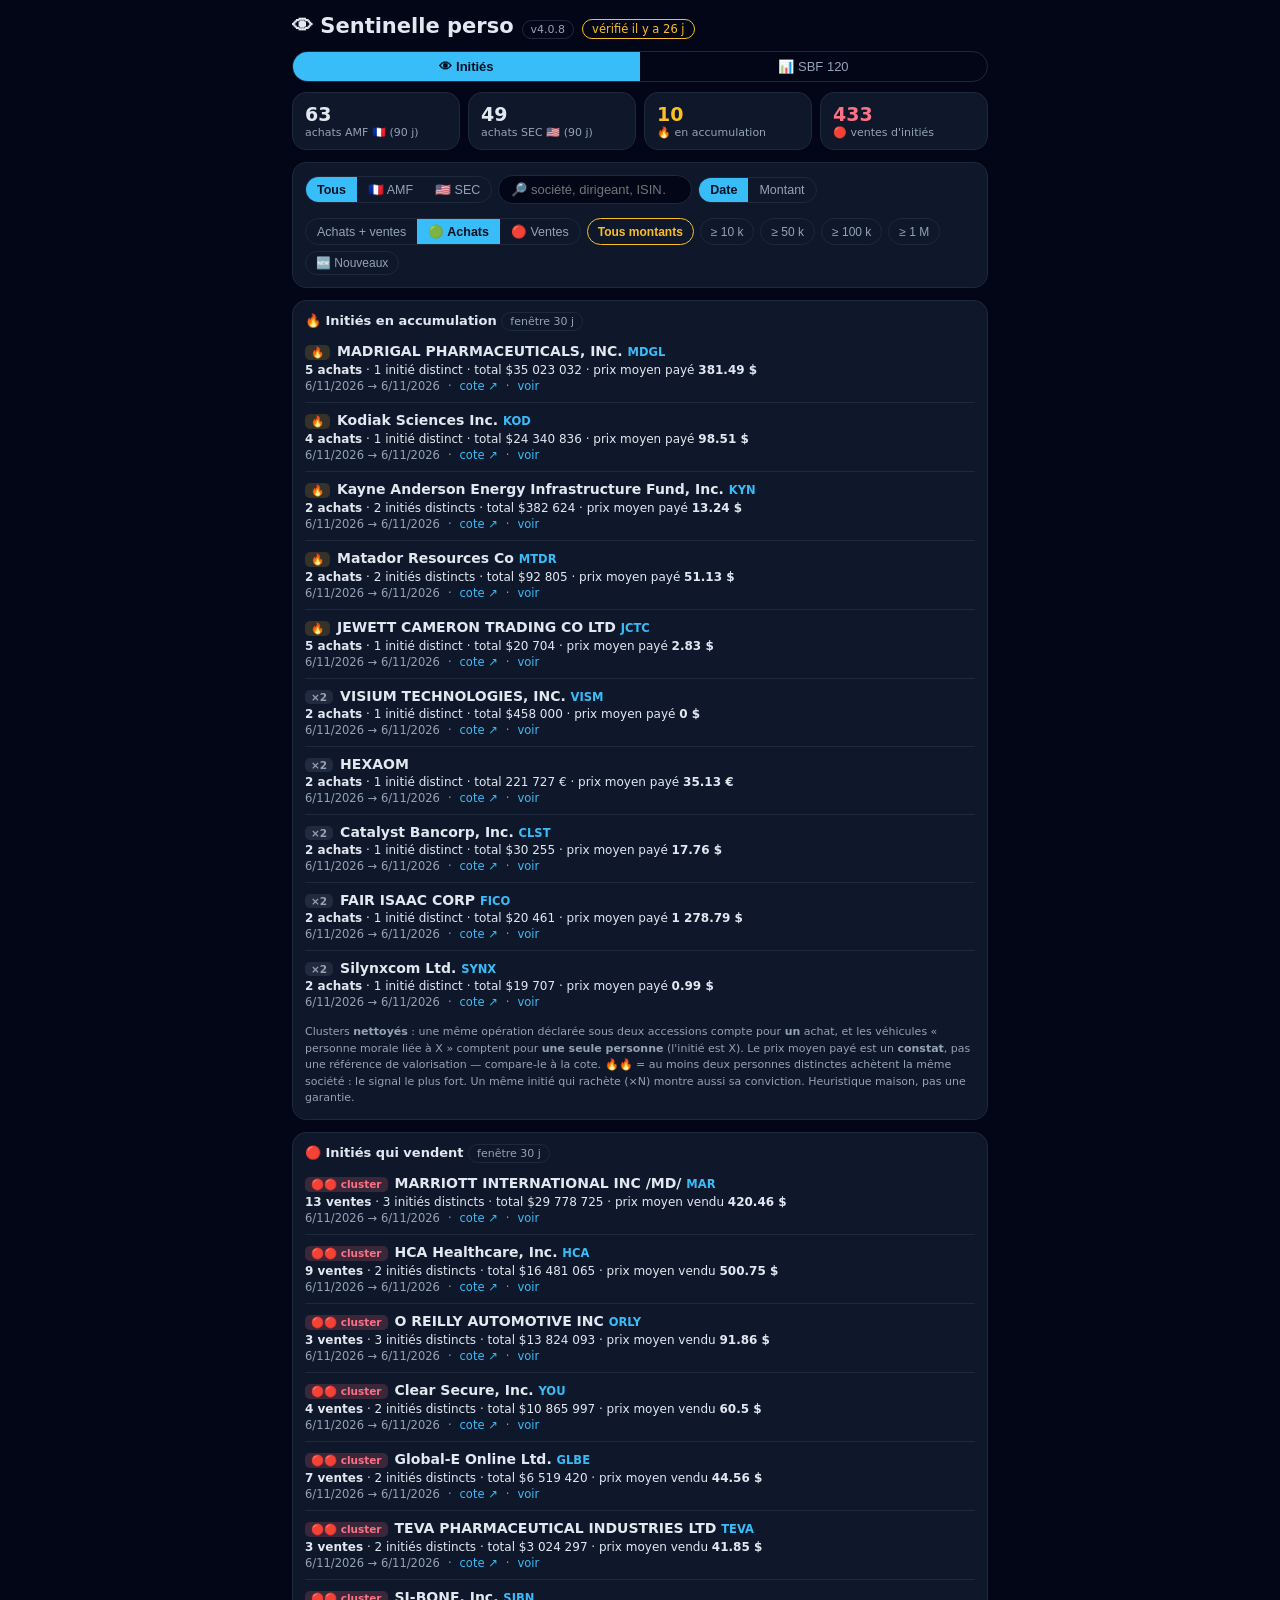
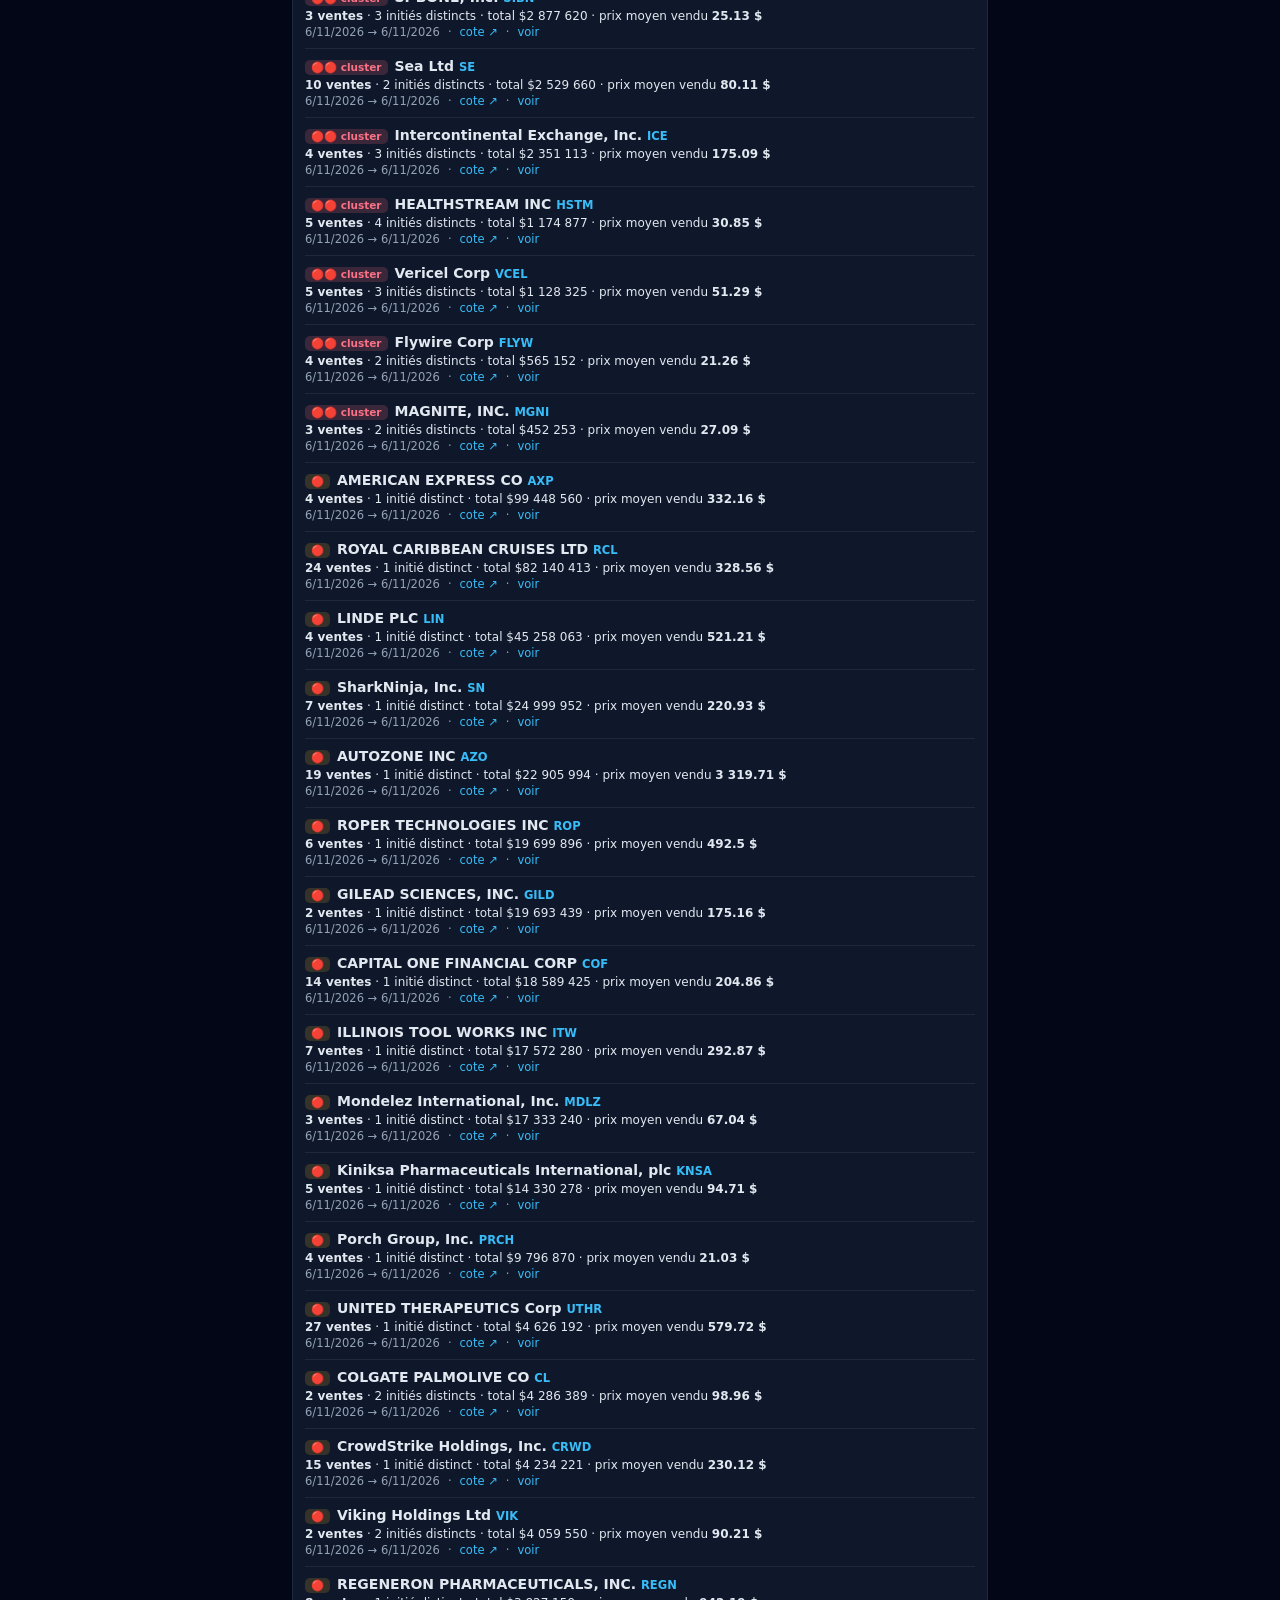
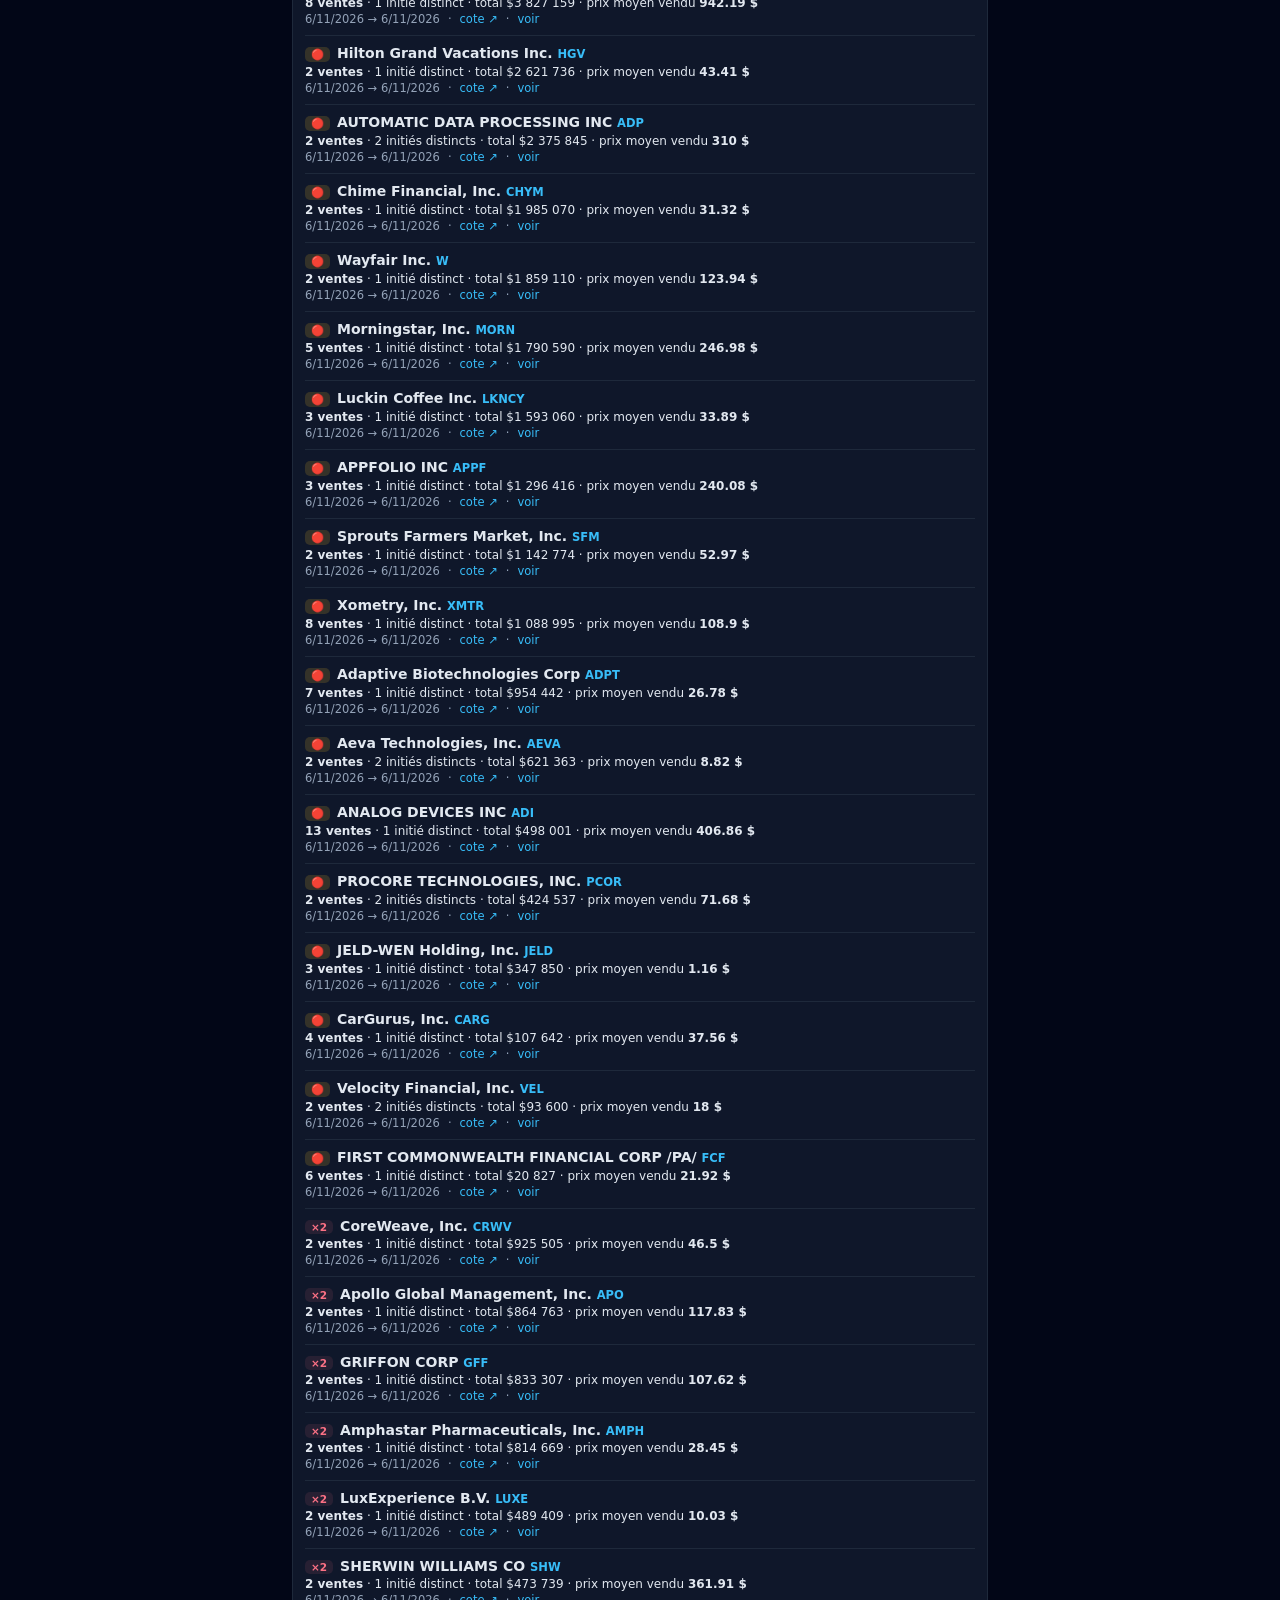
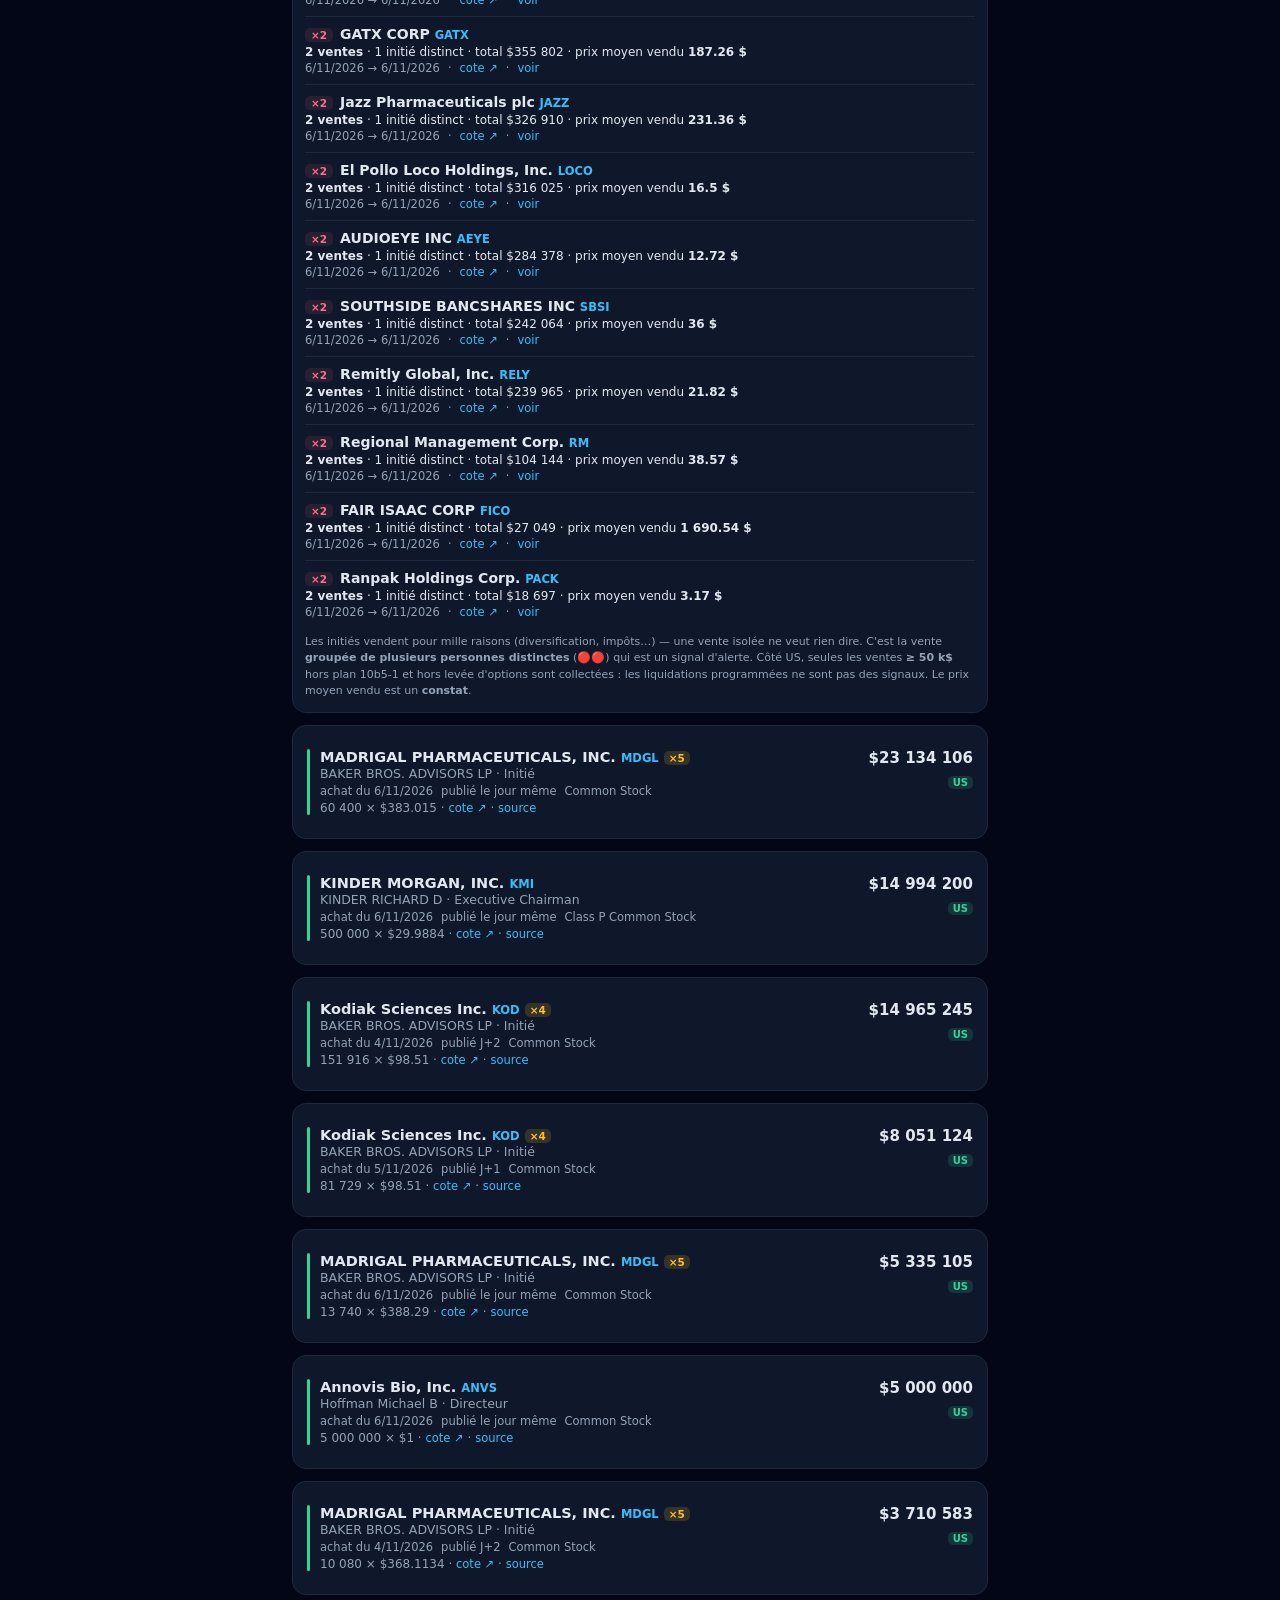
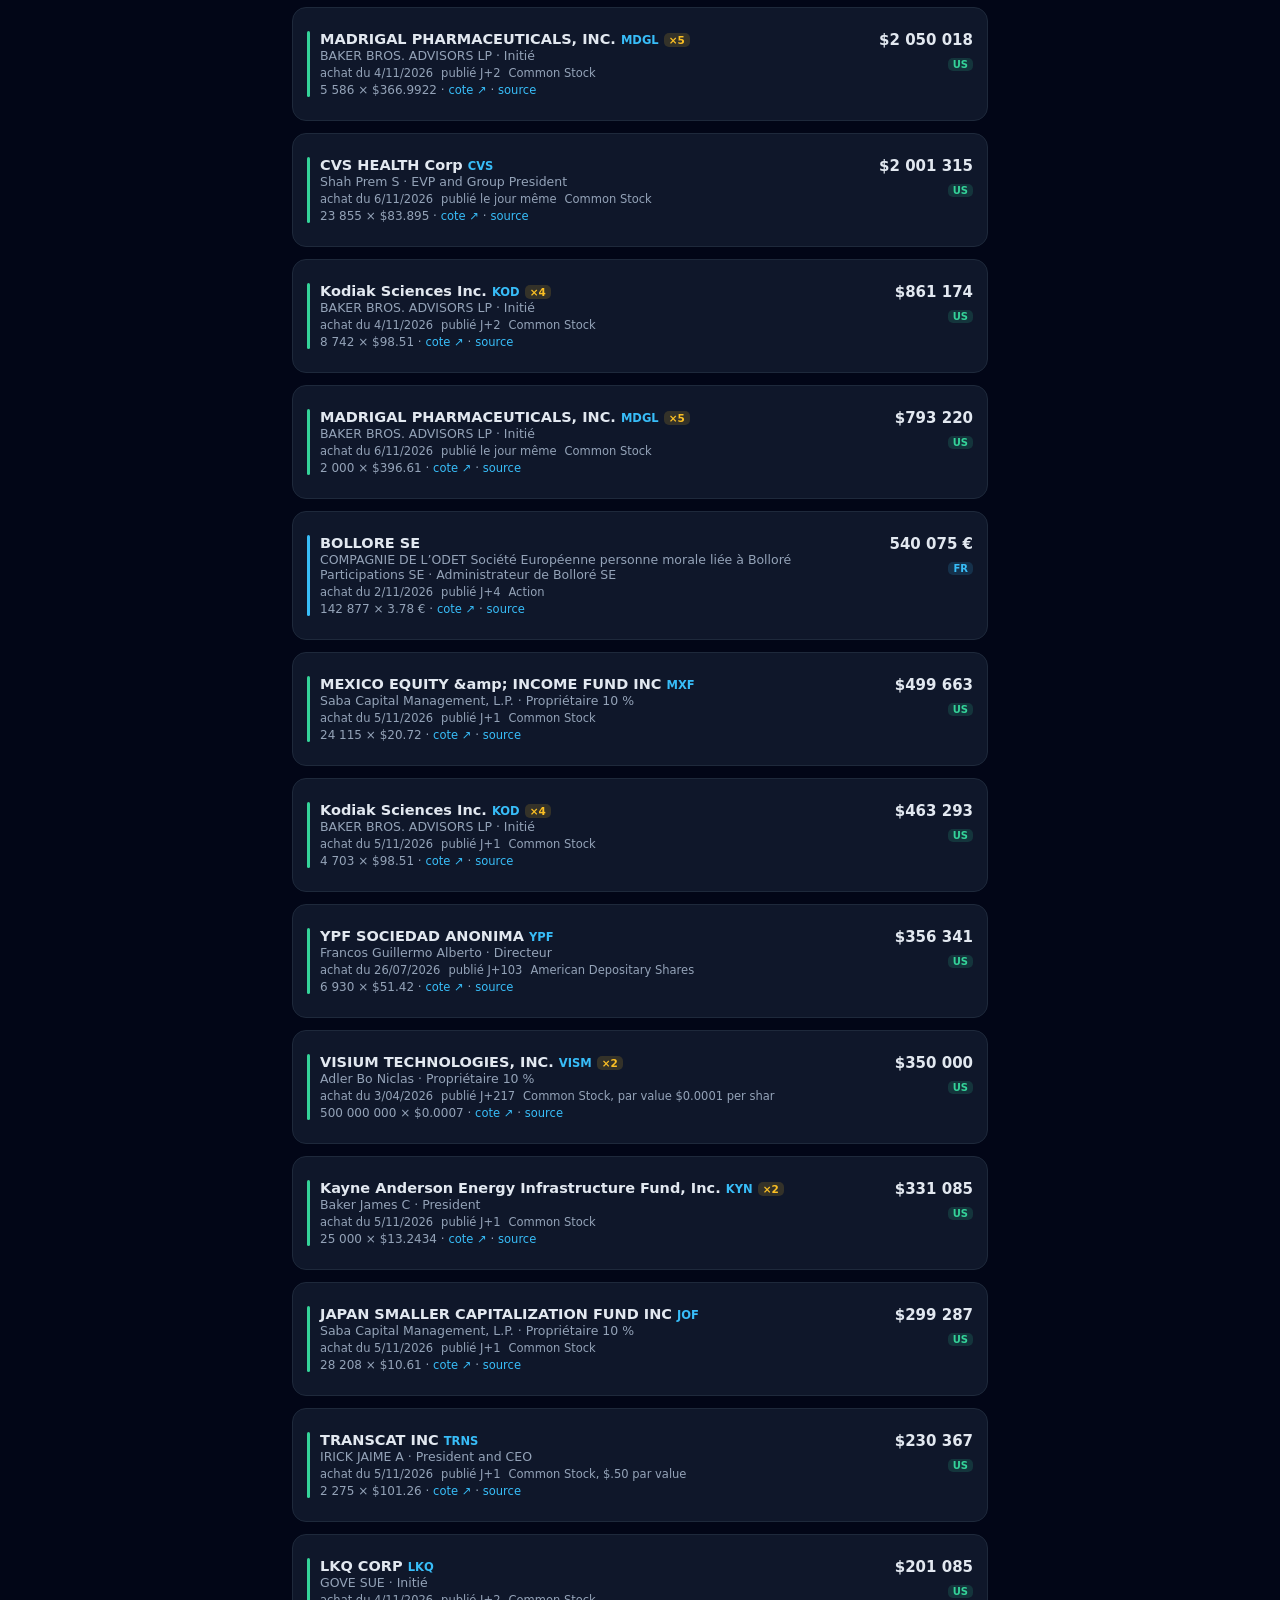
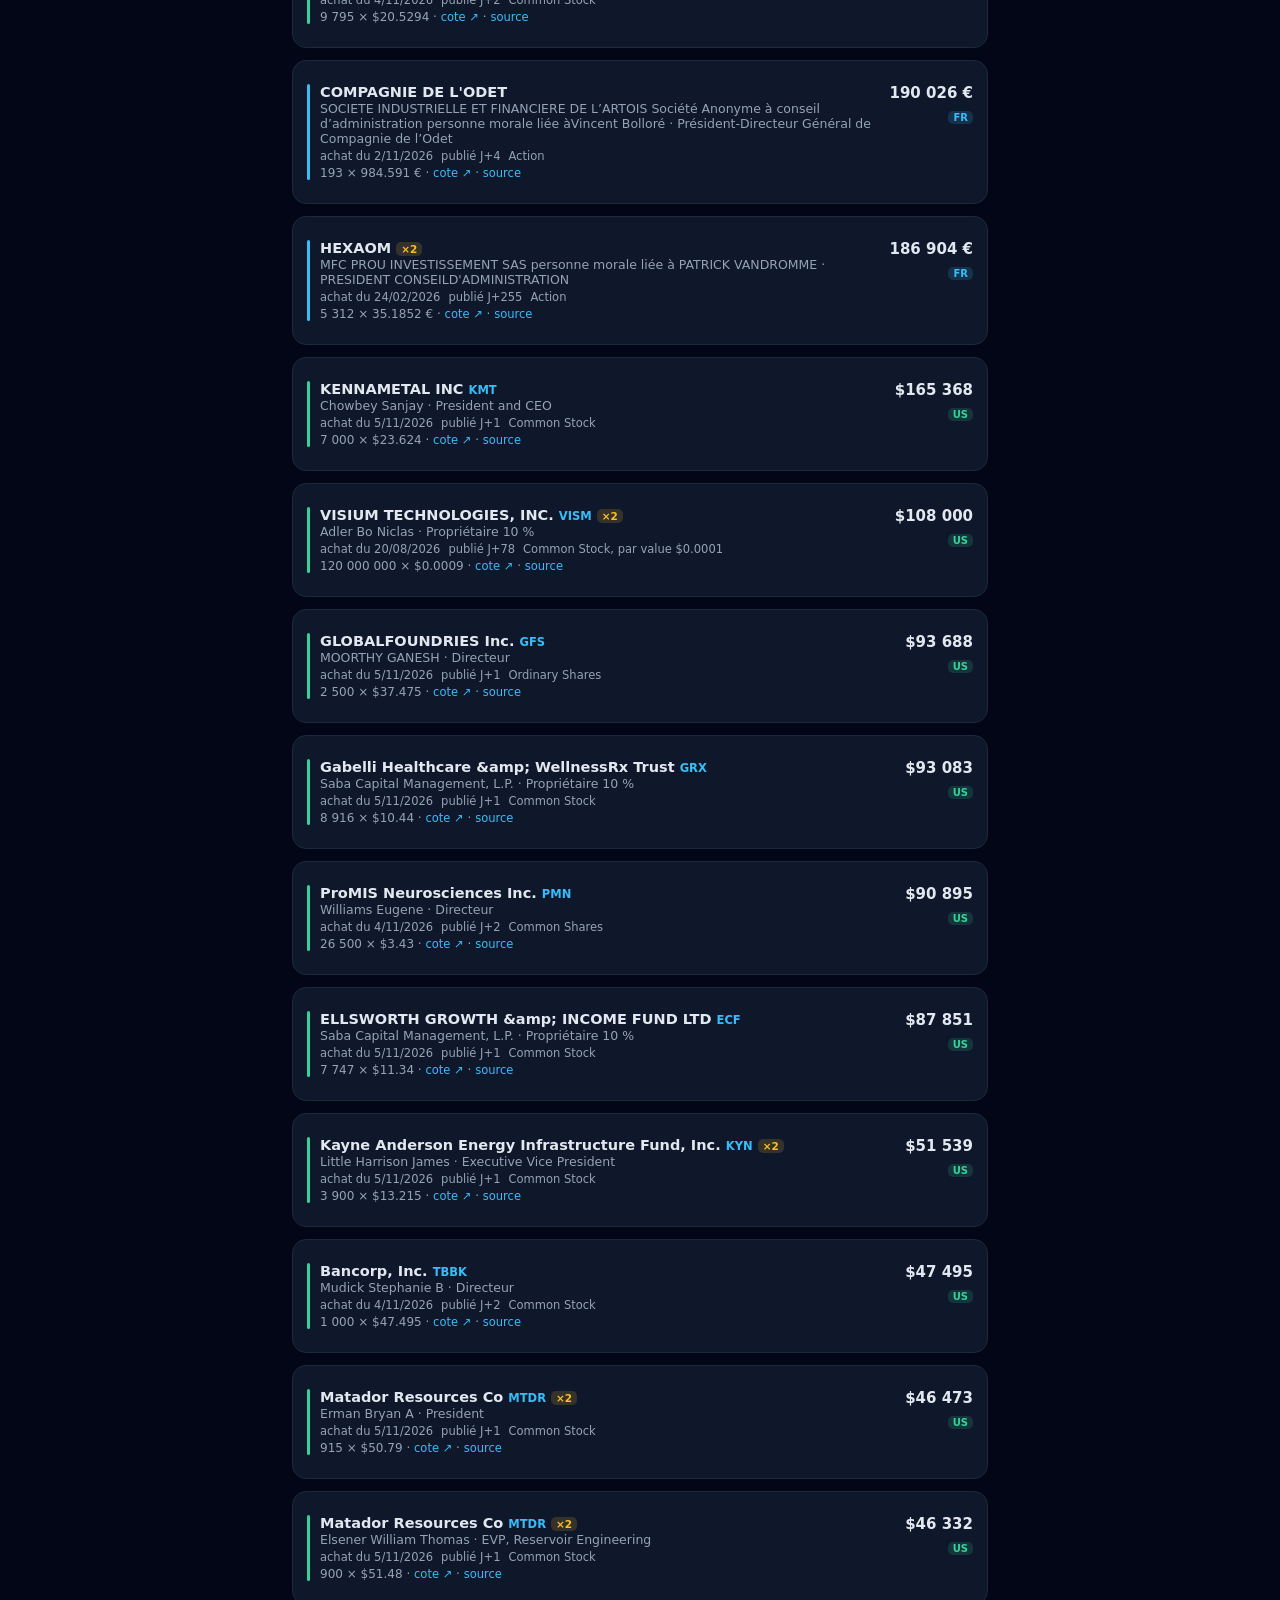
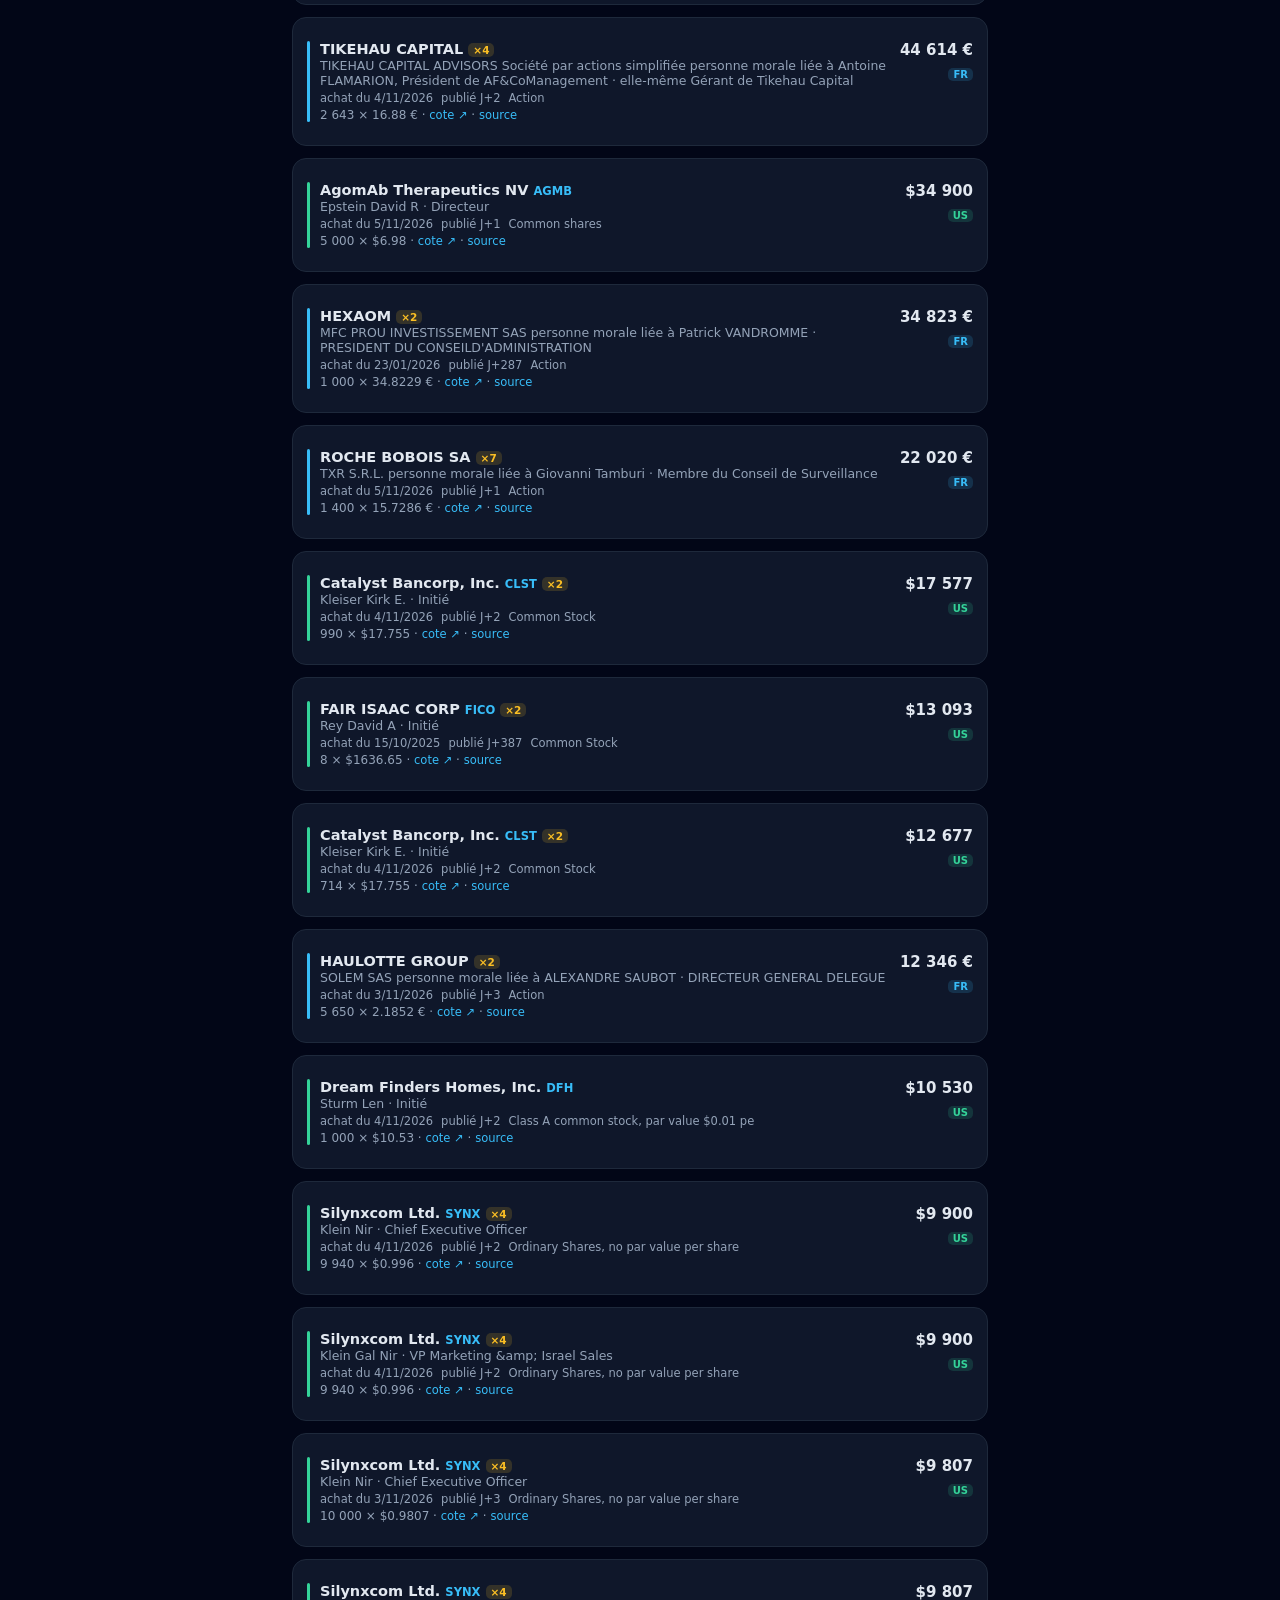
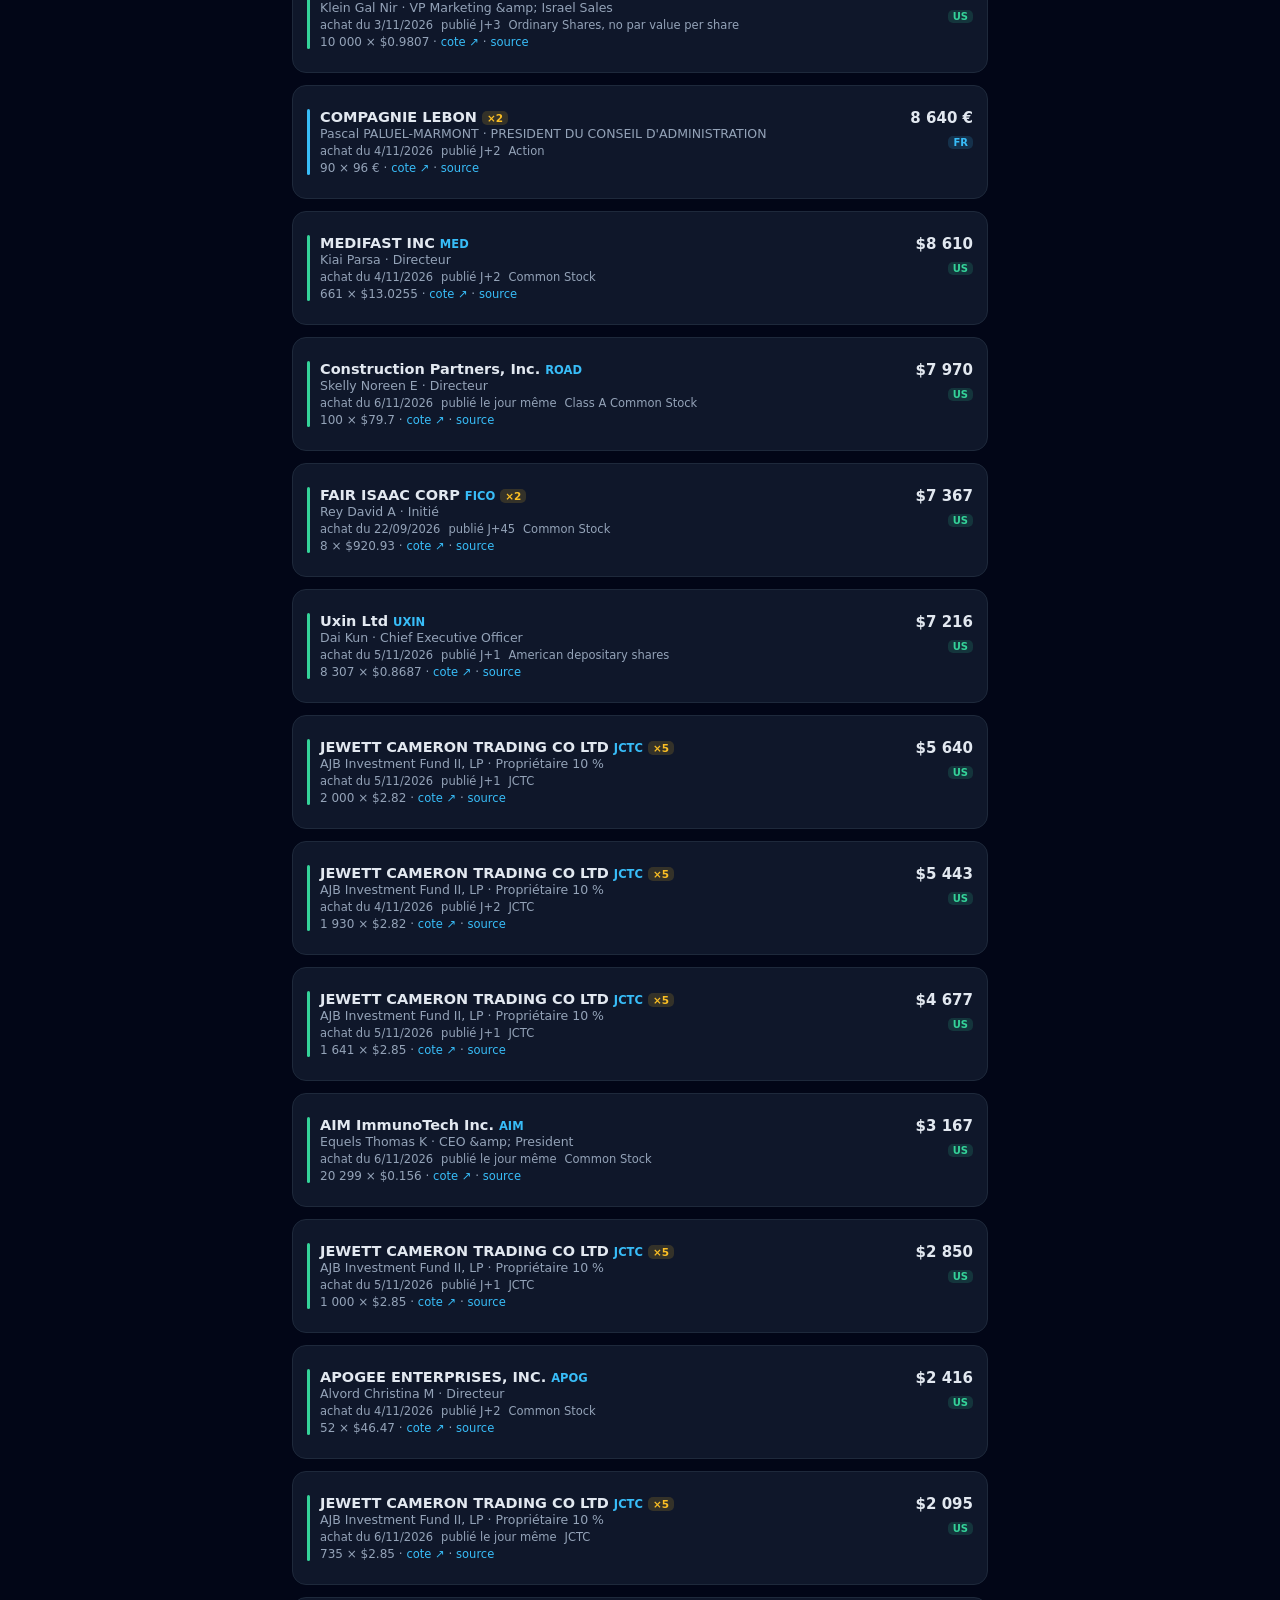
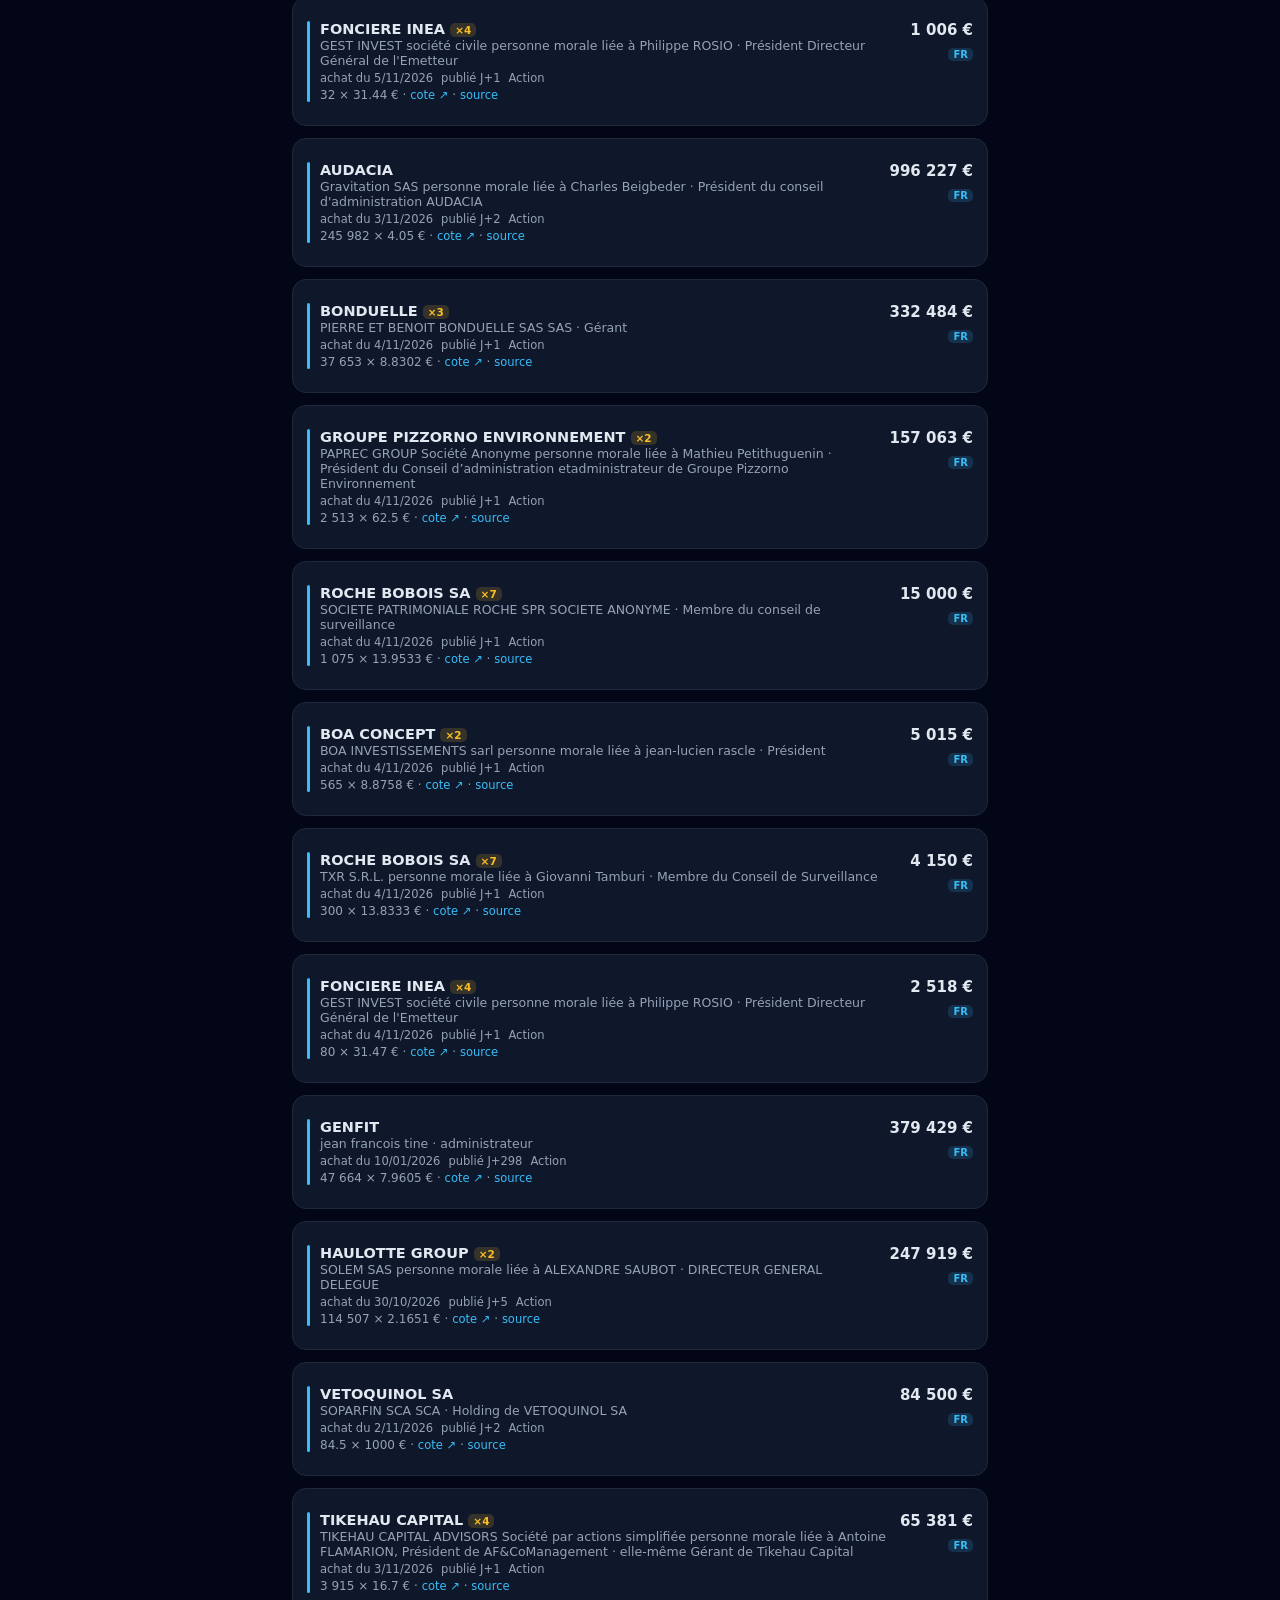
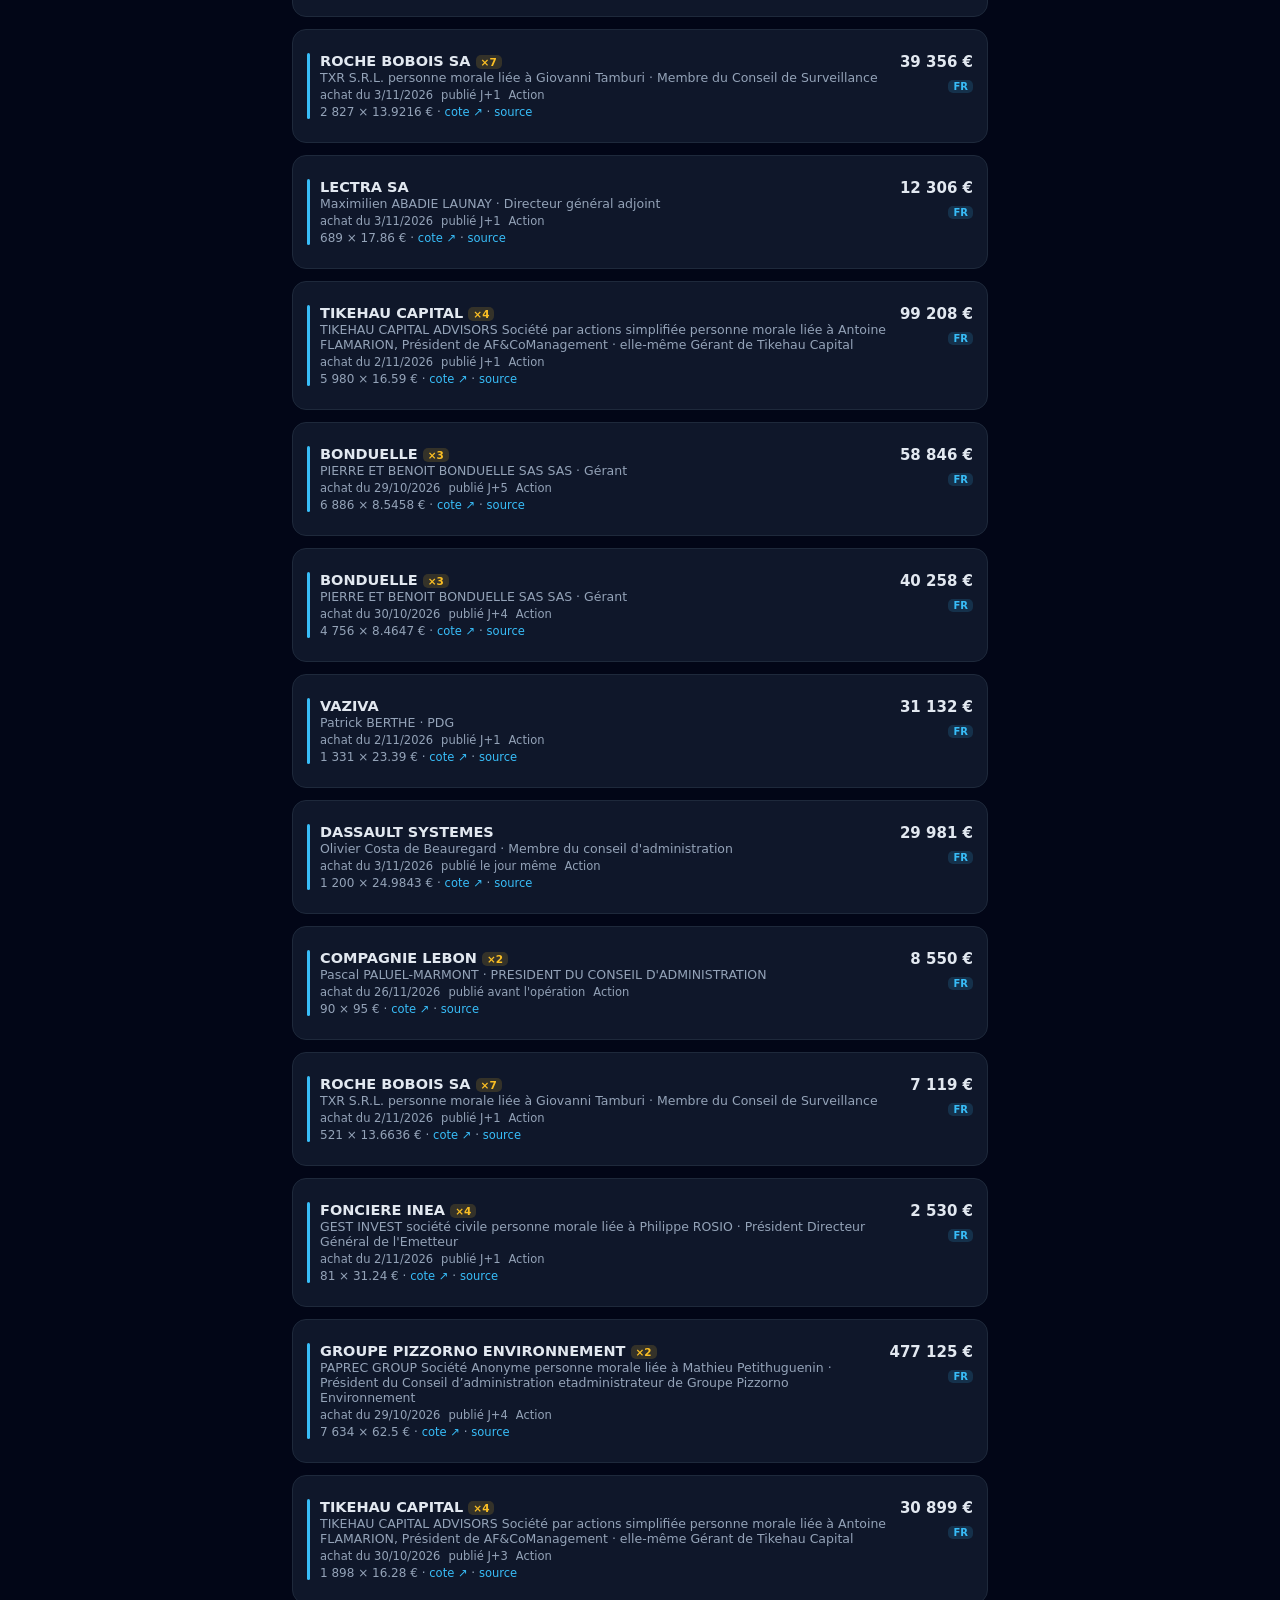
==== index.html @ 97a91013 "v4.0.8 : revue du score 💎 — point bas HORS score (qualité 57/valorisation 43), qualité PAR SECTEUR, " ====
<!DOCTYPE html>
<html lang="fr">
<head>
<meta charset="utf-8">
<meta name="viewport" content="width=device-width, initial-scale=1, viewport-fit=cover">
<meta name="theme-color" content="#020617">
<title>Sentinelle perso</title>
<link rel="manifest" href="manifest.webmanifest">
<link rel="icon" href="icon.svg" type="image/svg+xml">
<link rel="apple-touch-icon" href="icon-192.png">
<style>
:root{--bg:#020617;--card:#0f172a;--line:#1e293b;--txt:#e2e8f0;--mut:#94a3b8;--blue:#38bdf8;--green:#34d399;--amber:#fbbf24;--red:#fb7185}
*{box-sizing:border-box;margin:0;padding:0}
body{font-family:system-ui,-apple-system,"Segoe UI",Roboto,sans-serif;background:var(--bg);color:var(--txt);padding-bottom:40px;-webkit-tap-highlight-color:transparent}
.wrap{max-width:720px;margin:0 auto;padding:14px 12px 0}
header{display:flex;align-items:baseline;gap:8px;flex-wrap:wrap}
h1{font-size:21px;font-weight:700}
.badge{font-size:11px;color:var(--mut);border:1px solid var(--line);border-radius:999px;padding:2px 8px}
.chip{font-size:11.5px;color:var(--mut);border:1px solid var(--line);border-radius:999px;padding:2px 9px;white-space:nowrap}
.chip.stale{color:var(--amber);border-color:var(--amber)}
.card{background:var(--card);border:1px solid var(--line);border-radius:14px;padding:12px;margin-top:12px}
.stats{display:flex;gap:8px;margin-top:10px}
.stat{flex:1;background:var(--card);border:1px solid var(--line);border-radius:14px;padding:10px 12px;margin-top:0}
.stat .v{font-size:19px;font-weight:700}
.stat .l{font-size:11px;color:var(--mut);margin-top:1px}
.filters{display:flex;gap:6px;flex-wrap:wrap;align-items:center}
.seg{display:flex;border:1px solid var(--line);border-radius:999px;overflow:hidden}
.seg button{background:transparent;border:0;color:var(--mut);font-size:12.5px;padding:5px 11px;cursor:pointer}
.seg button.on{background:var(--blue);color:#041022;font-weight:600}
.seg button.on.g{background:var(--green);color:#04220f;font-weight:600}
input[type=search]{flex:1;min-width:130px;background:var(--bg);border:1px solid var(--line);border-radius:999px;color:var(--txt);font-size:13px;padding:6px 12px;outline:none}
.amts{display:flex;gap:6px;flex-wrap:wrap;margin-top:8px}
.amt{background:transparent;border:1px solid var(--line);border-radius:999px;color:var(--mut);font-size:12px;padding:4px 10px;cursor:pointer}
.amt.on{border-color:var(--amber);color:var(--amber);font-weight:600}
.row{display:flex;gap:10px;align-items:flex-start;padding:11px 2px;border-bottom:1px solid var(--line)}
.row:last-child{border-bottom:0}
.row .bar{width:3px;border-radius:2px;align-self:stretch;min-height:38px}
.row.fr .bar{background:var(--blue)}
.row.us .bar{background:var(--green)}
.row.sell .bar{background:var(--red)}
.row.sell .montant{color:var(--red)}
.row .t{flex:1;min-width:0}
.soc{font-weight:600;font-size:14.5px;overflow-wrap:break-word}
.tk{font-size:11.5px;color:var(--blue);font-weight:600}
.who{font-size:12.5px;color:var(--mut);margin-top:1px;overflow-wrap:break-word}
.meta{font-size:11.5px;color:var(--mut);margin-top:3px;display:flex;gap:8px;flex-wrap:wrap}
.montant{font-size:15px;font-weight:700;white-space:nowrap;text-align:right}
.src{font-size:10px;font-weight:700;border-radius:5px;padding:1px 5px}
.src.fr{background:rgba(56,189,248,.16);color:var(--blue)}
.src.us{background:rgba(52,211,153,.16);color:var(--green)}
a{color:var(--blue);text-decoration:none;font-size:11.5px}
.details{font-size:12px;color:var(--mut);margin-top:3px}
h3{font-size:13px;margin-bottom:6px}
.info p,.info li{font-size:12.5px;color:var(--mut);line-height:1.5}
.info ul{padding-left:18px;margin-top:4px}
.empty{text-align:center;color:var(--mut);font-size:13px;padding:24px 0}
.hidden{display:none}
#newBanner{background:rgba(52,211,153,.08);border-color:rgba(52,211,153,.4);font-size:13px;line-height:1.5}
.sig{padding:9px 0;border-bottom:1px solid var(--line)}
.sig:last-child{border-bottom:0}
.sig .head{display:flex;gap:7px;align-items:baseline;flex-wrap:wrap}
.sig .soc{font-weight:600;font-size:14px;overflow-wrap:break-word}
.sig .lvl{font-size:10.5px;font-weight:700;border-radius:5px;padding:1px 6px;white-space:nowrap}
.sig .lvl.l3{background:rgba(251,113,133,.18);color:var(--red)}
.sig .lvl.l2{background:rgba(251,191,36,.16);color:var(--amber)}
.sig .lvl.l1{background:rgba(148,163,184,.14);color:var(--mut)}
.sig.sell .lvl.l1{background:rgba(251,113,133,.10);color:var(--red)}
.sig .lvl.pick{background:rgba(52,211,153,.14);color:#34d399}
.sig .sum{font-size:12px;color:var(--txt);margin-top:3px;overflow-wrap:break-word}
.sig .sum b{font-weight:700}
.sig .sub{font-size:11.5px;color:var(--mut);margin-top:2px;display:flex;gap:8px;flex-wrap:wrap}
.x{font-size:10.5px;font-weight:700;background:rgba(251,191,36,.16);color:var(--amber);border-radius:5px;padding:1px 5px;white-space:nowrap}
.xs{font-size:10.5px;font-weight:700;background:rgba(251,113,133,.14);color:var(--red);border-radius:5px;padding:1px 5px;white-space:nowrap}
.newdot{font-size:10px;font-weight:700;background:rgba(52,211,153,.16);color:var(--green);border-radius:5px;padding:1px 5px;white-space:nowrap}
.mut{font-size:11px;color:var(--mut);margin-top:6px;line-height:1.5}
.tabs{display:flex;border:1px solid var(--line);border-radius:999px;overflow:hidden;margin-top:12px}
.tabs button{flex:1;background:transparent;border:0;color:var(--mut);font-size:13px;padding:7px 6px;cursor:pointer}
.tabs button.on{background:var(--blue);color:#041022;font-weight:700}
.gb{font-size:10px;font-weight:700;background:rgba(148,163,184,.14);color:var(--mut);border-radius:5px;padding:1px 5px;white-space:nowrap}
.up{color:var(--green)}.dn{color:var(--red)}
.sbsc{font-size:16px;font-weight:700;white-space:nowrap;text-align:right}
.sbsc small{display:block;font-size:9.5px;color:var(--mut);font-weight:500}
details summary{cursor:pointer;color:var(--txt);font-weight:600;font-size:13.5px}
footer{text-align:center;color:#475569;font-size:10.5px;margin-top:18px;line-height:1.6}
.toast{position:fixed;bottom:14px;left:50%;transform:translateX(-50%);background:var(--card);border:1px solid var(--line);border-radius:999px;padding:8px 16px;font-size:12.5px;opacity:0;transition:opacity .4s;pointer-events:none;max-width:90vw}
.toast.on{opacity:1}
</style>
</head>
<body>
<div class="wrap">
  <header>
    <h1>👁 Sentinelle perso</h1>
    <span class="badge" id="ver">v3.3</span>
    <span class="chip" id="fresh">chargement…</span>
  </header>

    <div class="tabs" id="tabs">
    <button data-tab="ins" class="on">👁 Initiés</button>
    <button data-tab="sbf">📊 SBF 120</button>
  </div>

  <div id="viewIns">

  <div class="stats">
    <div class="stat"><div class="v" id="nFr">—</div><div class="l">achats AMF 🇫🇷 (90 j)</div></div>
    <div class="stat"><div class="v" id="nUs">—</div><div class="l">achats SEC 🇺🇸 (90 j)</div></div>
    <div class="stat"><div class="v" id="nSig" style="color:var(--amber)">—</div><div class="l">🔥 en accumulation</div></div>
    <div class="stat"><div class="v" id="nSell" style="color:var(--red)">—</div><div class="l">🔴 ventes d'initiés</div></div>
  </div>

  <div class="card hidden" id="newBanner"></div>
  <div class="card hidden" id="srcBanner" style="background:rgba(251,191,36,.07);border-color:rgba(251,191,36,.4)"></div>

  <div class="card filters">
    <div class="filters">
      <div class="seg" id="segSrc">
        <button data-src="all" class="on">Tous</button>
        <button data-src="FR">🇫🇷 AMF</button>
        <button data-src="US">🇺🇸 SEC</button>
      </div>
      <input type="search" id="q" placeholder="🔎 société, dirigeant, ISIN…" aria-label="Rechercher">
      <div class="seg" id="segSort">
        <button data-sort="date" class="on">Date</button>
        <button data-sort="montant">Montant</button>
      </div>
    </div>
    <div class="amts" id="amts">
      <div class="seg" id="segSide">
        <button data-side="all">Achats + ventes</button>
        <button data-side="buy" class="on">🟢 Achats</button>
        <button data-side="sell">🔴 Ventes</button>
      </div>
      <button class="amt on" data-m="0">Tous montants</button>
      <button class="amt" data-m="10000">≥ 10 k</button>
      <button class="amt" data-m="50000">≥ 50 k</button>
      <button class="amt" data-m="100000">≥ 100 k</button>
      <button class="amt" data-m="1000000">≥ 1 M</button>
      <button class="amt" id="newChip" title="Lignes publiées depuis ta dernière visite">🆕 Nouveaux</button>
    </div>
  </div>

  <div class="card hidden" id="sigCard">
    <h3>🔥 Initiés en accumulation <span class="badge" style="font-weight:400">fenêtre 30 j</span></h3>
    <div id="signals"></div>
    <p class="mut">Clusters <b>nettoyés</b> : une même opération déclarée sous deux accessions compte pour <b>un</b> achat, et les véhicules « personne morale liée à X » comptent pour <b>une seule personne</b> (l'initié est X). Le prix moyen payé est un <b>constat</b>, pas une référence de valorisation — compare-le à la cote. 🔥🔥 = au moins deux personnes distinctes achètent la même société : le signal le plus fort. Un même initié qui rachète (×N) montre aussi sa conviction. Heuristique maison, pas une garantie.</p>
  </div>

  <div class="card hidden" id="sigCardSell">
    <h3>🔴 Initiés qui vendent <span class="badge" style="font-weight:400">fenêtre 30 j</span></h3>
    <div id="signalsSell"></div>
    <p class="mut">Les initiés vendent pour mille raisons (diversification, impôts…) — une vente isolée ne veut rien dire. C'est la vente <b>groupée de plusieurs personnes distinctes</b> (🔴🔴) qui est un signal d'alerte. Côté US, seules les ventes <b>≥ 50 k$</b> hors plan 10b5-1 et hors levée d'options sont collectées : les liquidations programmées ne sont pas des signaux. Le prix moyen vendu est un <b>constat</b>.</p>
  </div>

  <div class="card hidden" id="picksCard">
    <h3>💡 Pistes à étudier <span class="badge" style="font-weight:400">clusters 30 j nettoyés · 🇺🇸 /20 · 🇫🇷 /10</span></h3>
    <div id="picksList"></div>
    <p class="mut">🇺🇸 <b>/20</b> : signal initiés /10 (clusters d'achats 🔥, personnes distinctes, moins les ventes « dures ») + fondamentaux /10 (croissance du CA, rentabilité et marge nette des comptes annuels <b>10-K</b> publics de la SEC). 🇫🇷 <b>/10</b> : signal initiés nettoyé seul — il n'existe pas d'équivalent public et gratuit du 10-K pour les sociétés françaises, les fondamentaux ne sont <b>pas évalués</b> (à vérifier toi-même dans les comptes annuels). <b>Outil de tri pour ta recherche, pas un conseil d'achat</b> : vérifie la cote, le secteur, la dette et les risques avant tout acte.</p>
  </div>

  <div id="list"></div>

    </div><!-- /viewIns -->

  <div id="viewSbf" class="hidden">
    <div class="stats">
      <div class="stat"><div class="v" id="sbIdxPx">—</div><div class="l" id="sbIdxL">indice SBF 120</div></div>
      <div class="stat"><div class="v" id="sbIdxChg">—</div><div class="l">variation du jour</div></div>
      <div class="stat"><div class="v" id="sbN">—</div><div class="l">valeurs cotées</div></div>
      <div class="stat"><div class="v" id="sbRel">—</div><div class="l">relevé des cotes (UTC)</div></div>
      <div class="stat"><div class="v" id="sbSrc">—</div><div class="l">source des cotes</div></div>
      <div class="stat"><div class="v" id="sbComp">—</div><div class="l">composition (univers)</div></div>
      <div class="stat"><div class="v" id="sbTpN">—</div><div class="l">objectifs analystes</div></div>
      <div class="stat"><div class="v" id="sbQ">—</div><div class="l">qualité mesurée</div></div>
    </div>
    <div class="card hidden" id="sbBanner" style="background:rgba(251,191,36,.07);border-color:rgba(251,191,36,.4);font-size:13px;line-height:1.5"></div>
    <div class="card filters">
      <div class="filters">
        <div class="seg" id="segSb">
          <button data-v="val" class="on">📐 Valorisation</button>
          <button data-v="xins">🔀 × Initiés FR</button>
          <button data-v="obj">🎯 Objectifs</button>
          <button data-v="opp">💎 Opportunité</button>
        </div>
        <input type="search" id="sq" placeholder="🔎 valeur du SBF 120…" aria-label="Rechercher">
      </div>
      <p class="mut">Percentiles internes : <b>par secteur</b> quand ≥ 8 pairs du même secteur sont cotés (données TradingView), sinon sur tout l’indice. Pondération PER 50 % · rendement 30 % · P/B 20 % — le score affiche sa base (k/3 métriques) et son référentiel (vs secteur ou vs indice). Le score exige un bénéfice net positif — une société en perte n’est pas « pas chère », elle est en perte. La vue 🔀 ajoute le bonus initiés FR (clusters 30 j : +15/10/4 selon le niveau). La vue 🎯 classe par <b>potentiel vs l’objectif de consensus des analystes</b> (module Yahoo financialData : moyenne des prix cibles + les éléments économiques et financiers qui les fondent — croissance, marge opérationnelle, ROE, endettement) — l’avis du marché, ≠ notre score maison. La vue 💎 <b>Opportunité</b> croise <b>qualité 57 %</b> (ROE 35 %, marge op. 25 %, croissance CA 20 %, dette/CP 20 % — module Yahoo, classée <b>par secteur</b> comme la valorisation, ≥ 3 métriques sur 4 exigées) + <b>valorisation 43 %</b>. Capitaux propres négatifs → métriques non mesurables ; PER prévisionnel au-dessus du PER passé → ⚠️ bénéfices attendus en baisse. La <b>position dans la fourchette 52 semaines n'entre PAS dans le score</b> : c'est une étiquette d'information (📉 bas de fourchette) — la littérature (George &amp; Hwang) associe le momentum au <b>plus haut</b> 52 s., pas au plus bas ; elle ne sera réintégrée que si le journal de validation le démontre. Sans fondamentaux, pas de score 💎 — on n'invente rien. Outil de tri, pas un conseil.</p>
    </div>
    <div id="sbList"></div>
  </div><!-- /viewSbf -->

  <div class="card info">
    <details>
      <summary>Comment ça marche — délais honnêtes</summary>
      <p style="margin-top:8px">L'app agrège les <b>achats ET ventes déclarés par les initiés</b> (dirigeants, membres de conseil, propriétaires 10 %). Les clusters et pistes sont <b>nettoyés</b> : opérations identiques dédoublonnées, véhicules « liés à X » regroupés sur la personne physique.</p>
      <ul>
        <li>🇫🇷 <b>AMF</b> : déclarations des dirigeants de sociétés cotées françaises, publiées sous <b>3 jours ouvrés</b> (art. L.621-18-2). Montants ≥ 1 000 €.</li>
        <li>🇺🇸 <b>SEC</b> : formulaires <b>Form 4</b> déposés sous <b>2 jours ouvrés</b>, transactions d'argent réel <b>code P</b> (achats) et <b>code S</b> (ventes) — selon les instructions SEC, P/S couvrent le marché <b>ou des transactions privées</b> ; conversions, dons, cadeaux et levées d'options exclus. Achats ≥ 1 000 $ ; ventes ≥ 50 000 $ et uniquement hors plan 10b5-1 / hors levée d'options.</li>
        <li>🔥 <b>Accumulations</b> : les sociétés où les initiés achètent plusieurs fois sont regroupées en haut — c'est là que le signal est le plus fort (surtout avec des initiés <b>distincts</b>).</li>
        <li>⏱ Relevé automatique <b>toutes les 2 h en jours ouvrés</b> (workflow GitHub Actions) ; l'app se rafraîchit à l'ouverture puis toutes les 10 min.</li>
        <li>📊 <b>SBF 120</b> : cotes + valorisation (PER, rendement, P/B) via Yahoo Finance avec <b>repli automatique TradingView</b> quand Yahoo sature (la source réelle et l'indice utilisé — SBF 120 ou repli CAC 40 — sont affichés en haut de l'onglet), Euronext en <b>différé ≈ 15 min</b> (le temps réel officiel est payant), relevé toutes les <b>15 min pendant la cotation</b> (workflow dédié). Composition : Wikipédia FR (révision indices du 22/12/2025), tickers Euronext. 🎯 <b>Objectifs</b> : consensus des analystes (module Yahoo financialData, rafraîchi ~2×/jour) — prix cible moyen vs cours, nombre d'analystes, recommandation, et les éléments économiques et financiers qui fondent ces modèles (croissance du CA, marge opérationnelle, ROE, endettement). L'avis du marché, ≠ notre score maison. 💎 <b>Opportunité</b> : qualité (ROE, marge, croissance, dette — par secteur) × valorisation, pondération 57/43. La position dans la fourchette <b>52 semaines</b> est affichée comme information (📉 bas de fourchette) mais <b>exclue du score</b> : George &amp; Hwang associent le momentum au plus HAUT 52 s., pas au plus bas. Chaque jour, le pipeline journalise le top 20 (fichier <code>journal-scores.jsonl</code>) pour mesurer un jour les rendements à 3/6/12 mois contre l'indice — heuristique de tri <b>non validée sur historique</b>, à confronter aux vues 🔀 (initiés) et 🎯 (consensus) avant toute décision.</li>
      </ul>
      <p style="margin-top:6px">Personne ne peut faire plus vite : ces délais sont la loi. Ce que tu vois est déjà « au plus tôt légalement possible » — les parlementaires (STOCK Act, 45 jours) ne sont PAS suivis ici, car leur signal est périmé à la publication.</p>
      <p style="margin-top:6px">⚠️ Outil d'information, pas un conseil en investissement. Les initiés vendent pour mille raisons et achètent pour une : leur achat est un signal, pas une garantie.</p>
    </details>
  </div>

  <footer>
    Sources : déclarations publiques <a href="https://transactions-amf.swaoo.com/" target="_blank" rel="noopener">Transactions AMF</a> · <a href="https://www.sec.gov/cgi-bin/browse-edgar?action=getcompany" target="_blank" rel="noopener">SEC EDGAR</a> · <a href="https://finance.yahoo.com/" target="_blank" rel="noopener">Yahoo Finance</a><br>
    Sentinelle perso <span id="footVer">v3.3</span> · pipeline GitHub Actions · aucune donnée personnelle dans cette app
  </footer>
</div>
<div class="toast" id="toast"></div>

<script src="logic.js"></script>
<script>
"use strict";
(function () {
  var DATA_KEY = "sentinelle-perso-data-v1";
  var PREF_KEY = "sentinelle-perso-prefs-v1";
  var SEEN_KEY = "sentinelle-perso-lastseen-v1";
  var QKEY = "sentinelle-perso-quotes-v4";
  var state = { data: null, quotes: null, newIds: {}, limit: 100, sbLimit: 100, prefs: { src: "all", side: "buy", sort: "date", m: 0, q: "", new: false, sbQ: "", tab: "ins", sbView: "val" } };

  var $ = function (id) { return document.getElementById(id); };
  var esc = typeof RI !== "undefined" ? RI.esc : function (s) { return String(s); };

  function toast(msg) {
    var t = $("toast");
    t.textContent = msg;
    t.classList.add("on");
    setTimeout(function () { t.classList.remove("on"); }, 2600);
  }

  function loadPrefs() {
    try {
      var p = JSON.parse(localStorage.getItem(PREF_KEY) || "{}");
      if (p && typeof p === "object") {
        if (p.src === "FR" || p.src === "US" || p.src === "all") state.prefs.src = p.src;
        if (p.sort === "date" || p.sort === "montant") state.prefs.sort = p.sort;
        if (typeof p.m === "number" && p.m >= 0) state.prefs.m = p.m;
        if (typeof p.q === "string") state.prefs.q = p.q;
        if (typeof p.new === "boolean") state.prefs.new = p.new;
        if (p.side === "buy" || p.side === "sell" || p.side === "all") state.prefs.side = p.side;
        if (p.tab === "ins" || p.tab === "sbf") state.prefs.tab = p.tab;
        if (p.sbView === "val" || p.sbView === "xins") state.prefs.sbView = p.sbView;
        if (typeof p.sbQ === "string") state.prefs.sbQ = p.sbQ;
      }
    } catch (e) { }
  }
  function savePrefs() {
    try { localStorage.setItem(PREF_KEY, JSON.stringify(state.prefs)); } catch (e) { }
  }

  // ---- « nouveaux depuis ta dernière visite » (granularité jour de publication) ----
  function todayLocal() {
    var d = new Date();
    return d.getFullYear() + "-" + String(d.getMonth() + 1).padStart(2, "0") + "-" + String(d.getDate()).padStart(2, "0");
  }
  function seenGet() { try { return localStorage.getItem(SEEN_KEY) || null; } catch (e) { return null; } }
  function seenSet(v) { try { localStorage.setItem(SEEN_KEY, v); } catch (e) { } }

  function countNew(d) {
    var ls = seenGet();
    var ids = {};
    var all = (d.fr || []).concat(d.us || []).concat(d.frS || []).concat(d.usS || []);
    if (ls) {
      for (var i = 0; i < all.length; i++) {
        // >= le jour de la dernière visite inclus : les achats publiés ce jour-là
        // restent marqués (jour de publication = granularité max des données).
        if (String(all[i].datePub).slice(0, 10) >= ls) ids[all[i].id] = 1;
      }
    }
    state.newIds = ids;
    seenSet(todayLocal());
    var nb = $("newBanner");
    var nNew = Object.keys(ids).length;
    if (nNew > 0) {
      nb.classList.remove("hidden");
      // 🆕 écrit en dur (UTF-8) : la séquence échappée \ud83d\udd95 de la v3.1.1 était 🖔,
      // et le harnais ne testait que l'absence du mauvais emoji (leçon : tester la présence, pas l'absence)
      nb.innerHTML = "🆕 <b>" + nNew + "</b> ligne" + (nNew > 1 ? "s" : "") +
        " publiée" + (nNew > 1 ? "s" : "") +
        " depuis ta dernière visite — filtre « 🆕 Nouveaux »";
    } else {
      nb.classList.add("hidden");
    }
  }

  function applyData(d) {
    if (!d || !d.fr || !d.us) return false;
    var prevUpdated = state.data ? state.data.updated : null;
    state.data = d;
    // re-compter uniquement quand un nouveau relevé arrive (pas à chaque refresh)
    if (prevUpdated !== d.updated) countNew(d);
    try { localStorage.setItem(DATA_KEY, JSON.stringify(d)); } catch (e) { }
    render();
    return true;
  }

  function useCached() {
    try {
      var d = JSON.parse(localStorage.getItem(DATA_KEY) || "null");
      if (d && d.fr && d.us) { state.data = d; render(); return true; }
    } catch (e) { }
    return false;
  }

  function applyQuotes(q) {
    if (!q || !q.list) return false;
    state.quotes = q;
    try { localStorage.setItem(QKEY, JSON.stringify(q)); } catch (e) { }
    if (state.prefs.tab === "sbf") renderSbf();
    return true;
  }
  function useCachedQuotes() {
    try {
      var q = JSON.parse(localStorage.getItem(QKEY) || "null");
      if (q && q.list) { state.quotes = q; return true; }
    } catch (e) { }
    return false;
  }
  function refreshQuotes(silent) {
    fetch("quotes.json?v=" + Date.now(), { cache: "no-store" })
      .then(function (r) { if (!r.ok) throw new Error("HTTP " + r.status); return r.json(); })
      .then(function (q) { applyQuotes(q); })
      .catch(function () {
        if (!state.quotes) useCachedQuotes();
        if (state.prefs.tab === "sbf") { renderSbf(); if (!silent) toast("Cotes hors ligne — dernier relevé affiché"); }
      });
  }

  function refresh(silent) {
    refreshQuotes(silent);
    fetch("data.json?v=" + Date.now(), { cache: "no-store" })
      .then(function (r) { if (!r.ok) throw new Error("HTTP " + r.status); return r.json(); })
      .then(function (d) {
        var isNew = !state.data || state.data.updated !== d.updated;
        applyData(d);
        if (!silent) toast(isNew ? "🔄 Données à jour" : "✓ Déjà à jour");
      })
      .catch(function () {
        if (!state.data) useCached();
        if (!silent) toast("Hors ligne — dernier relevé affiché");
      });
  }

  function fmtSigMontant(sig) {
    return sig.source === "US" ? RI.fmtUSD(sig.total) : RI.fmtEUR(sig.total);
  }
  function lvlBadge(sig, sell) {
    if (sig.level === 3) return '<span class="lvl l3" title="' + (sell ? "Plusieurs initiés distincts vendent la même société — signal d'alerte" : "Plusieurs initiés distincts achètent la même société") + '">' + (sell ? "\ud83d\udd34\ud83d\udd34" : "\ud83d\udd25\ud83d\udd25") + " cluster</span>";
    if (sig.level === 2) return '<span class="lvl l2" title="' + (sell ? "Ventes répétées, plusieurs vendeurs ou total ≥ 1 M" : "Accumulation nette (achats répétés, plusieurs initiés ou total ≥ 1 M)") + '">' + (sell ? "\ud83d\udd34" : "\ud83d\udd25") + "</span>";
    return '<span class="lvl l1" title="' + (sell ? "Deux ventes du même initié — à nuancer" : "Deux achats du même initié — à nuancer") + '">\u00d72</span>';
  }
  function renderSignals(sigs, sell) {
    var card = sell ? $("sigCardSell") : $("sigCard");
    var target = sell ? "signalsSell" : "signals";
    if (!sigs || sigs.length === 0) {
      card.classList.add("hidden");
      return;
    }
    card.classList.remove("hidden");
    var html = [];
    for (var i = 0; i < sigs.length; i++) {
      var s = sigs[i];
      html.push(
        '<div class="sig' + (sell ? " sell" : "") + '">' +
        '<div class="head">' + lvlBadge(s, sell) +
        '<span class="soc">' + esc(s.societe) + (s.ticker ? ' <span class="tk">' + esc(s.ticker) + "</span>" : "") + "</span></div>" +
        '<div class="sum"><b>' + s.buys + " " + (sell ? "vente" : "achat") + (s.buys > 1 ? (sell ? "s" : "s") : "") + "</b> · " +
        s.buyers + " initi\u00e9" + (s.buyers > 1 ? "s" : "") + " distinct" + (s.buyers > 1 ? "s" : "") +
        " · total " + esc(fmtSigMontant(s)) +
        " · prix moyen " + (sell ? "vendu" : "pay\u00e9") + " <b>" + esc(RI.fmtPx(s, s.avgPx)) + "</b></div>" +
        '<div class="sub"><span>' + esc(RI.isoToDmY(s.first)) + " \u2192 " + esc(RI.isoToDmY(s.last)) + "</span>" +
        ' · <a href="' + esc(RI.quoteUrl(s)) + '" target="_blank" rel="noopener">cote \u2197</a>' +
        ' · <a href="#" data-sig="' + esc(s.societe) + '">voir</a>' +
        "</div></div>"
      );
    }
    $(target).innerHTML = html.join("");
  }

  // pistes v3.2 : clusters d'initiés × fondamentaux 10-K (précalculées par le workflow)
  // pistes v3.3 : US = clusters initiés × fondamentaux 10-K (/20, précalculées par le workflow) ;
  // FR = signal initiés nettoyé seul (/10) — pas d'équivalent public gratuit du 10-K en France.
  function renderPicks(pk) {
    var card = $("picksCard");
    var us = (pk && (pk.us || pk.picks)) || []; // compat : ancien format data.picks.picks
    var fr = (pk && pk.fr) || [];
    if (us.length === 0 && fr.length === 0) { card.classList.add("hidden"); return; }
    card.classList.remove("hidden");
    var html = [];
    for (var i = 0; i < us.length; i++) {
      var p = us[i];
      var f = p.fund || {};
      var chips = [];
      if (f.growth != null) chips.push("📈 CA annuel " + (f.growth >= 0 ? "+" : "") + esc(String(f.growth)) + " %");
      else if (f.revEnd) chips.push("📈 dernier 10-K " + esc(String(f.revEnd).slice(0, 4)));
      if (f.ni != null) {
        chips.push(f.ni > 0
          ? "💰 bénéficiaire" + (f.margin != null ? " · marge nette " + esc(String(f.margin)) + " %" : "")
          : "📉 résultat net négatif");
      }
      var sl = p.sells || { n: 0, hard: 0 };
      if (sl.hard > 0) chips.push("⚠️ " + sl.hard + " vente" + (sl.hard > 1 ? "s" : "") + " dure" + (sl.hard > 1 ? "s" : "") + " sur la fenêtre");
      html.push(
        '<div class="sig pick">' +
        '<div class="head"><span class="lvl pick">#' + (i + 1) + " · " + esc(String(p.score)) + '/20</span>' +
        '<span class="soc">' + esc(p.societe) + ' <span class="tk">' + esc(p.ticker) + "</span></span></div>" +
        '<div class="sum"><b>🔥 ' + p.insider.buys + " achat" + (p.insider.buys > 1 ? "s" : "") + " · " + p.insider.buyers + " initié" + (p.insider.buyers > 1 ? "s" : "") + " distinct" + (p.insider.buyers > 1 ? "s" : "") + "</b> · " +
        "px moyen payé <b>" + esc(RI.fmtNum(p.insider.avgPx)) + " $</b> · total initié " + esc(RI.fmtUSD(p.insider.total)) +
        " · signal initiés " + esc(String(p.insider.score)) + "/10" +
        " · fondamentaux " + esc(String(f.score)) + "/10</div>" +
        '<div class="sub"><span>' + chips.join(" · ") + "</span>" +
        ' · <a href="' + esc(RI.quoteUrl({ source: "US", ticker: p.ticker, societe: p.societe })) + '" target="_blank" rel="noopener">cote ↗</a>' +
        ' · <a href="#" data-sig="' + esc(p.societe) + '">voir les déclarations</a>' +
        "</div></div>"
      );
    }
    for (var j = 0; j < fr.length; j++) {
      var q = fr[j];
      var qs = q.sells || { n: 0, hard: 0 };
      var qchips = [];
      if (qs.hard > 0) qchips.push("⚠️ " + qs.hard + " vente" + (qs.hard > 1 ? "s" : "") + " dure" + (qs.hard > 1 ? "s" : ""));
      html.push(
        '<div class="sig pick">' +
        '<div class="head"><span class="lvl pick">🇫🇷 ' + esc(String(q.score)) + '/10</span>' +
        '<span class="soc">' + esc(q.societe) + (q.isin ? ' <span class="tk">' + esc(q.isin) + "</span>" : "") + "</span></div>" +
        '<div class="sum"><b>🔥 ' + q.insider.buys + " achat" + (q.insider.buys > 1 ? "s" : "") + " · " + q.insider.buyers + " initié" + (q.insider.buyers > 1 ? "s" : "") + " distinct" + (q.insider.buyers > 1 ? "s" : "") + "</b> · " +
        "px moyen payé <b>" + esc(RI.fmtNum(q.insider.avgPx)) + " €</b> · total initié " + esc(RI.fmtEUR(q.insider.total)) +
        " · signal initiés " + esc(String(q.insider.score)) + "/10</div>" +
        '<div class="sub"><span>' + qchips.join(" · ") + "</span>" +
        ' · <a href="' + esc(RI.quoteUrl({ source: "FR", isin: q.isin, societe: q.societe })) + '" target="_blank" rel="noopener">cote ↗</a>' +
        ' · <a href="#" data-sig="' + esc(q.societe) + '">voir les déclarations</a>' +
        "</div></div>"
      );
    }
    $("picksList").innerHTML = html.join("");
  }

  function render() {
    var d = state.data;
    if (!d) return;
    $("nFr").textContent = String((d.fr || []).length);
    $("nUs").textContent = String((d.us || []).length);

    var f = RI.freshness(d.updated, Date.now());
    var c = $("fresh");
    c.textContent = "vérifié " + f.label;
    c.className = "chip" + (f.stale ? " stale" : "");

    // état réel de chaque source : un relevé « ancien » peut cacher une source figée
    var msgs = [];
    var srcState = function (ok, upd, name) {
      if (ok === false) {
        msgs.push("⚠️ <b>" + name + "</b> : échec du dernier relevé" +
          (upd ? " — données conservées au " + esc(RI.isoToDmY(String(upd).slice(0, 10))) : "") + ".");
      } else if (upd && RI.freshness(upd, Date.now()).stale) {
        msgs.push("⚠️ <b>" + name + "</b> : aucun relevé réussi depuis le " + esc(RI.isoToDmY(String(upd).slice(0, 10))) + ".");
      }
    };
    srcState(d.frOk, d.frUpdated, "AMF 🇫🇷");
    srcState(d.usOk, d.usUpdated, "SEC 🇺🇸");
    var sb = $("srcBanner");
    if (msgs.length > 0) {
      sb.innerHTML = msgs.join(" ");
      sb.classList.remove("hidden");
    } else {
      sb.classList.add("hidden");
    }

    var buys = (d.fr || []).concat(d.us || []);
    var sells = (d.frS || []).concat(d.usS || []);
    $("nSell").textContent = String(sells.length);

    // signaux : suivent le filtre source uniquement (pas montant/recherche/côté)
    var sigRows = RI.filterRows(buys, { source: state.prefs.src });
    var since30 = RI.isoDay(new Date(Date.now() - RI.CFG.SIGN_DAYS * 86400000)); // clusters 30 j, pas 90
    var sigs = RI.signalsFrom(sigRows, { since: since30 });
    $("nSig").textContent = String(sigs.length);
    renderSignals(sigs, false);
    renderSignals(RI.signalsFrom(RI.filterRows(sells, { source: state.prefs.src }), { since: since30 }), true);
    renderPicks(d.picks); // v3.3 : { updated, us: [...], fr: [...] } — compat ancien { picks: [...] }

    var cnt = RI.signalCountByKey(buys);
    var cntS = RI.signalCountByKey(sells);

    // une recherche est une consultation ponctuelle : elle ignore le filtre Achats/Ventes
    // (sinon chercher une société qui n'a que des ventes en mode 🟢 Achats => « aucune ligne » trompeur)
    var qTxt = String(state.prefs.q || "").trim();
    var all = qTxt ? buys.concat(sells) : (state.prefs.side === "buy" ? buys : (state.prefs.side === "sell" ? sells : buys.concat(sells)));
    var rows = RI.filterRows(all, { source: state.prefs.src, minMontant: state.prefs.m, q: qTxt });
    if (state.prefs.new) {
      rows = rows.filter(function (r) { return state.newIds[r.id]; });
    }
    rows = RI.sortRows(rows, state.prefs.sort);

    var el = $("list");
    var LIMIT = state.limit || 100; // v3.3 : « Achats + ventes » affichait ~545 lignes d'un coup
    if (rows.length === 0) {
      el.innerHTML = qTxt
        ? '<div class="empty">Aucune ligne pour « ' + esc(qTxt) + ' » sur la fenêtre 90 j — vérifie l\'orthographe, ou elle n\'a aucune déclaration d\'initié (AMF/SEC) dans les seuils suivis.</div>'
        : '<div class="empty">Aucune ligne avec ces filtres.</div>';
      return;
    }
    var html = [];
    var shown = rows.slice(0, LIMIT);
    for (var i = 0; i < shown.length; i++) {
      var r = shown[i];
      var lag = RI.lagLabel(r);
      var sell = r.side === "sell";
      var n = sell ? cntS[RI.sigKey(r)] : cnt[RI.sigKey(r)];
      var isNew = state.newIds[r.id];
      html.push(
        '<div class="card"><div class="row ' + (r.source === "FR" ? "fr" : "us") + (sell ? " sell" : "") + '">' +
        '<div class="bar"></div>' +
        '<div class="t">' +
        '<div class="soc">' + esc(r.societe) + (r.ticker ? ' <span class="tk">' + esc(r.ticker) + "</span>" : "") +
        (n >= 2 ? ' <span class="' + (sell ? "xs" : "x") + '" title="Nombre de ' + (sell ? "ventes" : "achats") + ' de cette société dans la liste (90 j) — voir la carte ' + (sell ? "ventes" : "accumulation") + '">×' + n + "</span>" : "") +
        (isNew ? ' <span class="newdot">🆕</span>' : "") +
        "</div>" +
        '<div class="who">' + esc(r.auteur) + (r.role ? " · " + esc(r.role) : "") + "</div>" +
        '<div class="meta"><span>' + (sell ? "vente" : "achat") + " du " + esc(RI.isoToDmY(r.dateOp)) + "</span>" +
        (r.multi ? "<span title=\"Form 4 déposé par plusieurs déclarants — ligne attribuée au premier, attribution incertaine (instructions SEC)\">⚠ déclarants multiples</span>" : "") +
        (lag ? "<span>" + esc(lag) + "</span>" : "") +
        (r.instrument ? "<span>" + esc(String(r.instrument).slice(0, 40)) + "</span>" : "") +
        "</div>" +
        '<div class="details">' + esc(RI.fmtNum(r.volume)) + " × " + esc(r.source === "US" ? "$" + r.prix : r.prix + " €") +
        ' · <a href="' + esc(RI.quoteUrl(r)) + '" target="_blank" rel="noopener">cote ↗</a>' +
        (r.url && /^https:\/\//.test(r.url) ? ' · <a href="' + esc(r.url) + '" target="_blank" rel="noopener">source</a>' : "") + "</div>" +
        "</div>" +
        '<div style="text-align:right"><div class="montant">' + esc(RI.fmtMontant(r)) + '</div><div style="margin-top:4px"><span class="src ' + (r.source === "FR" ? "fr" : "us") + '">' + r.source + "</span></div></div>" +
        "</div></div>"
      );
    }
    if (rows.length > shown.length) {
      html.push('<div class="card" style="text-align:center"><button class="amt" id="moreBtn">Afficher plus — ' +
        (rows.length - shown.length) + " ligne" + (rows.length - shown.length > 1 ? "s" : "") + " restante" + (rows.length - shown.length > 1 ? "s" : "") + "</button></div>");
    }
    el.innerHTML = html.join("");
  }

  // « voir » d'une carte signal → filtre la liste sur la société (pression complète achat+vente)
  function onSigLink(e) {
    var a = e.target.closest("a[data-sig]");
    if (!a) return;
    e.preventDefault();
    var q = a.getAttribute("data-sig") || "";
    state.prefs.q = q;
    state.prefs.side = "all";
    var inp = document.getElementById("q");
    if (inp) inp.value = q;
    savePrefs();
    reflectPrefs();
    render();
  }
  $("signals").addEventListener("click", onSigLink);
  $("signalsSell").addEventListener("click", onSigLink);

  function wire() {
    var segSrc = $("segSrc");
    segSrc.addEventListener("click", function (e) {
      var b = e.target.closest("button");
      if (!b) return;
      state.prefs.src = b.getAttribute("data-src");
      Array.prototype.forEach.call(segSrc.querySelectorAll("button"), function (x) {
        x.classList.toggle("on", x === b);
      });
      savePrefs(); render();
    });
    var segSort = $("segSort");
    segSort.addEventListener("click", function (e) {
      var b = e.target.closest("button");
      if (!b) return;
      state.prefs.sort = b.getAttribute("data-sort");
      Array.prototype.forEach.call(segSort.querySelectorAll("button"), function (x) {
        x.classList.toggle("on", x === b);
      });
      savePrefs(); render();
    });
    var segSide = $("segSide");
    segSide.addEventListener("click", function (e) {
      var b = e.target.closest("button");
      if (!b) return;
      state.prefs.side = b.getAttribute("data-side") || "all";
      Array.prototype.forEach.call(segSide.querySelectorAll("button"), function (x) {
        x.classList.toggle("on", x === b);
      });
      savePrefs(); render();
    });
    $("amts").addEventListener("click", function (e) {
      var b = e.target.closest("button");
      if (!b) return;
      if (b.getAttribute("data-m") === null) return; // 🆕 Nouveaux a son propre handler
      state.prefs.m = parseInt(b.getAttribute("data-m"), 10) || 0;
      Array.prototype.forEach.call($("amts").querySelectorAll("button"), function (x) {
        if (x.getAttribute("data-m") !== null) x.classList.toggle("on", x === b);
      });
      savePrefs(); render();
    });
    $("newChip").addEventListener("click", function () {
      state.prefs.new = !state.prefs.new;
      $("newChip").classList.toggle("on", state.prefs.new);
      savePrefs(); render();
    });
    var debTimer = null;
    $("q").addEventListener("input", function (e) {
      var v = e.target.value || "";
      if (debTimer) clearTimeout(debTimer);
      debTimer = setTimeout(function () { state.prefs.q = v; savePrefs(); render(); }, 150);
    });
    document.addEventListener("visibilitychange", function () {
      if (!document.hidden) refresh(true);
    });
    $("list").addEventListener("click", function (e) {
      var b = e.target.closest("#moreBtn");
      if (!b) return;
      state.limit += 100; // pagination par centaines
      render();
    });
    $("sbList").addEventListener("click", function (e) {
      var b = e.target && e.target.closest ? e.target.closest("#sbMore") : null;
      if (!b) return;
      state.sbLimit += 100;
      renderSbf();
    });
    $("tabs").addEventListener("click", function (e) {
      var b = e.target && e.target.closest ? e.target.closest("button[data-tab]") : null;
      if (!b) return;
      state.prefs.tab = b.getAttribute("data-tab");
      savePrefs();
      reflectPrefs();
      if (state.prefs.tab === "sbf") renderSbf();
    });
    $("segSb").addEventListener("click", function (e) {
      var b = e.target && e.target.closest ? e.target.closest("button[data-v]") : null;
      if (!b) return;
      state.prefs.sbView = b.getAttribute("data-v");
      state.sbLimit = 100;
      savePrefs();
      reflectPrefs();
      renderSbf();
    });
    $("sq").addEventListener("input", function (e) {
      state.prefs.sbQ = e.target.value;
      state.sbLimit = 100;
      savePrefs();
      renderSbf();
    });
  }

  function sbGroupLabel(g) { return g === "cac40" ? "CAC 40" : (g === "next20" ? "Next 20" : "Mid 60"); }
  function sbQuoteUrl(e) {
    var q = String(e.isin || e.mn || e.n).trim();
    return "https://www.boursorama.com/recherche/?query=" + encodeURIComponent(q);
  }
  function renderSbf() {
    var q = state.quotes;
    if (!q || !q.list || !q.list.length) {
      $("sbList").innerHTML = '<div class="empty">Cotes du SBF 120 pas encore chargées — rafraîchis dans un instant.</div>';
      return;
    }
    if (q.idx && q.idx.px != null) {
      $("sbIdxPx").textContent = RI.fmtNum(Math.round(q.idx.px * 100) / 100);
      // honnêteté : en relevé de repli, idx.name dit ce qui est vraiment affiché (ex. CAC 40)
      $("sbIdxL").textContent = (q.idx.name ? q.idx.name : "indice SBF 120");
      var chg = q.idx.chg;
      var el = $("sbIdxChg");
      el.textContent = RI.fmtPct(chg);
      el.className = "v " + (chg > 0 ? "up" : (chg < 0 ? "dn" : ""));
    }
    $("sbN").textContent = String(q.list.length);
    $("sbRel").textContent = q.updated ? String(q.updated).slice(11, 16) + " UTC" : "—";
    // v4.0.4 : transparence totale — le fournisseur réel des cotes est affiché (Yahoo, ou repli TradingView)
    $("sbSrc").textContent = (q.source ? (String(q.source).indexOf("TradingView") > -1 ? "TradingView" : "Yahoo") : "—");
    // v4.0.5 : âge de la COMPOSITION (l'univers peut être périmé alors que les cours sont frais)
    var msgs = [];
    if (q.sbUpdated && !isNaN(new Date(q.sbUpdated).getTime())) {
      var sbAge = Math.floor((Date.now() - new Date(q.sbUpdated).getTime()) / 86400000);
      $("sbComp").textContent = RI.isoToDmY(String(q.sbUpdated).slice(0, 10)) + " (" + sbAge + " j)";
      if (sbAge > 90) msgs.push("⚠️ <b>composition ancienne</b> — univers du " + esc(RI.isoToDmY(String(q.sbUpdated).slice(0, 10))) + " (" + sbAge + " j) : vérifier les mouvements d'indice.");
    } else {
      $("sbComp").textContent = "—";
    }
    // v4.0.6 : objectifs de consensus analystes (module Yahoo financialData — 1 requête/valeur,
    // rafraîchi ~1×/12 h ; absent du relevé TradingView, la colonne y est null)
    var nTp = 0;
    q.list.forEach(function (e) { if (e.tp != null) nTp++; });
    $("sbTpN").textContent = nTp > 0 ? (nTp + (q.tpUpdated ? " (" + RI.isoToDmY(String(q.tpUpdated).slice(0, 10)) + ")" : "")) : "—";
    // v4.0.8 : couverture de la composante qualité (transparence — combien de scores 💎 sont calculables)
    $("sbQ").textContent = (function () {
      var nQ = 0;
      if (q.list) RI.oppScores(RI.valScores(q.list)).forEach(function (e) { if (e.qScore != null) nQ++; });
      return (q.list ? nQ + "/" + q.list.length : "—");
    })();
    if (q.updated && RI.freshness(q.updated, Date.now()).stale) msgs.push("⚠️ <b>cotes anciennes</b> — dernier relevé réussi le " + esc(RI.isoToDmY(String(q.updated).slice(0, 10))) + ".");
    if (q.missing && q.missing.length) msgs.push("⚠️ " + q.missing.length + " valeur" + (q.missing.length > 1 ? "s" : "") + " sans cote (" + esc(q.missing.slice(0, 6).join(", ")) + (q.missing.length > 6 ? "…" : "") + ").");
    var sb = $("sbBanner");
    if (msgs.length) { sb.innerHTML = msgs.join(" "); sb.classList.remove("hidden"); }
    else sb.classList.add("hidden");
    var val = RI.oppScores(RI.valScores(q.list));
    var since30 = RI.isoDay(new Date(Date.now() - RI.CFG.SIGN_DAYS * 86400000));
    var bonus = RI.insiderFrBonus((state.data && state.data.fr) || [], { since: since30 });
    var enr = RI.sbfEnrich(val, bonus);
    var qTxt = String(state.prefs.sbQ || "").trim().toLowerCase();
    var rows = RI.sbfSort(enr, state.prefs.sbView);
    if (qTxt) rows = rows.filter(function (e) {
      return String(e.n).toLowerCase().indexOf(qTxt) >= 0 || String(e.mn).toLowerCase().indexOf(qTxt) >= 0;
    });
    if (rows.length === 0) {
      $("sbList").innerHTML = '<div class="empty">Aucune valeur du SBF 120 pour « ' + esc(qTxt) + ' ».</div>';
      return;
    }
    var shown = rows.slice(0, state.sbLimit);
    var html = [];
    var isX = state.prefs.sbView === "xins";
    var isO = state.prefs.sbView === "obj";
    var isP = state.prefs.sbView === "opp";
    var recFr = { strong_buy: "fort achat", buy: "achat", hold: "conserver", underperform: "sous-perf.", sell: "vente" };
    function fmtPctSigned(v) { return (v > 0 ? "+" : "") + String(Math.round(v * 10) / 10).replace(".", ",") + " %"; }
    for (var i = 0; i < shown.length; i++) {
      var e = shown[i];
      var sc = isX ? e.xScore : (isO ? e.upX : (isP ? e.oScore : e.score));
      var up = e.chg > 0, dn = e.chg < 0;
      html.push(
        '<div class="card"><div class="row fr"><div class="bar"></div>' +
        '<div class="t">' +
        '<div class="soc"><span style="color:var(--mut);font-size:11px;font-weight:500">' + (i + 1) + '</span> ' + esc(e.n) +
        ' <span class="tk">' + esc(e.mn) + '</span> <span class="gb">' + sbGroupLabel(e.g) + '</span>' +
        (e.approx ? ' <span class="gb" title="Ticker résolu approximativement (correspondance de nom incertaine) — cours à vérifier avant toute décision">≈ à vérifier</span>' : "") +
        (e.ins > 0 ? ' <span class="lvl l' + e.insLvl + '" title="Initiés FR en accumulation sur 30 j (vue 🔰)">' + (e.insLvl >= 2 ? "🔥" : "×2") + " +" + e.ins + "</span>" : "") +
        (isP && e.pos52 != null && e.pos52 <= 20
          ? ' <span class="gb" title="Cours dans le bas de sa fourchette 52 semaines (' + (e.gapLo != null ? "+" + esc(String(Math.round(e.gapLo * 10) / 10).replace(".", ",")) + " % de son plus bas" : "position " + e.pos52 + "/100") + '). Étiquette d’information, pas un signal d’achat : George &amp; Hwang associent le momentum au PLUS HAUT 52 s., pas au plus bas ; un point bas n’est pas un plancher. Le point bas n’entre pas dans le score 💎 (exclu en v4.0.8 avant validation).">📉 bas de fourchette 52 s.</span>'
          : "") +
        (isP && e.earnWarn
          ? ' <span class="gb" title="Le PER prévisionnel est AU-DESSUS du PER passé : le consensus s’attend à des bénéfices en baisse. Le profil « pas chère » qui va avec est typique du piège à valeur — croiser avec 🔀 initiés et 🎯 objectifs.">⚠️ bénef. attendus en baisse</span>'
          : "") +
        "</div>" +
        '<div class="meta"><span>cours <b>' + esc(RI.fmtNum(e.px)) + ' €</b> <span class="' + (up ? "up" : (dn ? "dn" : "")) + '">' + esc(RI.fmtPct(e.chg)) + "</span></span>" +
        "<span>cap. " + esc(RI.fmtCap(e.cap)) + "</span></div>" +
        '<div class="details">PER ' + (e.per != null ? esc(String(Math.round(e.per * 100) / 100).replace(".", ",")) : "—") +
        " · projeté " + (e.fper != null ? esc(String(Math.round(e.fper * 100) / 100).replace(".", ",")) : "—") +
        " · rendement " + (e.dY != null ? esc(String(Math.round(e.dY * 100) / 100).replace(".", ",")) + " %" : "—") +
        " · P/B " + (e.pb != null ? esc(String(Math.round(e.pb * 100) / 100).replace(".", ",")) : "—") +
        (e.sec ? " · secteur " + esc(e.sec) : "") +
        ' · <a href="' + esc(sbQuoteUrl(e)) + '" target="_blank" rel="noopener">cote ↗</a>' +
        "</div>" +
        (e.tp != null
          ? '<div class="details">🎯 objectif <b>' + esc(String(Math.round(e.tp * 100) / 100).replace(".", ",")) + " €</b> (" +
            (e.upX != null ? '<span class="' + (e.upX > 0 ? "up" : (e.upX < 0 ? "dn" : "")) + '">' + esc(fmtPctSigned(e.upX)) + "</span>" : "—") + ")" +
            (e.tpN != null ? " · " + e.tpN + " analyste" + (e.tpN > 1 ? "s" : "") : "") +
            (recFr[e.rec] ? " · " + esc(recFr[e.rec]) : "") +
            (e.gRev != null ? " · CA " + esc(fmtPctSigned(Math.round(e.gRev * 1000) / 10)) : "") +
            (e.mOp != null ? " · marge op. " + esc(String(Math.round(e.mOp * 1000) / 10).replace(".", ",")) + " %" : "") +
            (e.roe != null ? " · ROE " + esc(String(Math.round(e.roe * 1000) / 10).replace(".", ",")) + " %" : "") +
            (e.de != null ? " · dette/CP " + esc(String(Math.round(e.de)).replace(".", ",")) + " %" : "") +
            "</div>"
          : "") +
        (isP && e.w52lo != null && e.w52hi != null
          ? '<div class="details">📉 52 s. : ' + esc(String(Math.round(e.w52lo * 100) / 100).replace(".", ",")) + " – " + esc(String(Math.round(e.w52hi * 100) / 100).replace(".", ",")) + " €" +
            (e.gapLo != null ? " · cours à +" + esc(String(Math.round(e.gapLo * 10) / 10).replace(".", ",")) + " % du plus bas" : "") +
            (e.dd52 != null ? " · " + esc(fmtPctSigned(Math.round(e.dd52 * 10) / 10)) + " du plus haut" : "") +
            "</div>"
          : "") +
        "</div>" +
        '<div class="sbsc">' + (sc == null
          ? '<span title="' + (isP ? "Qualité non mesurable (fondamentaux Yahoo indisponibles), société en perte, ou moins de 3 métriques qualité sur 4 — pas de score 💎, on n’invente rien" : (isO ? "Pas d’objectif de consensus pour cette valeur (module Yahoo financialData)" : "Pas de bénéfice net sur les 4 derniers trimestres (PER indisponible) — hors classement valorisation")) + '">—</span>'
          : '<b title="' + (isP
              ? "Score 💎 Opportunité = qualité " + e.qScore + "/100 (base " + e.qBase + "/4 : ROE 35 % · marge op. 25 % · croissance CA 20 % · dette/CP 20 % · " + (e.qMode === "sector" ? "vs pairs du même secteur" : "vs indice") + ") + valorisation " + e.score + "/100 (PER/rendement/P/B vs pairs) — pondération 57/43. La position 52 s. n'entre PAS dans le score (étiquette d'information ; cf. George & Hwang) et sera réintégrée seulement si le journal de validation la justifie. Heuristique de tri, jamais validée sur historique indépendant — pas un conseil."
              : (isO
                ? "Potentiel vs objectif de consensus des analystes (prix cible moyen ÷ cours − 1) — l’avis du marché, pas notre score maison"
                : "Score de valorisation : PER 50 % · rendement 30 % · P/B 20 % — base " + (e.vBase || 0) + "/3 métriques · classement " + (e.vMode === "sector" ? "vs pairs du même secteur (≥ 8 cotés)" : "vs tout l’indice"))) + '">' + (isO ? esc(fmtPctSigned(sc)) : sc) + "</b>") +
        (isX && e.ins > 0 ? "<small>+" + e.ins + " initiés</small>" : "<small>" + (isX ? "score + initiés" : (isO ? "vs objectif" : (isP ? "qualité+val" : ((e.vBase || 0) + "/3 · " + (e.vMode === "sector" ? "vs secteur" : "vs indice"))))) + "</small>") +
        "</div>" +
        "</div></div>"
      );
    }
    if (rows.length > shown.length) {
      html.push('<div class="card" style="text-align:center"><button class="amt" id="sbMore">Afficher plus — ' +
        (rows.length - shown.length) + " restante" + (rows.length - shown.length > 1 ? "s" : "") + "</button></div>");
    }
    $("sbList").innerHTML = html.join("");
  }

  function reflectPrefs() {
    var segSrc = $("segSrc");
    Array.prototype.forEach.call(segSrc.querySelectorAll("button"), function (b) {
      b.classList.toggle("on", b.getAttribute("data-src") === state.prefs.src);
    });
    Array.prototype.forEach.call($("segSort").querySelectorAll("button"), function (b) {
      b.classList.toggle("on", b.getAttribute("data-sort") === state.prefs.sort);
    });
    Array.prototype.forEach.call($("segSide").querySelectorAll("button"), function (b) {
      b.classList.toggle("on", (b.getAttribute("data-side") || "all") === (state.prefs.side || "all"));
    });
    Array.prototype.forEach.call($("amts").querySelectorAll("button"), function (b) {
      if (b.getAttribute("data-m") === null) return;
      b.classList.toggle("on", (parseInt(b.getAttribute("data-m"), 10) || 0) === state.prefs.m);
    });
    $("newChip").classList.toggle("on", state.prefs.new === true);
    $("q").value = state.prefs.q;
    Array.prototype.forEach.call($("segSb").querySelectorAll("button"), function (b) {
      b.classList.toggle("on", b.getAttribute("data-v") === state.prefs.sbView);
    });
    Array.prototype.forEach.call($("tabs").querySelectorAll("button"), function (b) {
      b.classList.toggle("on", b.getAttribute("data-tab") === state.prefs.tab);
    });
    $("viewIns").classList.toggle("hidden", state.prefs.tab !== "ins");
    $("viewSbf").classList.toggle("hidden", state.prefs.tab !== "sbf");
    $("sq").value = state.prefs.sbQ || "";
  }

  // version écrite à UN seul endroit : RI.VERSION (logic.js) — badge et footer la lisent ici
  try {
    $("ver").textContent = "v" + RI.VERSION;
    $("footVer").textContent = "v" + RI.VERSION;
  } catch (e) { }
  loadPrefs();
  reflectPrefs();
  wire();
  useCached();
  useCachedQuotes();
  if (state.prefs.tab === "sbf" && state.quotes) renderSbf();
  refresh(true);
  // PWA : enregistrement du service worker (cache v3.1, secours hors ligne)
  if (typeof navigator !== "undefined" && navigator.serviceWorker && navigator.serviceWorker.register) {
    try { navigator.serviceWorker.register("./sw.js").catch(function () { }); } catch (e) { }
  }

  setInterval(function () { refresh(true); }, 10 * 60 * 1000);
})();
</script>
</body>
</html>
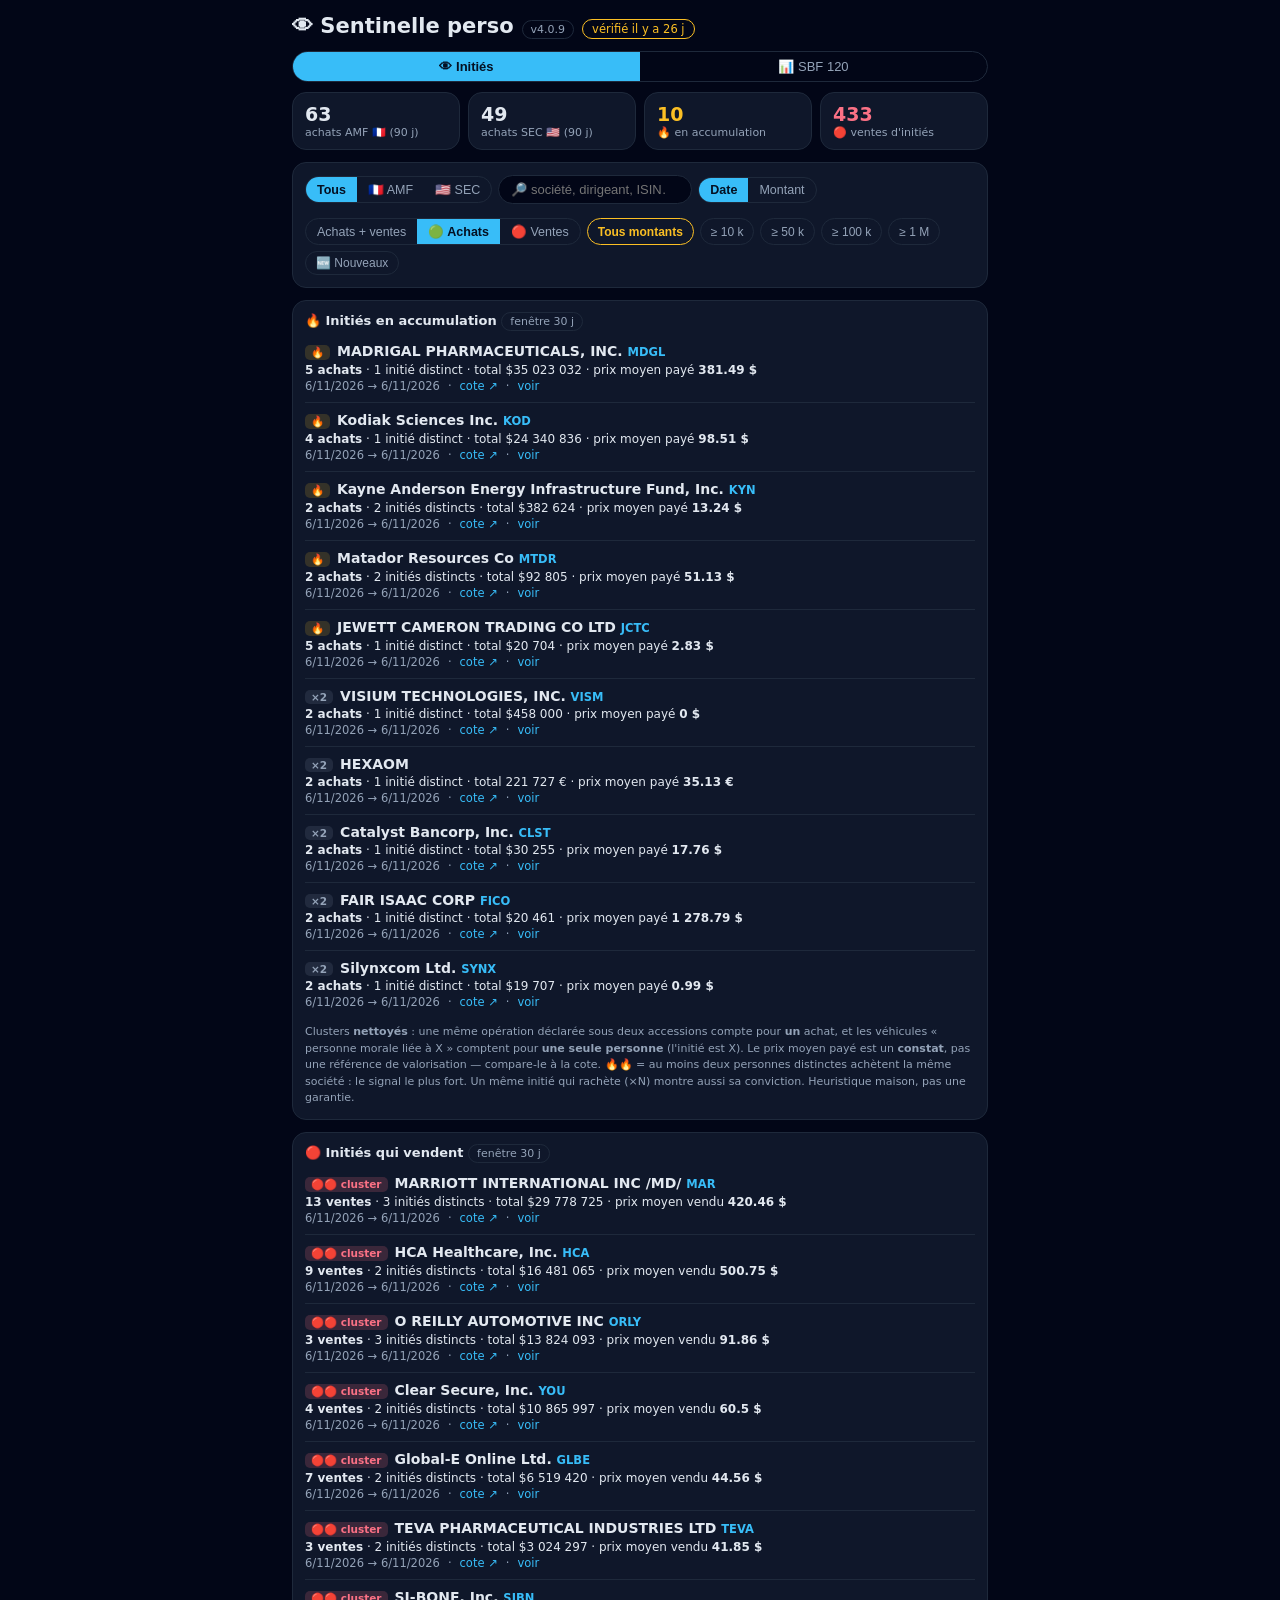
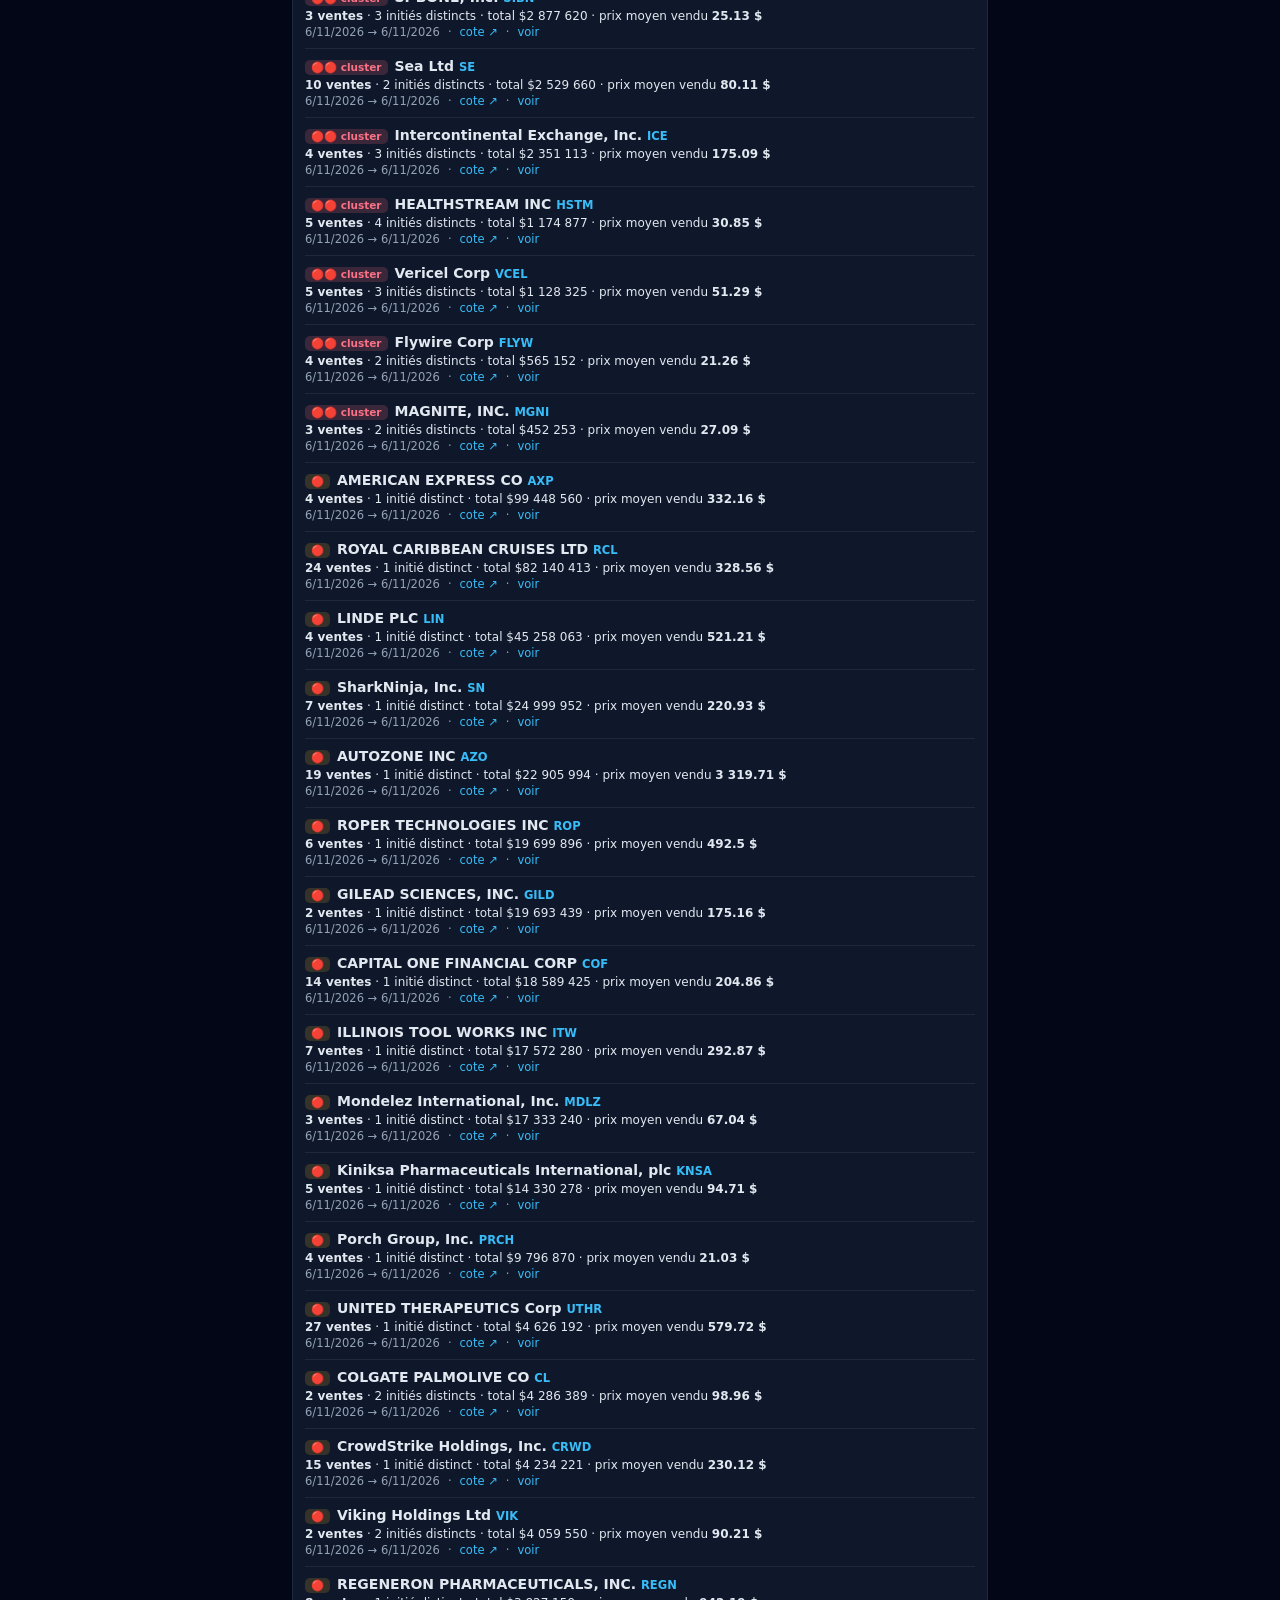
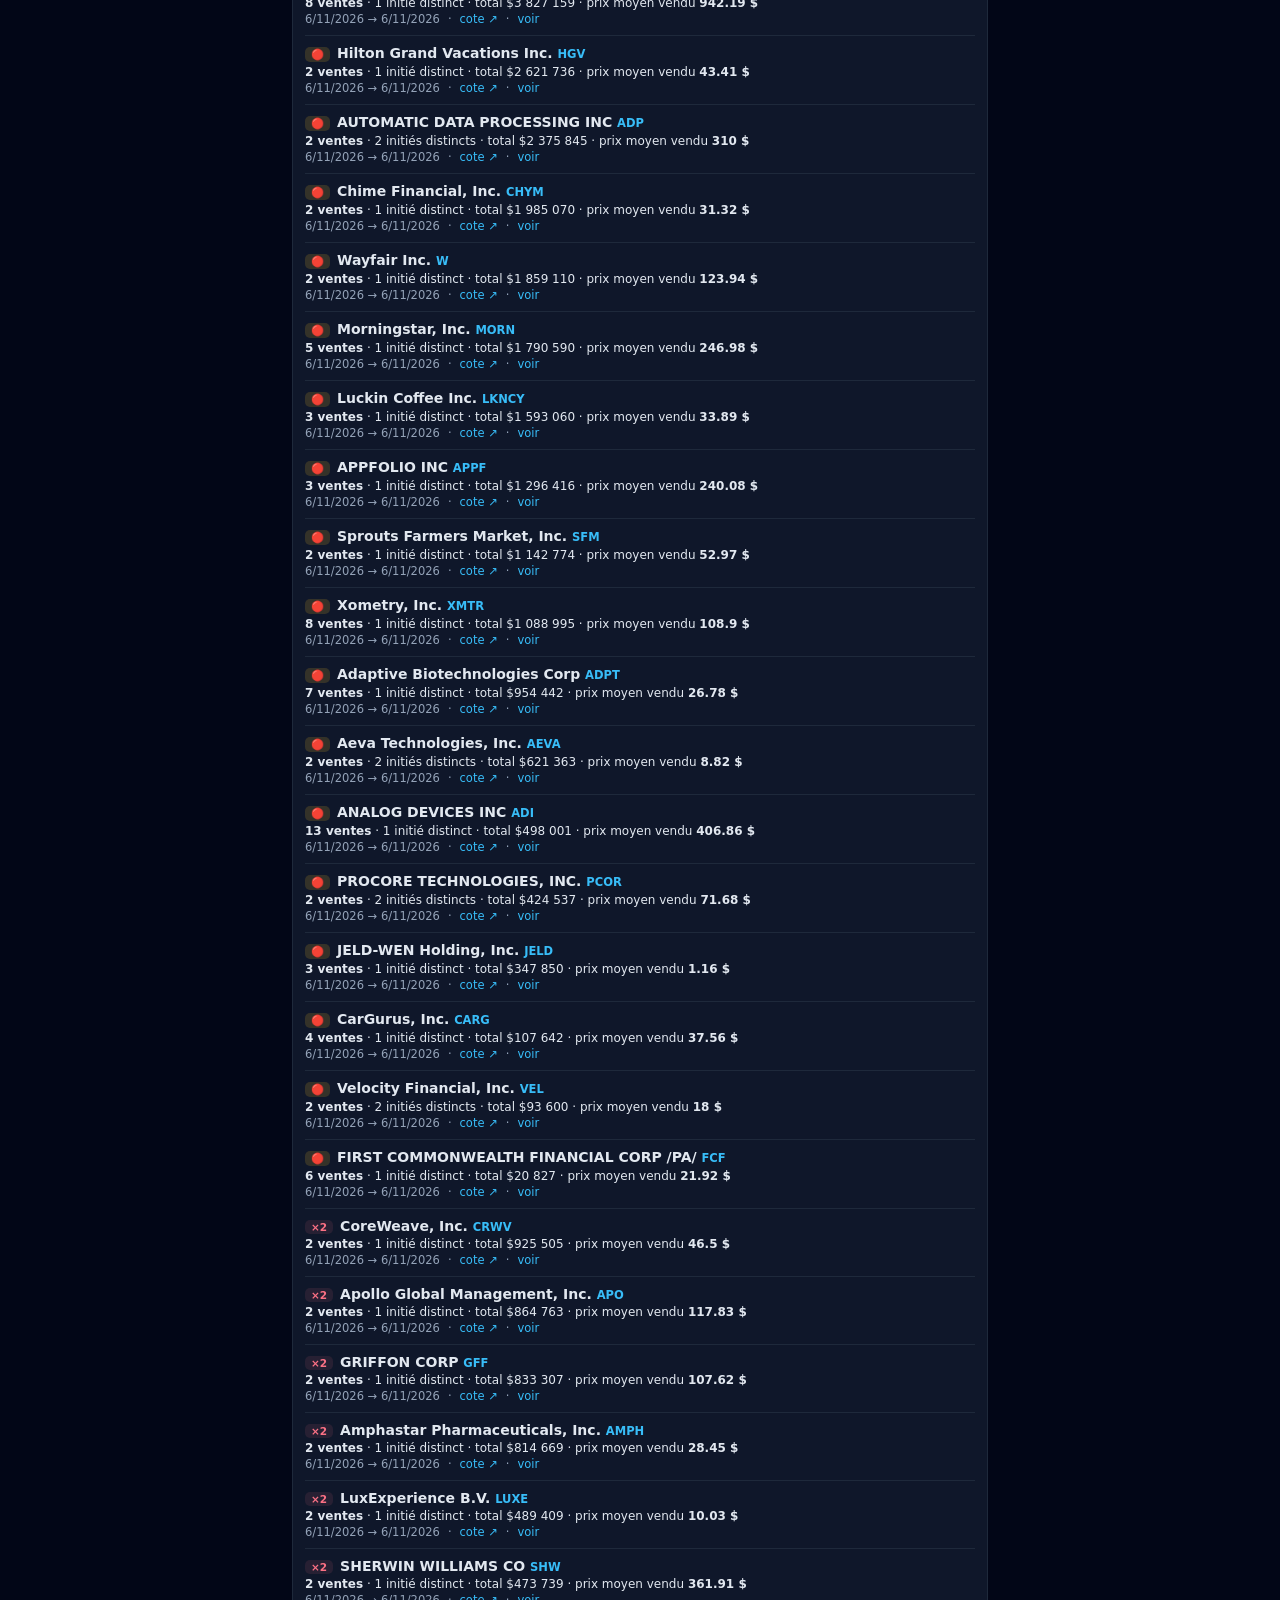
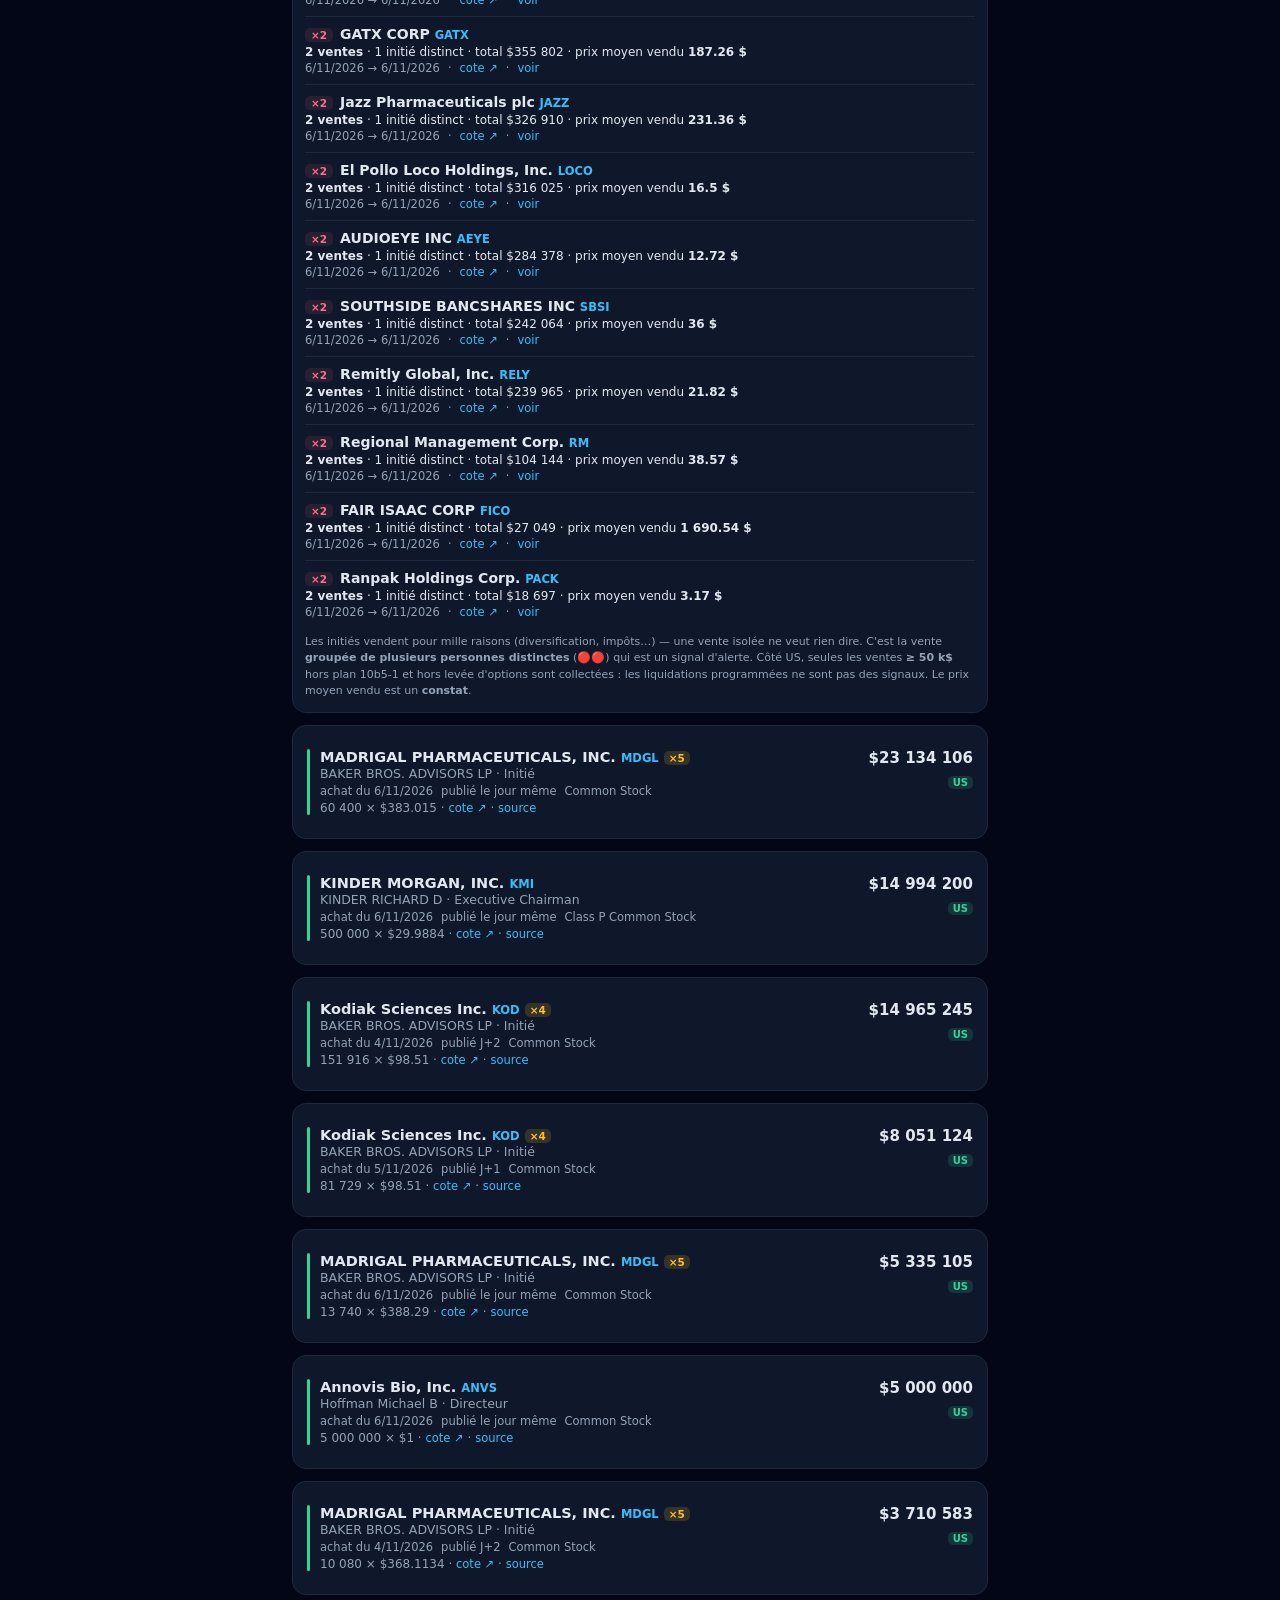
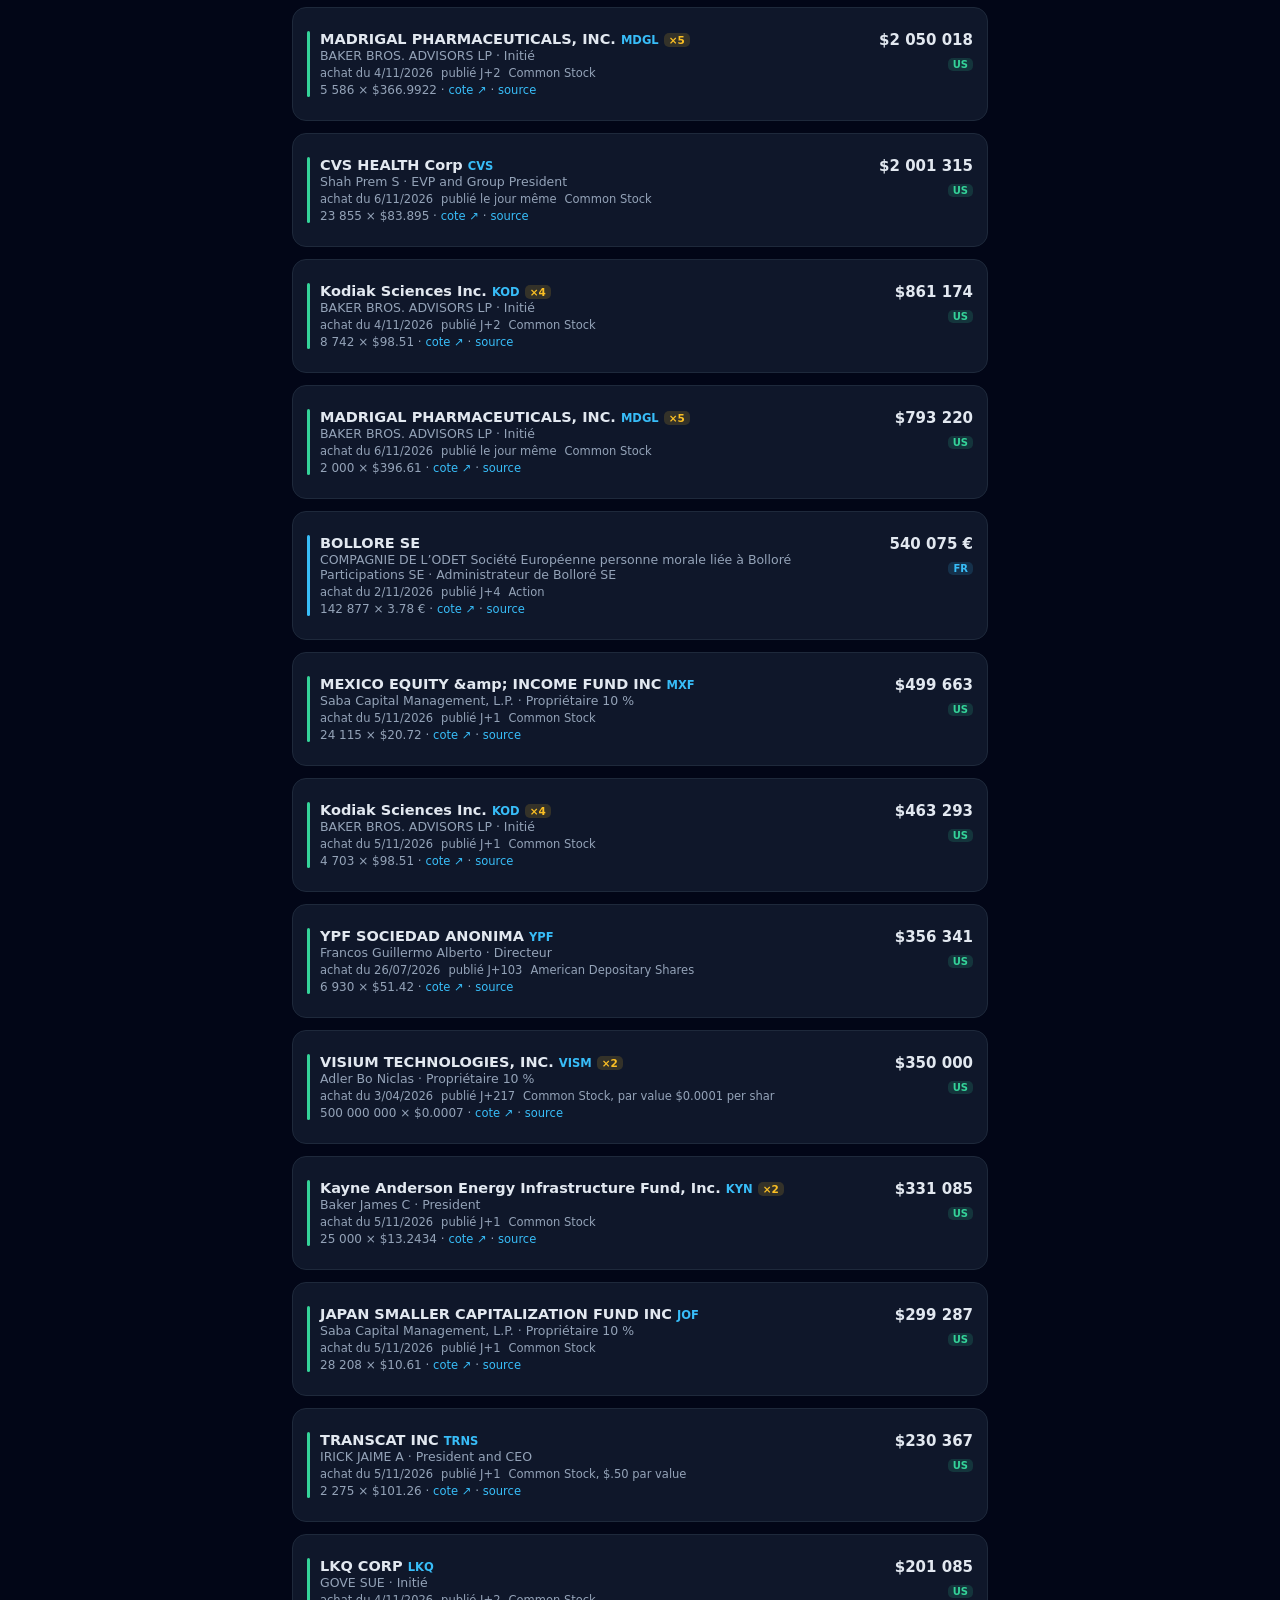
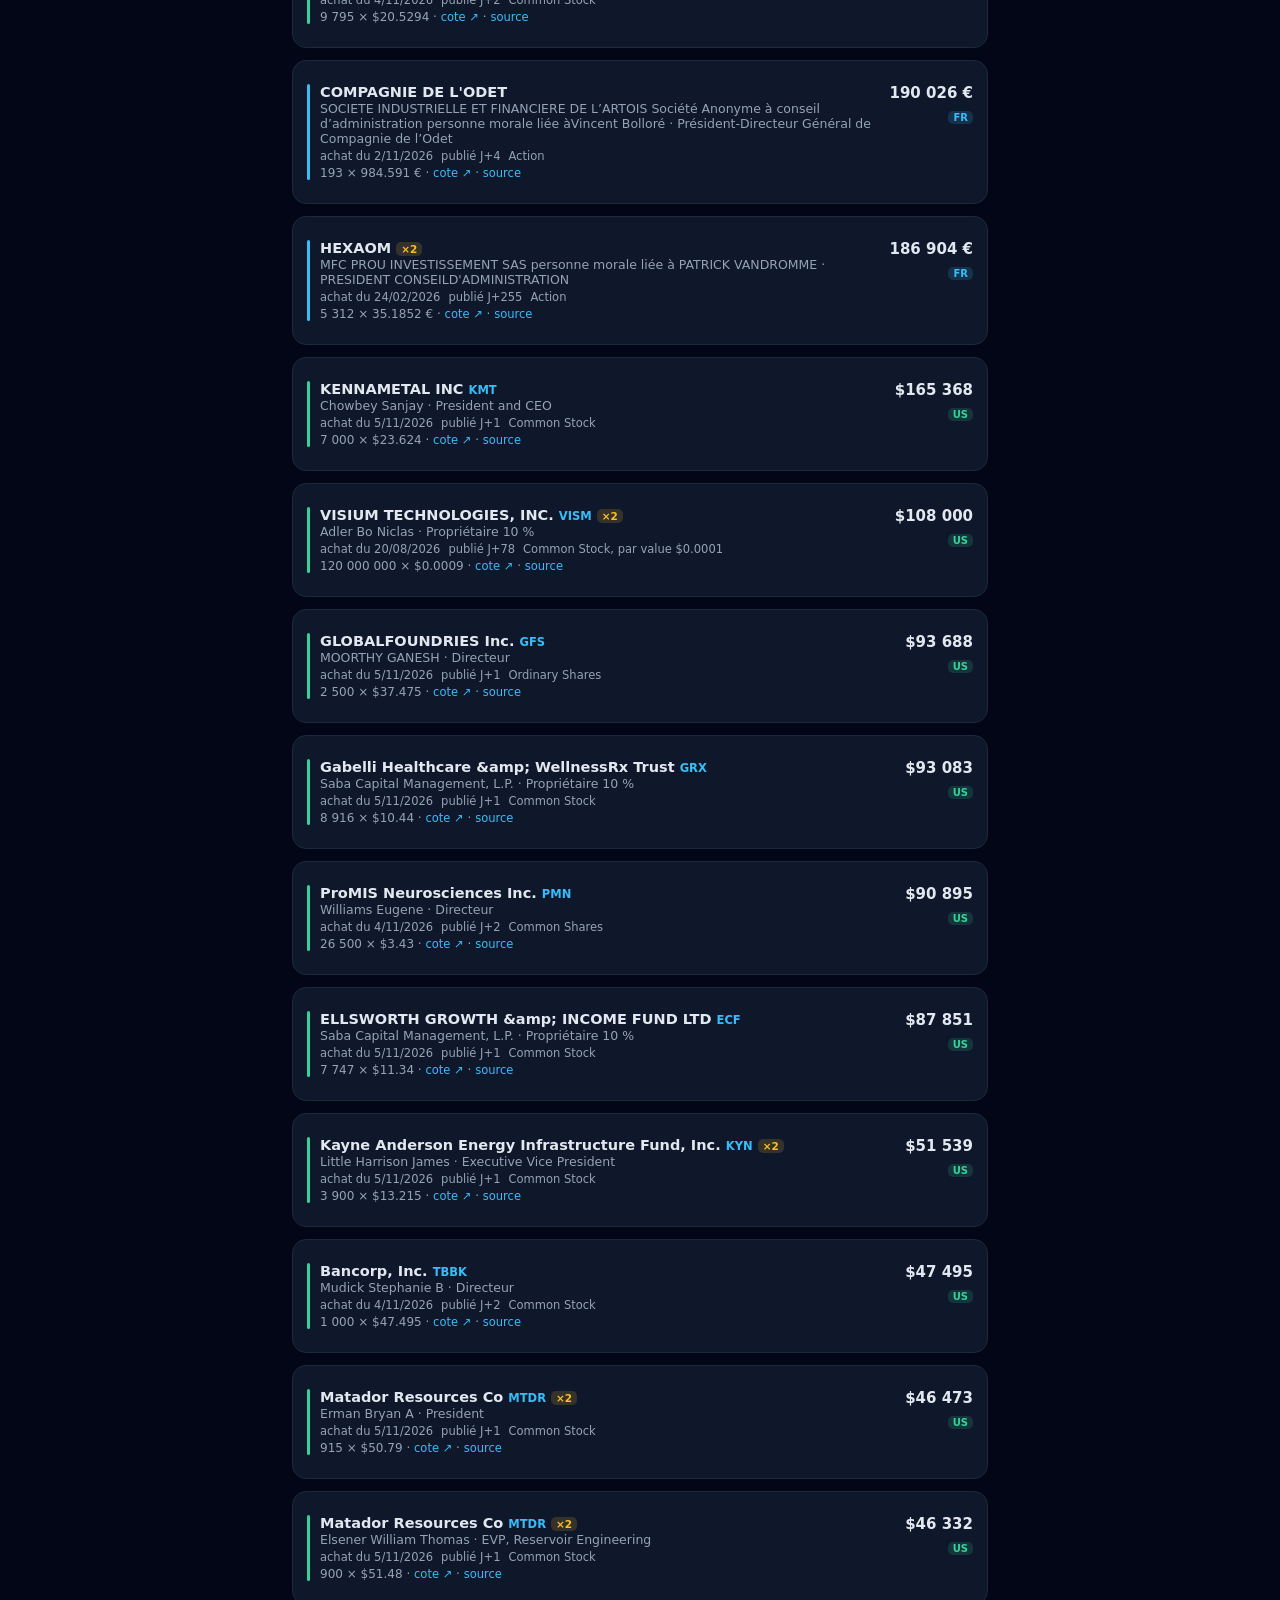
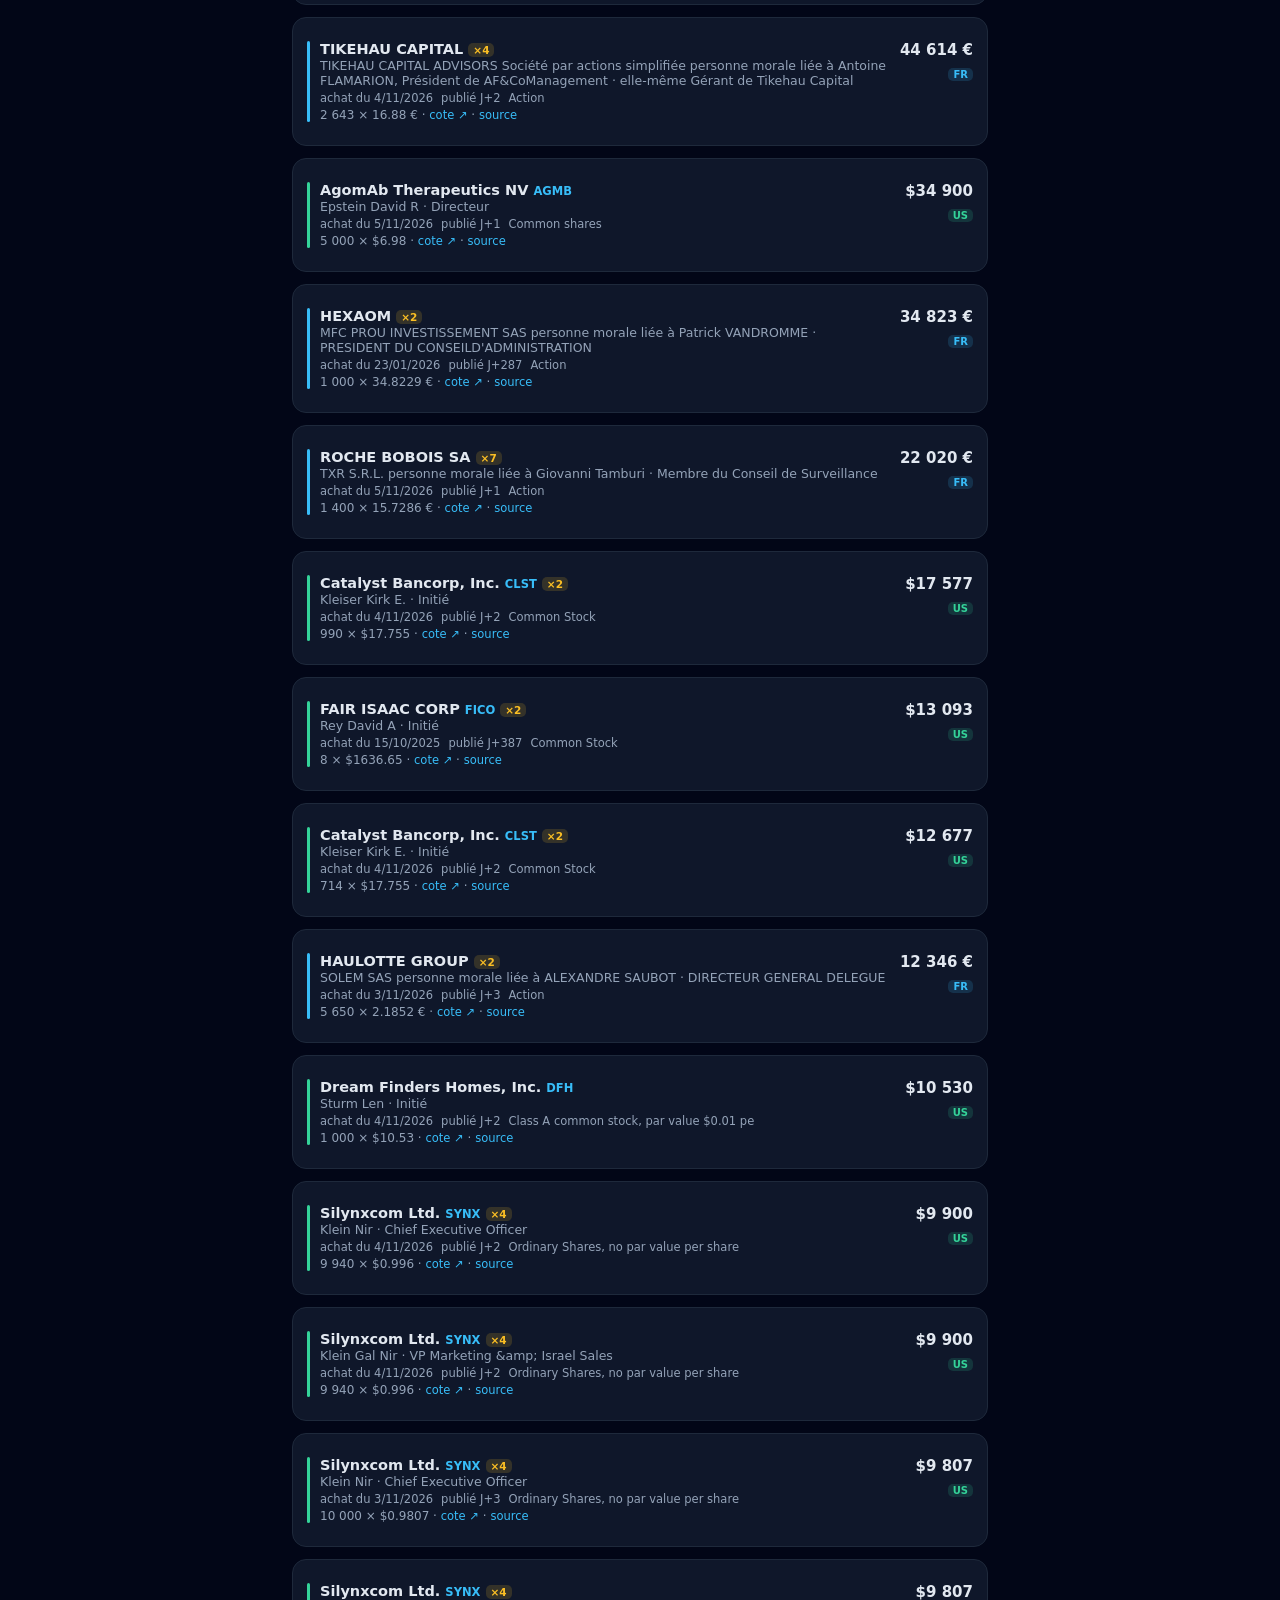
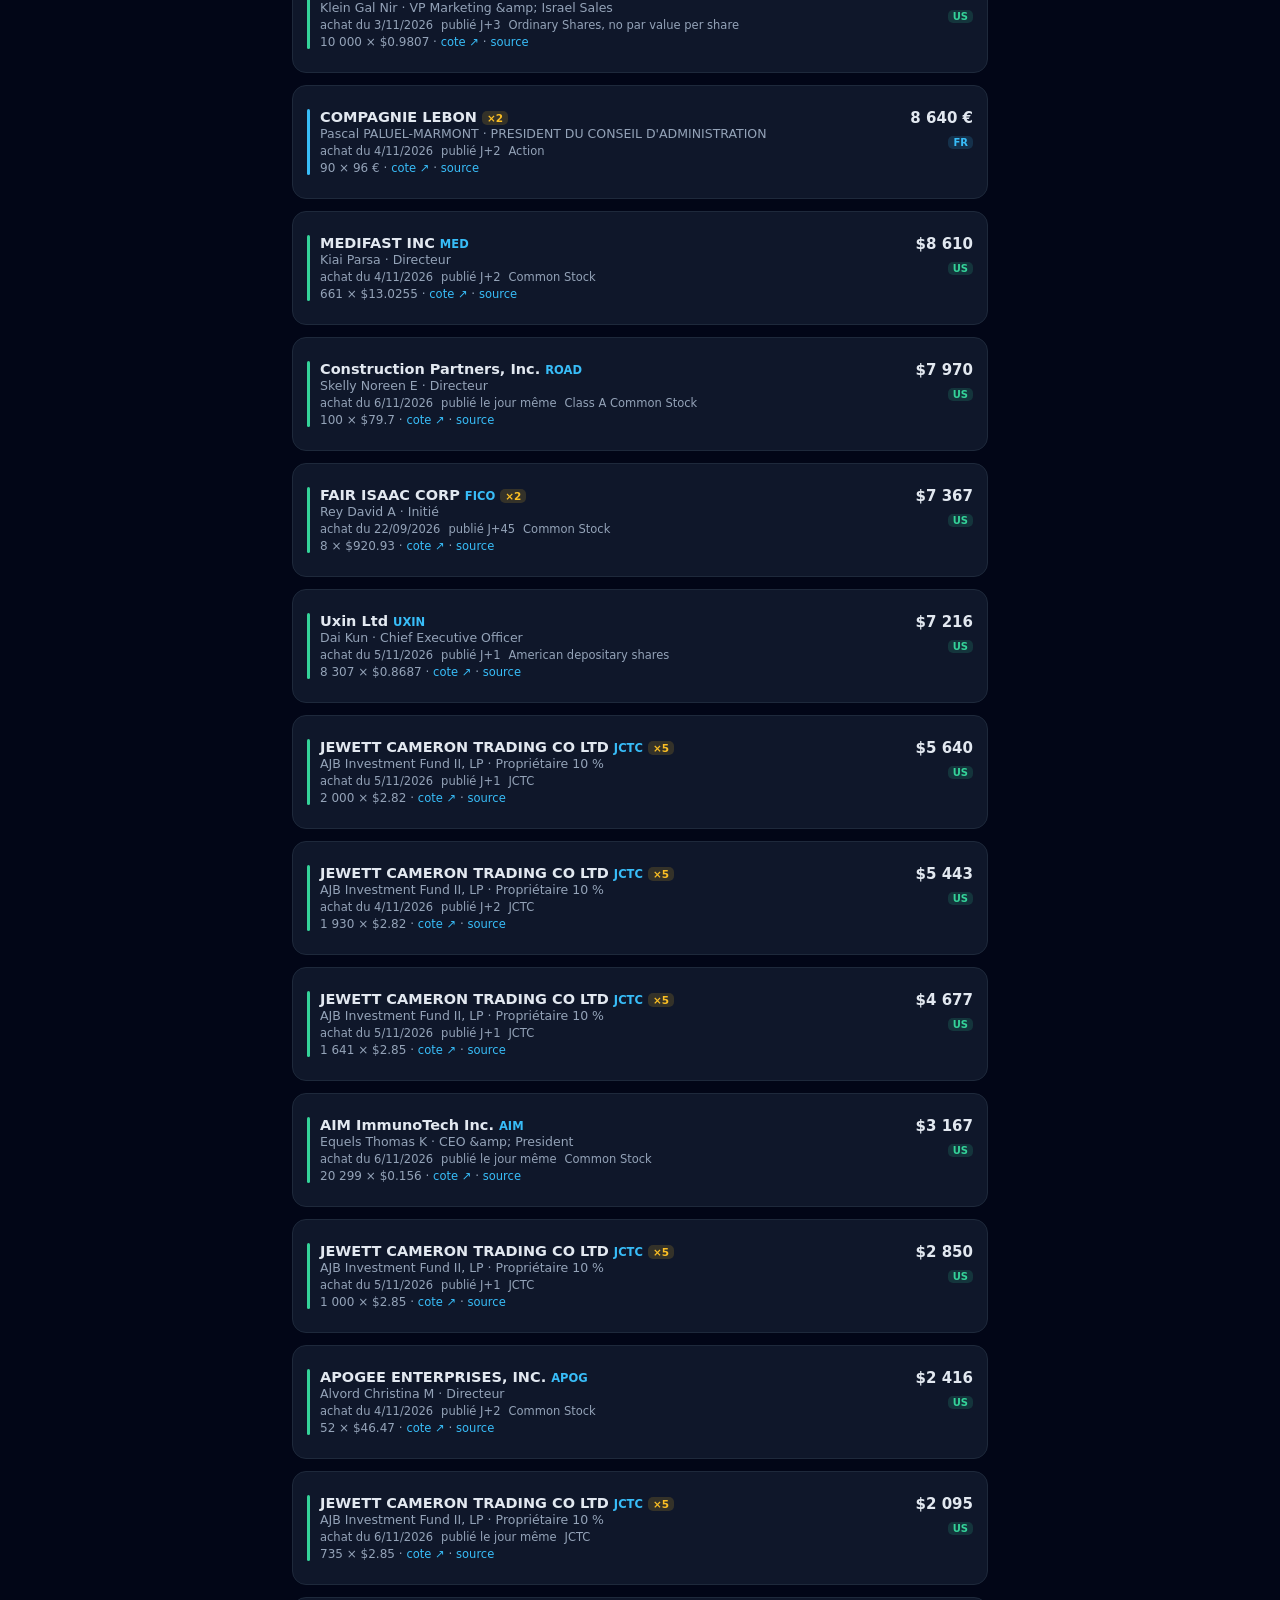
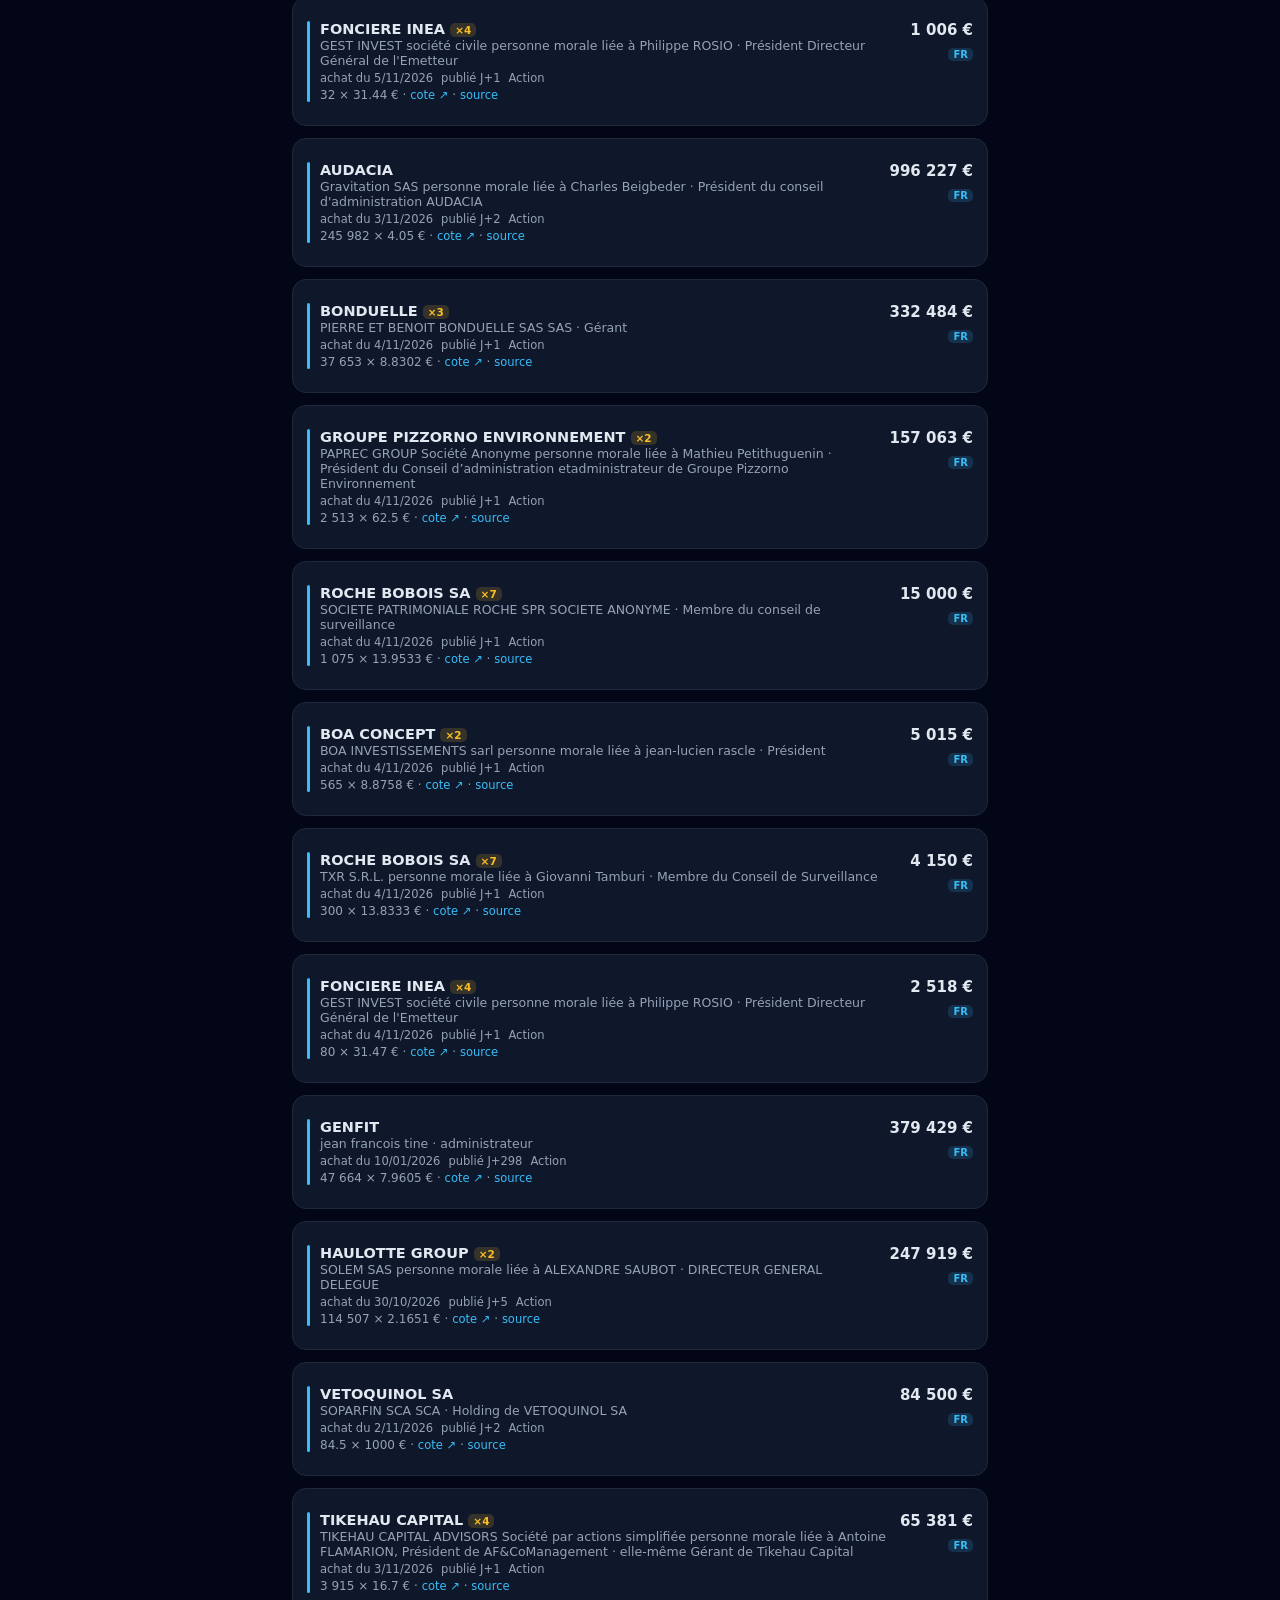
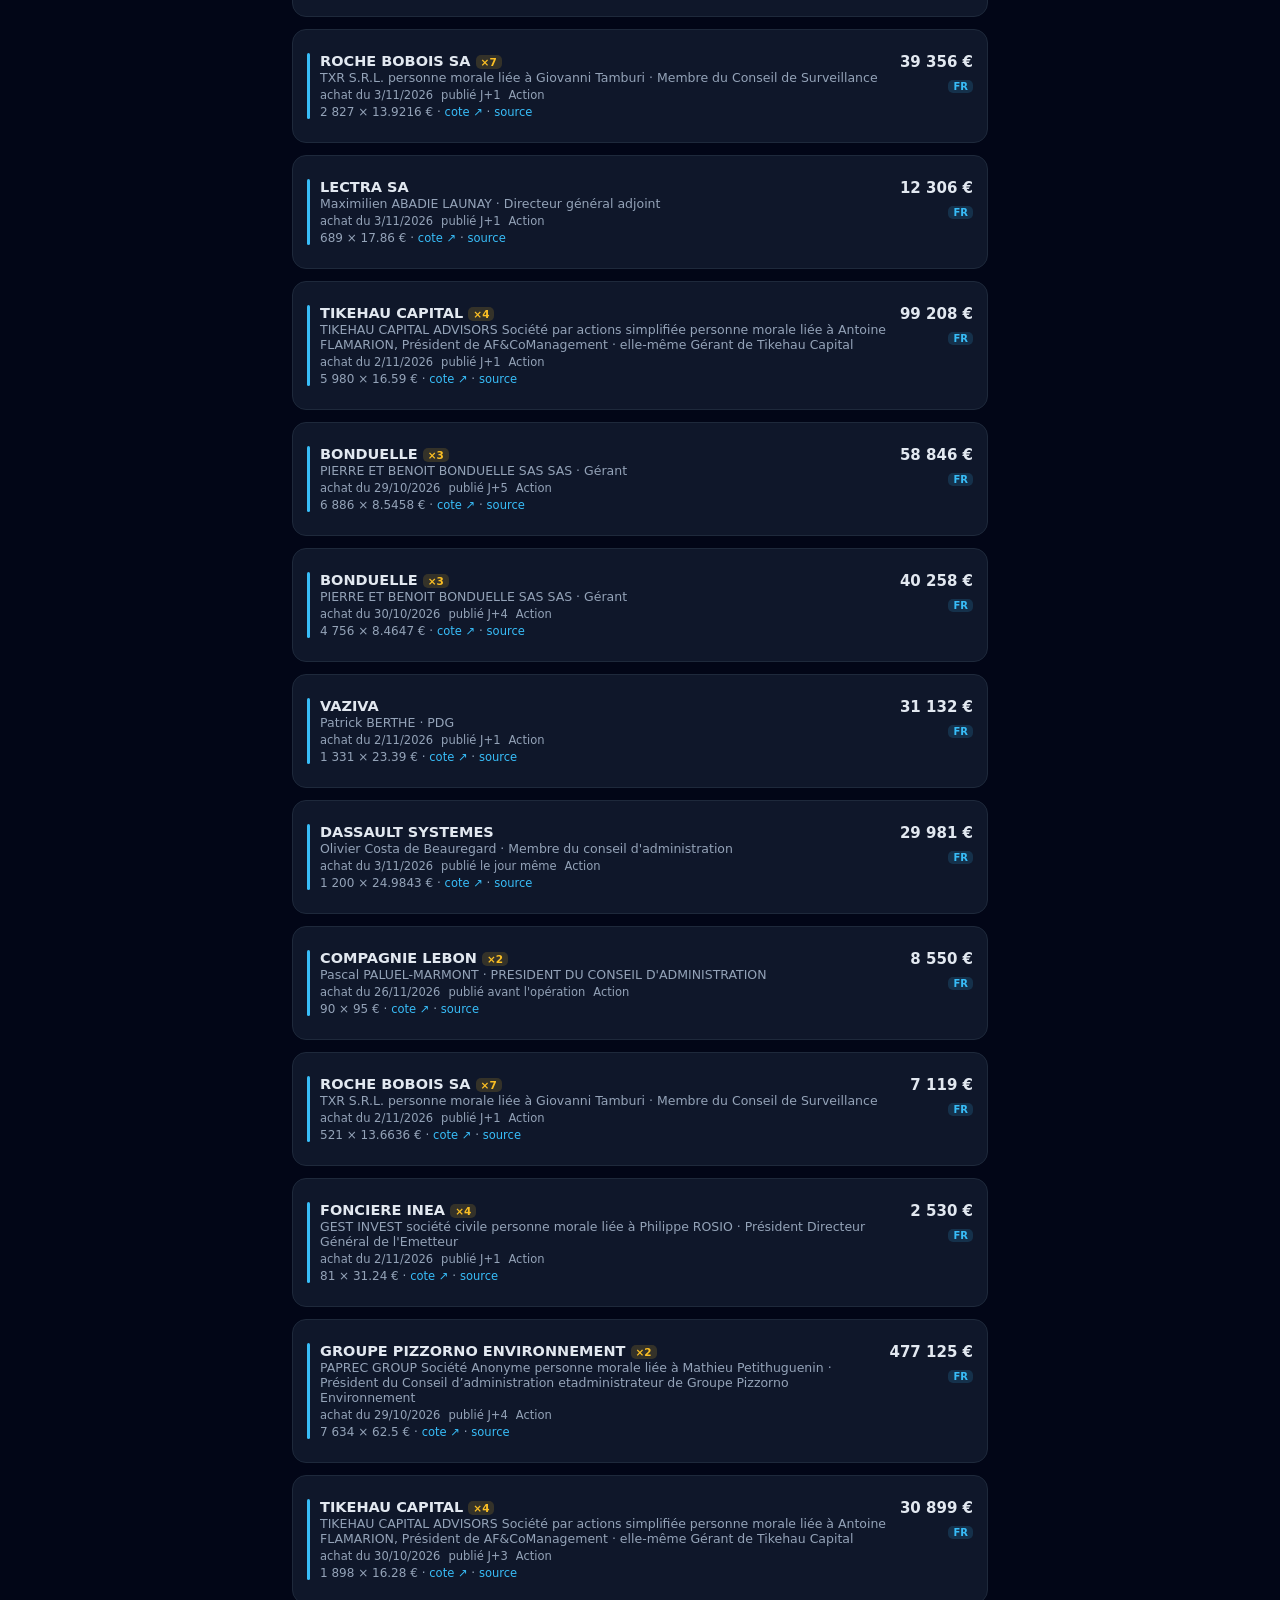
==== commit 8e86f1bb: "v4.0.9 : fondamentaux qualité depuis le scanner TradingView (ROE, marge op., dette/CP) — score 💎 cal" ====
--- a/index.html
+++ b/index.html
@@ -183,7 +183,7 @@
         </div>
         <input type="search" id="sq" placeholder="🔎 valeur du SBF 120…" aria-label="Rechercher">
       </div>
-      <p class="mut">Percentiles internes : <b>par secteur</b> quand ≥ 8 pairs du même secteur sont cotés (données TradingView), sinon sur tout l’indice. Pondération PER 50 % · rendement 30 % · P/B 20 % — le score affiche sa base (k/3 métriques) et son référentiel (vs secteur ou vs indice). Le score exige un bénéfice net positif — une société en perte n’est pas « pas chère », elle est en perte. La vue 🔀 ajoute le bonus initiés FR (clusters 30 j : +15/10/4 selon le niveau). La vue 🎯 classe par <b>potentiel vs l’objectif de consensus des analystes</b> (module Yahoo financialData : moyenne des prix cibles + les éléments économiques et financiers qui les fondent — croissance, marge opérationnelle, ROE, endettement) — l’avis du marché, ≠ notre score maison. La vue 💎 <b>Opportunité</b> croise <b>qualité 57 %</b> (ROE 35 %, marge op. 25 %, croissance CA 20 %, dette/CP 20 % — module Yahoo, classée <b>par secteur</b> comme la valorisation, ≥ 3 métriques sur 4 exigées) + <b>valorisation 43 %</b>. Capitaux propres négatifs → métriques non mesurables ; PER prévisionnel au-dessus du PER passé → ⚠️ bénéfices attendus en baisse. La <b>position dans la fourchette 52 semaines n'entre PAS dans le score</b> : c'est une étiquette d'information (📉 bas de fourchette) — la littérature (George &amp; Hwang) associe le momentum au <b>plus haut</b> 52 s., pas au plus bas ; elle ne sera réintégrée que si le journal de validation le démontre. Sans fondamentaux, pas de score 💎 — on n'invente rien. Outil de tri, pas un conseil.</p>
+      <p class="mut">Percentiles internes : <b>par secteur</b> quand ≥ 8 pairs du même secteur sont cotés (données TradingView), sinon sur tout l’indice. Pondération PER 50 % · rendement 30 % · P/B 20 % — le score affiche sa base (k/3 métriques) et son référentiel (vs secteur ou vs indice). Le score exige un bénéfice net positif — une société en perte n’est pas « pas chère », elle est en perte. La vue 🔀 ajoute le bonus initiés FR (clusters 30 j : +15/10/4 selon le niveau). La vue 🎯 classe par <b>potentiel vs l’objectif de consensus des analystes</b> (module Yahoo financialData : moyenne des prix cibles + les éléments économiques et financiers qui les fondent — croissance, marge opérationnelle, ROE, endettement) — l’avis du marché, ≠ notre score maison. La vue 💎 <b>Opportunité</b> croise <b>qualité 57 %</b> (ROE 35 %, marge op. 25 %, croissance CA 20 %, dette/CP 20 % — module Yahoo, classée <b>par secteur</b> comme la valorisation, ≥ 3 métriques sur 4 exigées ; en repli TradingView la croissance est absente : le score se calcule sur ROE, marge op. et dette/CP — 3/4) + <b>valorisation 43 %</b>. Capitaux propres négatifs → métriques non mesurables ; PER prévisionnel au-dessus du PER passé → ⚠️ bénéfices attendus en baisse. La <b>position dans la fourchette 52 semaines n'entre PAS dans le score</b> : c'est une étiquette d'information (📉 bas de fourchette) — la littérature (George &amp; Hwang) associe le momentum au <b>plus haut</b> 52 s., pas au plus bas ; elle ne sera réintégrée que si le journal de validation le démontre. Sans fondamentaux, pas de score 💎 — on n'invente rien. Outil de tri, pas un conseil.</p>
     </div>
     <div id="sbList"></div>
   </div><!-- /viewSbf -->
@@ -197,7 +197,7 @@
         <li>🇺🇸 <b>SEC</b> : formulaires <b>Form 4</b> déposés sous <b>2 jours ouvrés</b>, transactions d'argent réel <b>code P</b> (achats) et <b>code S</b> (ventes) — selon les instructions SEC, P/S couvrent le marché <b>ou des transactions privées</b> ; conversions, dons, cadeaux et levées d'options exclus. Achats ≥ 1 000 $ ; ventes ≥ 50 000 $ et uniquement hors plan 10b5-1 / hors levée d'options.</li>
         <li>🔥 <b>Accumulations</b> : les sociétés où les initiés achètent plusieurs fois sont regroupées en haut — c'est là que le signal est le plus fort (surtout avec des initiés <b>distincts</b>).</li>
         <li>⏱ Relevé automatique <b>toutes les 2 h en jours ouvrés</b> (workflow GitHub Actions) ; l'app se rafraîchit à l'ouverture puis toutes les 10 min.</li>
-        <li>📊 <b>SBF 120</b> : cotes + valorisation (PER, rendement, P/B) via Yahoo Finance avec <b>repli automatique TradingView</b> quand Yahoo sature (la source réelle et l'indice utilisé — SBF 120 ou repli CAC 40 — sont affichés en haut de l'onglet), Euronext en <b>différé ≈ 15 min</b> (le temps réel officiel est payant), relevé toutes les <b>15 min pendant la cotation</b> (workflow dédié). Composition : Wikipédia FR (révision indices du 22/12/2025), tickers Euronext. 🎯 <b>Objectifs</b> : consensus des analystes (module Yahoo financialData, rafraîchi ~2×/jour) — prix cible moyen vs cours, nombre d'analystes, recommandation, et les éléments économiques et financiers qui fondent ces modèles (croissance du CA, marge opérationnelle, ROE, endettement). L'avis du marché, ≠ notre score maison. 💎 <b>Opportunité</b> : qualité (ROE, marge, croissance, dette — par secteur) × valorisation, pondération 57/43. La position dans la fourchette <b>52 semaines</b> est affichée comme information (📉 bas de fourchette) mais <b>exclue du score</b> : George &amp; Hwang associent le momentum au plus HAUT 52 s., pas au plus bas. Chaque jour, le pipeline journalise le top 20 (fichier <code>journal-scores.jsonl</code>) pour mesurer un jour les rendements à 3/6/12 mois contre l'indice — heuristique de tri <b>non validée sur historique</b>, à confronter aux vues 🔀 (initiés) et 🎯 (consensus) avant toute décision.</li>
+        <li>📊 <b>SBF 120</b> : cotes + valorisation (PER, rendement, P/B) via Yahoo Finance avec <b>repli automatique TradingView</b> quand Yahoo sature (la source réelle et l'indice utilisé — SBF 120 ou repli CAC 40 — sont affichés en haut de l'onglet), Euronext en <b>différé ≈ 15 min</b> (le temps réel officiel est payant), relevé toutes les <b>15 min pendant la cotation</b> (workflow dédié). Composition : Wikipédia FR (révision indices du 22/12/2025), tickers Euronext. 🎯 <b>Objectifs</b> : consensus des analystes (module Yahoo financialData, rafraîchi ~2×/jour) — prix cible moyen vs cours, nombre d'analystes, recommandation, et les éléments économiques et financiers qui fondent ces modèles (croissance du CA, marge opérationnelle, ROE, endettement). L'avis du marché, ≠ notre score maison. 💎 <b>Opportunité</b> : qualité (ROE, marge, croissance, dette — par secteur) × valorisation, pondération 57/43 — fondamentaux Yahoo, ou TradingView en repli sans la croissance (score sur 3/4). La position dans la fourchette <b>52 semaines</b> est affichée comme information (📉 bas de fourchette) mais <b>exclue du score</b> : George &amp; Hwang associent le momentum au plus HAUT 52 s., pas au plus bas. Chaque jour, le pipeline journalise le top 20 (fichier <code>journal-scores.jsonl</code>) pour mesurer un jour les rendements à 3/6/12 mois contre l'indice — heuristique de tri <b>non validée sur historique</b>, à confronter aux vues 🔀 (initiés) et 🎯 (consensus) avant toute décision.</li>
       </ul>
       <p style="margin-top:6px">Personne ne peut faire plus vite : ces délais sont la loi. Ce que tu vois est déjà « au plus tôt légalement possible » — les parlementaires (STOCK Act, 45 jours) ne sont PAS suivis ici, car leur signal est périmé à la publication.</p>
       <p style="margin-top:6px">⚠️ Outil d'information, pas un conseil en investissement. Les initiés vendent pour mille raisons et achètent pour une : leur achat est un signal, pas une garantie.</p>
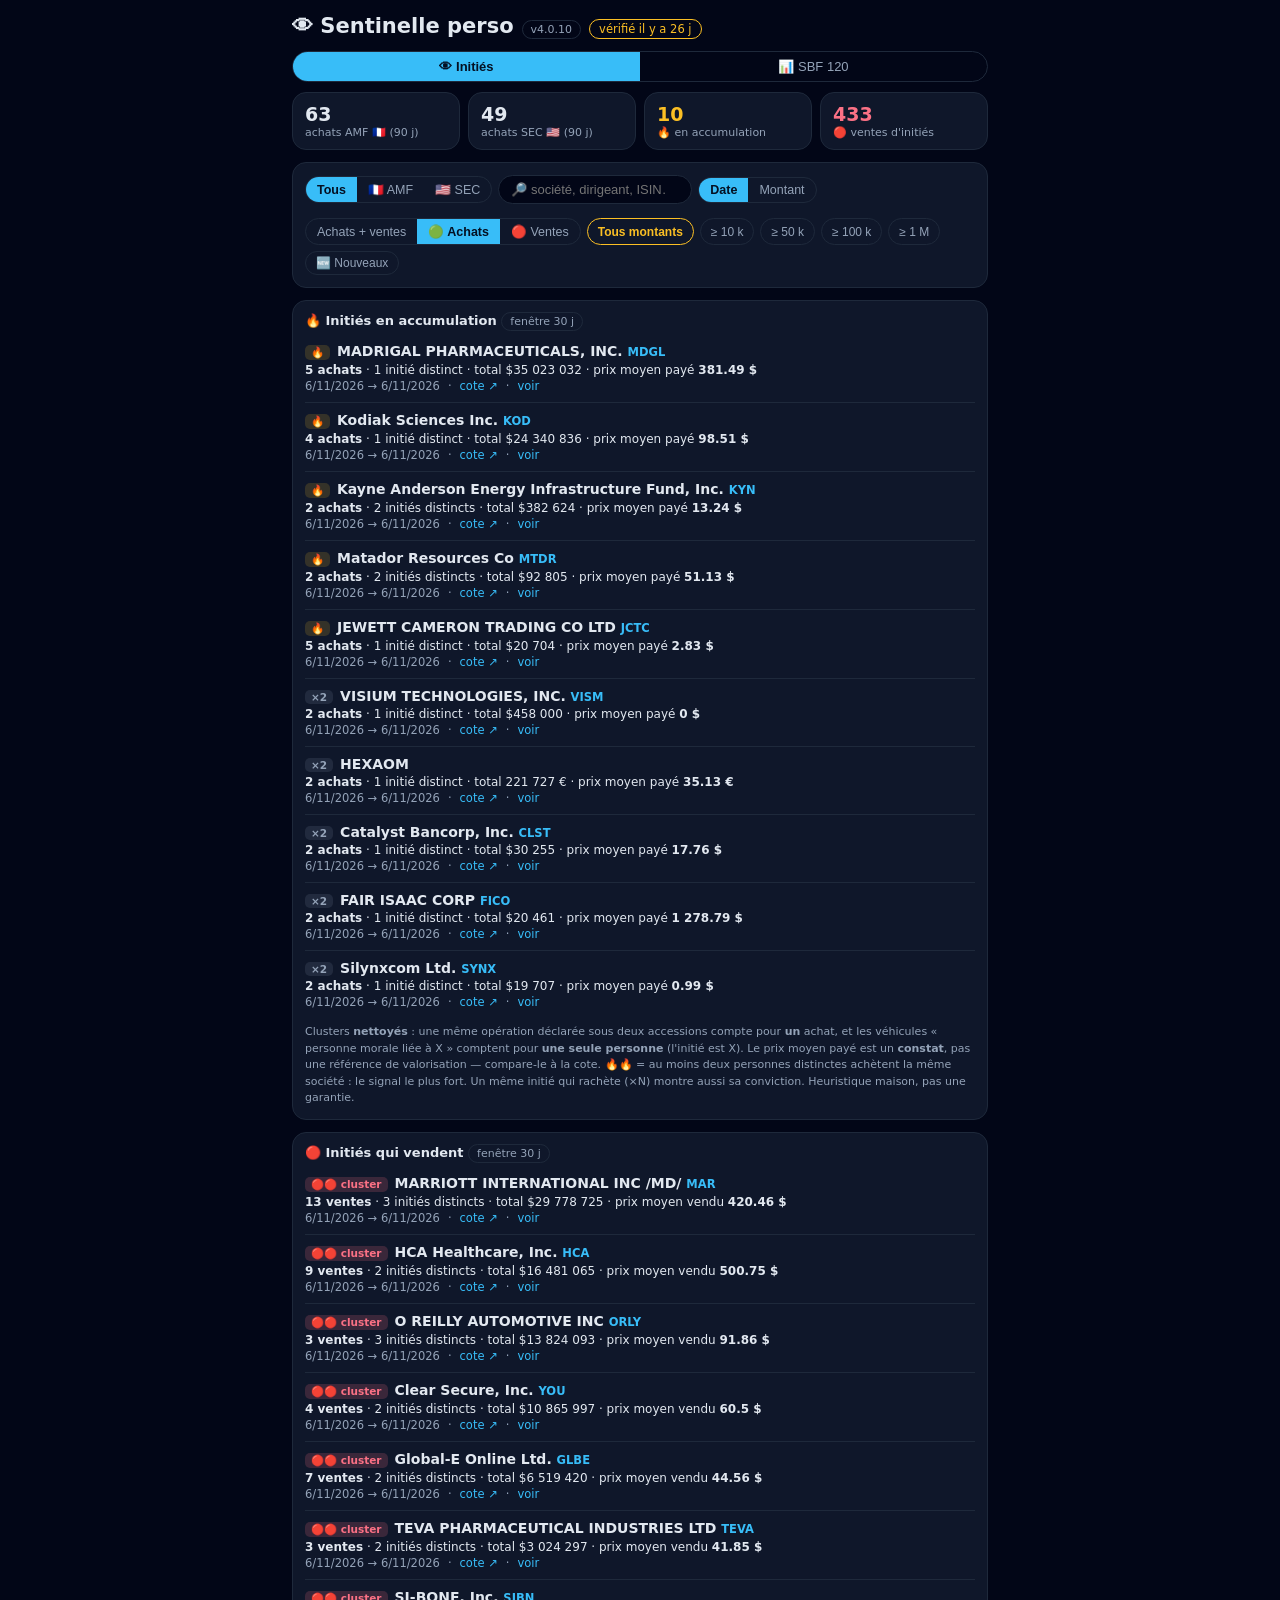
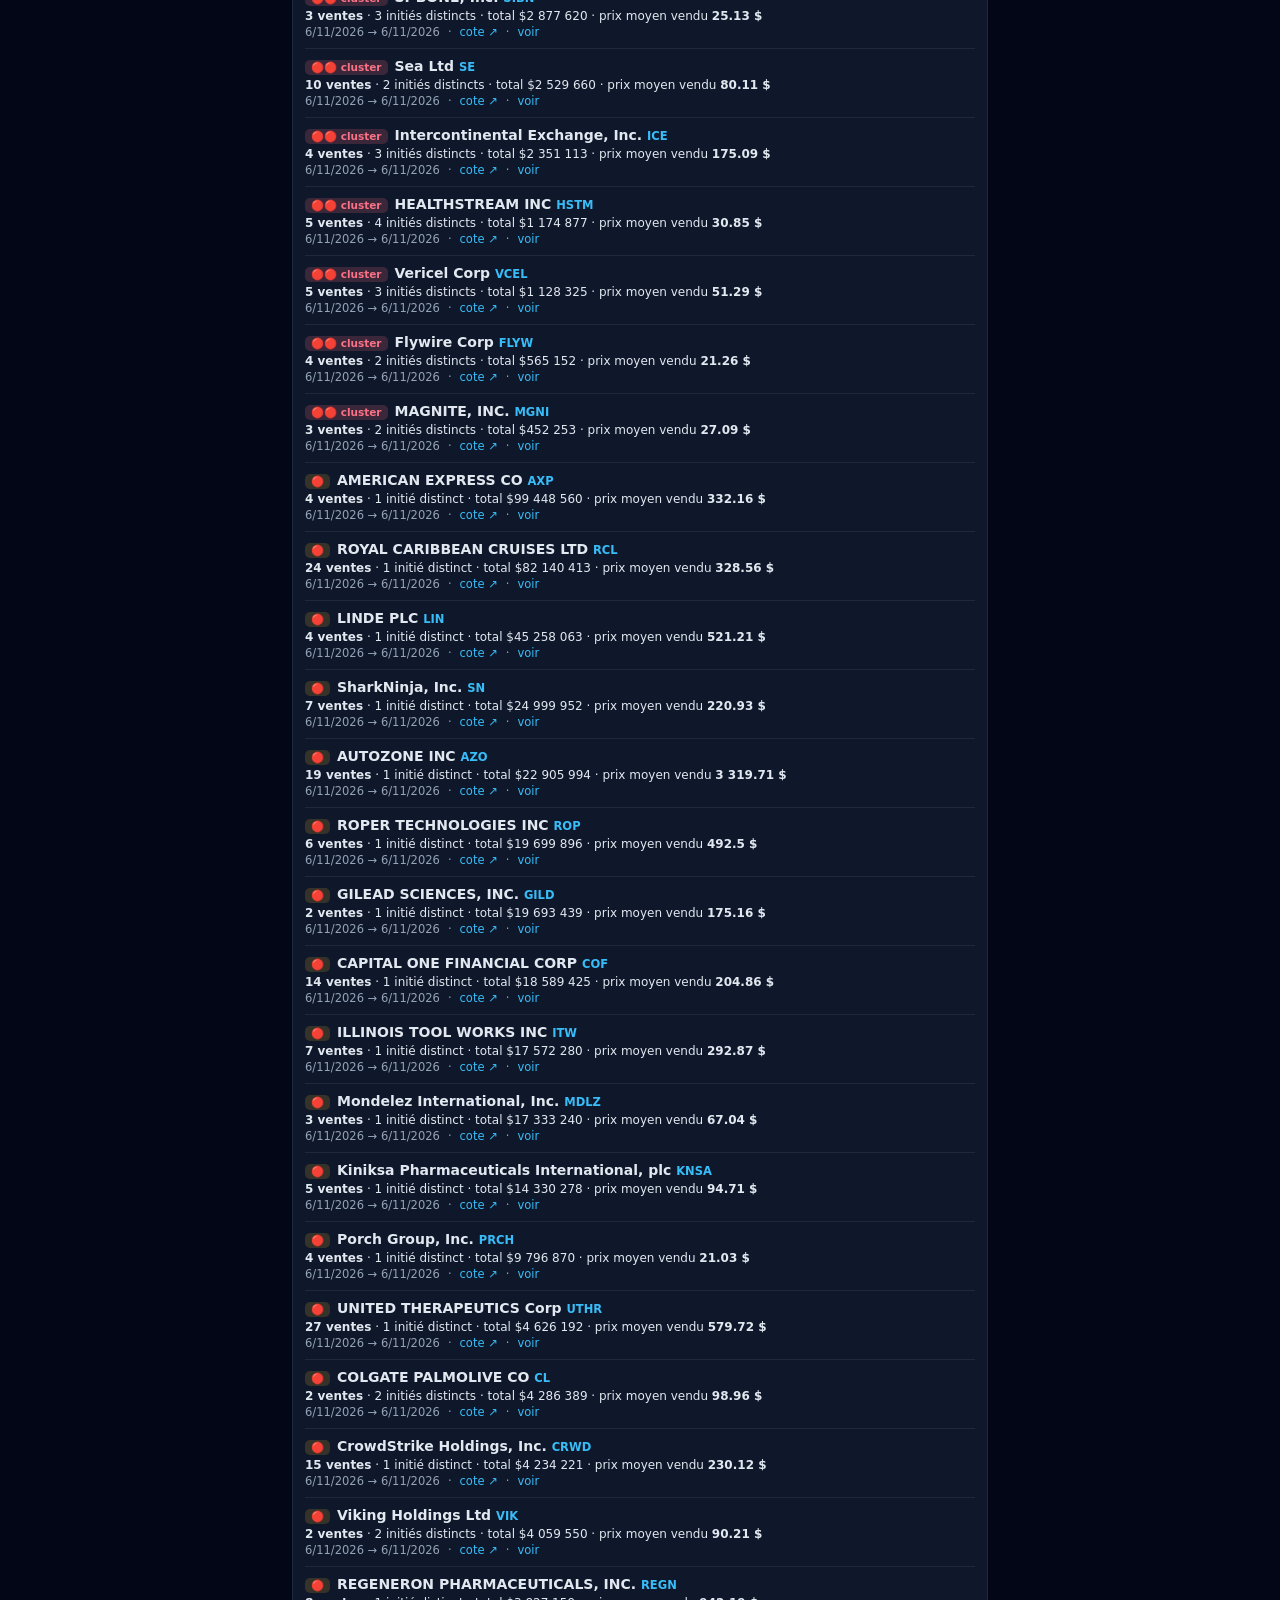
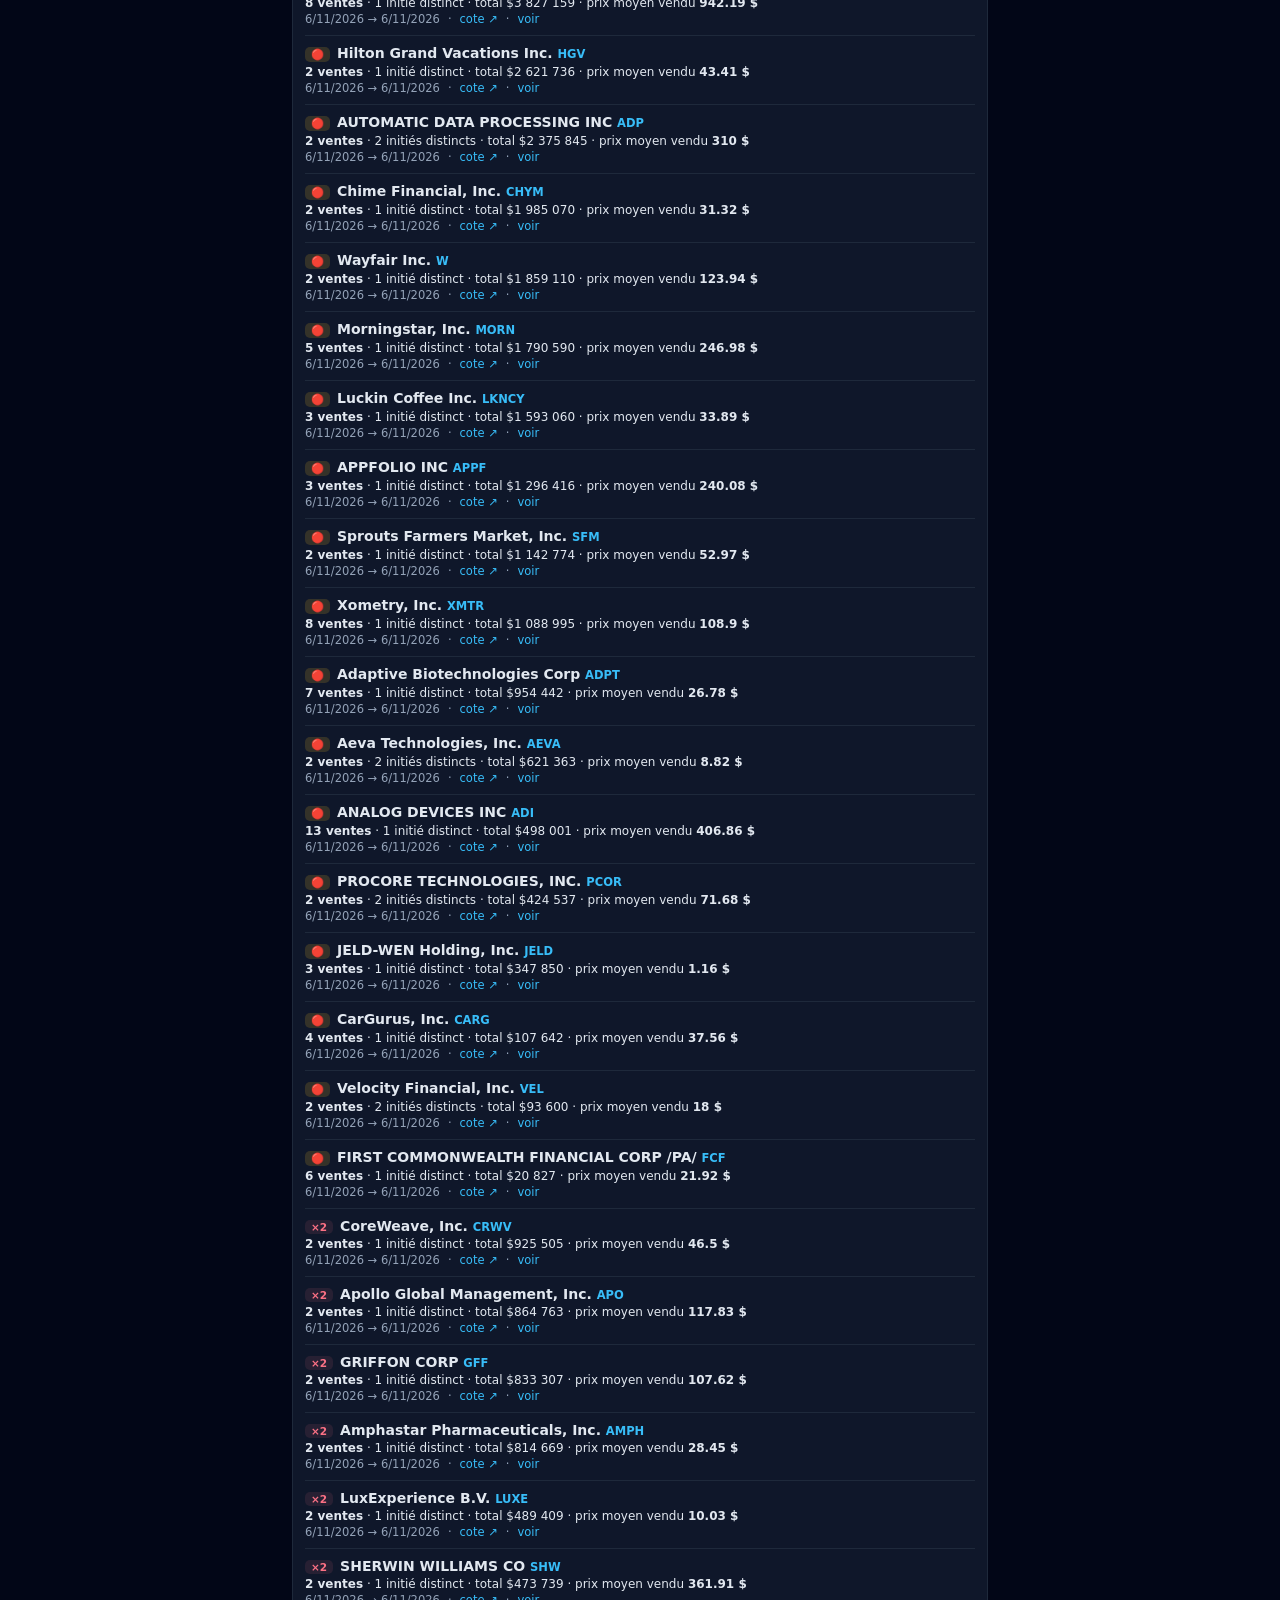
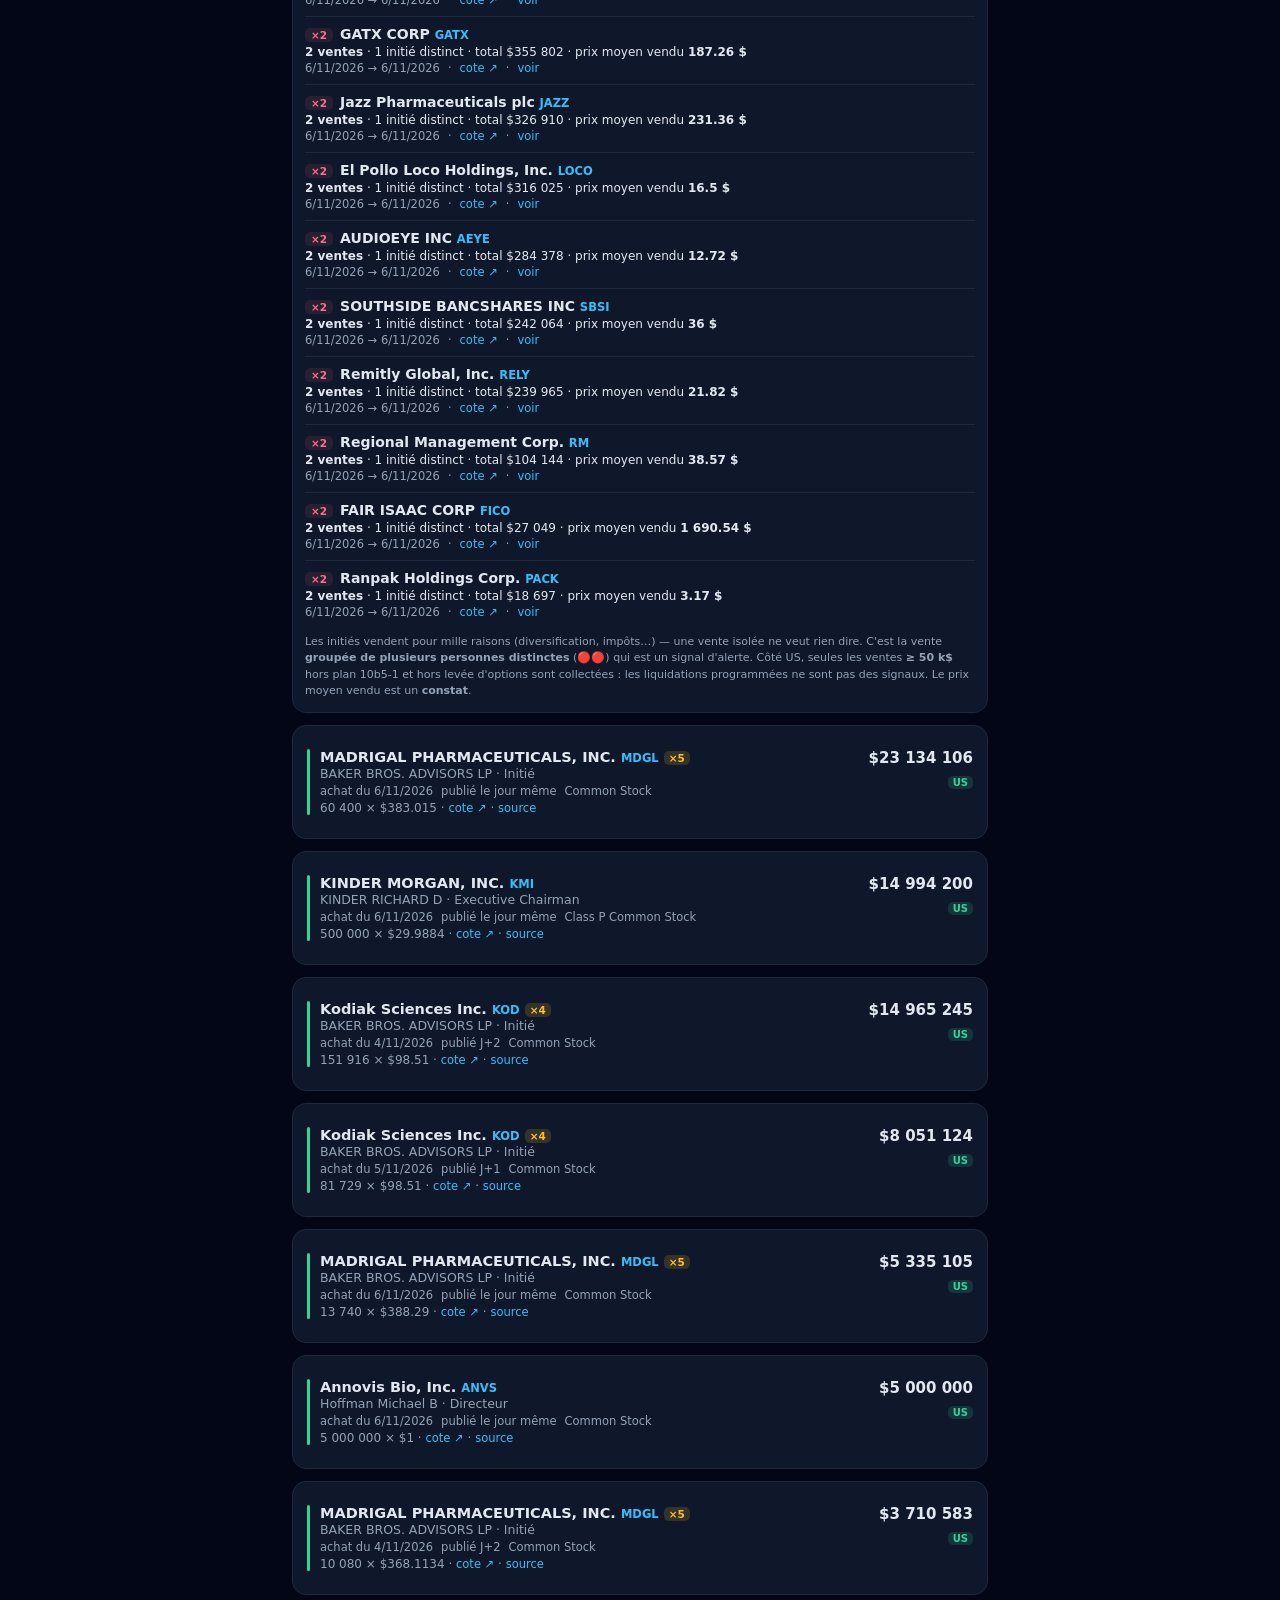
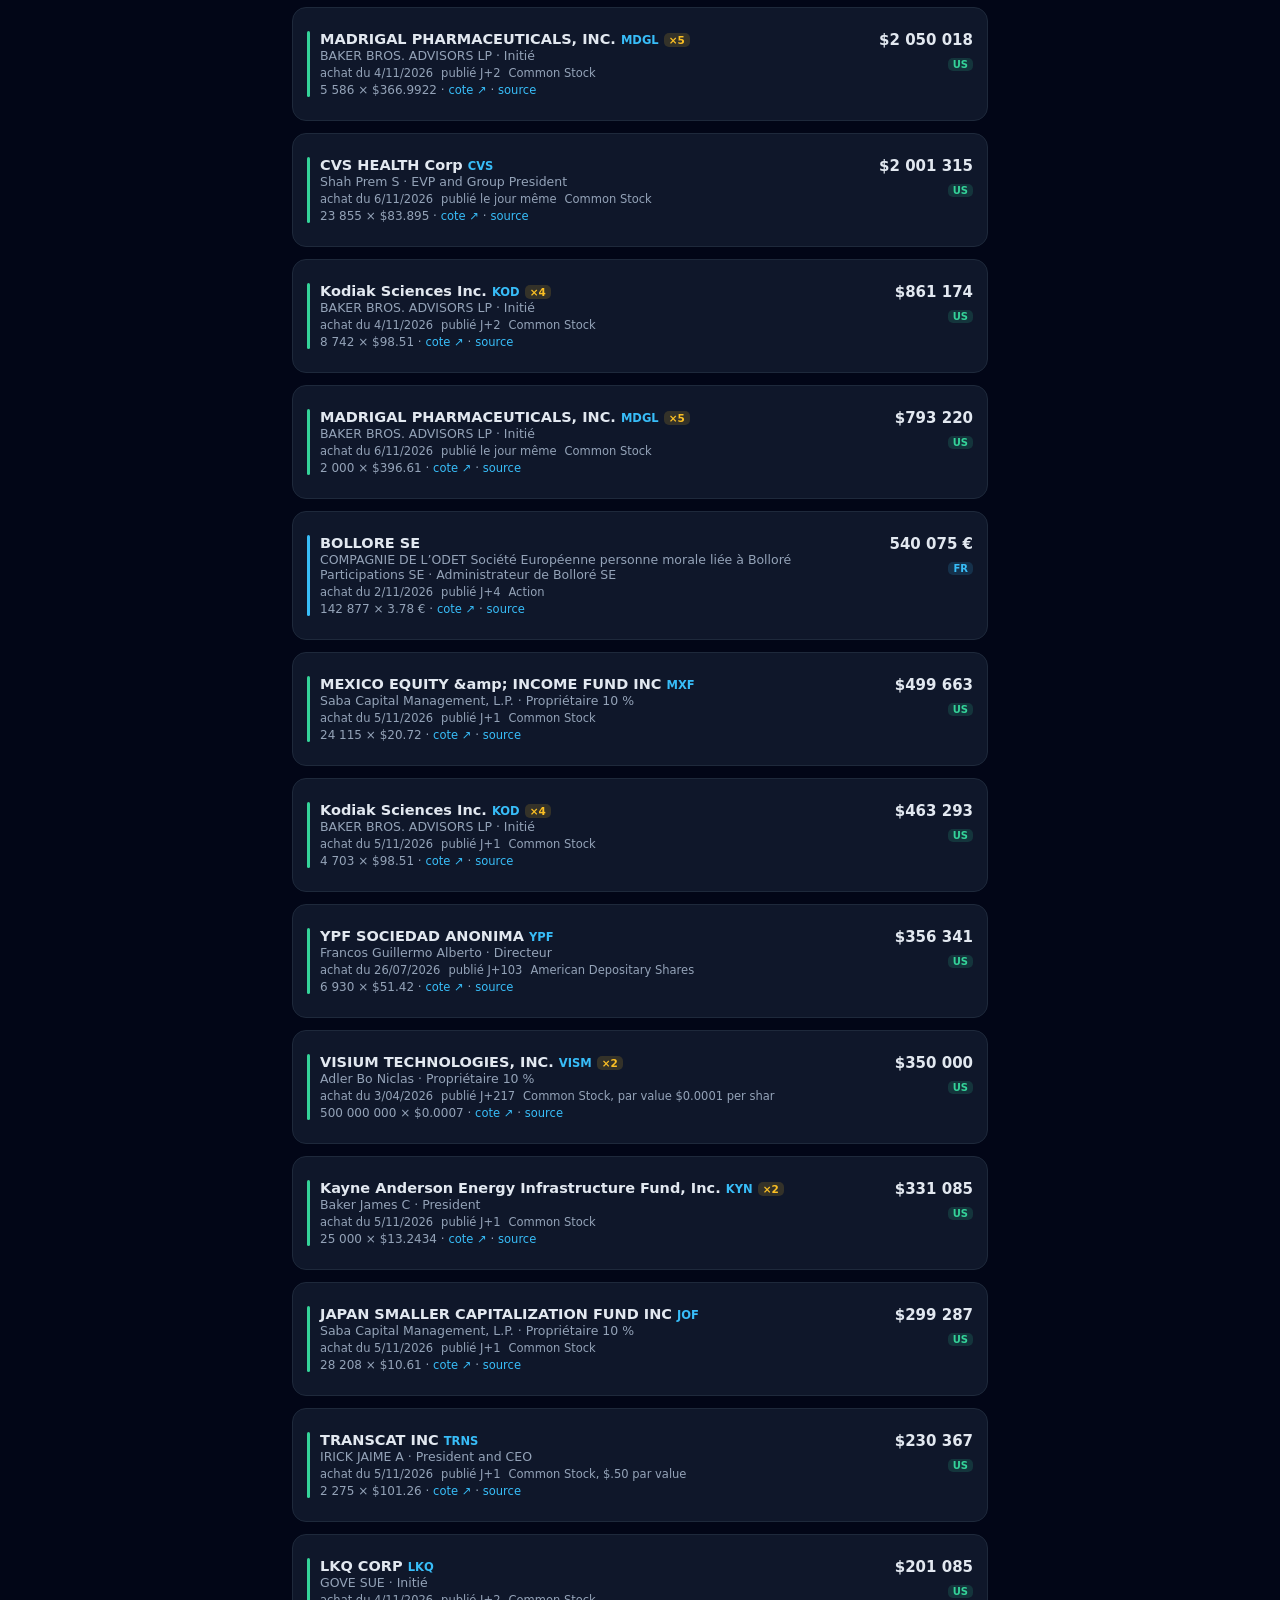
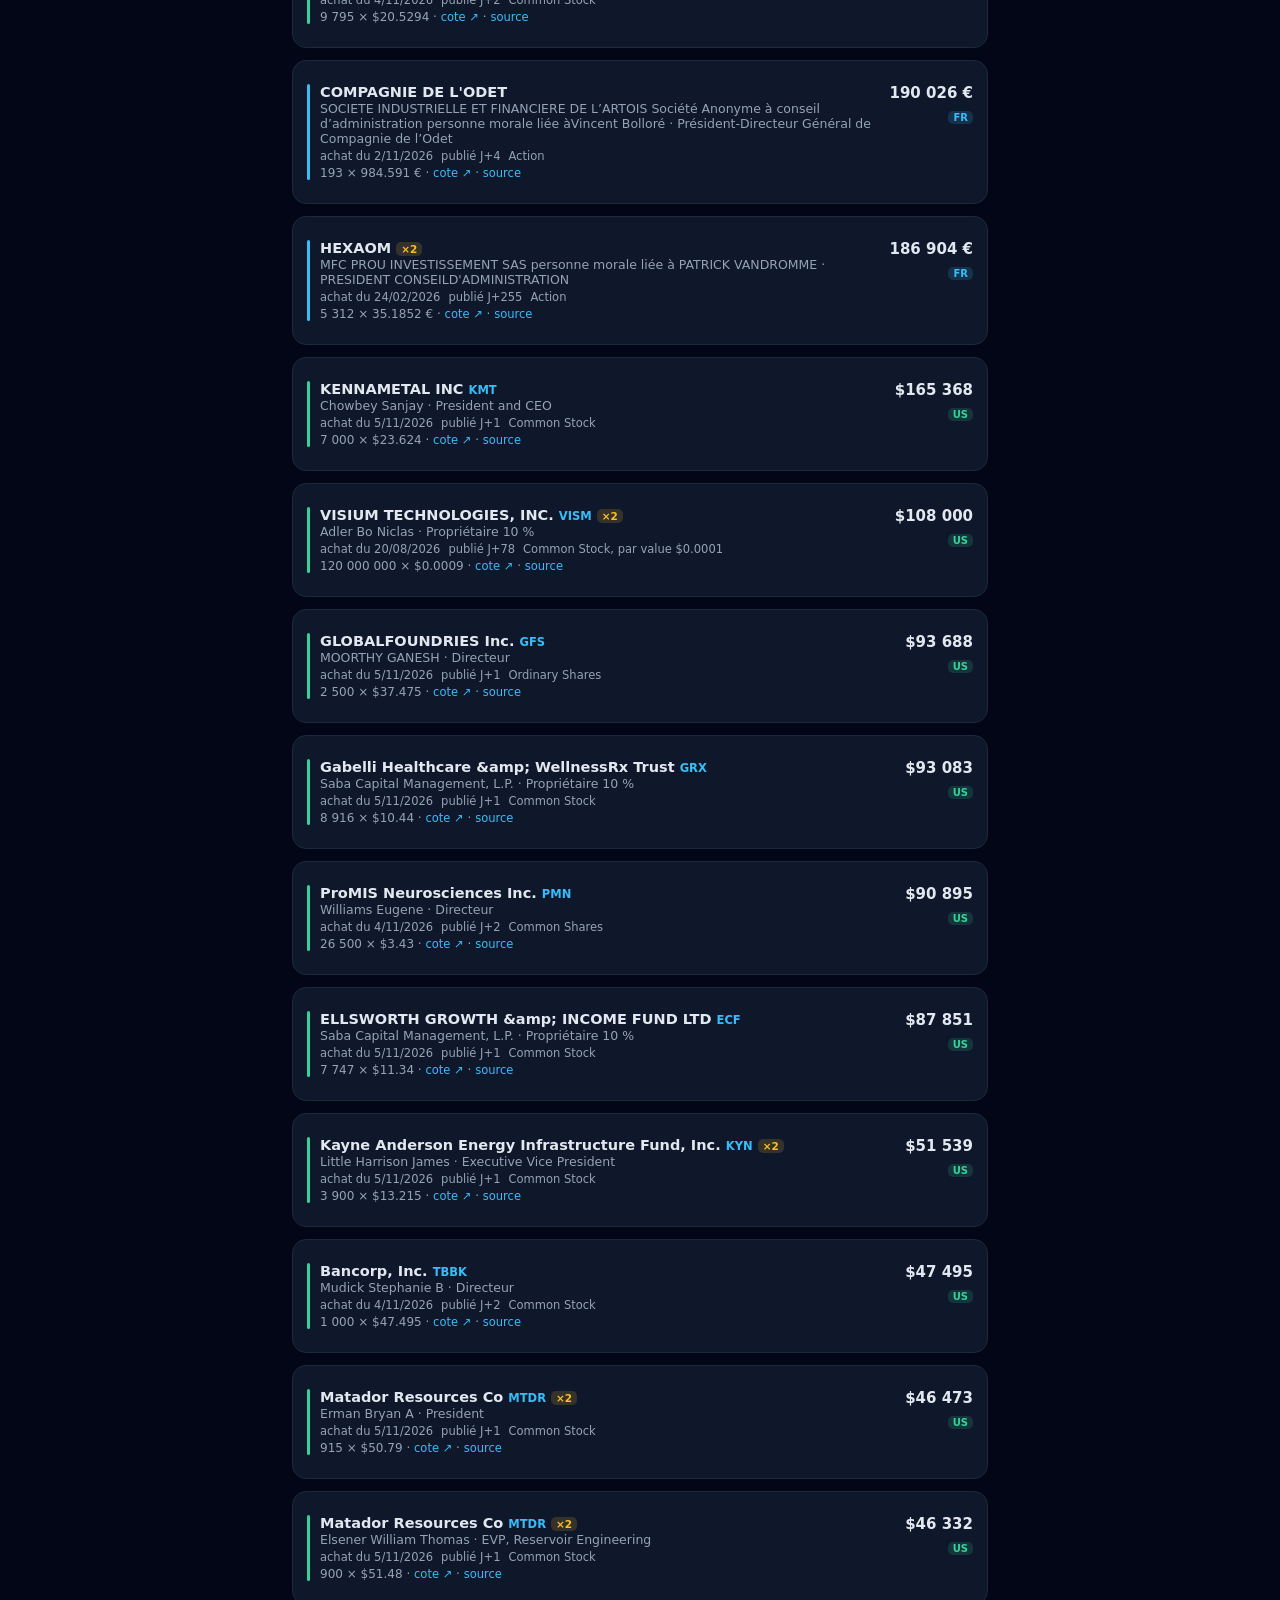
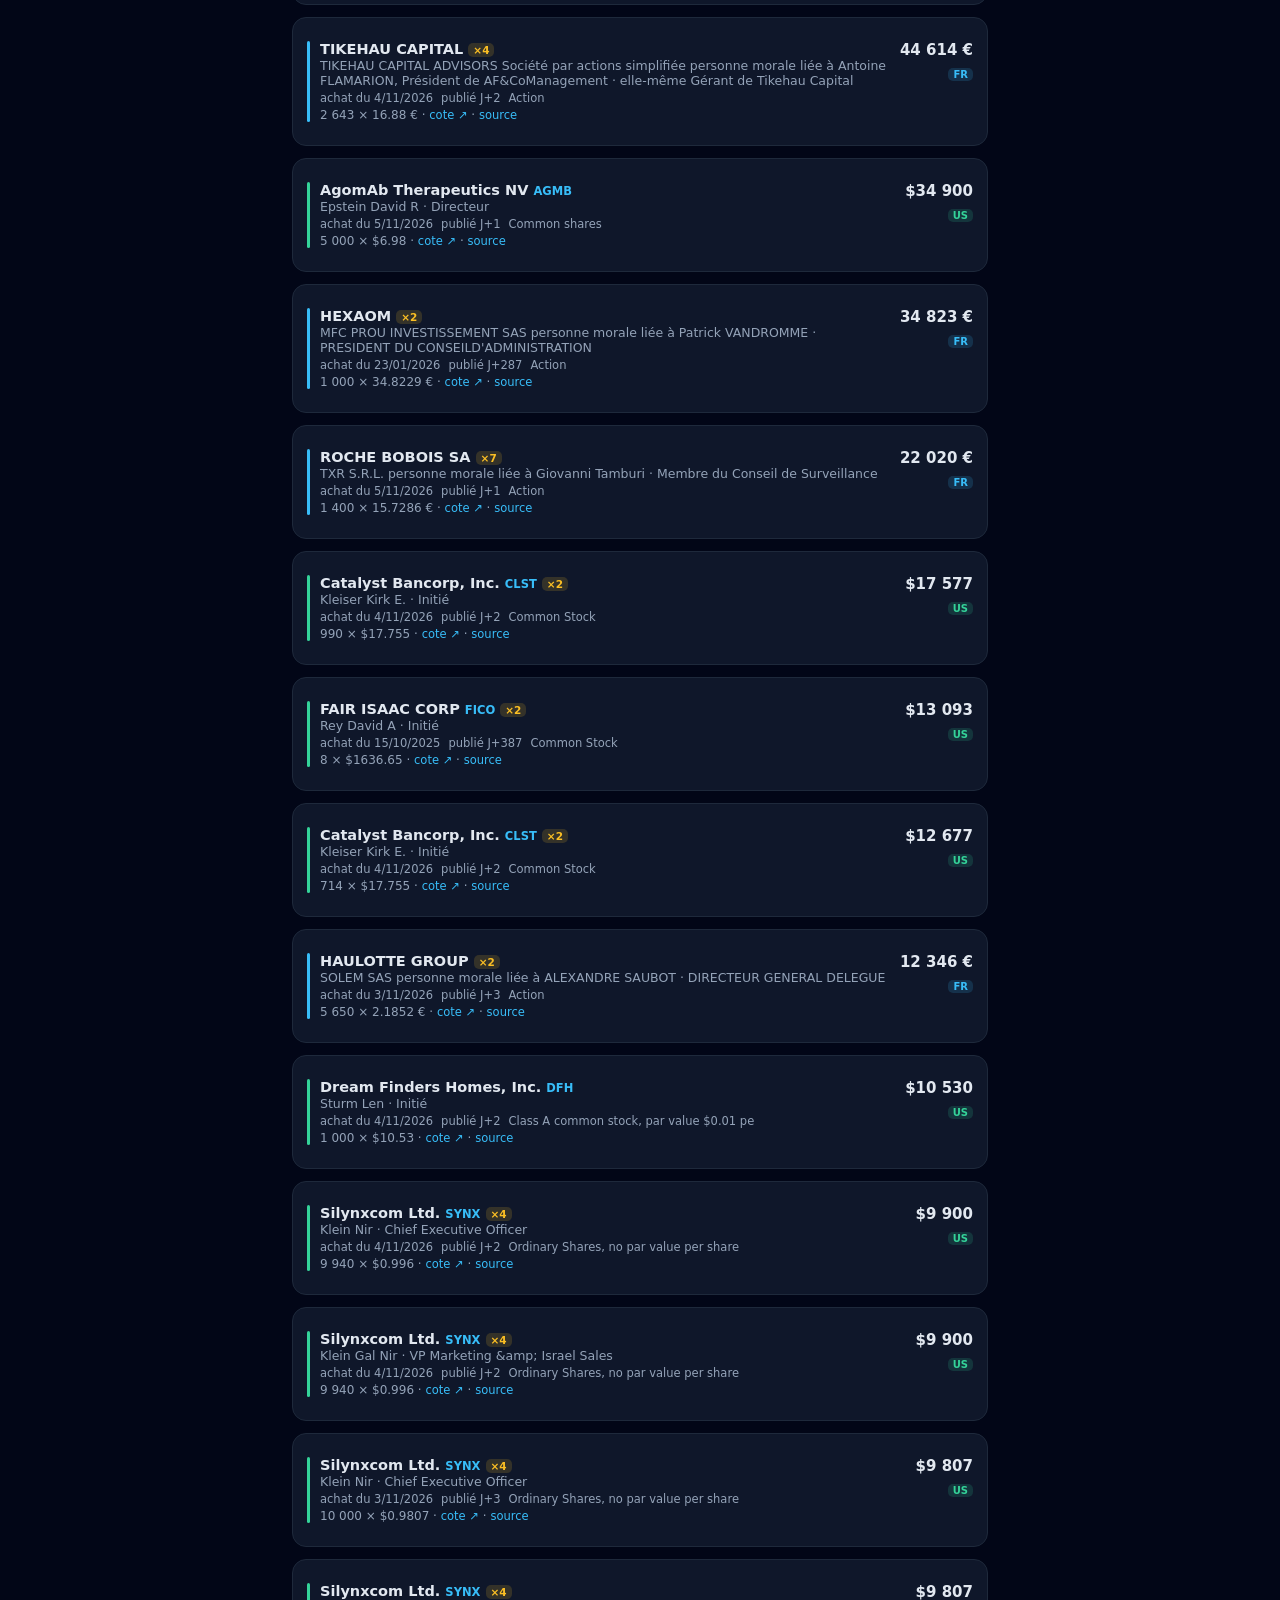
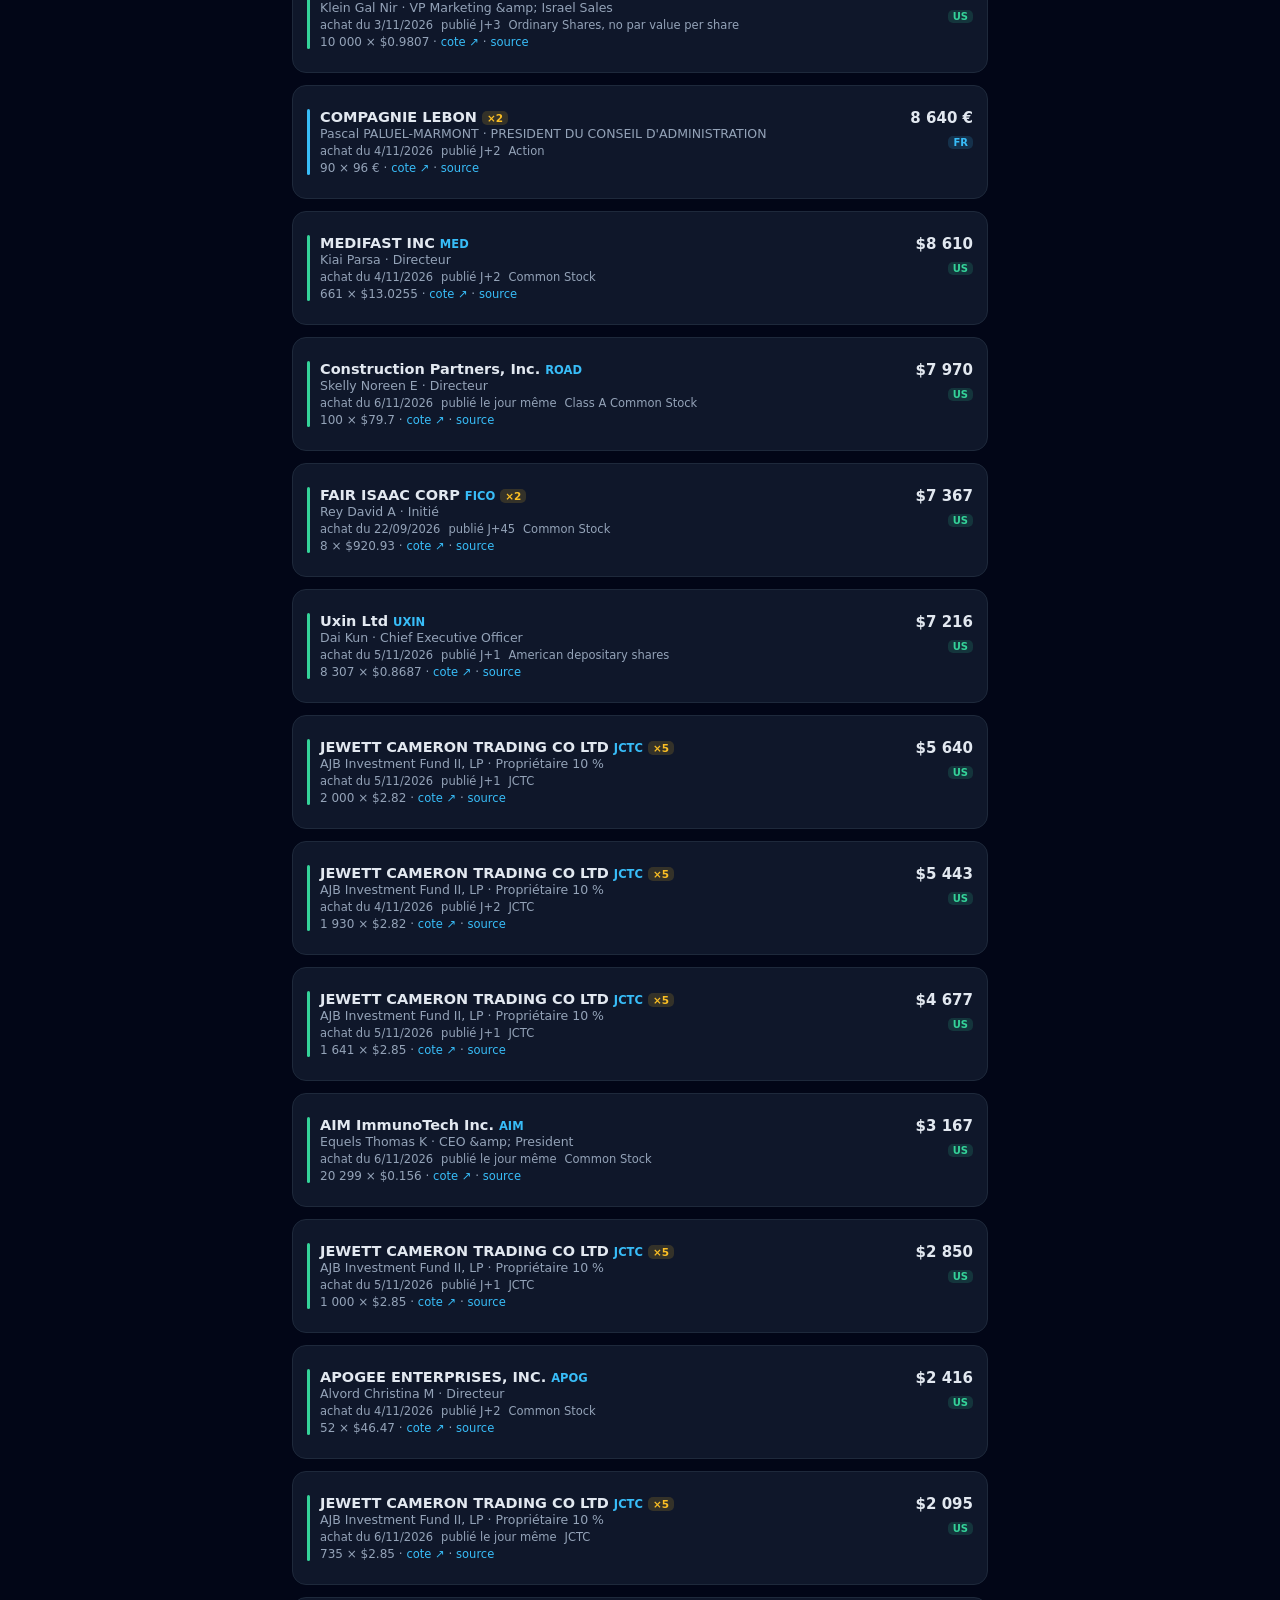
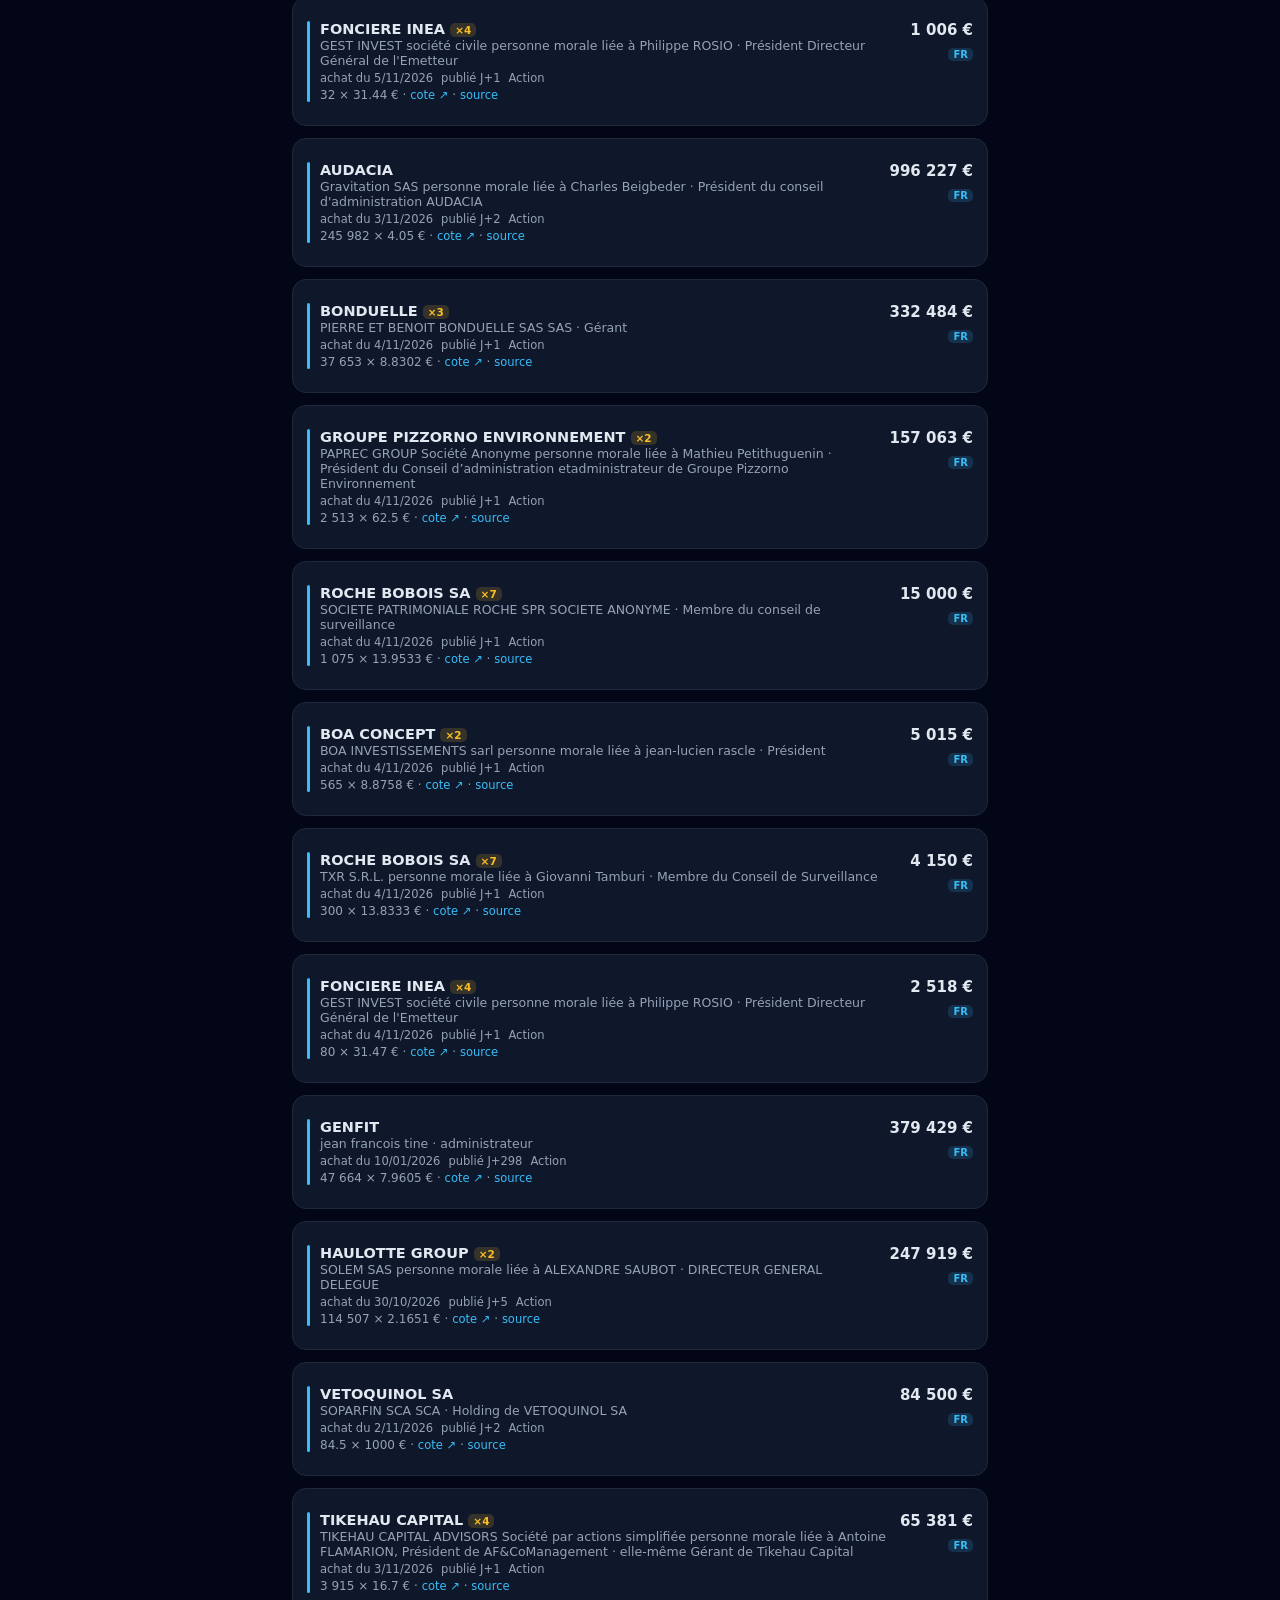
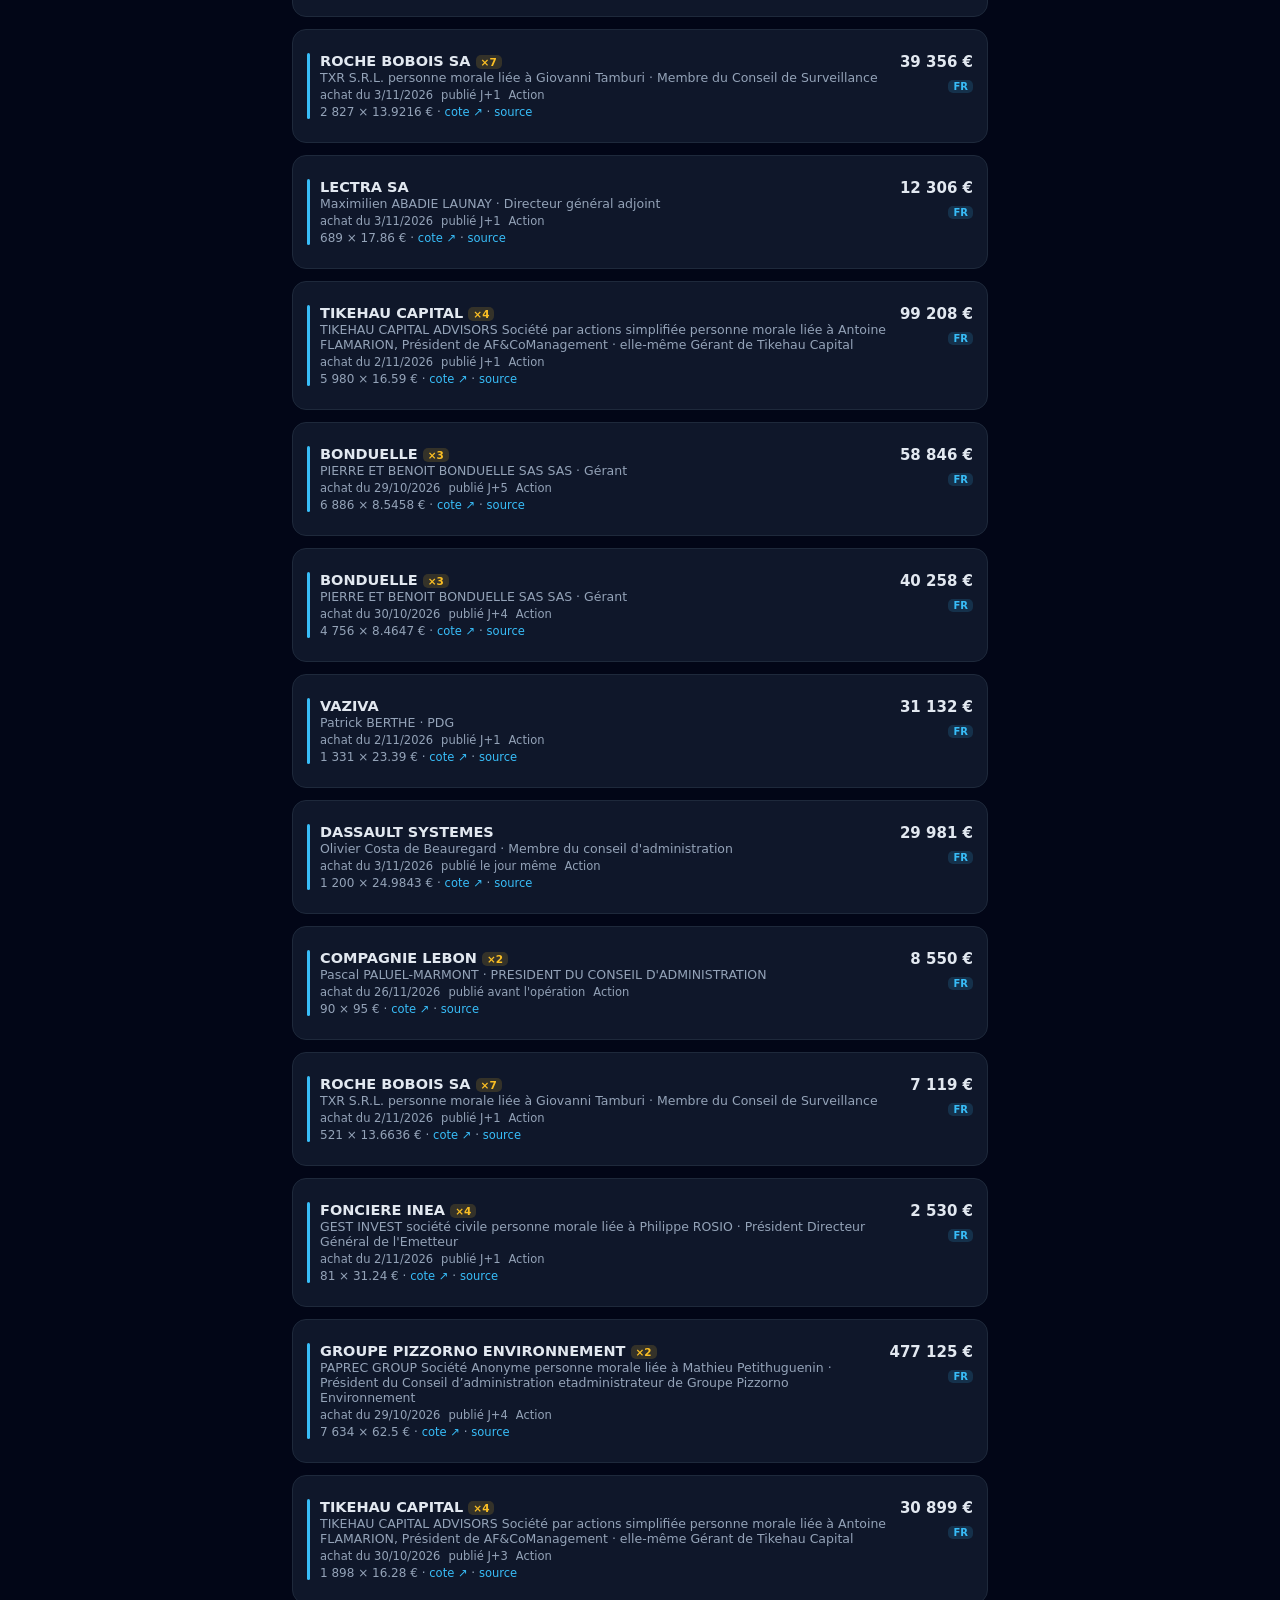
==== commit 990e02fa: "v4.0.10 : liste unique 🏆 Long terme (qualité 55 + point d'entrée 35 + initiés 10, jamais de malus) q" ====
--- a/index.html
+++ b/index.html
@@ -176,14 +176,14 @@
     <div class="card filters">
       <div class="filters">
         <div class="seg" id="segSb">
-          <button data-v="val" class="on">📐 Valorisation</button>
+          <button data-v="lt" class="on">🏆 Long terme</button>
+          <button data-v="val">📐 Valorisation</button>
           <button data-v="xins">🔀 × Initiés FR</button>
           <button data-v="obj">🎯 Objectifs</button>
-          <button data-v="opp">💎 Opportunité</button>
         </div>
         <input type="search" id="sq" placeholder="🔎 valeur du SBF 120…" aria-label="Rechercher">
       </div>
-      <p class="mut">Percentiles internes : <b>par secteur</b> quand ≥ 8 pairs du même secteur sont cotés (données TradingView), sinon sur tout l’indice. Pondération PER 50 % · rendement 30 % · P/B 20 % — le score affiche sa base (k/3 métriques) et son référentiel (vs secteur ou vs indice). Le score exige un bénéfice net positif — une société en perte n’est pas « pas chère », elle est en perte. La vue 🔀 ajoute le bonus initiés FR (clusters 30 j : +15/10/4 selon le niveau). La vue 🎯 classe par <b>potentiel vs l’objectif de consensus des analystes</b> (module Yahoo financialData : moyenne des prix cibles + les éléments économiques et financiers qui les fondent — croissance, marge opérationnelle, ROE, endettement) — l’avis du marché, ≠ notre score maison. La vue 💎 <b>Opportunité</b> croise <b>qualité 57 %</b> (ROE 35 %, marge op. 25 %, croissance CA 20 %, dette/CP 20 % — module Yahoo, classée <b>par secteur</b> comme la valorisation, ≥ 3 métriques sur 4 exigées ; en repli TradingView la croissance est absente : le score se calcule sur ROE, marge op. et dette/CP — 3/4) + <b>valorisation 43 %</b>. Capitaux propres négatifs → métriques non mesurables ; PER prévisionnel au-dessus du PER passé → ⚠️ bénéfices attendus en baisse. La <b>position dans la fourchette 52 semaines n'entre PAS dans le score</b> : c'est une étiquette d'information (📉 bas de fourchette) — la littérature (George &amp; Hwang) associe le momentum au <b>plus haut</b> 52 s., pas au plus bas ; elle ne sera réintégrée que si le journal de validation le démontre. Sans fondamentaux, pas de score 💎 — on n'invente rien. Outil de tri, pas un conseil.</p>
+      <p class="mut">Percentiles internes : <b>par secteur</b> quand ≥ 8 pairs du même secteur sont cotés (données TradingView), sinon sur tout l’indice. Pondération PER 50 % · rendement 30 % · P/B 20 % — le score affiche sa base (k/3 métriques) et son référentiel (vs secteur ou vs indice). Le score exige un bénéfice net positif — une société en perte n’est pas « pas chère », elle est en perte. La vue 🔀 ajoute le bonus initiés FR (clusters 30 j : +15/10/4 selon le niveau). La vue 🎯 classe par <b>potentiel vs l’objectif de consensus des analystes</b> (module Yahoo financialData : moyenne des prix cibles + les éléments économiques et financiers qui les fondent — croissance, marge opérationnelle, ROE, endettement) — l’avis du marché, ≠ notre score maison. La vue 🏆 <b>Long terme</b> est <b>LA liste unique</b> (demande du 09/11 : les 4 classements séparés n'en faisaient qu'un) : <b>qualité 55 %</b> (ROE 35 %, marge op. 25 %, croissance CA 20 %, dette/CP 20 % — module Yahoo, classée <b>par secteur</b> comme la valorisation, ≥ 3 métriques sur 4 exigées ; en repli TradingView la croissance est absente : le score se calcule sur ROE, marge op. et dette/CP — 3/4) + <b>point d'entrée 35 %</b> (valorisation PER/rendement/P/B vs pairs) + <b>initiés FR 10 %</b> (conviction des dirigeants sur 30 j, jamais de malus). Capitaux propres négatifs → métriques non mesurables ; PER prévisionnel au-dessus du PER passé → ⚠️ bénéfices attendus en baisse. Le <b>contexte d'entrée est affiché sans être noté</b> : 📉 position dans la fourchette 52 semaines (un point bas n'est pas un plancher — pièges à valeur) et 🎯 potentiel consensus (l'avis du marché) restent des <b>informations</b> — la littérature (George &amp; Hwang) associe le momentum au <b>plus haut</b> 52 s., pas au plus bas ; ils ne seront notés que si le journal de validation le démontre. Les vues 📐, 🔀 et 🎯 restent pour explorer une dimension chacune. Sans fondamentaux, pas de score 🏆 — on n'invente rien. Outil de tri, pas un conseil.</p>
     </div>
     <div id="sbList"></div>
   </div><!-- /viewSbf -->
@@ -197,7 +197,7 @@
         <li>🇺🇸 <b>SEC</b> : formulaires <b>Form 4</b> déposés sous <b>2 jours ouvrés</b>, transactions d'argent réel <b>code P</b> (achats) et <b>code S</b> (ventes) — selon les instructions SEC, P/S couvrent le marché <b>ou des transactions privées</b> ; conversions, dons, cadeaux et levées d'options exclus. Achats ≥ 1 000 $ ; ventes ≥ 50 000 $ et uniquement hors plan 10b5-1 / hors levée d'options.</li>
         <li>🔥 <b>Accumulations</b> : les sociétés où les initiés achètent plusieurs fois sont regroupées en haut — c'est là que le signal est le plus fort (surtout avec des initiés <b>distincts</b>).</li>
         <li>⏱ Relevé automatique <b>toutes les 2 h en jours ouvrés</b> (workflow GitHub Actions) ; l'app se rafraîchit à l'ouverture puis toutes les 10 min.</li>
-        <li>📊 <b>SBF 120</b> : cotes + valorisation (PER, rendement, P/B) via Yahoo Finance avec <b>repli automatique TradingView</b> quand Yahoo sature (la source réelle et l'indice utilisé — SBF 120 ou repli CAC 40 — sont affichés en haut de l'onglet), Euronext en <b>différé ≈ 15 min</b> (le temps réel officiel est payant), relevé toutes les <b>15 min pendant la cotation</b> (workflow dédié). Composition : Wikipédia FR (révision indices du 22/12/2025), tickers Euronext. 🎯 <b>Objectifs</b> : consensus des analystes (module Yahoo financialData, rafraîchi ~2×/jour) — prix cible moyen vs cours, nombre d'analystes, recommandation, et les éléments économiques et financiers qui fondent ces modèles (croissance du CA, marge opérationnelle, ROE, endettement). L'avis du marché, ≠ notre score maison. 💎 <b>Opportunité</b> : qualité (ROE, marge, croissance, dette — par secteur) × valorisation, pondération 57/43 — fondamentaux Yahoo, ou TradingView en repli sans la croissance (score sur 3/4). La position dans la fourchette <b>52 semaines</b> est affichée comme information (📉 bas de fourchette) mais <b>exclue du score</b> : George &amp; Hwang associent le momentum au plus HAUT 52 s., pas au plus bas. Chaque jour, le pipeline journalise le top 20 (fichier <code>journal-scores.jsonl</code>) pour mesurer un jour les rendements à 3/6/12 mois contre l'indice — heuristique de tri <b>non validée sur historique</b>, à confronter aux vues 🔀 (initiés) et 🎯 (consensus) avant toute décision.</li>
+        <li>📊 <b>SBF 120</b> : cotes + valorisation (PER, rendement, P/B) via Yahoo Finance avec <b>repli automatique TradingView</b> quand Yahoo sature (la source réelle et l'indice utilisé — SBF 120 ou repli CAC 40 — sont affichés en haut de l'onglet), Euronext en <b>différé ≈ 15 min</b> (le temps réel officiel est payant), relevé toutes les <b>15 min pendant la cotation</b> (workflow dédié). Composition : Wikipédia FR (révision indices du 22/12/2025), tickers Euronext. 🎯 <b>Objectifs</b> : consensus des analystes (module Yahoo financialData, rafraîchi ~2×/jour) — prix cible moyen vs cours, nombre d'analystes, recommandation, et les éléments économiques et financiers qui fondent ces modèles (croissance du CA, marge opérationnelle, ROE, endettement). L'avis du marché, ≠ notre score maison. 🏆 <b>Long terme</b> : <b>LA liste unique</b> — qualité 55 % (ROE, marge, croissance, dette — par secteur) + point d'entrée 35 % (valorisation PER/rendement/P/B vs pairs) + initiés FR 10 % (conviction des dirigeants, jamais de malus) ; fondamentaux Yahoo, ou TradingView en repli sans la croissance (score sur 3/4). La position dans la fourchette <b>52 semaines</b> et le potentiel consensus 🎯 sont affichés comme <b>contexte d'entrée</b> mais <b>exclus du score</b> : George &amp; Hwang associent le momentum au plus HAUT 52 s., pas au plus bas. Chaque jour, le pipeline journalise le top 20 (fichier <code>journal-scores.jsonl</code>) pour mesurer un jour les rendements à 3/6/12 mois contre l'indice — heuristique de tri <b>non validée sur historique</b>, à confronter aux vues 🔀 (initiés) et 🎯 (consensus) avant toute décision.</li>
       </ul>
       <p style="margin-top:6px">Personne ne peut faire plus vite : ces délais sont la loi. Ce que tu vois est déjà « au plus tôt légalement possible » — les parlementaires (STOCK Act, 45 jours) ne sont PAS suivis ici, car leur signal est périmé à la publication.</p>
       <p style="margin-top:6px">⚠️ Outil d'information, pas un conseil en investissement. Les initiés vendent pour mille raisons et achètent pour une : leur achat est un signal, pas une garantie.</p>
@@ -219,7 +219,7 @@
   var PREF_KEY = "sentinelle-perso-prefs-v1";
   var SEEN_KEY = "sentinelle-perso-lastseen-v1";
   var QKEY = "sentinelle-perso-quotes-v4";
-  var state = { data: null, quotes: null, newIds: {}, limit: 100, sbLimit: 100, prefs: { src: "all", side: "buy", sort: "date", m: 0, q: "", new: false, sbQ: "", tab: "ins", sbView: "val" } };
+  var state = { data: null, quotes: null, newIds: {}, limit: 100, sbLimit: 100, prefs: { src: "all", side: "buy", sort: "date", m: 0, q: "", new: false, sbQ: "", tab: "ins", sbView: "lt" } };
 
   var $ = function (id) { return document.getElementById(id); };
   var esc = typeof RI !== "undefined" ? RI.esc : function (s) { return String(s); };
@@ -242,7 +242,8 @@
         if (typeof p.new === "boolean") state.prefs.new = p.new;
         if (p.side === "buy" || p.side === "sell" || p.side === "all") state.prefs.side = p.side;
         if (p.tab === "ins" || p.tab === "sbf") state.prefs.tab = p.tab;
-        if (p.sbView === "val" || p.sbView === "xins") state.prefs.sbView = p.sbView;
+        if (p.sbView === "opp") p.sbView = "lt"; // v4.0.10 : la 💎 devient la liste unique 🏆 Long terme
+        if (p.sbView === "lt" || p.sbView === "val" || p.sbView === "xins" || p.sbView === "obj") state.prefs.sbView = p.sbView;
         if (typeof p.sbQ === "string") state.prefs.sbQ = p.sbQ;
       }
     } catch (e) { }
@@ -715,12 +716,12 @@
     var html = [];
     var isX = state.prefs.sbView === "xins";
     var isO = state.prefs.sbView === "obj";
-    var isP = state.prefs.sbView === "opp";
+    var isL = state.prefs.sbView === "lt"; // 🏆 LA liste unique : long terme + point d'entrée
     var recFr = { strong_buy: "fort achat", buy: "achat", hold: "conserver", underperform: "sous-perf.", sell: "vente" };
     function fmtPctSigned(v) { return (v > 0 ? "+" : "") + String(Math.round(v * 10) / 10).replace(".", ",") + " %"; }
     for (var i = 0; i < shown.length; i++) {
       var e = shown[i];
-      var sc = isX ? e.xScore : (isO ? e.upX : (isP ? e.oScore : e.score));
+      var sc = isX ? e.xScore : (isO ? e.upX : (isL ? e.ltScore : e.score));
       var up = e.chg > 0, dn = e.chg < 0;
       html.push(
         '<div class="card"><div class="row fr"><div class="bar"></div>' +
@@ -729,11 +730,11 @@
         ' <span class="tk">' + esc(e.mn) + '</span> <span class="gb">' + sbGroupLabel(e.g) + '</span>' +
         (e.approx ? ' <span class="gb" title="Ticker résolu approximativement (correspondance de nom incertaine) — cours à vérifier avant toute décision">≈ à vérifier</span>' : "") +
         (e.ins > 0 ? ' <span class="lvl l' + e.insLvl + '" title="Initiés FR en accumulation sur 30 j (vue 🔰)">' + (e.insLvl >= 2 ? "🔥" : "×2") + " +" + e.ins + "</span>" : "") +
-        (isP && e.pos52 != null && e.pos52 <= 20
-          ? ' <span class="gb" title="Cours dans le bas de sa fourchette 52 semaines (' + (e.gapLo != null ? "+" + esc(String(Math.round(e.gapLo * 10) / 10).replace(".", ",")) + " % de son plus bas" : "position " + e.pos52 + "/100") + '). Étiquette d’information, pas un signal d’achat : George &amp; Hwang associent le momentum au PLUS HAUT 52 s., pas au plus bas ; un point bas n’est pas un plancher. Le point bas n’entre pas dans le score 💎 (exclu en v4.0.8 avant validation).">📉 bas de fourchette 52 s.</span>'
+        (isL && e.pos52 != null && e.pos52 <= 20
+          ? ' <span class="gb" title="Cours dans le bas de sa fourchette 52 semaines (' + (e.gapLo != null ? "+" + esc(String(Math.round(e.gapLo * 10) / 10).replace(".", ",")) + " % de son plus bas" : "position " + e.pos52 + "/100") + '). Point d\u2019entrée AFFICHÉ, pas un signal d\u2019achat : George &amp; Hwang associent le momentum au PLUS HAUT 52 s., pas au plus bas ; un point bas n\u2019est pas un plancher. La position 52 s. n\u2019entre pas dans le score 🏆 (exclu en v4.0.8 avant validation).">📉 bas de fourchette 52 s.</span>'
           : "") +
-        (isP && e.earnWarn
-          ? ' <span class="gb" title="Le PER prévisionnel est AU-DESSUS du PER passé : le consensus s’attend à des bénéfices en baisse. Le profil « pas chère » qui va avec est typique du piège à valeur — croiser avec 🔀 initiés et 🎯 objectifs.">⚠️ bénef. attendus en baisse</span>'
+        (isL && e.earnWarn
+          ? ' <span class="gb" title="Le PER prévisionnel est AU-DESSUS du PER passé : le consensus s\u2019attend à des bénéfices en baisse. Le profil « pas chère » qui va avec est typique du piège à valeur — croiser avec 🔀 initiés et 🎯 objectifs.">⚠️ bénef. attendus en baisse</span>'
           : "") +
         "</div>" +
         '<div class="meta"><span>cours <b>' + esc(RI.fmtNum(e.px)) + ' €</b> <span class="' + (up ? "up" : (dn ? "dn" : "")) + '">' + esc(RI.fmtPct(e.chg)) + "</span></span>" +
@@ -756,7 +757,7 @@
             (e.de != null ? " · dette/CP " + esc(String(Math.round(e.de)).replace(".", ",")) + " %" : "") +
             "</div>"
           : "") +
-        (isP && e.w52lo != null && e.w52hi != null
+        (isL && e.w52lo != null && e.w52hi != null
           ? '<div class="details">📉 52 s. : ' + esc(String(Math.round(e.w52lo * 100) / 100).replace(".", ",")) + " – " + esc(String(Math.round(e.w52hi * 100) / 100).replace(".", ",")) + " €" +
             (e.gapLo != null ? " · cours à +" + esc(String(Math.round(e.gapLo * 10) / 10).replace(".", ",")) + " % du plus bas" : "") +
             (e.dd52 != null ? " · " + esc(fmtPctSigned(Math.round(e.dd52 * 10) / 10)) + " du plus haut" : "") +
@@ -764,13 +765,13 @@
           : "") +
         "</div>" +
         '<div class="sbsc">' + (sc == null
-          ? '<span title="' + (isP ? "Qualité non mesurable (fondamentaux Yahoo indisponibles), société en perte, ou moins de 3 métriques qualité sur 4 — pas de score 💎, on n’invente rien" : (isO ? "Pas d’objectif de consensus pour cette valeur (module Yahoo financialData)" : "Pas de bénéfice net sur les 4 derniers trimestres (PER indisponible) — hors classement valorisation")) + '">—</span>'
-          : '<b title="' + (isP
-              ? "Score 💎 Opportunité = qualité " + e.qScore + "/100 (base " + e.qBase + "/4 : ROE 35 % · marge op. 25 % · croissance CA 20 % · dette/CP 20 % · " + (e.qMode === "sector" ? "vs pairs du même secteur" : "vs indice") + ") + valorisation " + e.score + "/100 (PER/rendement/P/B vs pairs) — pondération 57/43. La position 52 s. n'entre PAS dans le score (étiquette d'information ; cf. George & Hwang) et sera réintégrée seulement si le journal de validation la justifie. Heuristique de tri, jamais validée sur historique indépendant — pas un conseil."
+          ? '<span title="' + (isL ? "Qualité non mesurable (fondamentaux indisponibles ou moins de 3 métriques sur 4) ou valorisation non mesurable (perte) — pas de score 🏆, on n’invente rien" : (isO ? "Pas d’objectif de consensus pour cette valeur (module Yahoo financialData)" : "Pas de bénéfice net sur les 4 derniers trimestres (PER indisponible) — hors classement valorisation")) + '">—</span>'
+          : '<b title="' + (isL
+              ? "Score 🏆 Long terme = qualité " + e.qScore + "/100 × 55 % (ROE/marge op./croissance/dette, " + (e.qMode === "sector" ? "vs pairs du même secteur" : "vs indice") + ", base " + e.qBase + "/4 — les meilleures entreprises) + valorisation " + e.score + "/100 × 35 % (PER/rendement/P/B vs pairs — le point d’entrée) + initiés FR " + (e.ins > 0 ? "+" + e.ins + " (conviction des dirigeants, jamais de malus)" : "0") + " × 10 %. La position 52 s. et le consensus 🎯 sont AFFICHÉS comme contexte d’entrée, pas notés. Heuristique de tri jamais validée sur historique indépendant — pas un conseil."
               : (isO
                 ? "Potentiel vs objectif de consensus des analystes (prix cible moyen ÷ cours − 1) — l’avis du marché, pas notre score maison"
                 : "Score de valorisation : PER 50 % · rendement 30 % · P/B 20 % — base " + (e.vBase || 0) + "/3 métriques · classement " + (e.vMode === "sector" ? "vs pairs du même secteur (≥ 8 cotés)" : "vs tout l’indice"))) + '">' + (isO ? esc(fmtPctSigned(sc)) : sc) + "</b>") +
-        (isX && e.ins > 0 ? "<small>+" + e.ins + " initiés</small>" : "<small>" + (isX ? "score + initiés" : (isO ? "vs objectif" : (isP ? "qualité+val" : ((e.vBase || 0) + "/3 · " + (e.vMode === "sector" ? "vs secteur" : "vs indice"))))) + "</small>") +
+        (isX && e.ins > 0 ? "<small>+" + e.ins + " initiés</small>" : "<small>" + (isX ? "score + initiés" : (isO ? "vs objectif" : (isL ? "qualité+entrée+initiés" : ((e.vBase || 0) + "/3 · " + (e.vMode === "sector" ? "vs secteur" : "vs indice"))))) + "</small>") +
         "</div>" +
         "</div></div>"
       );
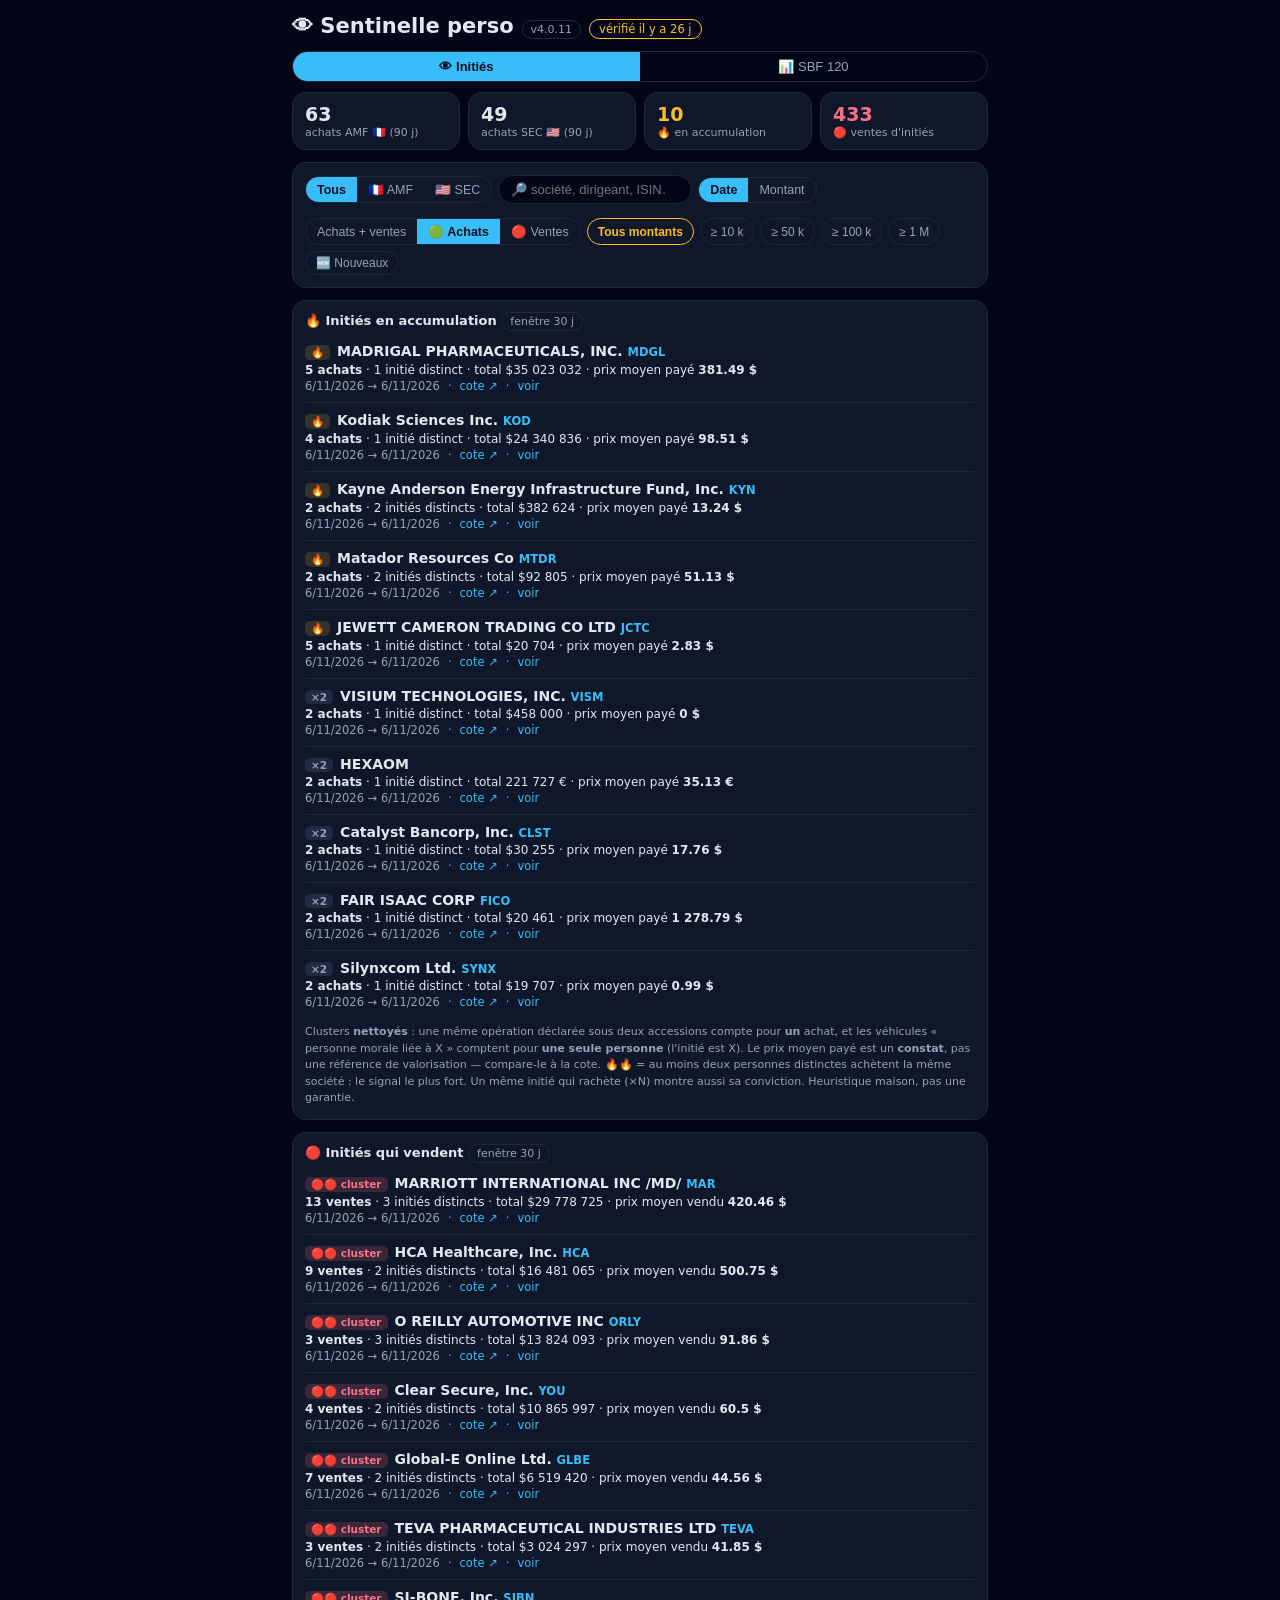
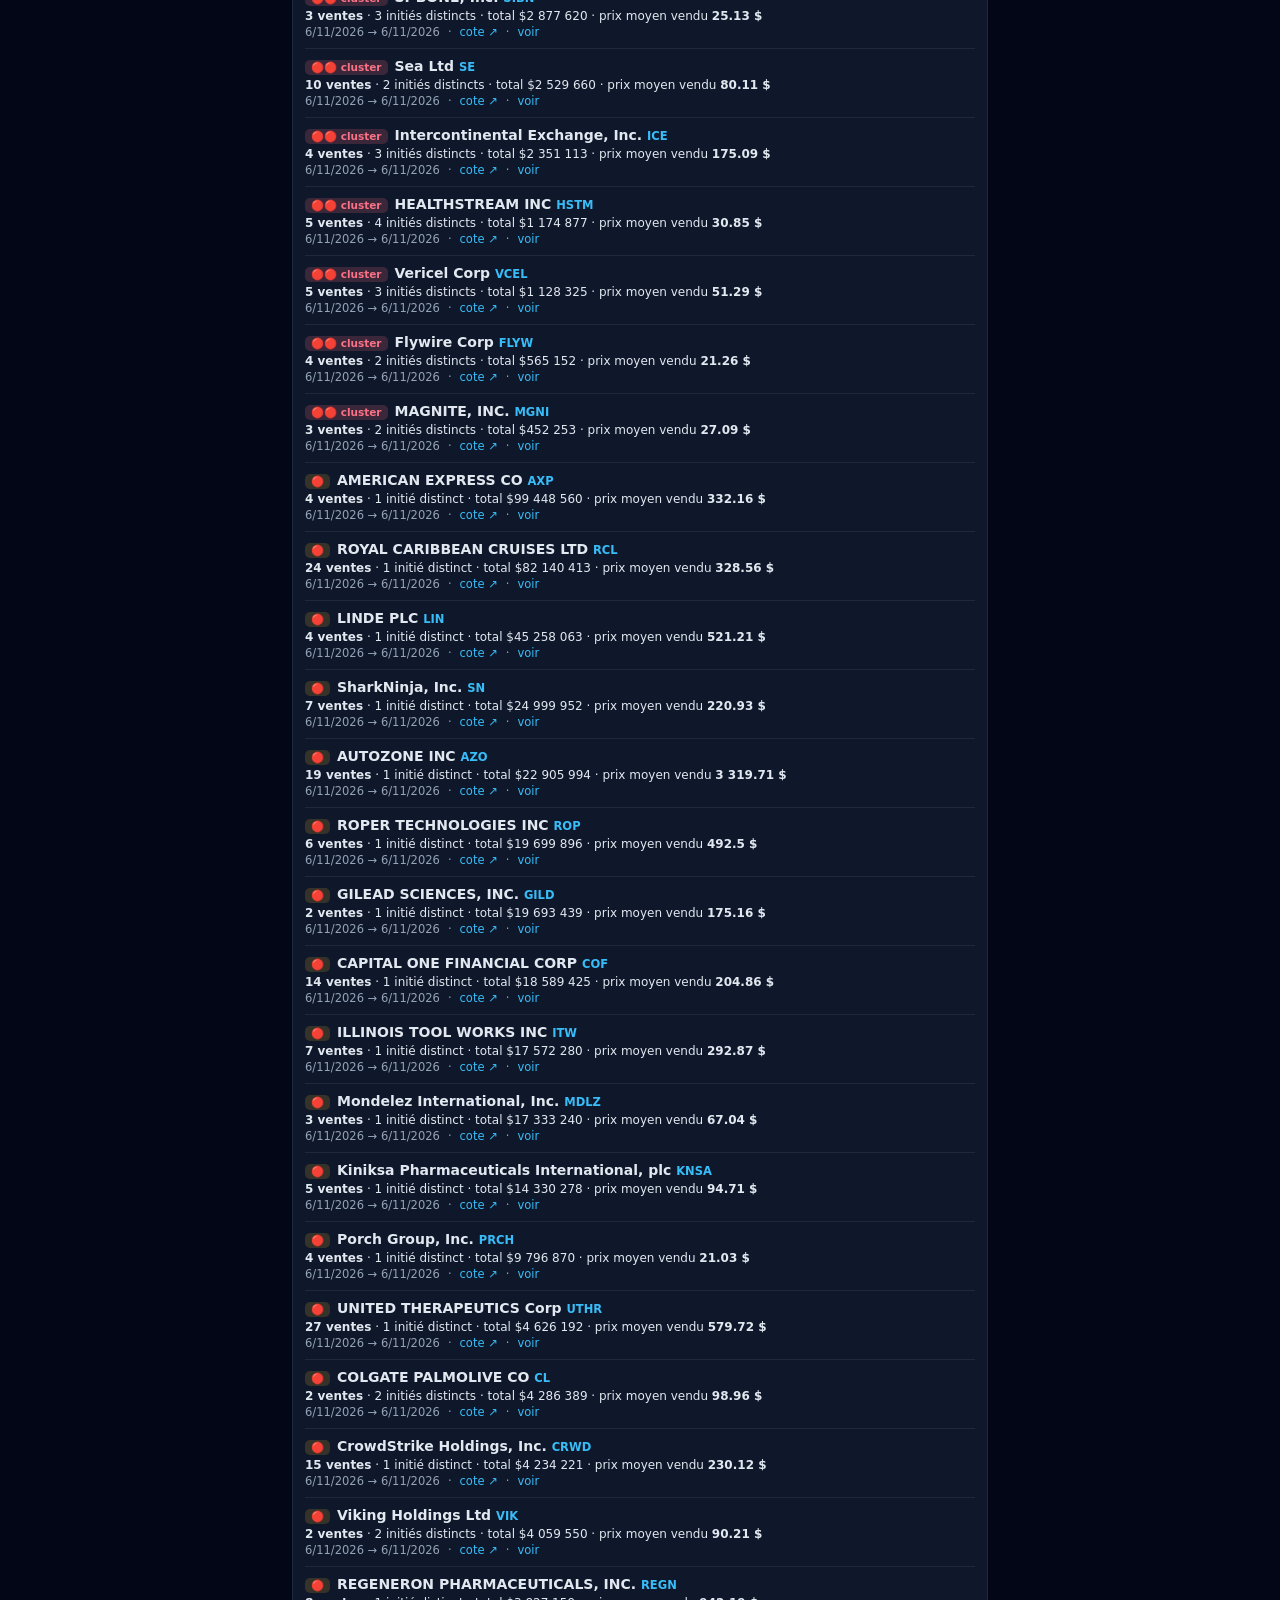
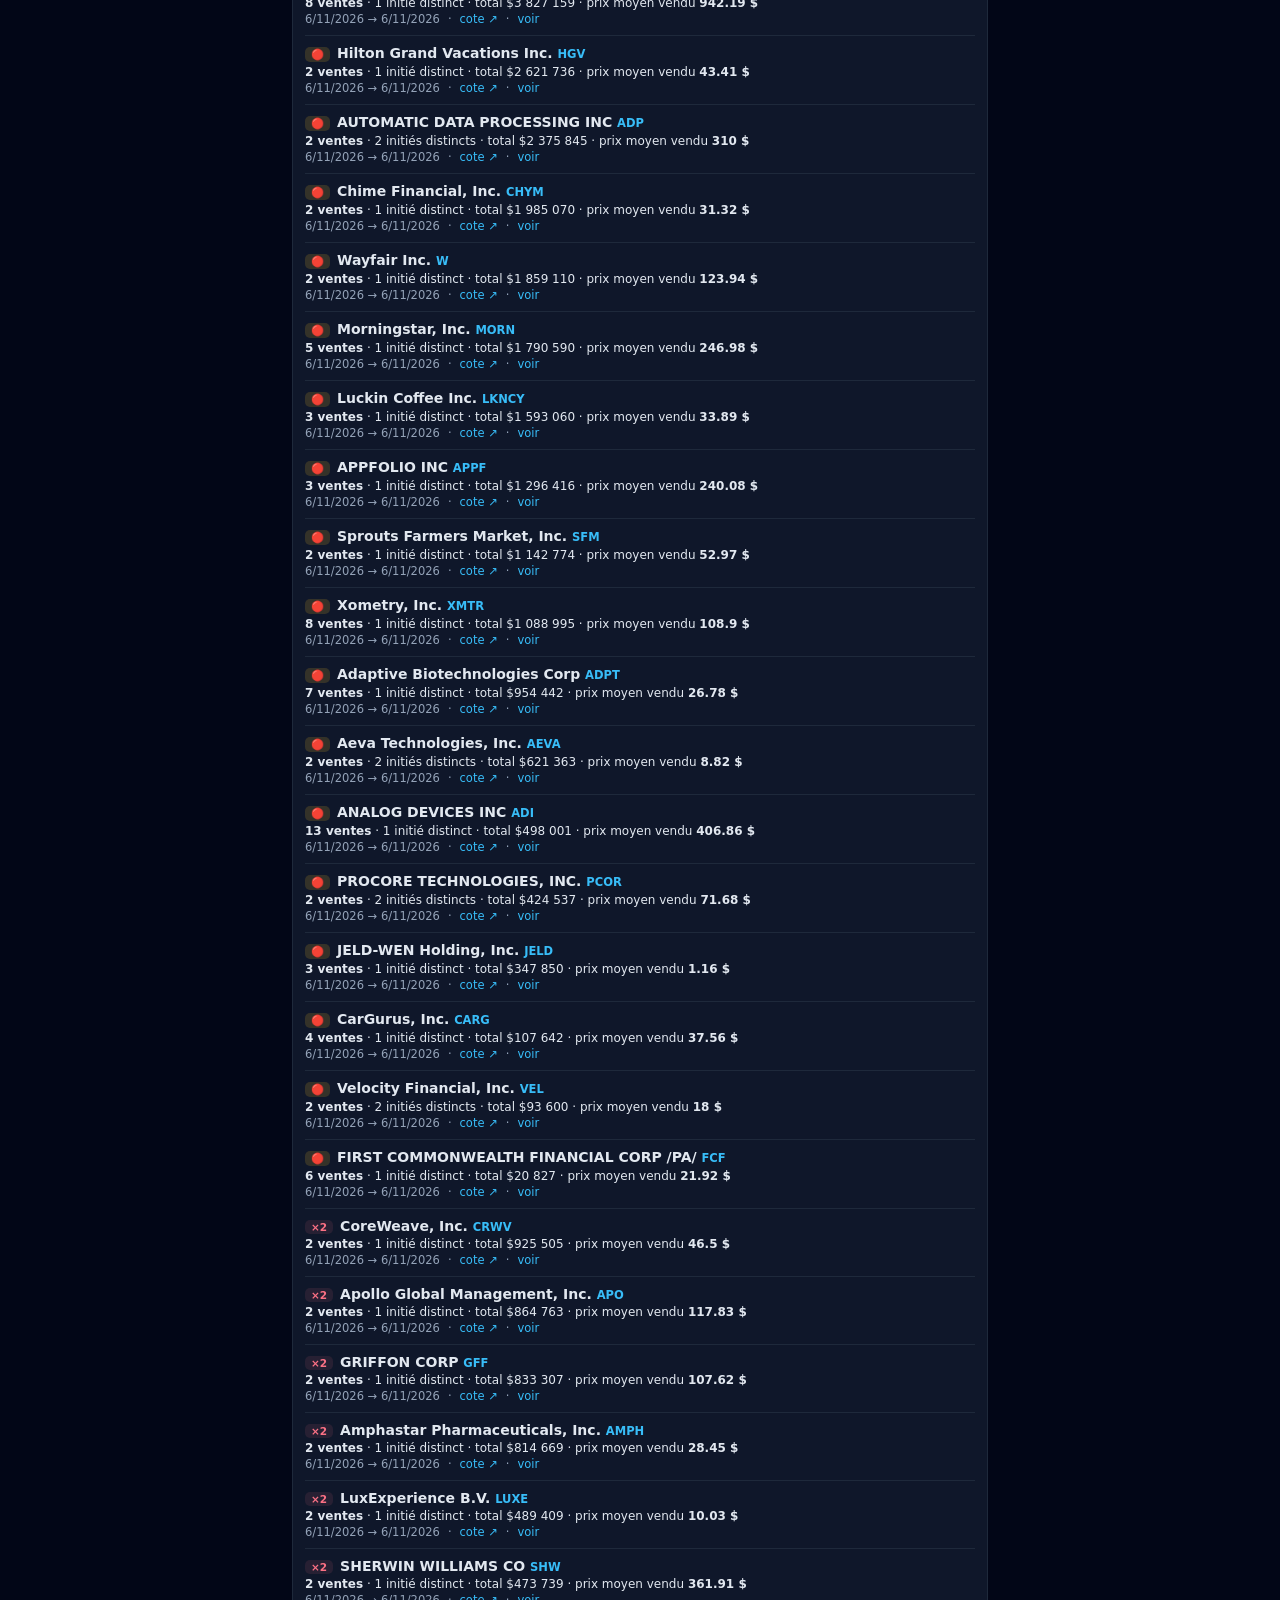
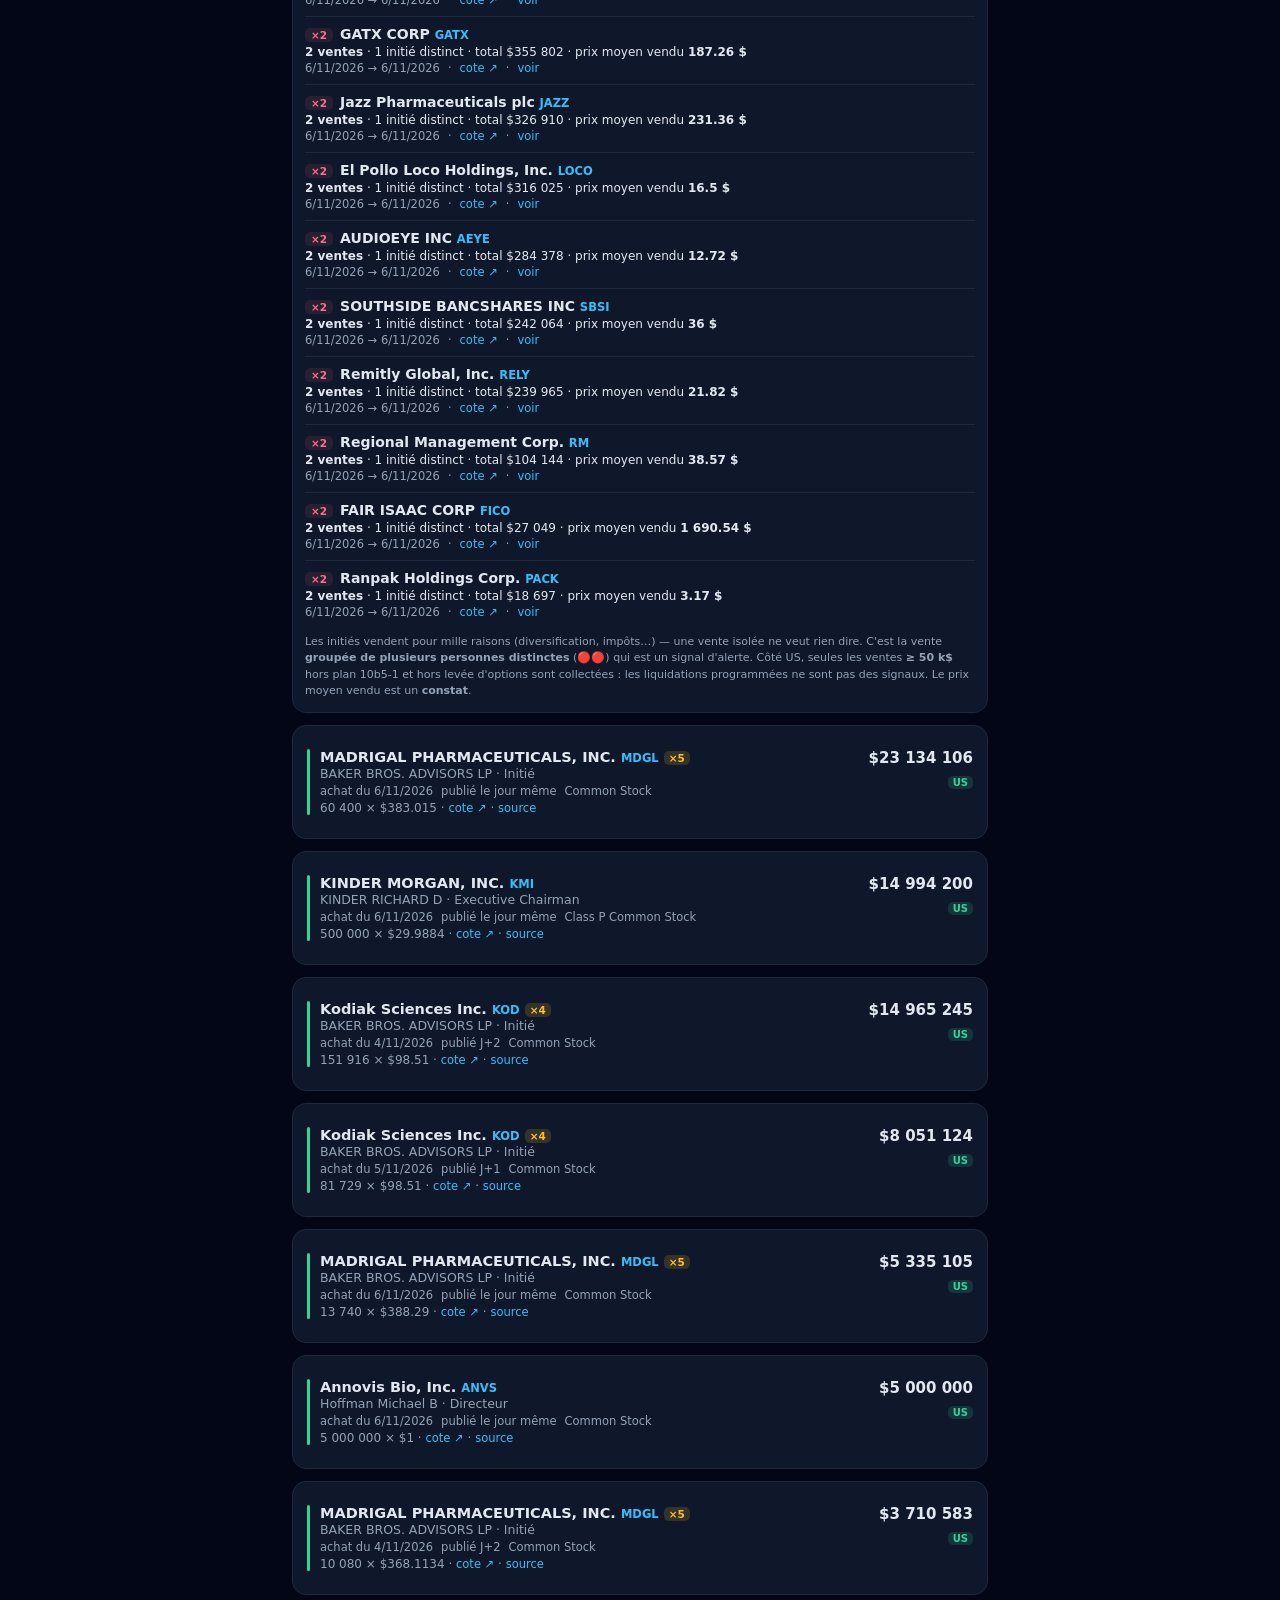
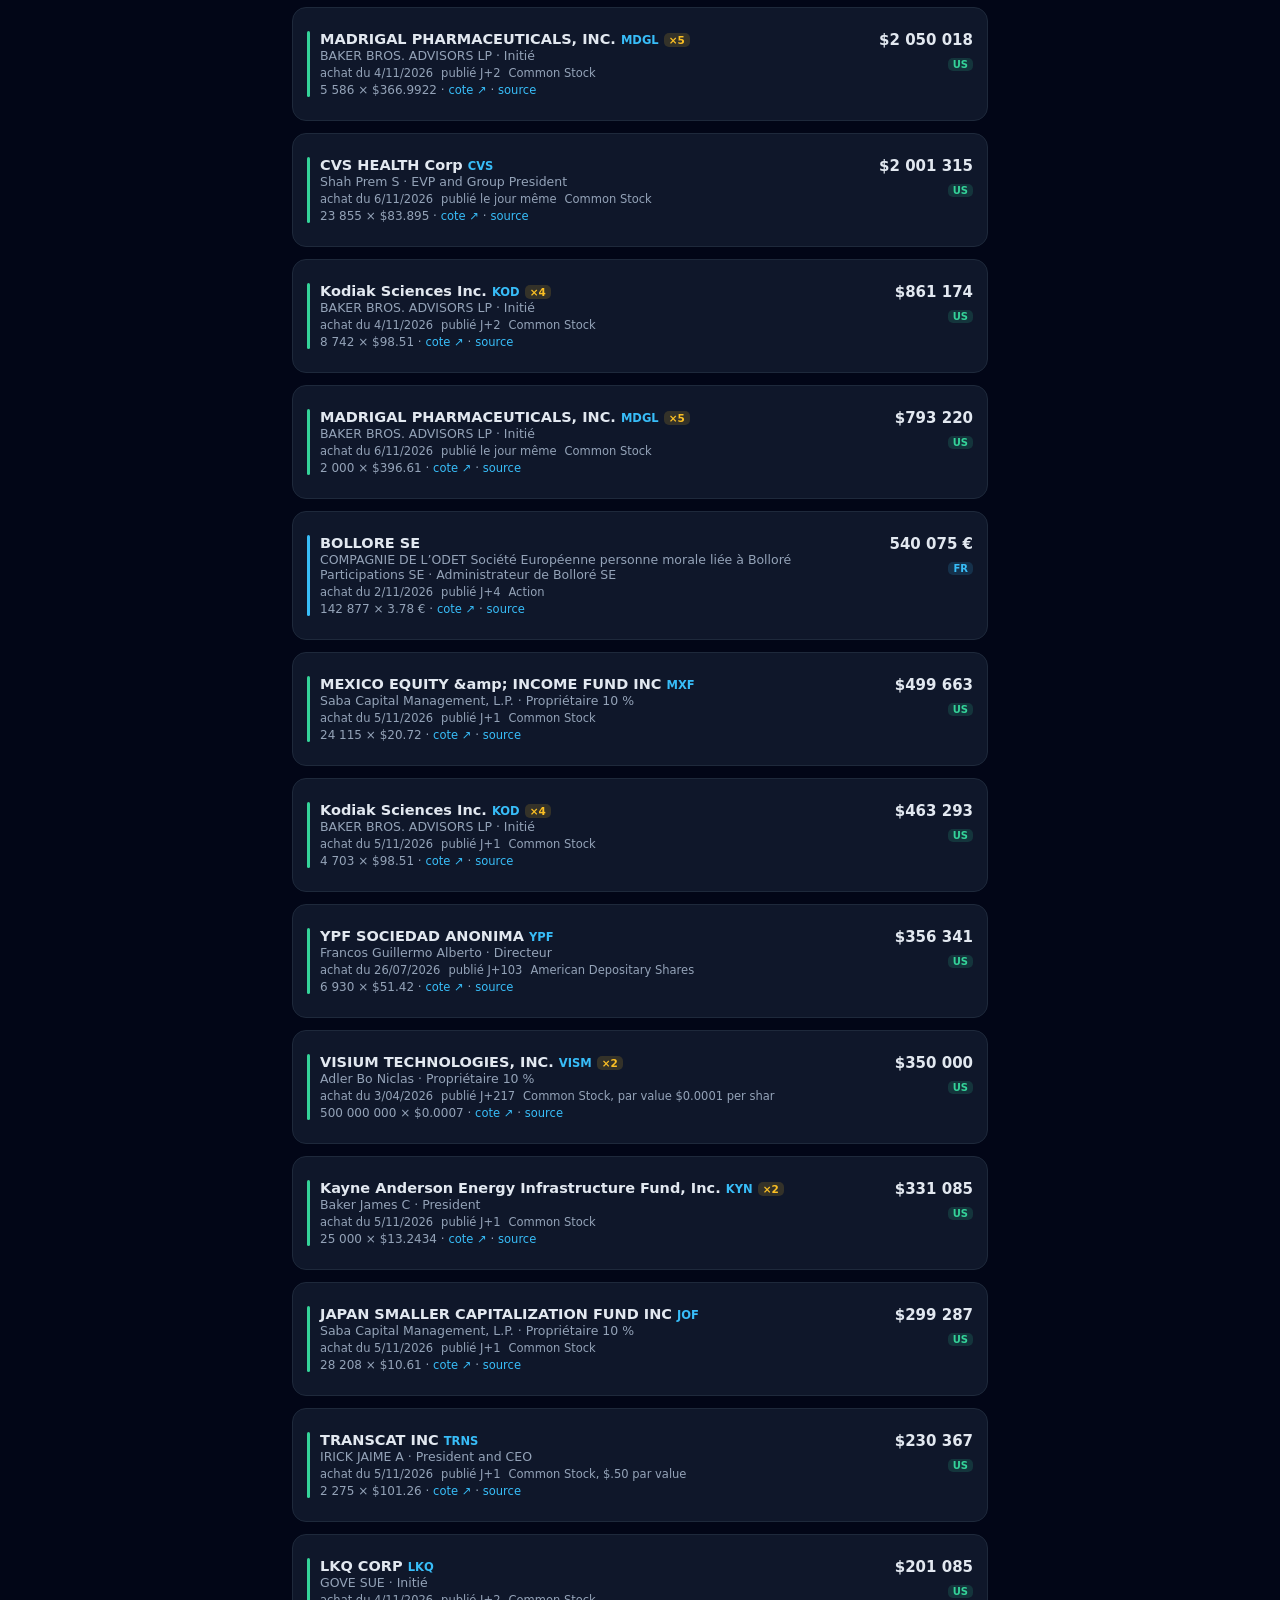
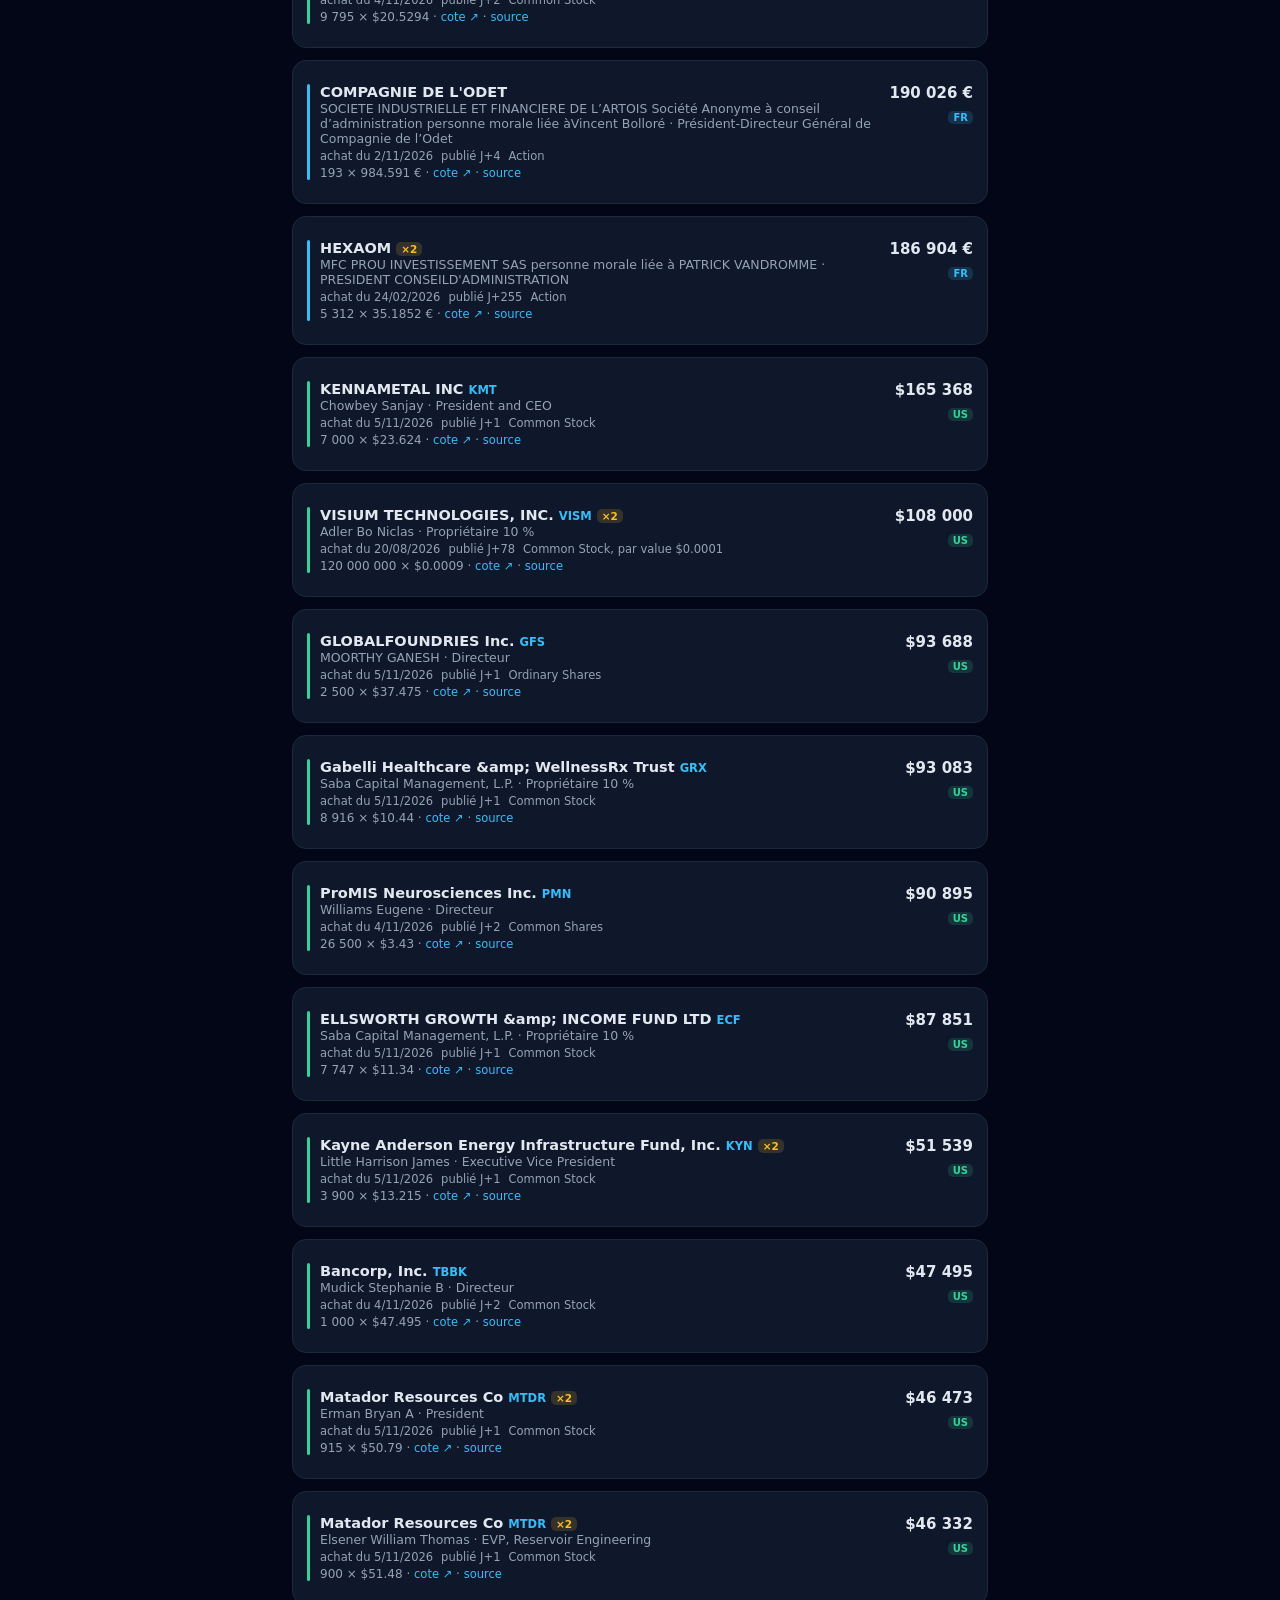
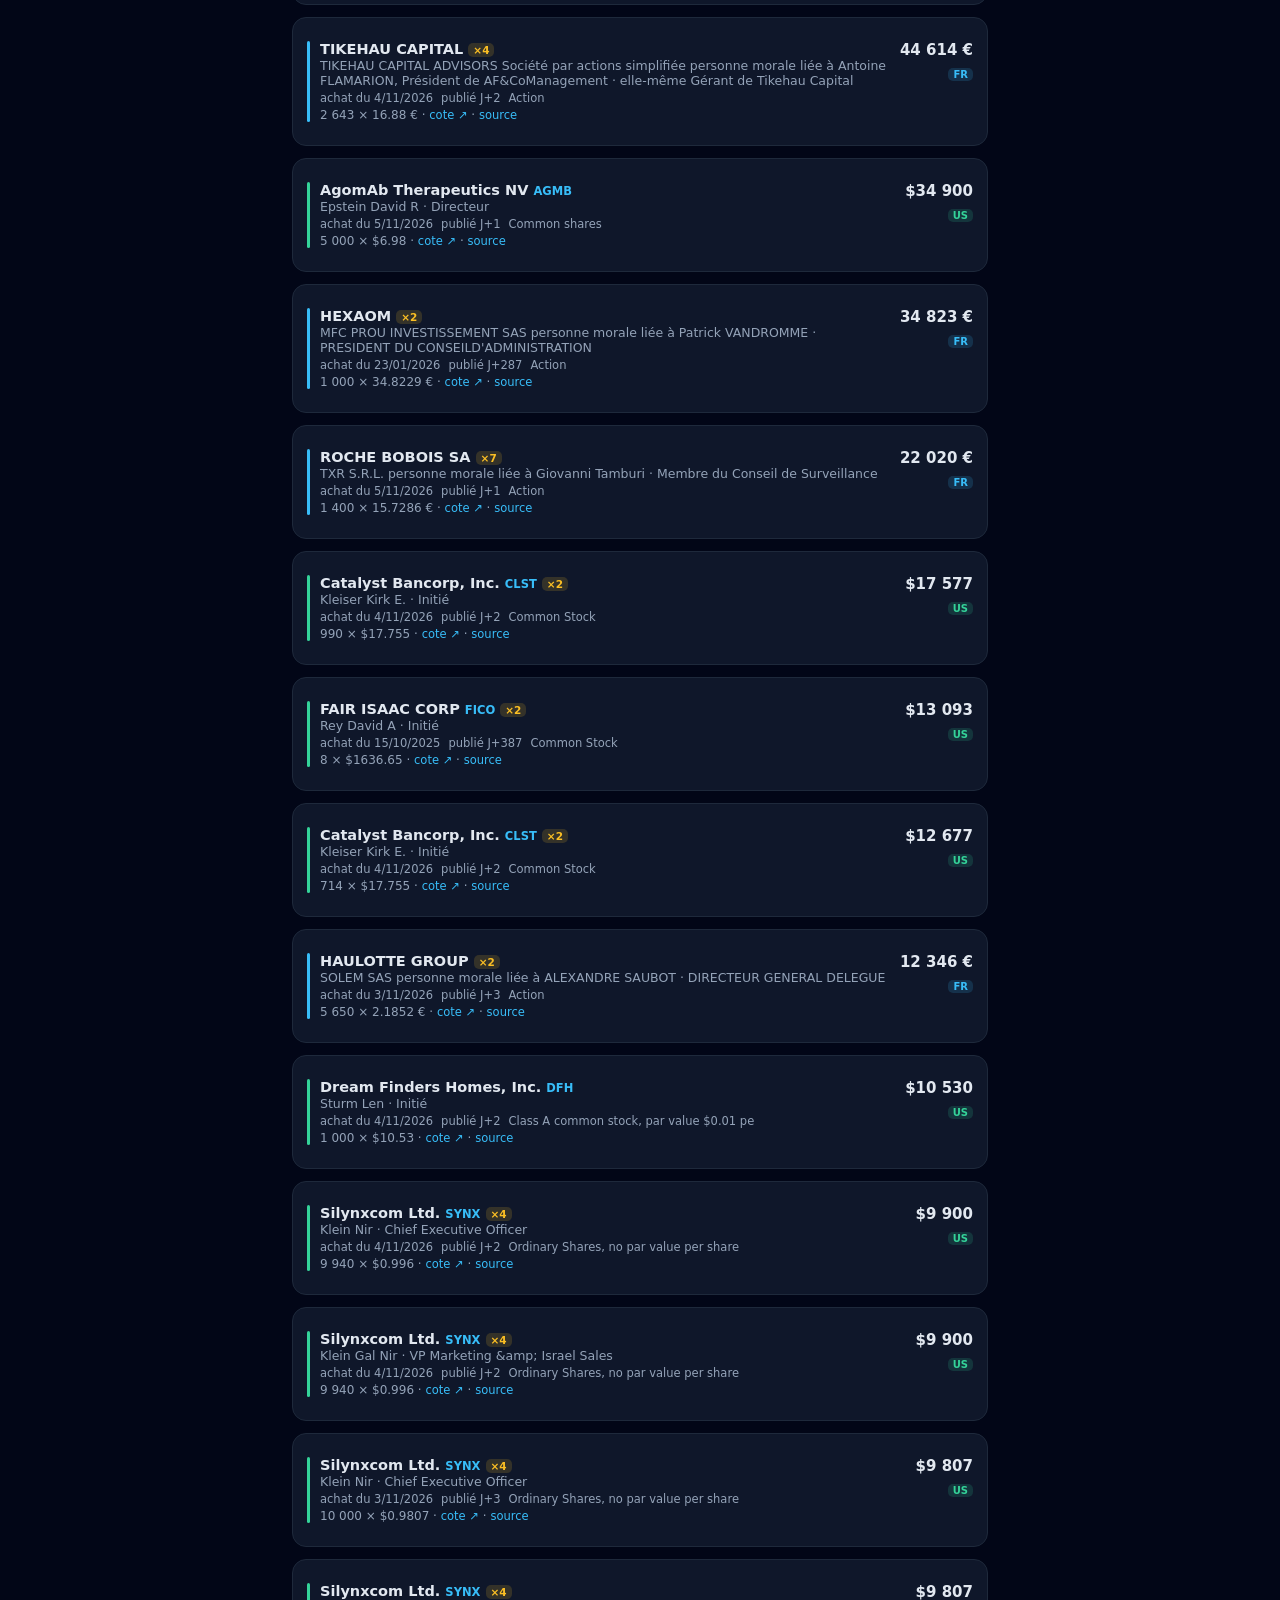
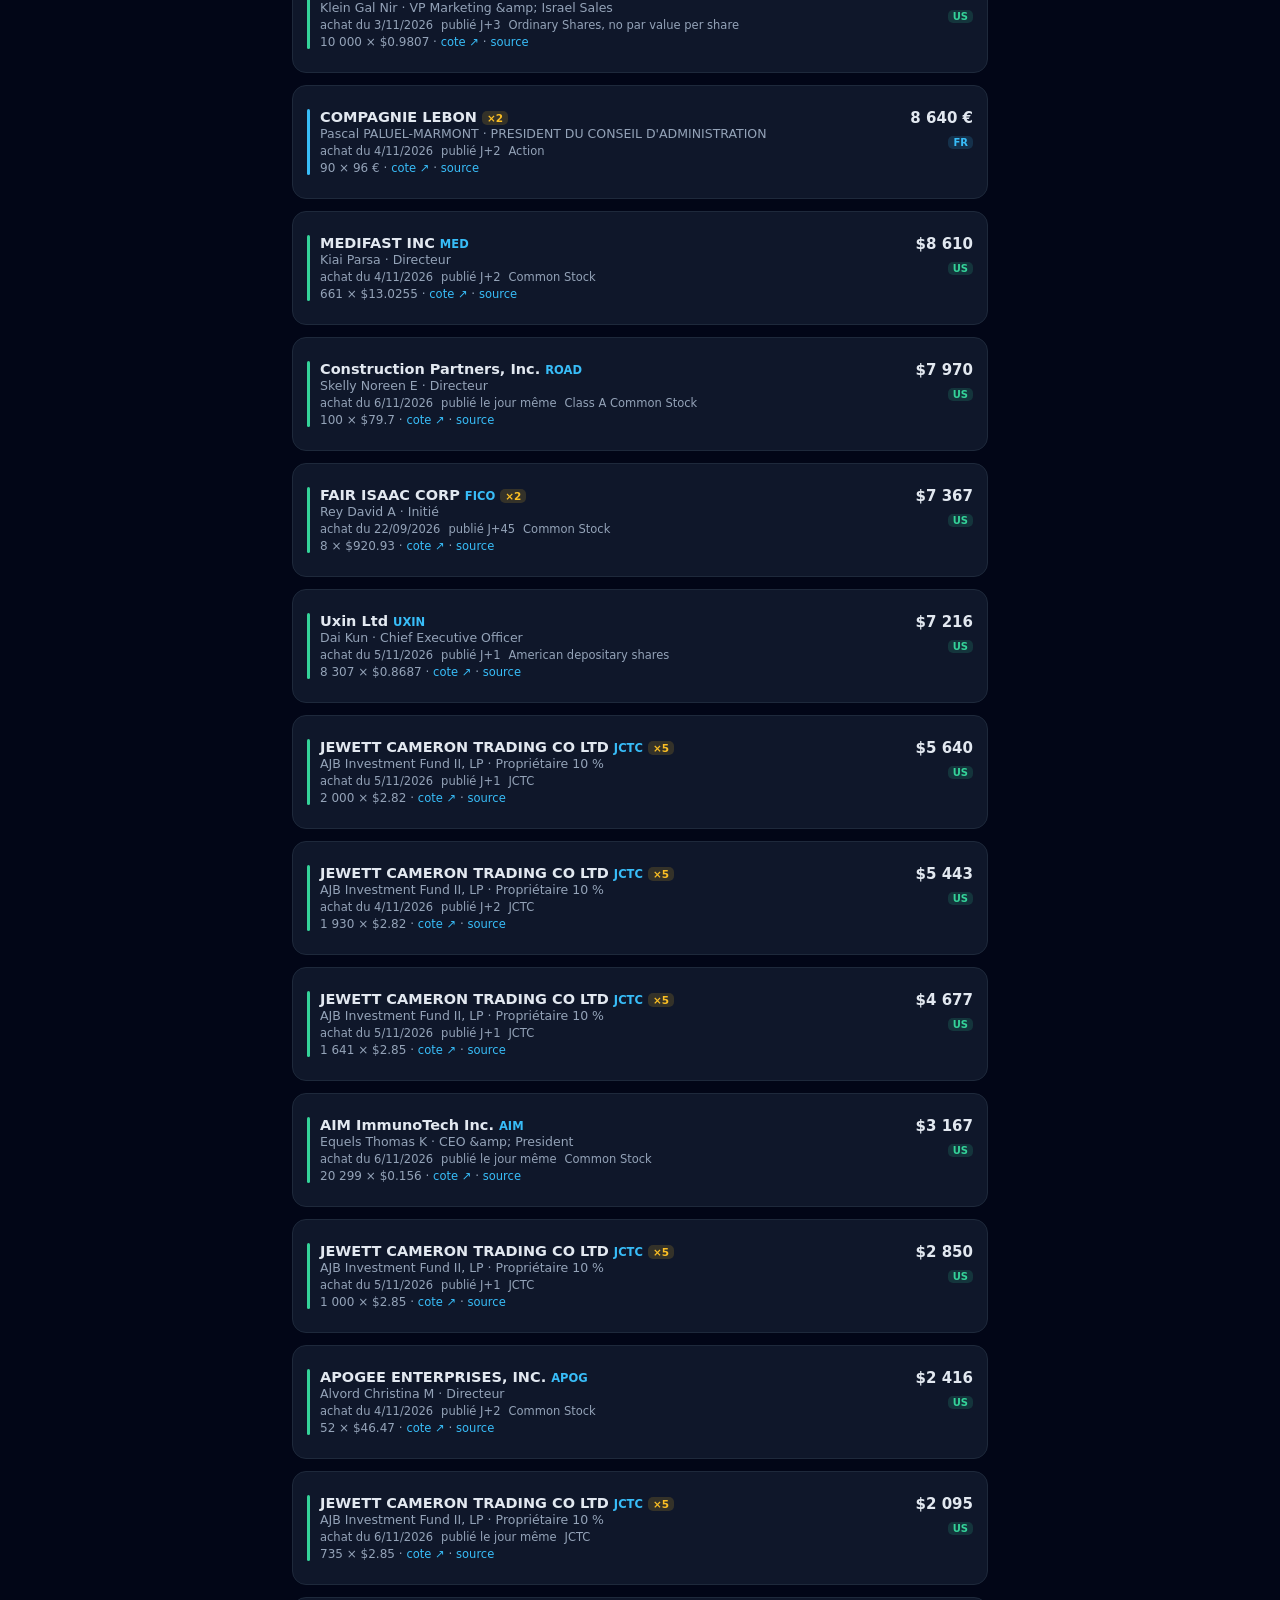
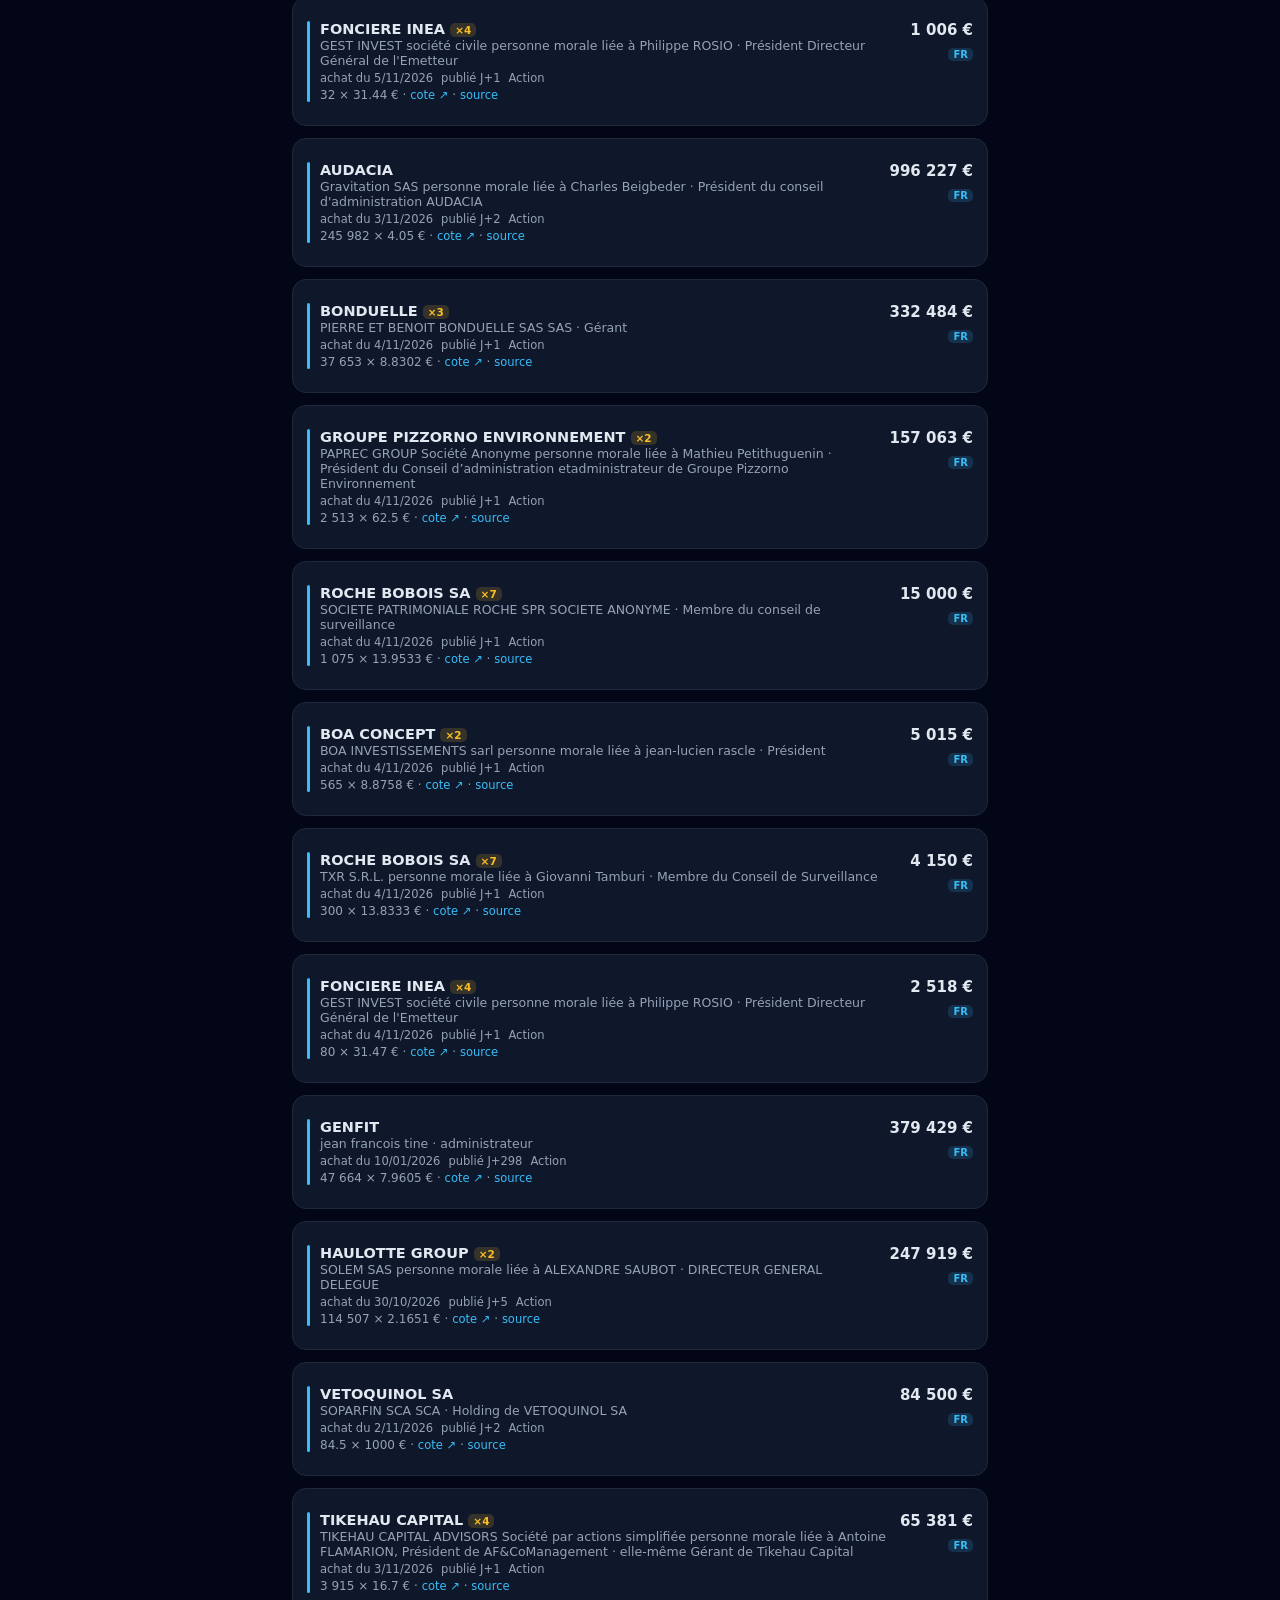
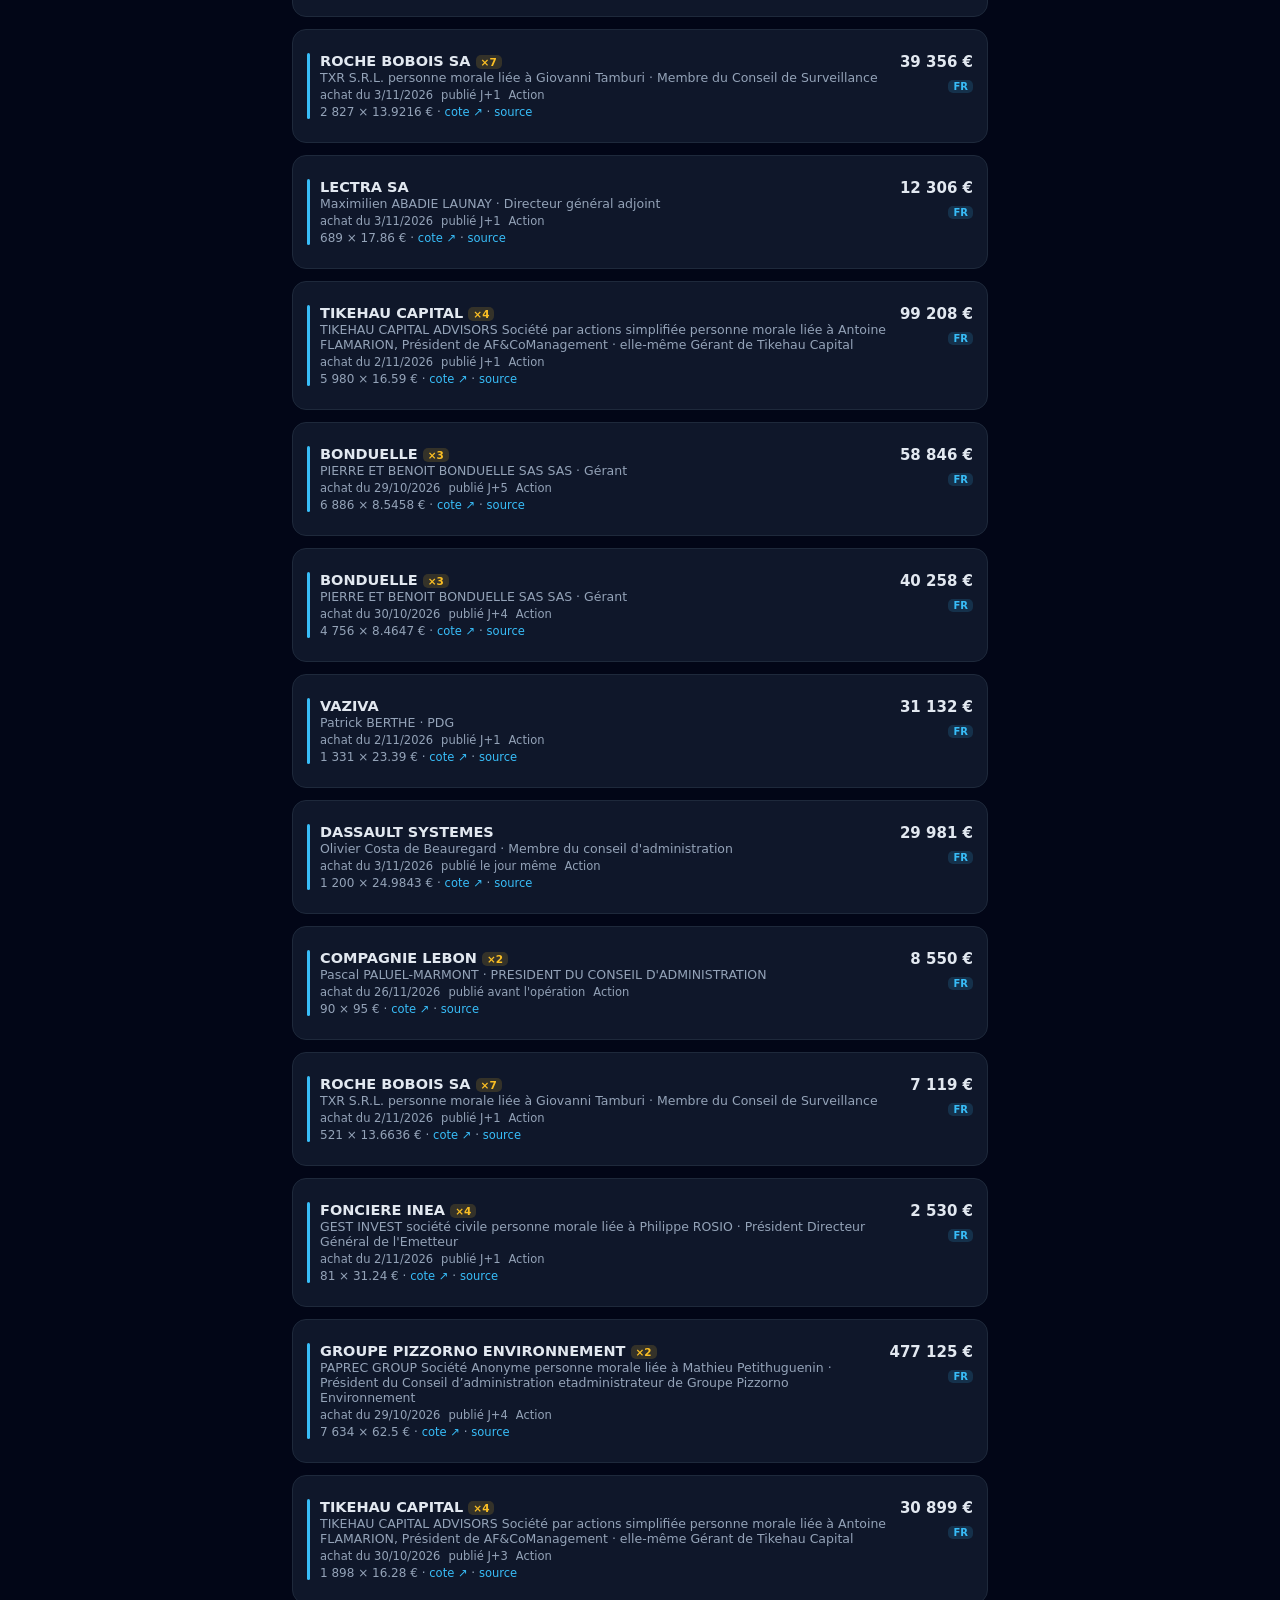
==== commit 561bea68: "v4.0.11 UN SEUL classement 🏆 — segments 📐 🔀 🎯 supprimés, tri Long terme permanent (qualité 55 % + en" ====
--- a/index.html
+++ b/index.html
@@ -175,15 +175,10 @@
     <div class="card hidden" id="sbBanner" style="background:rgba(251,191,36,.07);border-color:rgba(251,191,36,.4);font-size:13px;line-height:1.5"></div>
     <div class="card filters">
       <div class="filters">
-        <div class="seg" id="segSb">
-          <button data-v="lt" class="on">🏆 Long terme</button>
-          <button data-v="val">📐 Valorisation</button>
-          <button data-v="xins">🔀 × Initiés FR</button>
-          <button data-v="obj">🎯 Objectifs</button>
-        </div>
+        <div class="seg" id="segSb"><span style="font-weight:600;cursor:default">🏆 Long terme — LA liste unique · qualité 55 % + point d'entrée 35 % + initiés 10 %</span></div>
         <input type="search" id="sq" placeholder="🔎 valeur du SBF 120…" aria-label="Rechercher">
       </div>
-      <p class="mut">Percentiles internes : <b>par secteur</b> quand ≥ 8 pairs du même secteur sont cotés (données TradingView), sinon sur tout l’indice. Pondération PER 50 % · rendement 30 % · P/B 20 % — le score affiche sa base (k/3 métriques) et son référentiel (vs secteur ou vs indice). Le score exige un bénéfice net positif — une société en perte n’est pas « pas chère », elle est en perte. La vue 🔀 ajoute le bonus initiés FR (clusters 30 j : +15/10/4 selon le niveau). La vue 🎯 classe par <b>potentiel vs l’objectif de consensus des analystes</b> (module Yahoo financialData : moyenne des prix cibles + les éléments économiques et financiers qui les fondent — croissance, marge opérationnelle, ROE, endettement) — l’avis du marché, ≠ notre score maison. La vue 🏆 <b>Long terme</b> est <b>LA liste unique</b> (demande du 09/11 : les 4 classements séparés n'en faisaient qu'un) : <b>qualité 55 %</b> (ROE 35 %, marge op. 25 %, croissance CA 20 %, dette/CP 20 % — module Yahoo, classée <b>par secteur</b> comme la valorisation, ≥ 3 métriques sur 4 exigées ; en repli TradingView la croissance est absente : le score se calcule sur ROE, marge op. et dette/CP — 3/4) + <b>point d'entrée 35 %</b> (valorisation PER/rendement/P/B vs pairs) + <b>initiés FR 10 %</b> (conviction des dirigeants sur 30 j, jamais de malus). Capitaux propres négatifs → métriques non mesurables ; PER prévisionnel au-dessus du PER passé → ⚠️ bénéfices attendus en baisse. Le <b>contexte d'entrée est affiché sans être noté</b> : 📉 position dans la fourchette 52 semaines (un point bas n'est pas un plancher — pièges à valeur) et 🎯 potentiel consensus (l'avis du marché) restent des <b>informations</b> — la littérature (George &amp; Hwang) associe le momentum au <b>plus haut</b> 52 s., pas au plus bas ; ils ne seront notés que si le journal de validation le démontre. Les vues 📐, 🔀 et 🎯 restent pour explorer une dimension chacune. Sans fondamentaux, pas de score 🏆 — on n'invente rien. Outil de tri, pas un conseil.</p>
+      <p class="mut">Percentiles internes : <b>par secteur</b> quand ≥ 8 pairs du même secteur sont cotés (données TradingView), sinon sur tout l’indice. Pondération PER 50 % · rendement 30 % · P/B 20 % — le score affiche sa base (k/3 métriques) et son référentiel (vs secteur ou vs indice). Le score exige un bénéfice net positif — une société en perte n’est pas « pas chère », elle est en perte. L'onglet classe les actions par <b>UNE SEULE liste 🏆 Long terme</b> (v4.0.11, demande de Jade : les 4 vues séparées n'existent plus) : <b>qualité 55 %</b> (ROE 35 %, marge op. 25 %, croissance CA 20 %, dette/CP 20 % — module Yahoo, classée <b>par secteur</b> comme la valorisation, ≥ 3 métriques sur 4 exigées ; en repli TradingView la croissance est absente : le score se calcule sur ROE, marge op. et dette/CP — 3/4) + <b>point d'entrée 35 %</b> (valorisation PER/rendement/P/B vs pairs) + <b>initiés FR 10 %</b> (conviction des dirigeants sur 30 j — clusters +15/10/4, jamais de malus). Capitaux propres négatifs → métriques non mesurables ; PER prévisionnel au-dessus du PER passé → ⚠️ bénéfices attendus en baisse. Le <b>contexte d'entrée est affiché sans être noté</b> : 📉 position dans la fourchette 52 semaines (un point bas n'est pas un plancher — pièges à valeur) et 🎯 potentiel consensus (l'avis du marché) restent des <b>informations</b> — la littérature (George &amp; Hwang) associe le momentum au <b>plus haut</b> 52 s., pas au plus bas ; ils ne seront notés que si le journal de validation le démontre. Le consensus 🎯 (prix cible moyen, nombre d'analystes, recommandation — module Yahoo financialData, rafraîchi ~2×/jour) est affiché sur les cartes comme <b>contexte d'entrée</b> — l'avis du marché, ≠ notre score maison. Sans fondamentaux, pas de score 🏆 — on n'invente rien. Outil de tri, pas un conseil.</p>
     </div>
     <div id="sbList"></div>
   </div><!-- /viewSbf -->
@@ -197,7 +192,7 @@
         <li>🇺🇸 <b>SEC</b> : formulaires <b>Form 4</b> déposés sous <b>2 jours ouvrés</b>, transactions d'argent réel <b>code P</b> (achats) et <b>code S</b> (ventes) — selon les instructions SEC, P/S couvrent le marché <b>ou des transactions privées</b> ; conversions, dons, cadeaux et levées d'options exclus. Achats ≥ 1 000 $ ; ventes ≥ 50 000 $ et uniquement hors plan 10b5-1 / hors levée d'options.</li>
         <li>🔥 <b>Accumulations</b> : les sociétés où les initiés achètent plusieurs fois sont regroupées en haut — c'est là que le signal est le plus fort (surtout avec des initiés <b>distincts</b>).</li>
         <li>⏱ Relevé automatique <b>toutes les 2 h en jours ouvrés</b> (workflow GitHub Actions) ; l'app se rafraîchit à l'ouverture puis toutes les 10 min.</li>
-        <li>📊 <b>SBF 120</b> : cotes + valorisation (PER, rendement, P/B) via Yahoo Finance avec <b>repli automatique TradingView</b> quand Yahoo sature (la source réelle et l'indice utilisé — SBF 120 ou repli CAC 40 — sont affichés en haut de l'onglet), Euronext en <b>différé ≈ 15 min</b> (le temps réel officiel est payant), relevé toutes les <b>15 min pendant la cotation</b> (workflow dédié). Composition : Wikipédia FR (révision indices du 22/12/2025), tickers Euronext. 🎯 <b>Objectifs</b> : consensus des analystes (module Yahoo financialData, rafraîchi ~2×/jour) — prix cible moyen vs cours, nombre d'analystes, recommandation, et les éléments économiques et financiers qui fondent ces modèles (croissance du CA, marge opérationnelle, ROE, endettement). L'avis du marché, ≠ notre score maison. 🏆 <b>Long terme</b> : <b>LA liste unique</b> — qualité 55 % (ROE, marge, croissance, dette — par secteur) + point d'entrée 35 % (valorisation PER/rendement/P/B vs pairs) + initiés FR 10 % (conviction des dirigeants, jamais de malus) ; fondamentaux Yahoo, ou TradingView en repli sans la croissance (score sur 3/4). La position dans la fourchette <b>52 semaines</b> et le potentiel consensus 🎯 sont affichés comme <b>contexte d'entrée</b> mais <b>exclus du score</b> : George &amp; Hwang associent le momentum au plus HAUT 52 s., pas au plus bas. Chaque jour, le pipeline journalise le top 20 (fichier <code>journal-scores.jsonl</code>) pour mesurer un jour les rendements à 3/6/12 mois contre l'indice — heuristique de tri <b>non validée sur historique</b>, à confronter aux vues 🔀 (initiés) et 🎯 (consensus) avant toute décision.</li>
+        <li>📊 <b>SBF 120</b> : cotes + valorisation (PER, rendement, P/B) via Yahoo Finance avec <b>repli automatique TradingView</b> quand Yahoo sature (la source réelle et l'indice utilisé — SBF 120 ou repli CAC 40 — sont affichés en haut de l'onglet), Euronext en <b>différé ≈ 15 min</b> (le temps réel officiel est payant), relevé toutes les <b>15 min pendant la cotation</b> (workflow dédié). Composition : Wikipédia FR (révision indices du 22/12/2025), tickers Euronext. 🏆 <b>Un seul classement — Long terme</b> (v4.0.11) : qualité 55 % (ROE, marge, croissance, dette — par secteur) + point d'entrée 35 % (valorisation PER/rendement/P/B vs pairs) + initiés FR 10 % (conviction des dirigeants, jamais de malus) ; fondamentaux Yahoo, ou TradingView en repli sans la croissance (score sur 3/4). Le consensus 🎯 des analystes (prix cible moyen vs cours, nombre d'analystes, recommandation) est affiché comme <b>contexte d'entrée</b> sur chaque carte. La position dans la fourchette <b>52 semaines</b> est affichée comme <b>contexte d'entrée</b> aussi, mais <b>exclue du score</b> : George &amp; Hwang associent le momentum au plus HAUT 52 s., pas au plus bas. Chaque jour, le pipeline journalise le top 20 (fichier <code>journal-scores.jsonl</code>) pour mesurer un jour les rendements à 3/6/12 mois contre l'indice — heuristique de tri <b>non validée sur historique</b>, à confronter au contexte d'entrée (initiés 🔀, consensus 🎯) et au journal avant toute décision.</li>
       </ul>
       <p style="margin-top:6px">Personne ne peut faire plus vite : ces délais sont la loi. Ce que tu vois est déjà « au plus tôt légalement possible » — les parlementaires (STOCK Act, 45 jours) ne sont PAS suivis ici, car leur signal est périmé à la publication.</p>
       <p style="margin-top:6px">⚠️ Outil d'information, pas un conseil en investissement. Les initiés vendent pour mille raisons et achètent pour une : leur achat est un signal, pas une garantie.</p>
@@ -219,7 +214,7 @@
   var PREF_KEY = "sentinelle-perso-prefs-v1";
   var SEEN_KEY = "sentinelle-perso-lastseen-v1";
   var QKEY = "sentinelle-perso-quotes-v4";
-  var state = { data: null, quotes: null, newIds: {}, limit: 100, sbLimit: 100, prefs: { src: "all", side: "buy", sort: "date", m: 0, q: "", new: false, sbQ: "", tab: "ins", sbView: "lt" } };
+  var state = { data: null, quotes: null, newIds: {}, limit: 100, sbLimit: 100, prefs: { src: "all", side: "buy", sort: "date", m: 0, q: "", new: false, sbQ: "", tab: "ins" } }; // v4.0.11 : plus de sbView — un seul classement 🏆
 
   var $ = function (id) { return document.getElementById(id); };
   var esc = typeof RI !== "undefined" ? RI.esc : function (s) { return String(s); };
@@ -242,8 +237,6 @@
         if (typeof p.new === "boolean") state.prefs.new = p.new;
         if (p.side === "buy" || p.side === "sell" || p.side === "all") state.prefs.side = p.side;
         if (p.tab === "ins" || p.tab === "sbf") state.prefs.tab = p.tab;
-        if (p.sbView === "opp") p.sbView = "lt"; // v4.0.10 : la 💎 devient la liste unique 🏆 Long terme
-        if (p.sbView === "lt" || p.sbView === "val" || p.sbView === "xins" || p.sbView === "obj") state.prefs.sbView = p.sbView;
         if (typeof p.sbQ === "string") state.prefs.sbQ = p.sbQ;
       }
     } catch (e) { }
@@ -633,15 +626,6 @@
       reflectPrefs();
       if (state.prefs.tab === "sbf") renderSbf();
     });
-    $("segSb").addEventListener("click", function (e) {
-      var b = e.target && e.target.closest ? e.target.closest("button[data-v]") : null;
-      if (!b) return;
-      state.prefs.sbView = b.getAttribute("data-v");
-      state.sbLimit = 100;
-      savePrefs();
-      reflectPrefs();
-      renderSbf();
-    });
     $("sq").addEventListener("input", function (e) {
       state.prefs.sbQ = e.target.value;
       state.sbLimit = 100;
@@ -704,7 +688,7 @@
     var bonus = RI.insiderFrBonus((state.data && state.data.fr) || [], { since: since30 });
     var enr = RI.sbfEnrich(val, bonus);
     var qTxt = String(state.prefs.sbQ || "").trim().toLowerCase();
-    var rows = RI.sbfSort(enr, state.prefs.sbView);
+    var rows = RI.sbfSort(enr, "lt"); // v4.0.11 : UN SEUL classement — qualité/opportunité
     if (qTxt) rows = rows.filter(function (e) {
       return String(e.n).toLowerCase().indexOf(qTxt) >= 0 || String(e.mn).toLowerCase().indexOf(qTxt) >= 0;
     });
@@ -714,14 +698,11 @@
     }
     var shown = rows.slice(0, state.sbLimit);
     var html = [];
-    var isX = state.prefs.sbView === "xins";
-    var isO = state.prefs.sbView === "obj";
-    var isL = state.prefs.sbView === "lt"; // 🏆 LA liste unique : long terme + point d'entrée
     var recFr = { strong_buy: "fort achat", buy: "achat", hold: "conserver", underperform: "sous-perf.", sell: "vente" };
     function fmtPctSigned(v) { return (v > 0 ? "+" : "") + String(Math.round(v * 10) / 10).replace(".", ",") + " %"; }
     for (var i = 0; i < shown.length; i++) {
       var e = shown[i];
-      var sc = isX ? e.xScore : (isO ? e.upX : (isL ? e.ltScore : e.score));
+      var sc = e.ltScore;
       var up = e.chg > 0, dn = e.chg < 0;
       html.push(
         '<div class="card"><div class="row fr"><div class="bar"></div>' +
@@ -730,10 +711,10 @@
         ' <span class="tk">' + esc(e.mn) + '</span> <span class="gb">' + sbGroupLabel(e.g) + '</span>' +
         (e.approx ? ' <span class="gb" title="Ticker résolu approximativement (correspondance de nom incertaine) — cours à vérifier avant toute décision">≈ à vérifier</span>' : "") +
         (e.ins > 0 ? ' <span class="lvl l' + e.insLvl + '" title="Initiés FR en accumulation sur 30 j (vue 🔰)">' + (e.insLvl >= 2 ? "🔥" : "×2") + " +" + e.ins + "</span>" : "") +
-        (isL && e.pos52 != null && e.pos52 <= 20
+        (e.pos52 != null && e.pos52 <= 20
           ? ' <span class="gb" title="Cours dans le bas de sa fourchette 52 semaines (' + (e.gapLo != null ? "+" + esc(String(Math.round(e.gapLo * 10) / 10).replace(".", ",")) + " % de son plus bas" : "position " + e.pos52 + "/100") + '). Point d\u2019entrée AFFICHÉ, pas un signal d\u2019achat : George &amp; Hwang associent le momentum au PLUS HAUT 52 s., pas au plus bas ; un point bas n\u2019est pas un plancher. La position 52 s. n\u2019entre pas dans le score 🏆 (exclu en v4.0.8 avant validation).">📉 bas de fourchette 52 s.</span>'
           : "") +
-        (isL && e.earnWarn
+        (e.earnWarn
           ? ' <span class="gb" title="Le PER prévisionnel est AU-DESSUS du PER passé : le consensus s\u2019attend à des bénéfices en baisse. Le profil « pas chère » qui va avec est typique du piège à valeur — croiser avec 🔀 initiés et 🎯 objectifs.">⚠️ bénef. attendus en baisse</span>'
           : "") +
         "</div>" +
@@ -757,7 +738,7 @@
             (e.de != null ? " · dette/CP " + esc(String(Math.round(e.de)).replace(".", ",")) + " %" : "") +
             "</div>"
           : "") +
-        (isL && e.w52lo != null && e.w52hi != null
+        (e.w52lo != null && e.w52hi != null
           ? '<div class="details">📉 52 s. : ' + esc(String(Math.round(e.w52lo * 100) / 100).replace(".", ",")) + " – " + esc(String(Math.round(e.w52hi * 100) / 100).replace(".", ",")) + " €" +
             (e.gapLo != null ? " · cours à +" + esc(String(Math.round(e.gapLo * 10) / 10).replace(".", ",")) + " % du plus bas" : "") +
             (e.dd52 != null ? " · " + esc(fmtPctSigned(Math.round(e.dd52 * 10) / 10)) + " du plus haut" : "") +
@@ -765,13 +746,9 @@
           : "") +
         "</div>" +
         '<div class="sbsc">' + (sc == null
-          ? '<span title="' + (isL ? "Qualité non mesurable (fondamentaux indisponibles ou moins de 3 métriques sur 4) ou valorisation non mesurable (perte) — pas de score 🏆, on n’invente rien" : (isO ? "Pas d’objectif de consensus pour cette valeur (module Yahoo financialData)" : "Pas de bénéfice net sur les 4 derniers trimestres (PER indisponible) — hors classement valorisation")) + '">—</span>'
-          : '<b title="' + (isL
-              ? "Score 🏆 Long terme = qualité " + e.qScore + "/100 × 55 % (ROE/marge op./croissance/dette, " + (e.qMode === "sector" ? "vs pairs du même secteur" : "vs indice") + ", base " + e.qBase + "/4 — les meilleures entreprises) + valorisation " + e.score + "/100 × 35 % (PER/rendement/P/B vs pairs — le point d’entrée) + initiés FR " + (e.ins > 0 ? "+" + e.ins + " (conviction des dirigeants, jamais de malus)" : "0") + " × 10 %. La position 52 s. et le consensus 🎯 sont AFFICHÉS comme contexte d’entrée, pas notés. Heuristique de tri jamais validée sur historique indépendant — pas un conseil."
-              : (isO
-                ? "Potentiel vs objectif de consensus des analystes (prix cible moyen ÷ cours − 1) — l’avis du marché, pas notre score maison"
-                : "Score de valorisation : PER 50 % · rendement 30 % · P/B 20 % — base " + (e.vBase || 0) + "/3 métriques · classement " + (e.vMode === "sector" ? "vs pairs du même secteur (≥ 8 cotés)" : "vs tout l’indice"))) + '">' + (isO ? esc(fmtPctSigned(sc)) : sc) + "</b>") +
-        (isX && e.ins > 0 ? "<small>+" + e.ins + " initiés</small>" : "<small>" + (isX ? "score + initiés" : (isO ? "vs objectif" : (isL ? "qualité+entrée+initiés" : ((e.vBase || 0) + "/3 · " + (e.vMode === "sector" ? "vs secteur" : "vs indice"))))) + "</small>") +
+          ? '<span title="Qualité non mesurable (fondamentaux indisponibles ou moins de 3 métriques sur 4) ou valorisation non mesurable (perte) — pas de score 🏆, on n’invente rien">—</span>'
+          : '<b title="Score 🏆 Long terme = qualité ' + e.qScore + '/100 × 55 % (ROE/marge op./croissance/dette, ' + (e.qMode === "sector" ? "vs pairs du même secteur" : "vs indice") + ', base ' + e.qBase + '/4 — les meilleures entreprises) + point d’entrée ' + e.score + '/100 × 35 % (PER/rendement/P/B vs pairs) + initiés FR ' + (e.ins > 0 ? "+" + e.ins + " (conviction des dirigeants, jamais de malus)" : "0") + ' × 10 %. La position 52 s. et le consensus 🎯 sont AFFICHÉS comme contexte d’entrée, pas notés. Heuristique de tri jamais validée sur historique indépendant — pas un conseil.">' + sc + "</b>") +
+        "<small>" + (e.ins > 0 ? "+" + e.ins + " initiés" : "qualité+entrée+initiés") + "</small>" +
         "</div>" +
         "</div></div>"
       );
@@ -800,9 +777,6 @@
     });
     $("newChip").classList.toggle("on", state.prefs.new === true);
     $("q").value = state.prefs.q;
-    Array.prototype.forEach.call($("segSb").querySelectorAll("button"), function (b) {
-      b.classList.toggle("on", b.getAttribute("data-v") === state.prefs.sbView);
-    });
     Array.prototype.forEach.call($("tabs").querySelectorAll("button"), function (b) {
       b.classList.toggle("on", b.getAttribute("data-tab") === state.prefs.tab);
     });
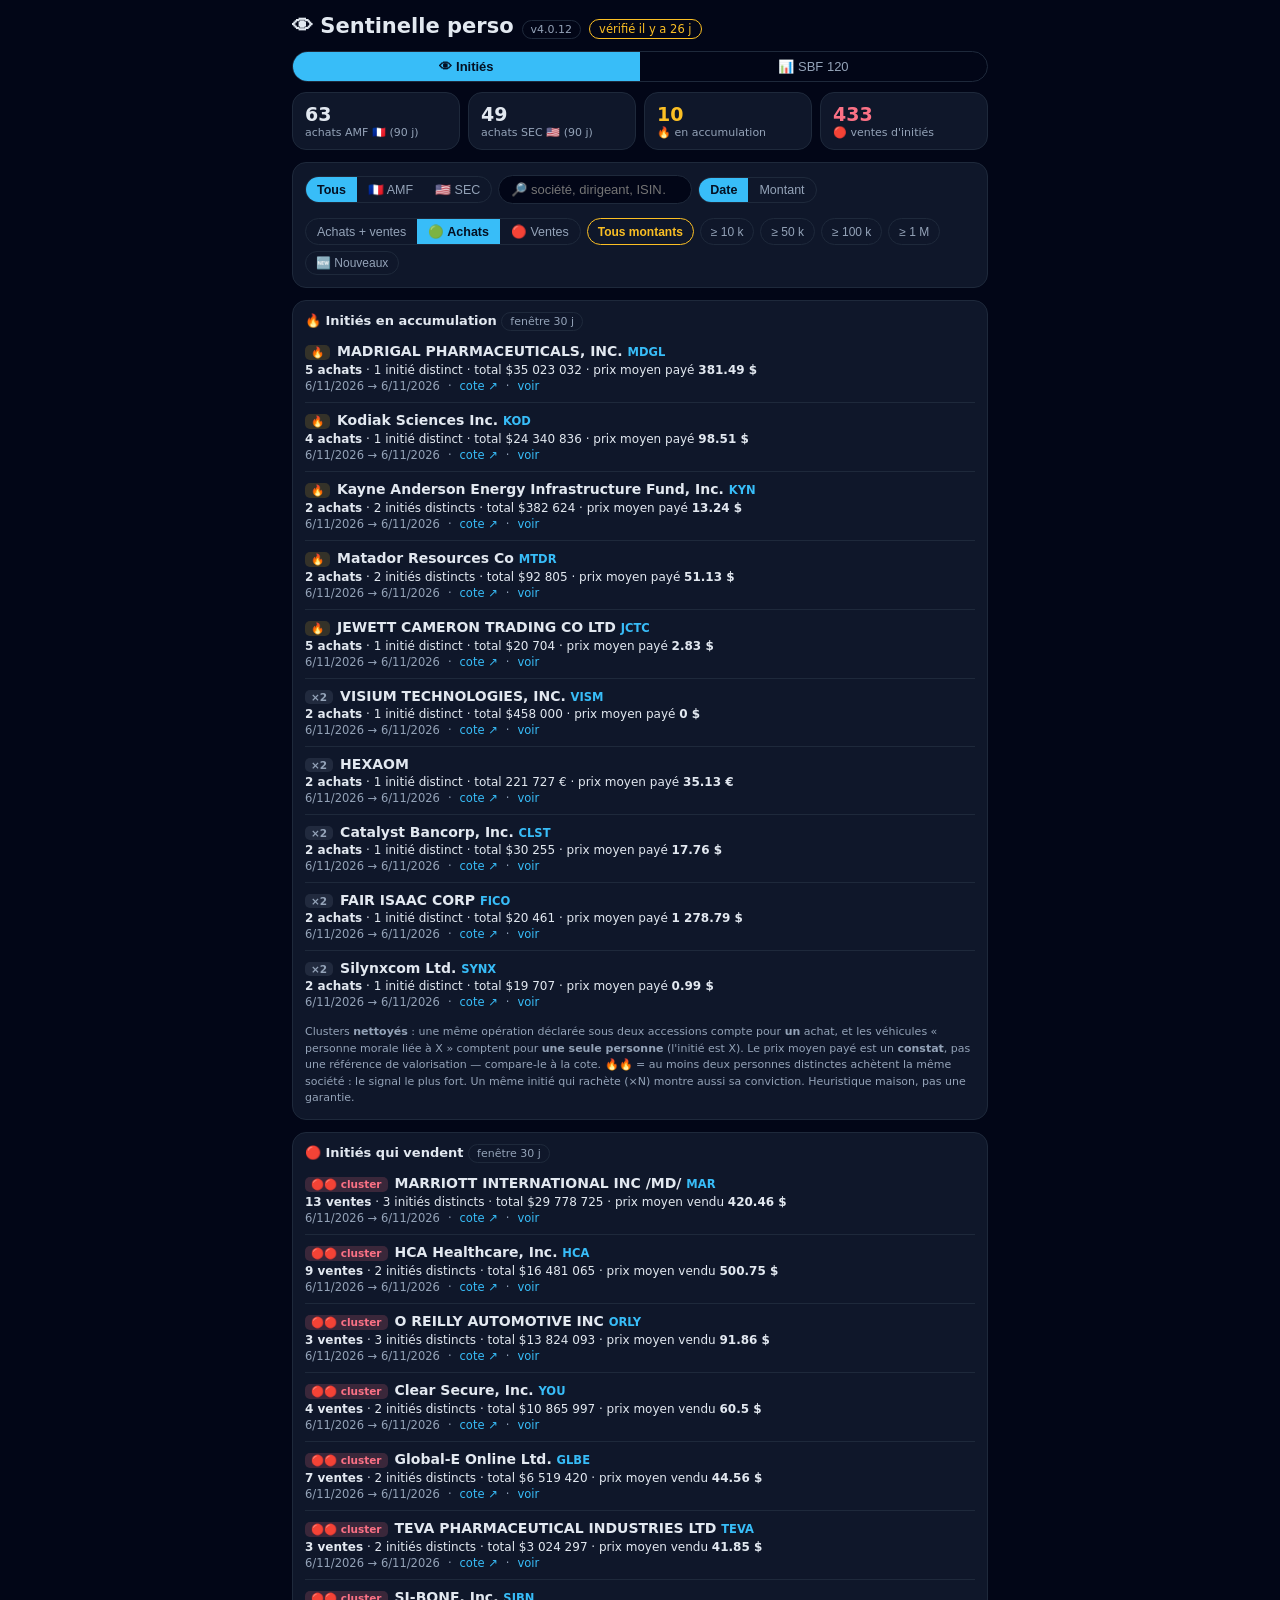
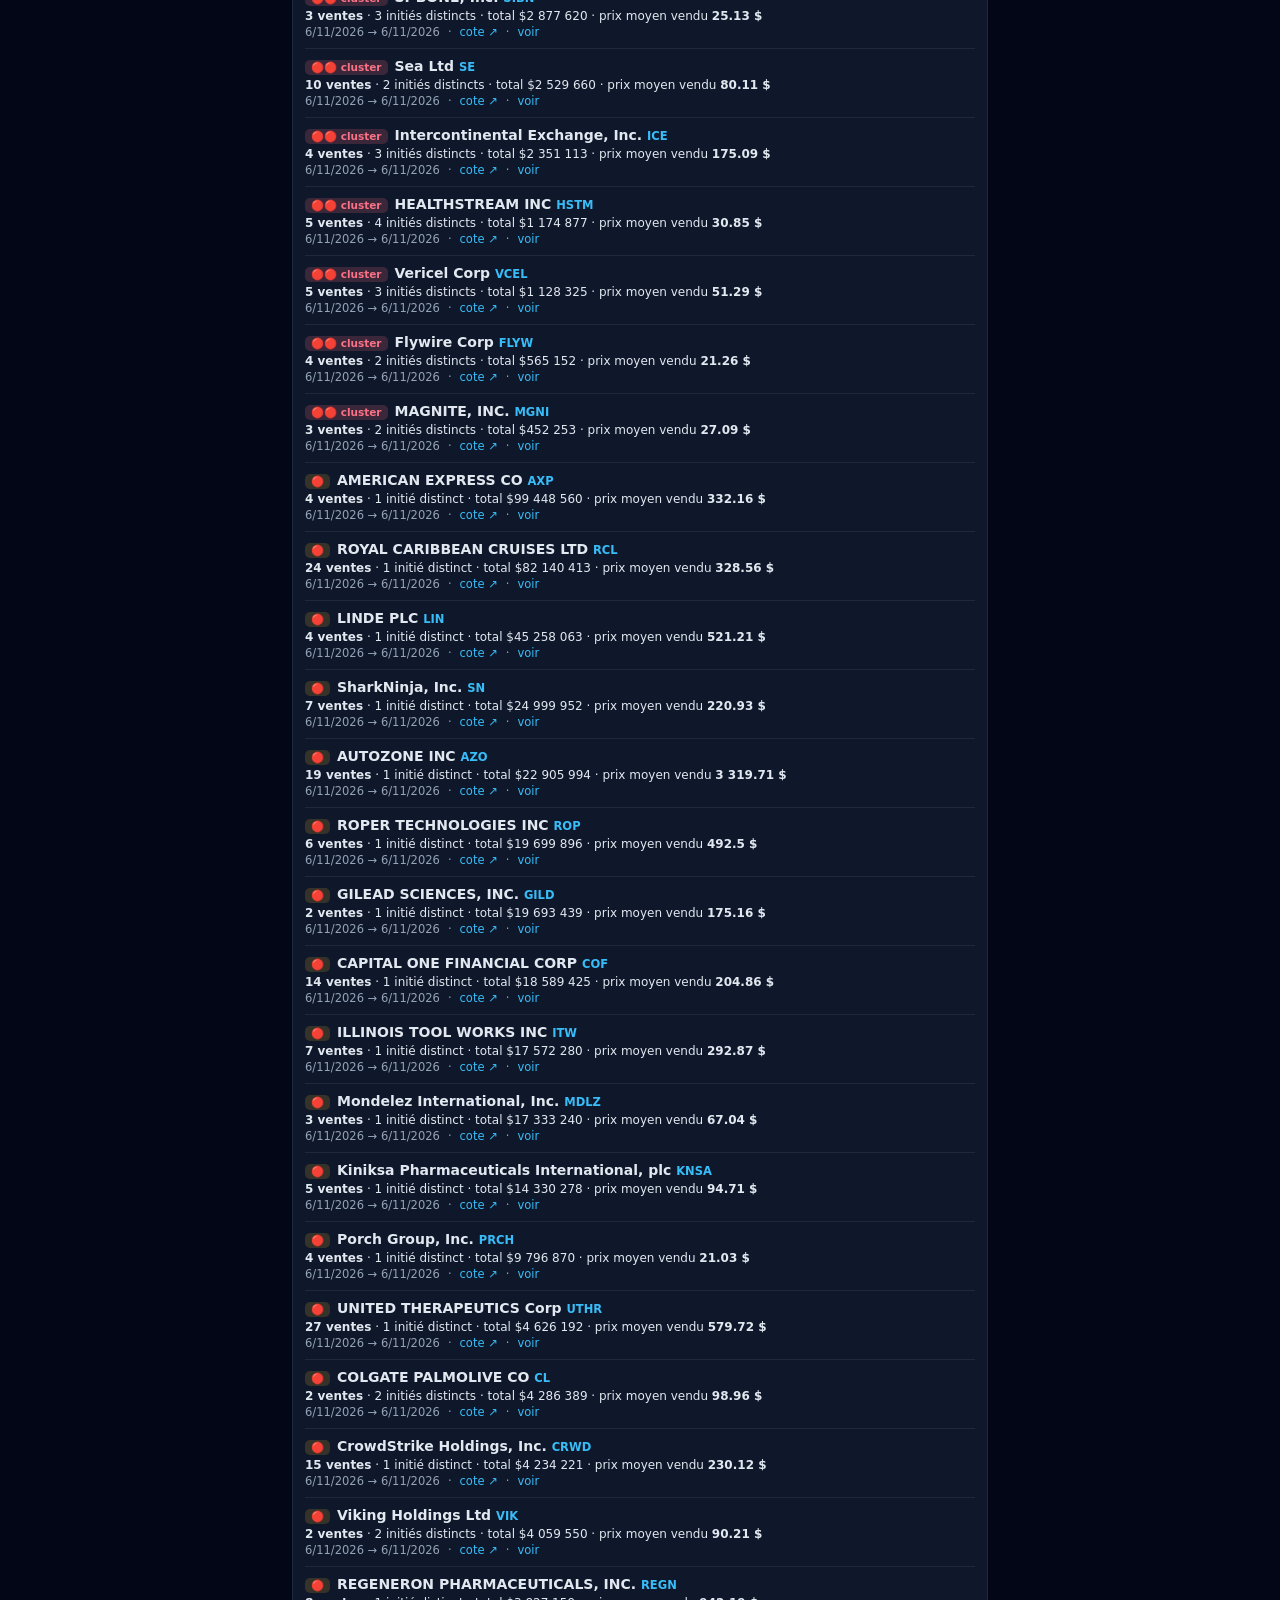
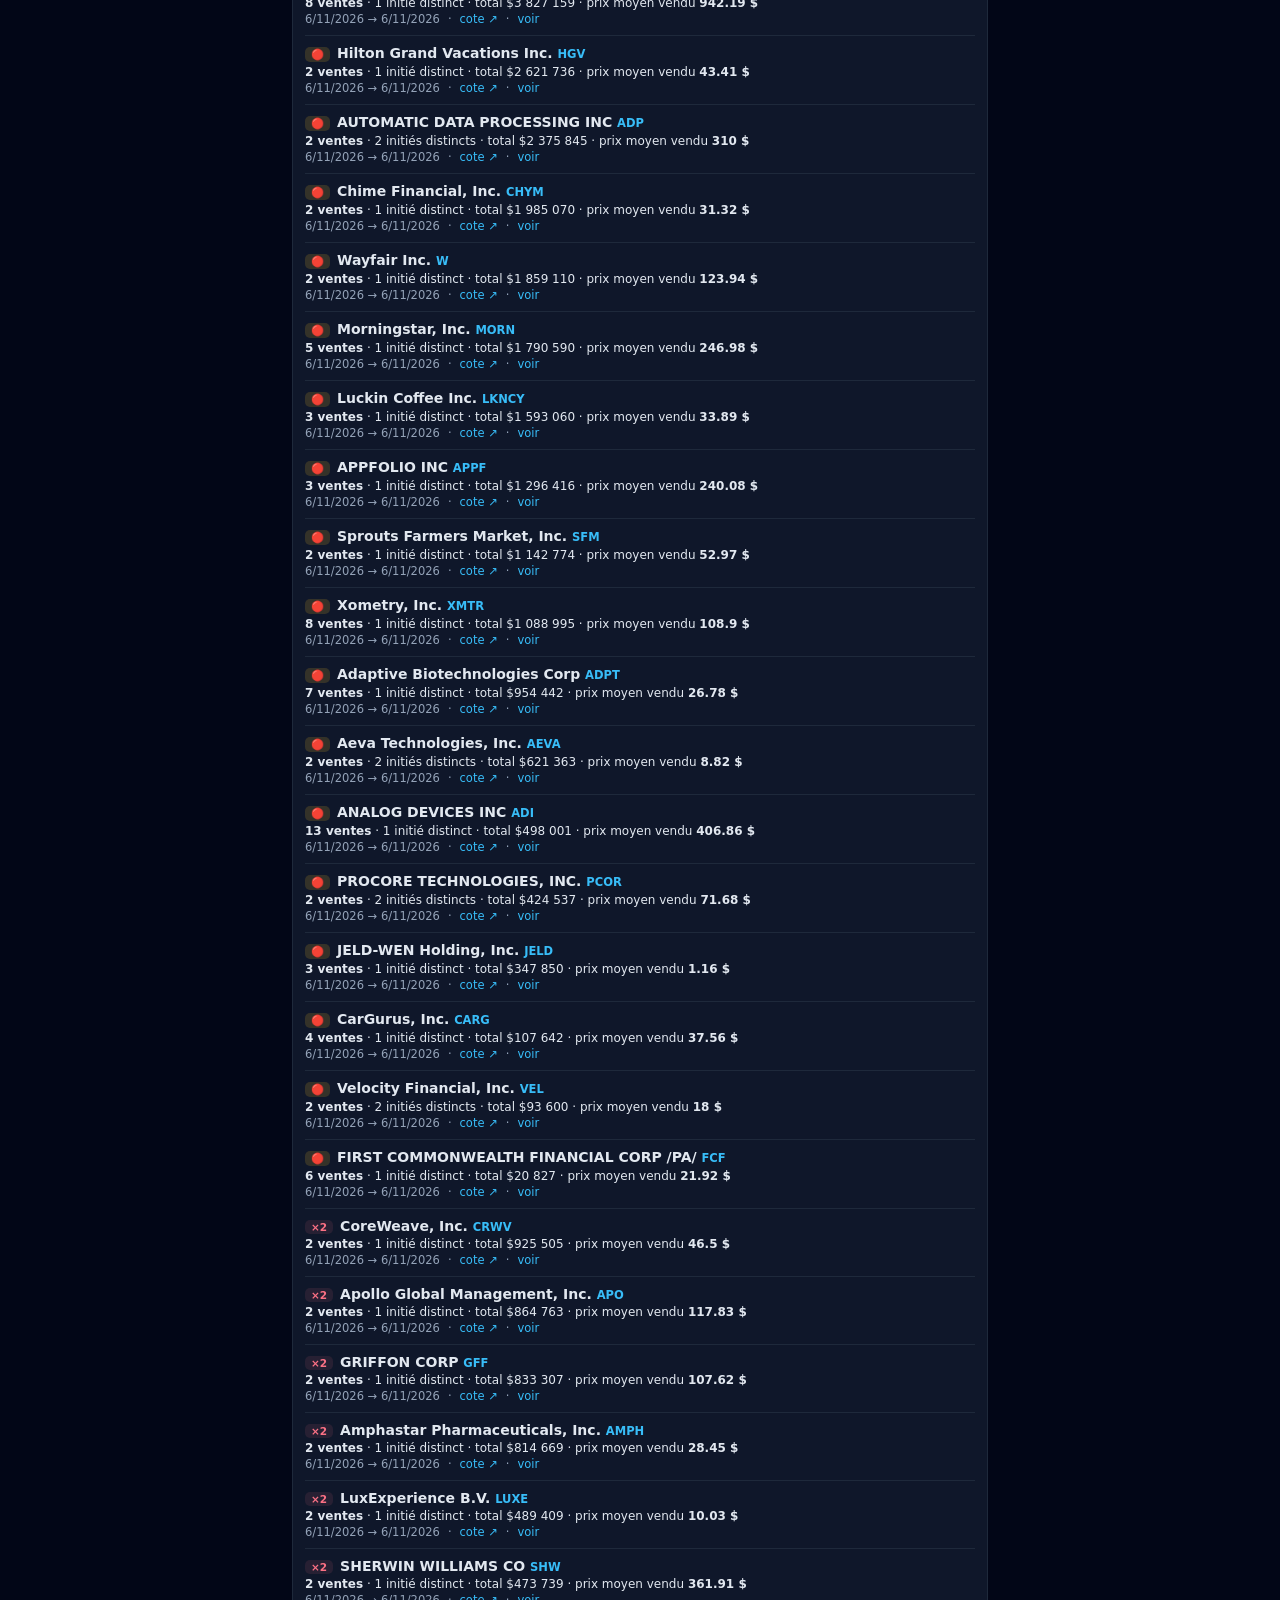
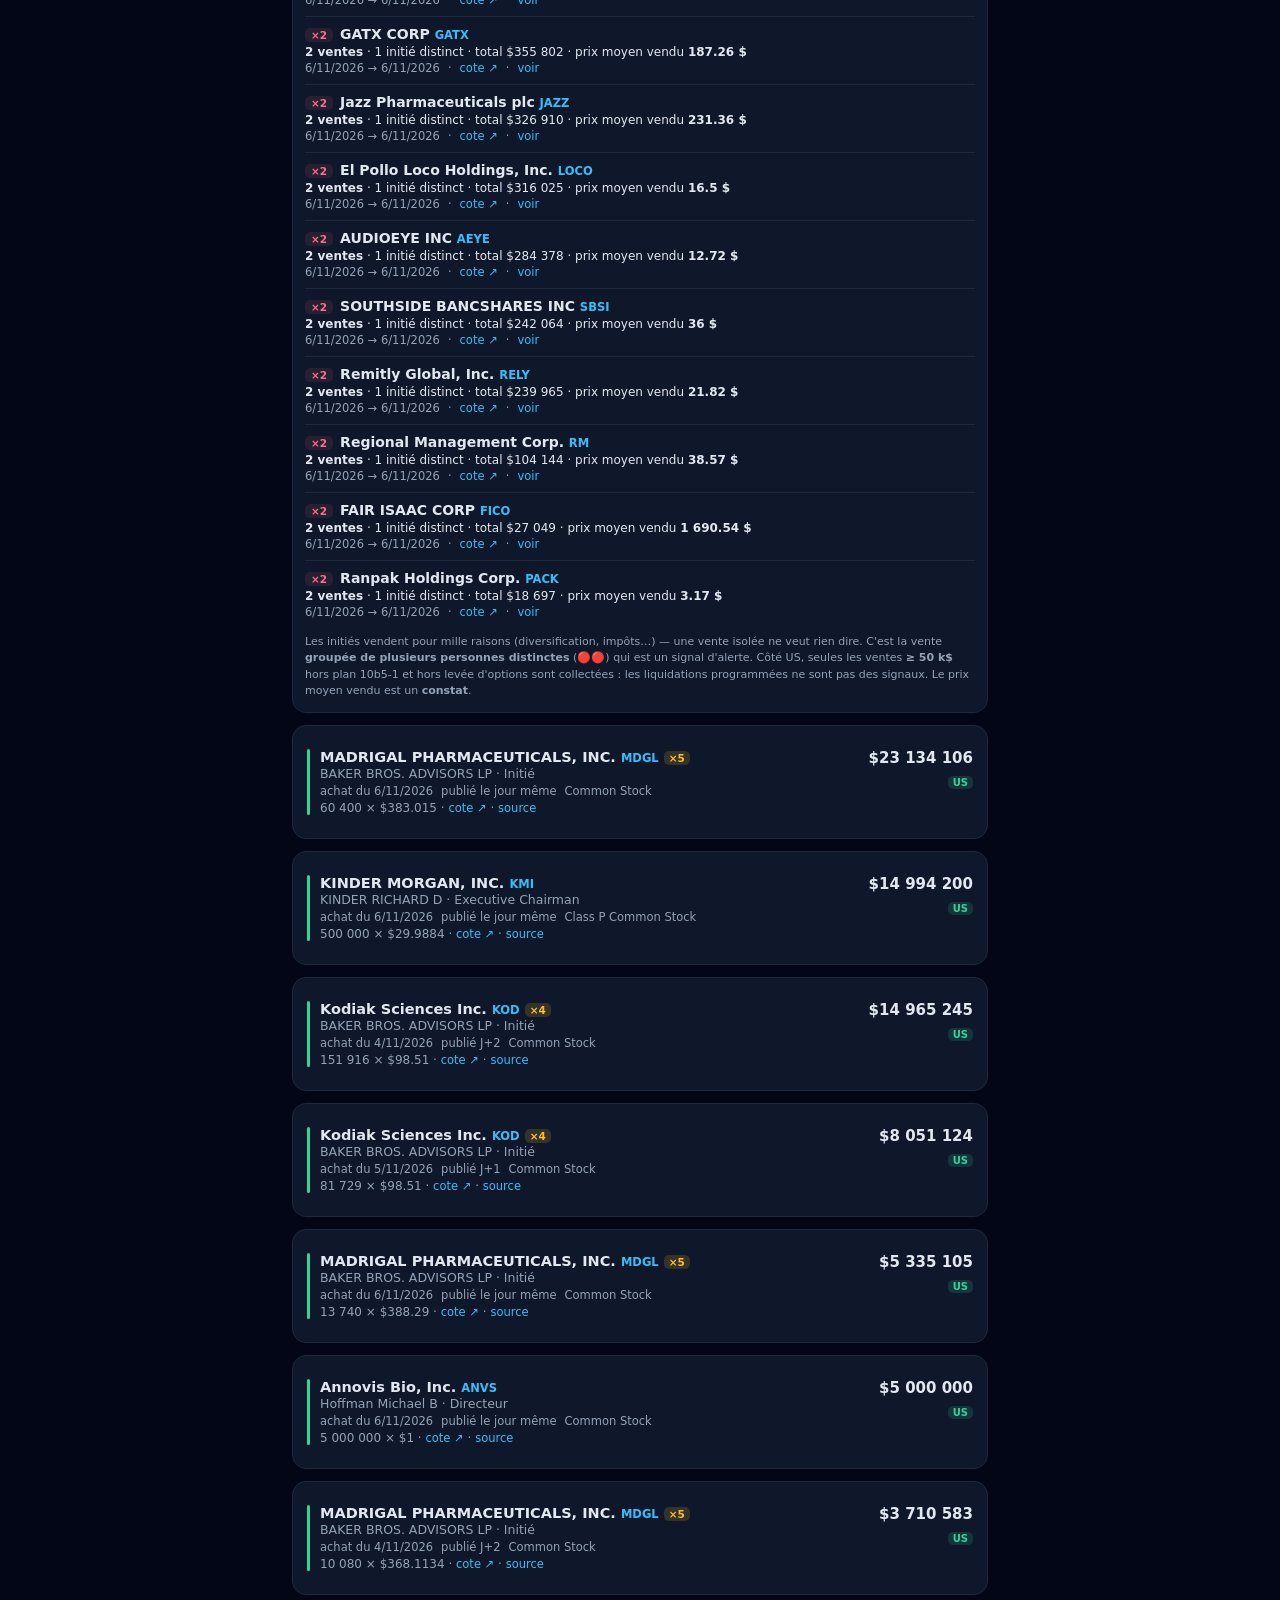
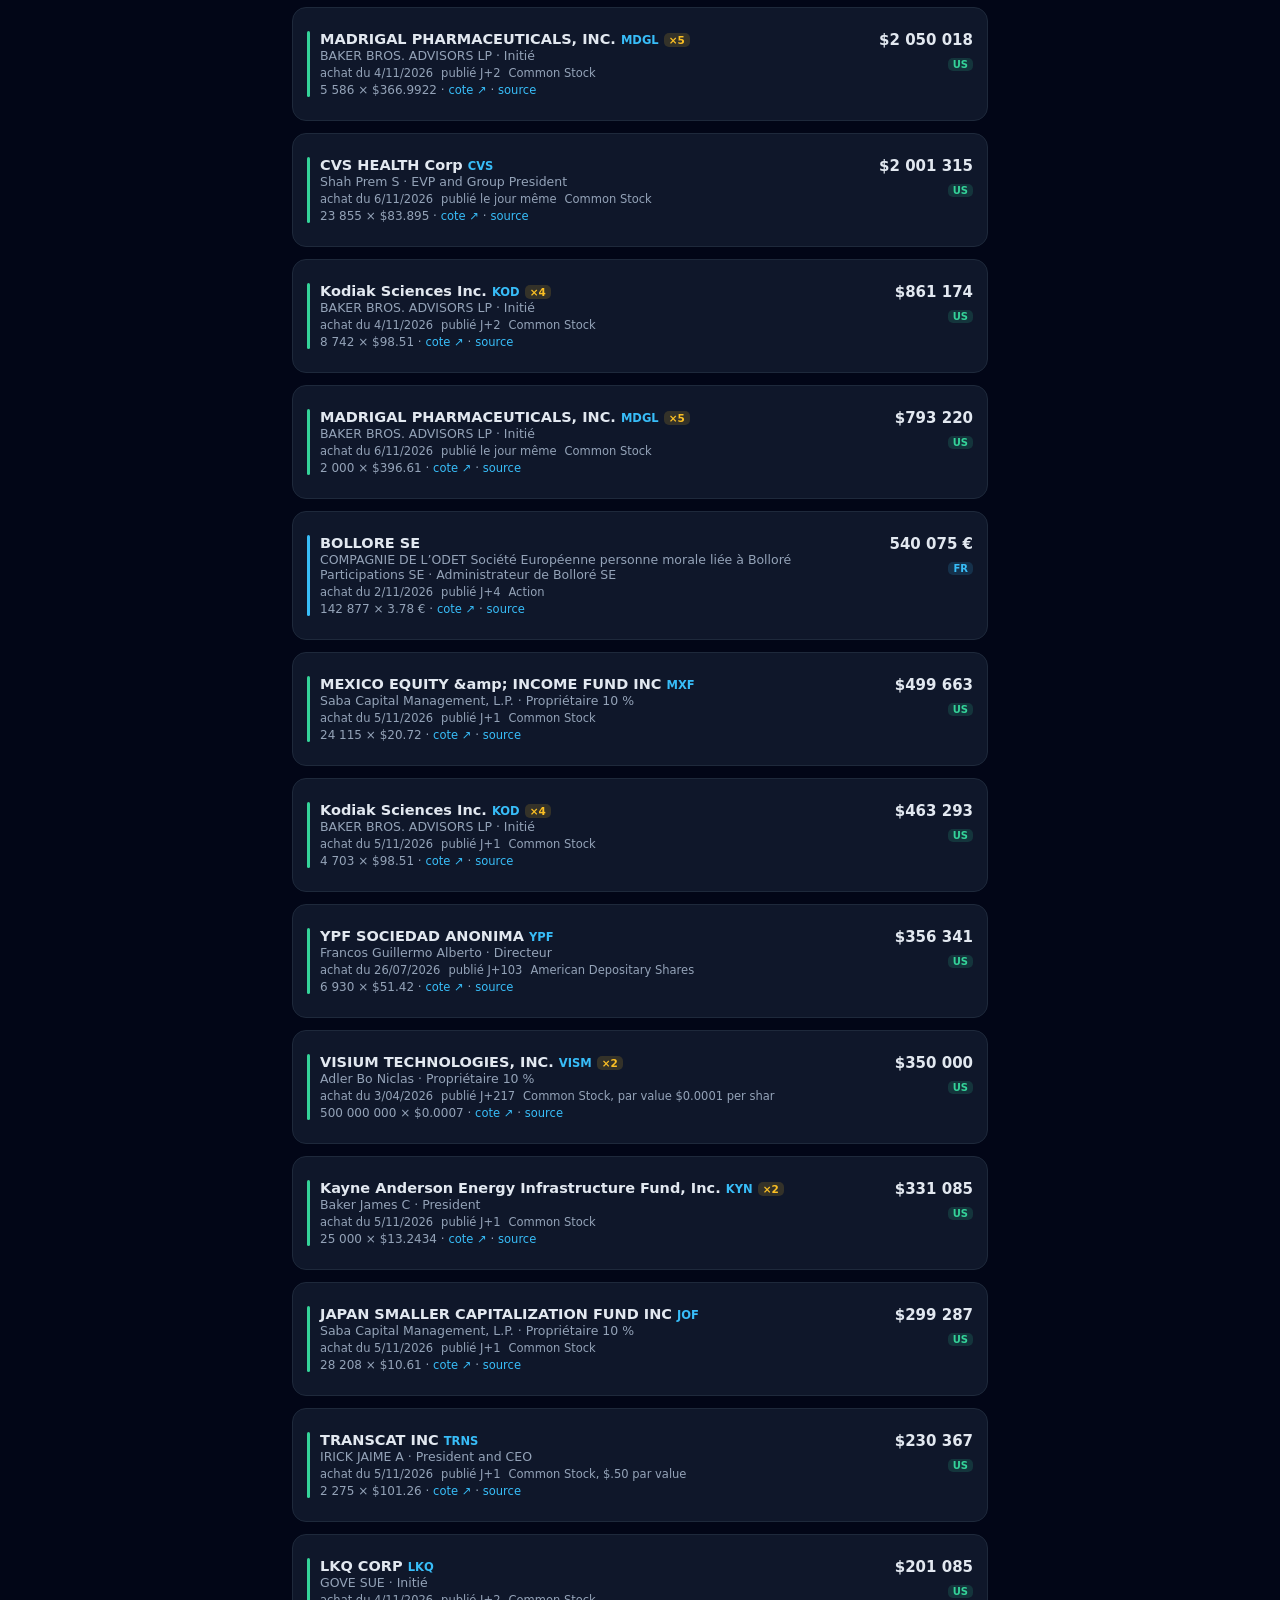
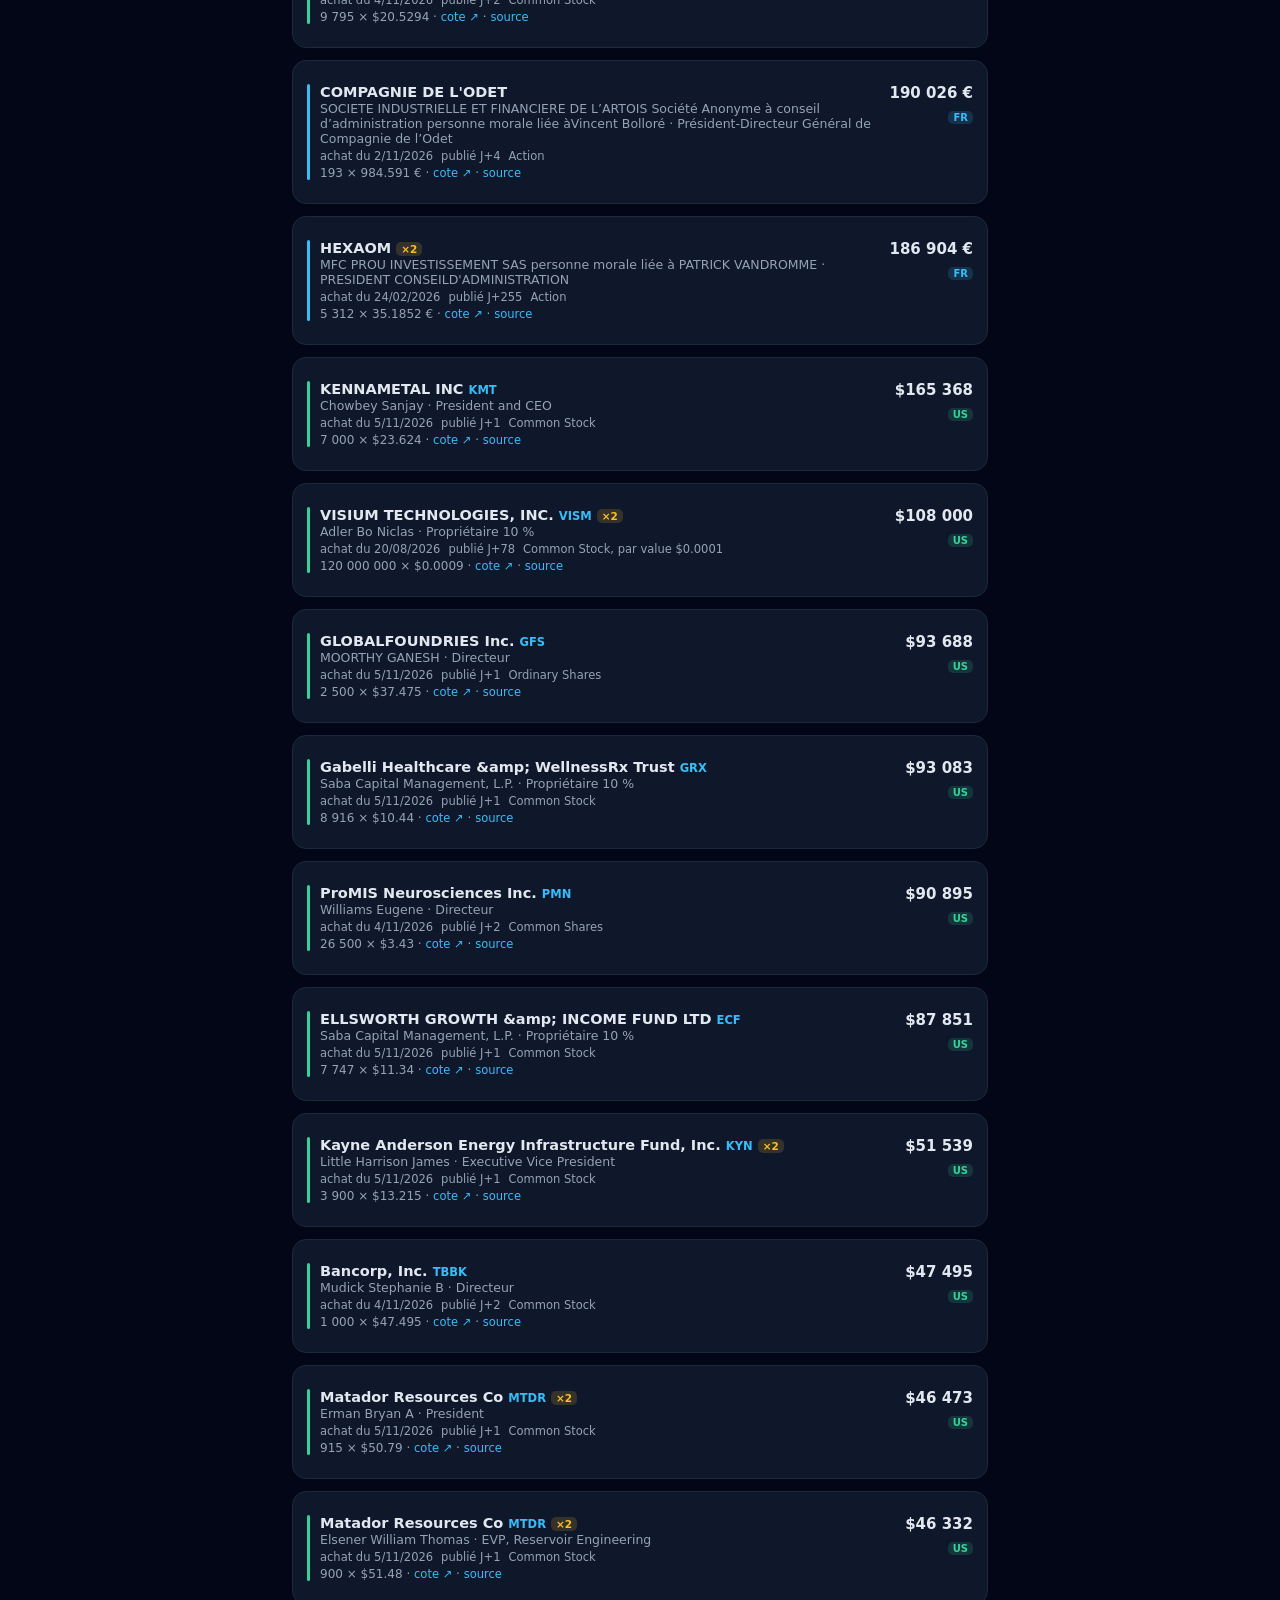
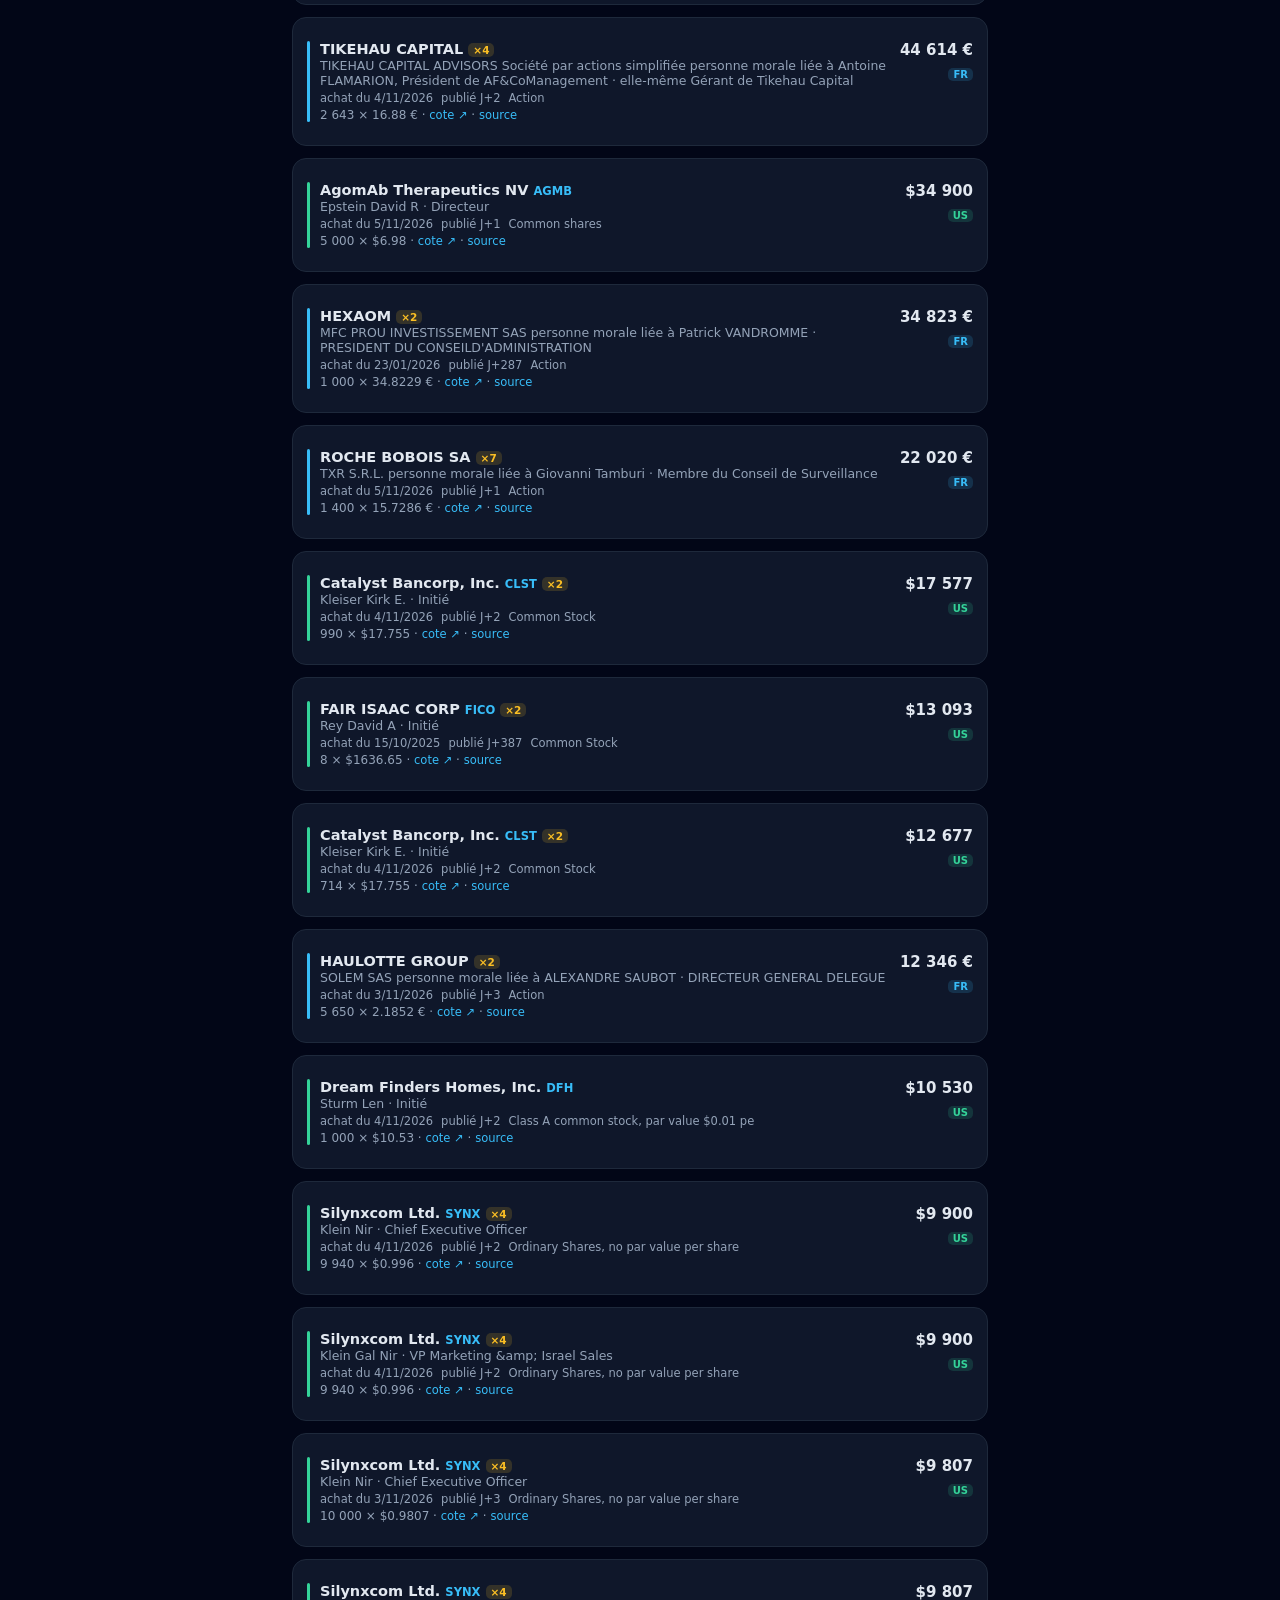
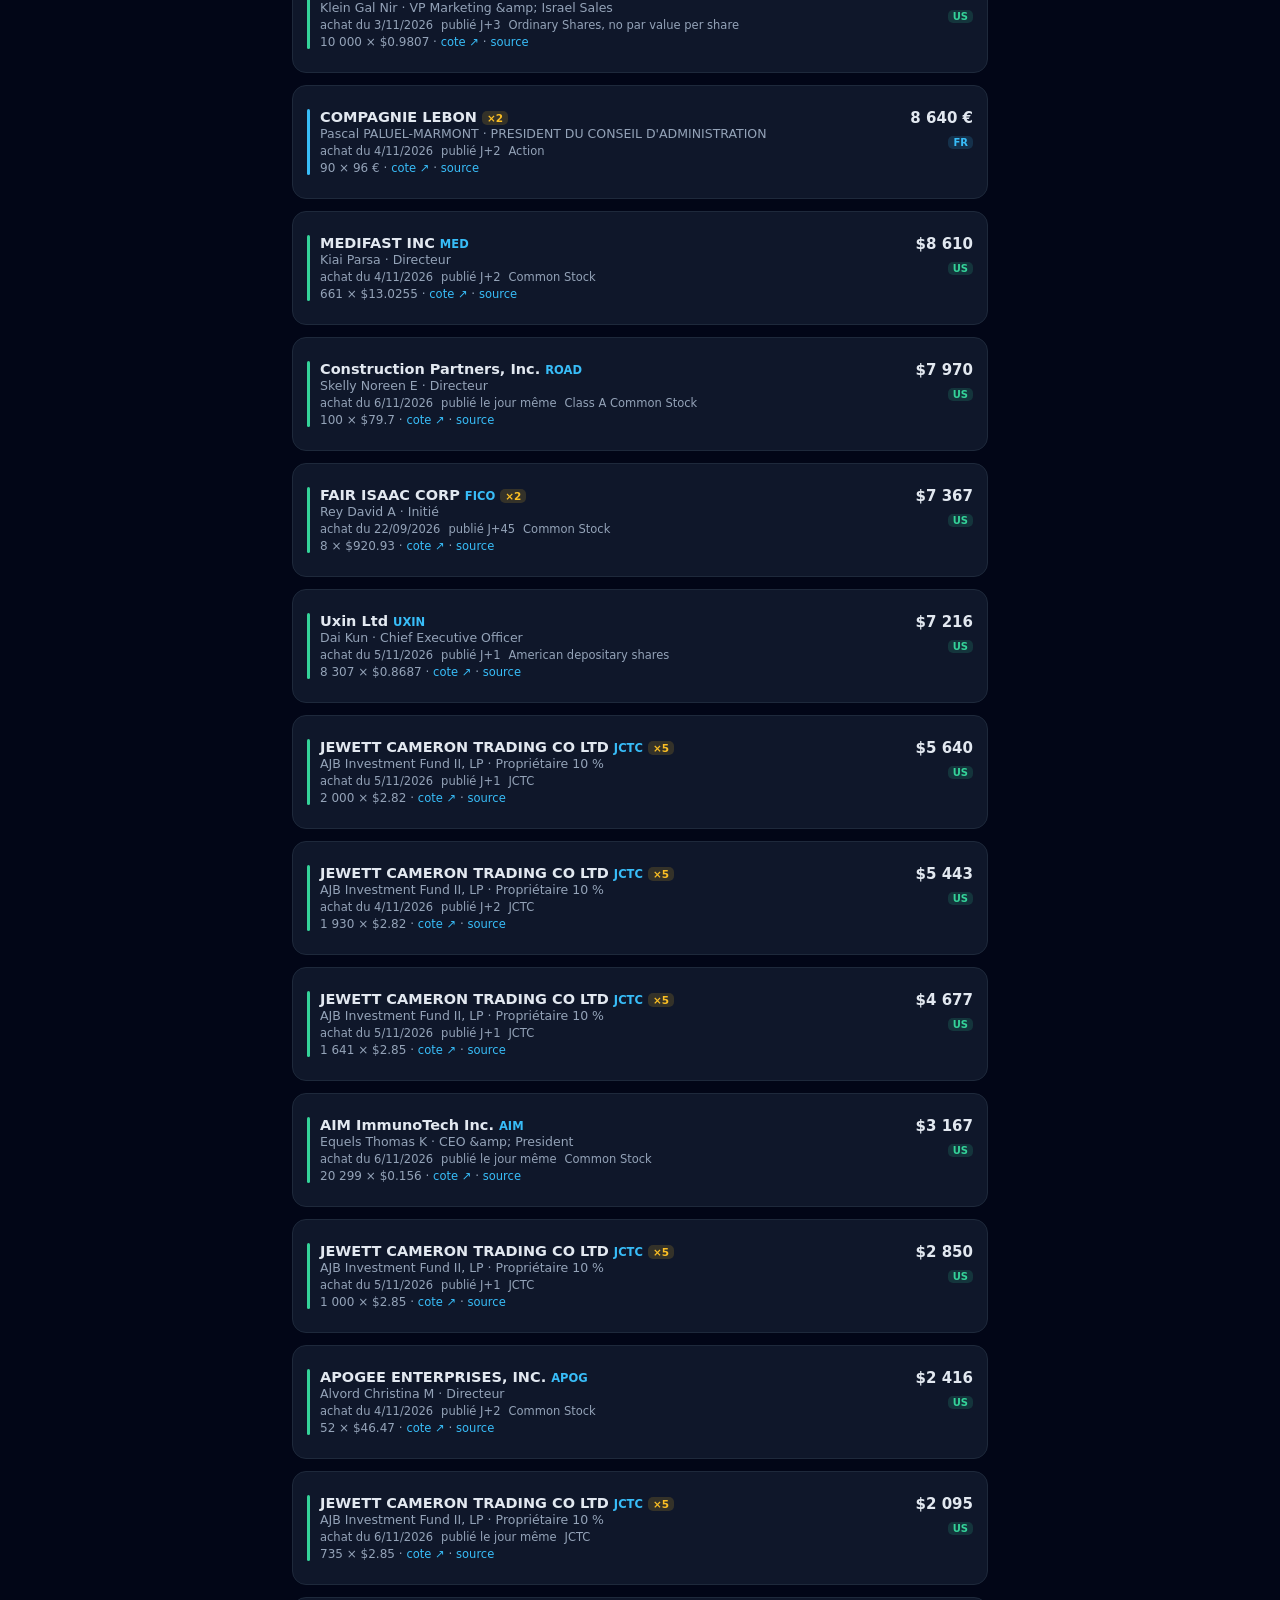
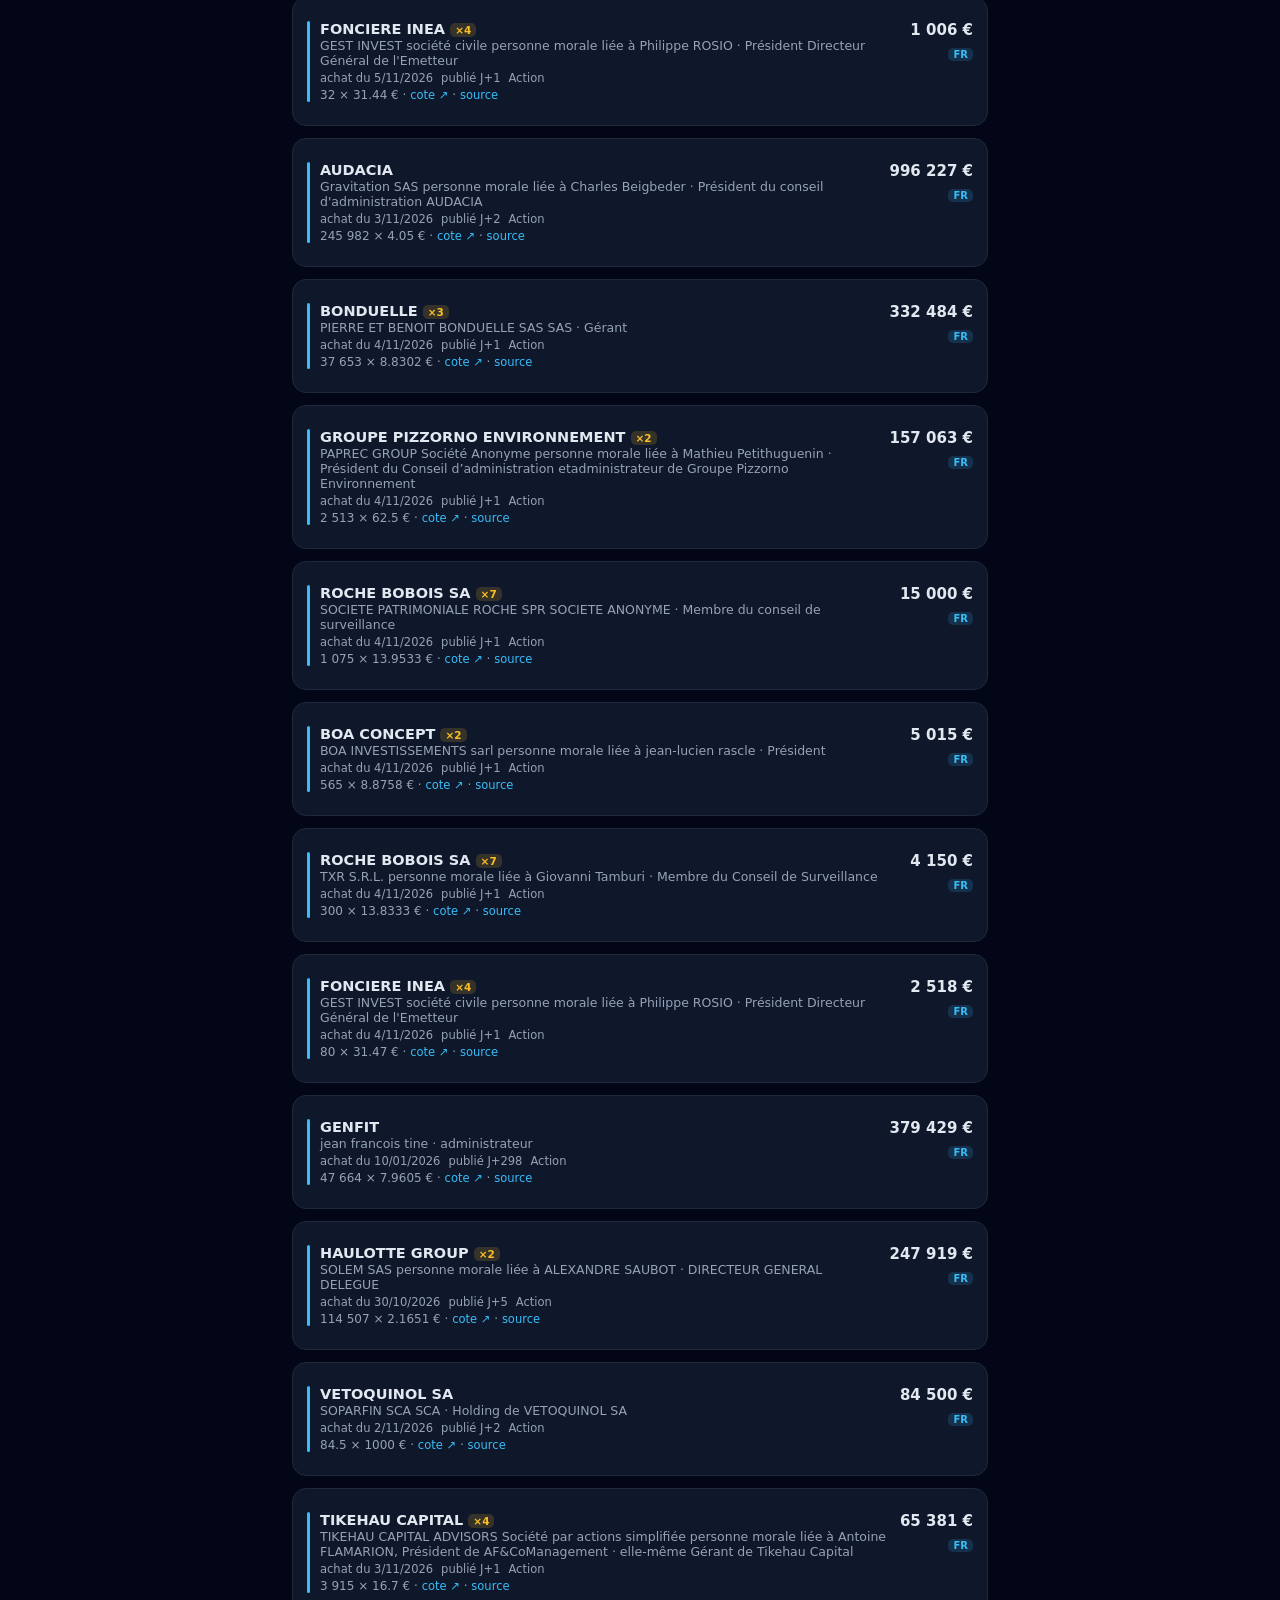
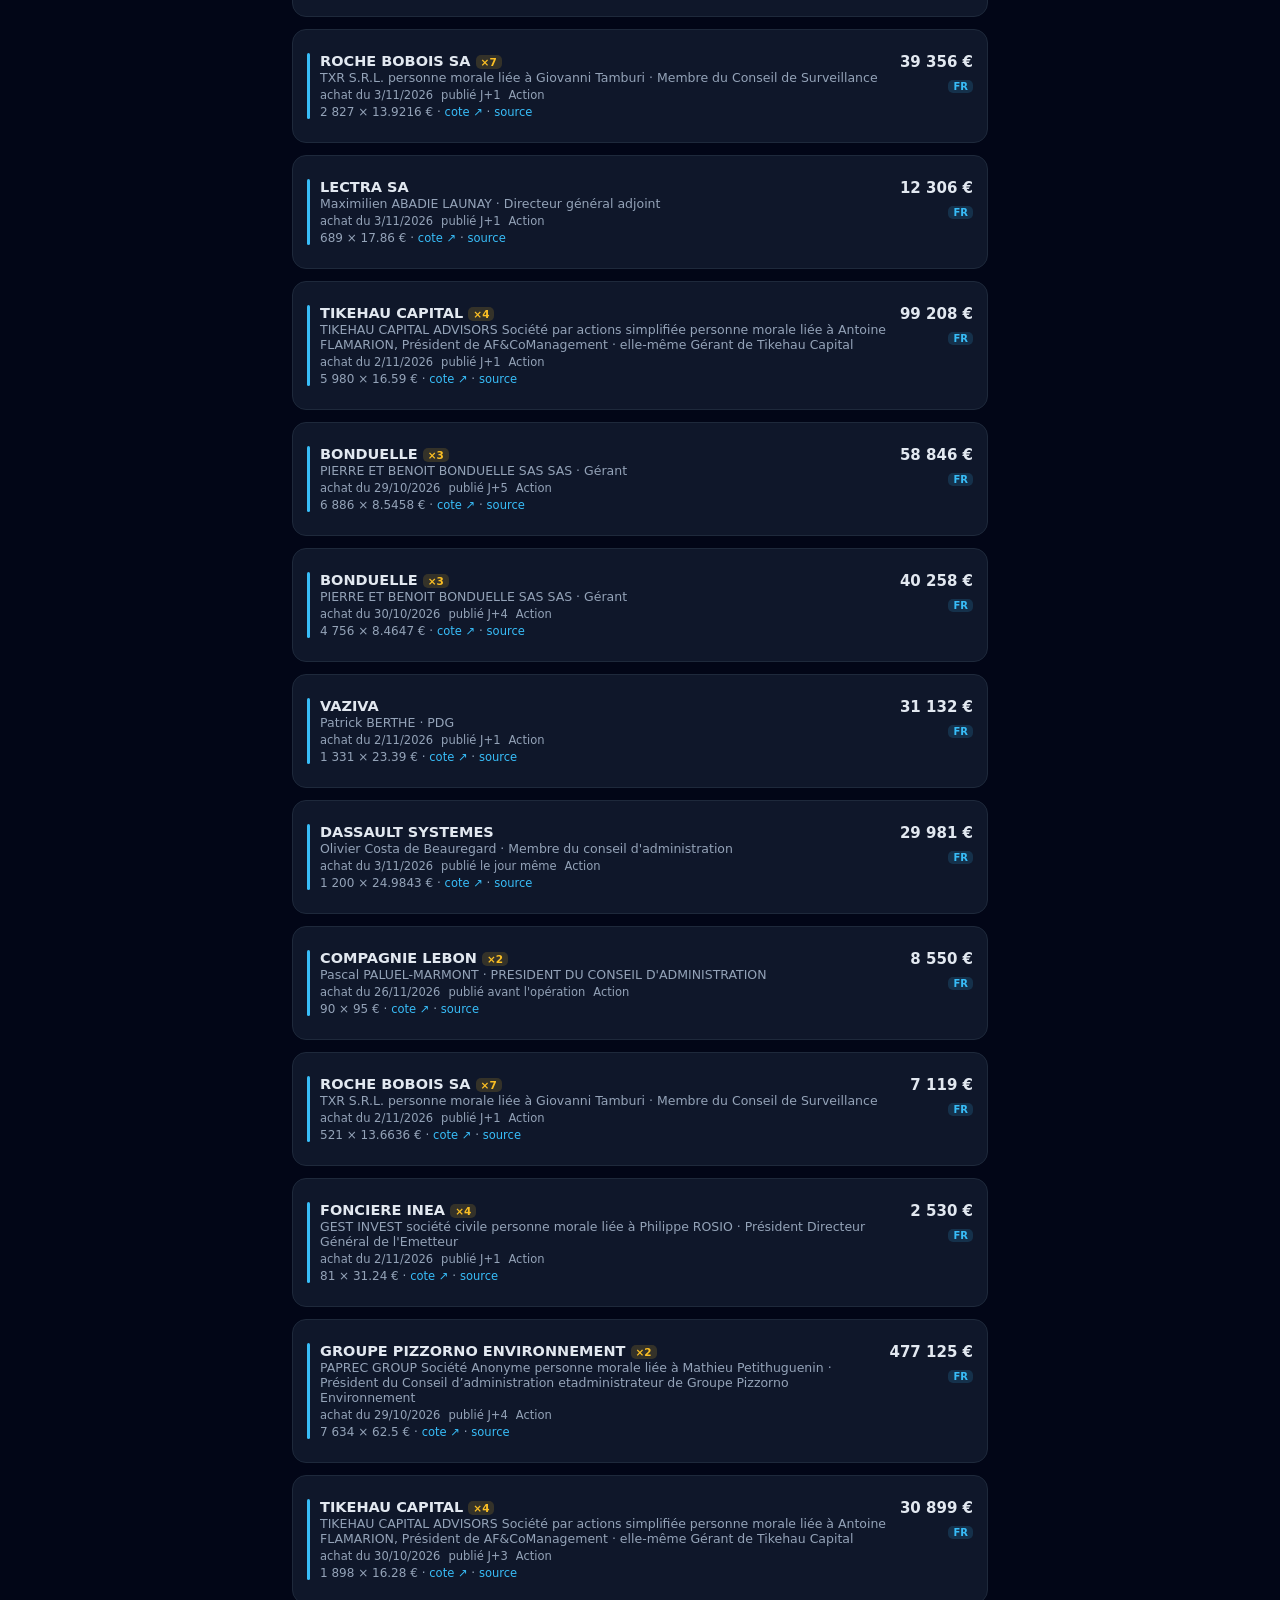
==== commit 95f16fab: "v4.0.12 audit du classement : initiés NEUTRES à 50 sans signal ; percentiles sectoriels PAR MÉTRIQUE" ====
--- a/index.html
+++ b/index.html
@@ -175,10 +175,10 @@
     <div class="card hidden" id="sbBanner" style="background:rgba(251,191,36,.07);border-color:rgba(251,191,36,.4);font-size:13px;line-height:1.5"></div>
     <div class="card filters">
       <div class="filters">
-        <div class="seg" id="segSb"><span style="font-weight:600;cursor:default">🏆 Long terme — LA liste unique · qualité 55 % + point d'entrée 35 % + initiés 10 %</span></div>
+        <div class="seg" id="segSb"><span style="font-weight:600;cursor:default">🏆 Long terme — LA liste unique · qualité 55 % + valorisation relative 35 % + initiés 10 %</span></div>
         <input type="search" id="sq" placeholder="🔎 valeur du SBF 120…" aria-label="Rechercher">
       </div>
-      <p class="mut">Percentiles internes : <b>par secteur</b> quand ≥ 8 pairs du même secteur sont cotés (données TradingView), sinon sur tout l’indice. Pondération PER 50 % · rendement 30 % · P/B 20 % — le score affiche sa base (k/3 métriques) et son référentiel (vs secteur ou vs indice). Le score exige un bénéfice net positif — une société en perte n’est pas « pas chère », elle est en perte. L'onglet classe les actions par <b>UNE SEULE liste 🏆 Long terme</b> (v4.0.11, demande de Jade : les 4 vues séparées n'existent plus) : <b>qualité 55 %</b> (ROE 35 %, marge op. 25 %, croissance CA 20 %, dette/CP 20 % — module Yahoo, classée <b>par secteur</b> comme la valorisation, ≥ 3 métriques sur 4 exigées ; en repli TradingView la croissance est absente : le score se calcule sur ROE, marge op. et dette/CP — 3/4) + <b>point d'entrée 35 %</b> (valorisation PER/rendement/P/B vs pairs) + <b>initiés FR 10 %</b> (conviction des dirigeants sur 30 j — clusters +15/10/4, jamais de malus). Capitaux propres négatifs → métriques non mesurables ; PER prévisionnel au-dessus du PER passé → ⚠️ bénéfices attendus en baisse. Le <b>contexte d'entrée est affiché sans être noté</b> : 📉 position dans la fourchette 52 semaines (un point bas n'est pas un plancher — pièges à valeur) et 🎯 potentiel consensus (l'avis du marché) restent des <b>informations</b> — la littérature (George &amp; Hwang) associe le momentum au <b>plus haut</b> 52 s., pas au plus bas ; ils ne seront notés que si le journal de validation le démontre. Le consensus 🎯 (prix cible moyen, nombre d'analystes, recommandation — module Yahoo financialData, rafraîchi ~2×/jour) est affiché sur les cartes comme <b>contexte d'entrée</b> — l'avis du marché, ≠ notre score maison. Sans fondamentaux, pas de score 🏆 — on n'invente rien. Outil de tri, pas un conseil.</p>
+      <p class="mut">Percentiles internes : <b>par secteur</b> quand ≥ 8 pairs du même secteur sont cotés ET ≥ 5 observations valides de la métrique concernée (v4.0.12 — un percentile sectoriel calculé sur 2 valeurs est un bruit, pas un rang), sinon sur tout l’indice ; les <b>bases mixtes</b> (une métrique vs secteur, l’autre vs indice) sont affichées sur les cartes. Pondération PER 50 % · rendement 30 % · P/B 20 % — le score affiche sa base (k/3 métriques) et son référentiel (vs secteur ou vs indice). Le score exige un bénéfice net positif — une société en perte n’est pas « pas chère », elle est en perte. L'onglet classe les actions par <b>UNE SEULE liste 🏆 Long terme</b> (v4.0.12, demande de Jade : les 4 vues séparées n'existent plus) : <b>qualité 55 %</b> (ROE 35 %, marge op. 25 %, croissance CA 20 %, dette/CP 20 % — module Yahoo, classée <b>par secteur</b> comme la valorisation, ≥ 3 métriques sur 4 exigées ; en repli TradingView la croissance est absente : le score se calcule sur ROE, marge op. et dette/CP — 3/4) + <b>valorisation relative 35 %</b> (PER/rendement/P/B vs pairs — v4.0.12 : PER, rendement et P/B décrivent un écart de prix vs les pairs, pas le « bon moment d'acheter ») + <b>initiés FR 10 %</b> (conviction des dirigeants sur 30 j — clusters +15/10/4 ; <b>sans cluster la composante est NEUTRE à 50/100</b>, v4.0.12 : l'absence de signal n'est plus une pénalité de 5 points). Capitaux propres négatifs → métriques non mesurables ; PER prévisionnel au-dessus du PER passé → ⚠️ bénéfices attendus en baisse. Chaque carte affiche les <b>trois composantes et leur couverture</b> (nombre de métriques disponibles, référentiel) — des notes de couverture différente ne sont pas directement équivalentes. Le <b>contexte d'entrée est affiché sans être noté</b> : 📉 position dans la fourchette 52 semaines (un point bas n'est pas un plancher — pièges à valeur) et 🎯 potentiel consensus (l'avis du marché) restent des <b>informations</b> — la littérature (George &amp; Hwang) associe le momentum au <b>plus haut</b> 52 s., pas au plus bas ; ils ne seront notés que si le journal de validation le démontre. Le consensus 🎯 (prix cible moyen, nombre d'analystes, recommandation — module Yahoo financialData, rafraîchi ~2×/jour) est affiché sur les cartes comme <b>contexte d'entrée</b> — l'avis du marché, ≠ notre score maison. Sans fondamentaux, pas de score 🏆 — on n'invente rien. Outil de tri, pas un conseil.</p>
     </div>
     <div id="sbList"></div>
   </div><!-- /viewSbf -->
@@ -192,7 +192,7 @@
         <li>🇺🇸 <b>SEC</b> : formulaires <b>Form 4</b> déposés sous <b>2 jours ouvrés</b>, transactions d'argent réel <b>code P</b> (achats) et <b>code S</b> (ventes) — selon les instructions SEC, P/S couvrent le marché <b>ou des transactions privées</b> ; conversions, dons, cadeaux et levées d'options exclus. Achats ≥ 1 000 $ ; ventes ≥ 50 000 $ et uniquement hors plan 10b5-1 / hors levée d'options.</li>
         <li>🔥 <b>Accumulations</b> : les sociétés où les initiés achètent plusieurs fois sont regroupées en haut — c'est là que le signal est le plus fort (surtout avec des initiés <b>distincts</b>).</li>
         <li>⏱ Relevé automatique <b>toutes les 2 h en jours ouvrés</b> (workflow GitHub Actions) ; l'app se rafraîchit à l'ouverture puis toutes les 10 min.</li>
-        <li>📊 <b>SBF 120</b> : cotes + valorisation (PER, rendement, P/B) via Yahoo Finance avec <b>repli automatique TradingView</b> quand Yahoo sature (la source réelle et l'indice utilisé — SBF 120 ou repli CAC 40 — sont affichés en haut de l'onglet), Euronext en <b>différé ≈ 15 min</b> (le temps réel officiel est payant), relevé toutes les <b>15 min pendant la cotation</b> (workflow dédié). Composition : Wikipédia FR (révision indices du 22/12/2025), tickers Euronext. 🏆 <b>Un seul classement — Long terme</b> (v4.0.11) : qualité 55 % (ROE, marge, croissance, dette — par secteur) + point d'entrée 35 % (valorisation PER/rendement/P/B vs pairs) + initiés FR 10 % (conviction des dirigeants, jamais de malus) ; fondamentaux Yahoo, ou TradingView en repli sans la croissance (score sur 3/4). Le consensus 🎯 des analystes (prix cible moyen vs cours, nombre d'analystes, recommandation) est affiché comme <b>contexte d'entrée</b> sur chaque carte. La position dans la fourchette <b>52 semaines</b> est affichée comme <b>contexte d'entrée</b> aussi, mais <b>exclue du score</b> : George &amp; Hwang associent le momentum au plus HAUT 52 s., pas au plus bas. Chaque jour, le pipeline journalise le top 20 (fichier <code>journal-scores.jsonl</code>) pour mesurer un jour les rendements à 3/6/12 mois contre l'indice — heuristique de tri <b>non validée sur historique</b>, à confronter au contexte d'entrée (initiés 🔀, consensus 🎯) et au journal avant toute décision.</li>
+        <li>📊 <b>SBF 120</b> : cotes + valorisation (PER, rendement, P/B) via Yahoo Finance avec <b>repli automatique TradingView</b> quand Yahoo sature (la source réelle et l'indice utilisé — SBF 120 ou repli CAC 40 — sont affichés en haut de l'onglet), Euronext en <b>différé ≈ 15 min</b> (le temps réel officiel est payant), relevé toutes les <b>15 min pendant la cotation</b> (workflow dédié). Composition : Wikipédia FR (révision indices du 22/12/2025), tickers Euronext. 🏆 <b>Un seul classement — Long terme</b> (v4.0.12) : qualité 55 % (ROE, marge, croissance, dette — par secteur si ≥ 8 pairs et ≥ 5 observations de la métrique, sinon vs indice) + valorisation relative 35 % (PER/rendement/P/B vs pairs) + initiés FR 10 % (conviction des dirigeants — <b>50 neutre sans signal</b>, pas de pénalité d'absence) ; fondamentaux Yahoo, ou TradingView en repli sans la croissance (score sur 3/4). Le consensus 🎯 des analystes (prix cible moyen vs cours, nombre d'analystes, recommandation) est affiché comme <b>contexte d'entrée</b> sur chaque carte. La position dans la fourchette <b>52 semaines</b> est affichée comme <b>contexte d'entrée</b> aussi, mais <b>exclue du score</b> : George &amp; Hwang associent le momentum au plus HAUT 52 s., pas au plus bas. Chaque jour, le pipeline journalise le top 20 (fichier <code>journal-scores.jsonl</code>) pour mesurer un jour les rendements à 3/6/12 mois contre le benchmark — l'identité de l'indice est conservée dans chaque ligne et seules les périodes au <b>même indice</b> sont comparées — heuristique de tri <b>non validée sur historique</b>, à confronter au contexte d'entrée (initiés 🔀, consensus 🎯) et au journal avant toute décision.</li>
       </ul>
       <p style="margin-top:6px">Personne ne peut faire plus vite : ces délais sont la loi. Ce que tu vois est déjà « au plus tôt légalement possible » — les parlementaires (STOCK Act, 45 jours) ne sont PAS suivis ici, car leur signal est périmé à la publication.</p>
       <p style="margin-top:6px">⚠️ Outil d'information, pas un conseil en investissement. Les initiés vendent pour mille raisons et achètent pour une : leur achat est un signal, pas une garantie.</p>
@@ -711,9 +711,13 @@
         ' <span class="tk">' + esc(e.mn) + '</span> <span class="gb">' + sbGroupLabel(e.g) + '</span>' +
         (e.approx ? ' <span class="gb" title="Ticker résolu approximativement (correspondance de nom incertaine) — cours à vérifier avant toute décision">≈ à vérifier</span>' : "") +
         (e.ins > 0 ? ' <span class="lvl l' + e.insLvl + '" title="Initiés FR en accumulation sur 30 j (vue 🔰)">' + (e.insLvl >= 2 ? "🔥" : "×2") + " +" + e.ins + "</span>" : "") +
-        (e.pos52 != null && e.pos52 <= 20
-          ? ' <span class="gb" title="Cours dans le bas de sa fourchette 52 semaines (' + (e.gapLo != null ? "+" + esc(String(Math.round(e.gapLo * 10) / 10).replace(".", ",")) + " % de son plus bas" : "position " + e.pos52 + "/100") + '). Point d\u2019entrée AFFICHÉ, pas un signal d\u2019achat : George &amp; Hwang associent le momentum au PLUS HAUT 52 s., pas au plus bas ; un point bas n\u2019est pas un plancher. La position 52 s. n\u2019entre pas dans le score 🏆 (exclu en v4.0.8 avant validation).">📉 bas de fourchette 52 s.</span>'
-          : "") +
+        (e.out52 === -1
+          ? ' <span class="gb" title="Cours SOUS la borne basse de la fourchette 52 semaines fournie (' + (e.gapLo != null ? esc(fmtPctSigned(Math.round(e.gapLo * 10) / 10)) + " de son plus bas" : "") + ') — bornes probablement périmées ou décrochage du cours : ce n\u2019est pas « au plus bas de l\u2019année », c\u2019est HORS bornes (v4.0.12). Information, pas un signal d\u2019achat ; la position 52 s. n\u2019entre pas dans le score 🏆.">📉 SOUS la fourchette 52 s.</span>'
+          : e.out52 === 1
+          ? ' <span class="gb" title="Cours AU-DESSUS de la borne haute de la fourchette 52 semaines fournie (' + (e.dd52 != null ? esc(fmtPctSigned(Math.round(e.dd52 * 10) / 10)) + " de son plus haut" : "") + ') — bornes probablement périmées, ou plus haut en cours de formation. George &amp; Hwang associent le momentum au PLUS HAUT 52 s. : information, pas un signal ; la position 52 s. n\u2019entre pas dans le score 🏆.">📈 AU-DESSUS de la fourchette 52 s.</span>'
+          : (e.pos52 != null && e.pos52 <= 20
+          ? ' <span class="gb" title="Cours dans le bas de sa fourchette 52 semaines (' + (e.gapLo != null ? esc(fmtPctSigned(Math.round(e.gapLo * 10) / 10)) + " de son plus bas" : "position " + e.pos52 + "/100") + '). Information AFFICHÉE, pas un signal d\u2019achat : George &amp; Hwang associent le momentum au PLUS HAUT 52 s., pas au plus bas ; un point bas n\u2019est pas un plancher. La position 52 s. n\u2019entre pas dans le score 🏆 (exclu en v4.0.8 avant validation).">📉 bas de fourchette 52 s.</span>'
+          : "")) +
         (e.earnWarn
           ? ' <span class="gb" title="Le PER prévisionnel est AU-DESSUS du PER passé : le consensus s\u2019attend à des bénéfices en baisse. Le profil « pas chère » qui va avec est typique du piège à valeur — croiser avec 🔀 initiés et 🎯 objectifs.">⚠️ bénef. attendus en baisse</span>'
           : "") +
@@ -740,15 +744,17 @@
           : "") +
         (e.w52lo != null && e.w52hi != null
           ? '<div class="details">📉 52 s. : ' + esc(String(Math.round(e.w52lo * 100) / 100).replace(".", ",")) + " – " + esc(String(Math.round(e.w52hi * 100) / 100).replace(".", ",")) + " €" +
-            (e.gapLo != null ? " · cours à +" + esc(String(Math.round(e.gapLo * 10) / 10).replace(".", ",")) + " % du plus bas" : "") +
+            (e.gapLo != null ? " · cours à " + esc(fmtPctSigned(Math.round(e.gapLo * 10) / 10)) + " du plus bas" : "") +
             (e.dd52 != null ? " · " + esc(fmtPctSigned(Math.round(e.dd52 * 10) / 10)) + " du plus haut" : "") +
             "</div>"
           : "") +
         "</div>" +
         '<div class="sbsc">' + (sc == null
           ? '<span title="Qualité non mesurable (fondamentaux indisponibles ou moins de 3 métriques sur 4) ou valorisation non mesurable (perte) — pas de score 🏆, on n’invente rien">—</span>'
-          : '<b title="Score 🏆 Long terme = qualité ' + e.qScore + '/100 × 55 % (ROE/marge op./croissance/dette, ' + (e.qMode === "sector" ? "vs pairs du même secteur" : "vs indice") + ', base ' + e.qBase + '/4 — les meilleures entreprises) + point d’entrée ' + e.score + '/100 × 35 % (PER/rendement/P/B vs pairs) + initiés FR ' + (e.ins > 0 ? "+" + e.ins + " (conviction des dirigeants, jamais de malus)" : "0") + ' × 10 %. La position 52 s. et le consensus 🎯 sont AFFICHÉS comme contexte d’entrée, pas notés. Heuristique de tri jamais validée sur historique indépendant — pas un conseil.">' + sc + "</b>") +
-        "<small>" + (e.ins > 0 ? "+" + e.ins + " initiés" : "qualité+entrée+initiés") + "</small>" +
+          : '<b title="Score 🏆 Long terme = qualité ' + e.qScore + '/100 × 55 % (ROE/marge op./croissance/dette, ' + (e.qMode === "sector" ? "vs pairs du même secteur" : (e.qMode === "mix" ? "bases mixtes secteur/indice (par métrique)" : "vs indice")) + ', base ' + e.qBase + '/4) + valorisation relative ' + e.score + '/100 × 35 % (PER/rendement/P/B, ' + (e.vMode === "sector" ? "vs pairs du même secteur" : (e.vMode === "mix" ? "bases mixtes secteur/indice (par métrique)" : "vs indice")) + ', base ' + e.vBase + '/3) + initiés FR ' + e.insSc + '/100 × 10 % (50 = neutre sans signal ; un cluster monte jusqu\u2019à 100). Composantes et couverture affichées sous le score. La position 52 s. et le consensus 🎯 sont AFFICHÉS comme contexte d’entrée, pas notés. Heuristique de tri jamais validée sur historique indépendant — pas un conseil.">' + sc + "</b>") +
+        "<small>" + (sc == null
+          ? (e.ins > 0 ? "+" + e.ins + " initiés — composantes incomplètes" : "qualité+valorisation+initiés — composantes incomplètes")
+          : "qualité " + e.qScore + "/100 (" + e.qBase + "/4 · " + (e.qMode === "sector" ? "vs secteur" : (e.qMode === "mix" ? "mixte" : "vs indice")) + ") · valorisation " + e.score + "/100 (" + e.vBase + "/3 · " + (e.vMode === "sector" ? "vs secteur" : (e.vMode === "mix" ? "mixte" : "vs indice")) + ") · initiés " + e.insSc + "/100" + (e.ins > 0 ? " (+" + e.ins + ")" : " (neutre)")) + "</small>" +
         "</div>" +
         "</div></div>"
       );
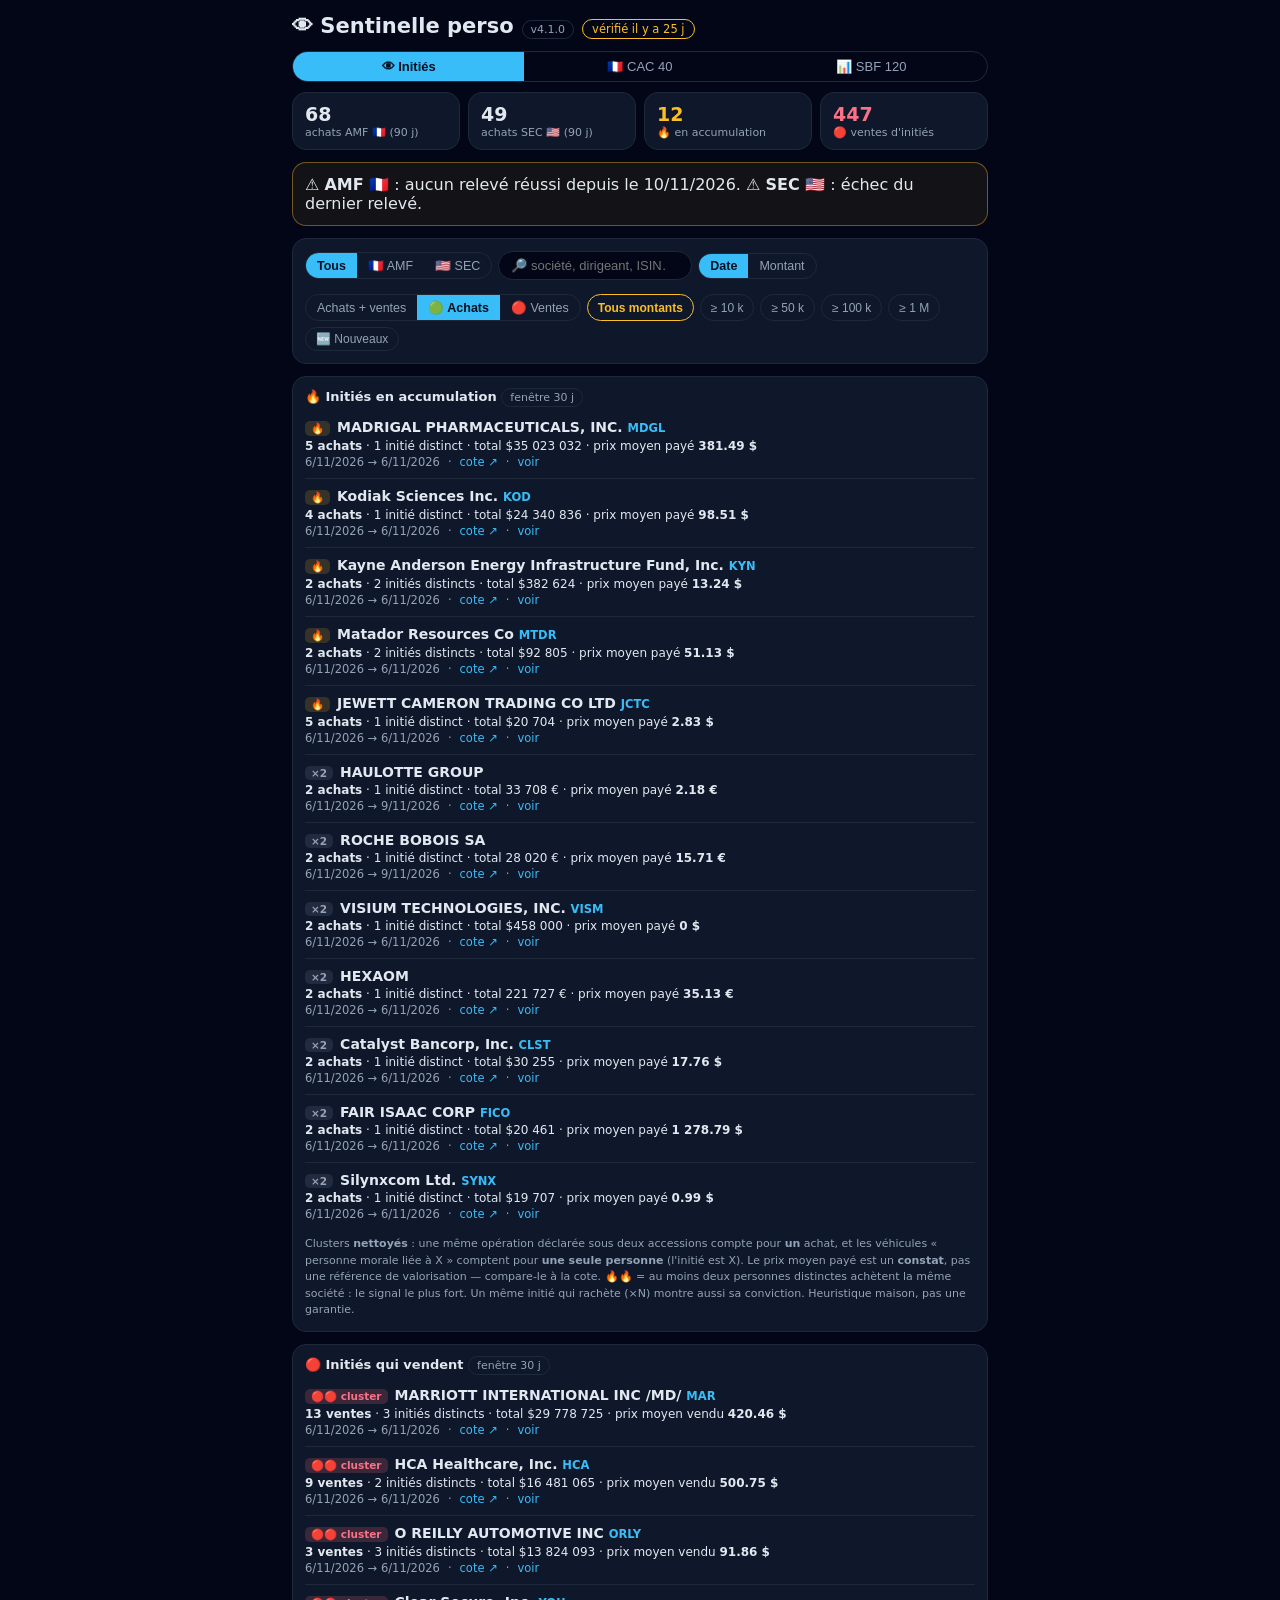
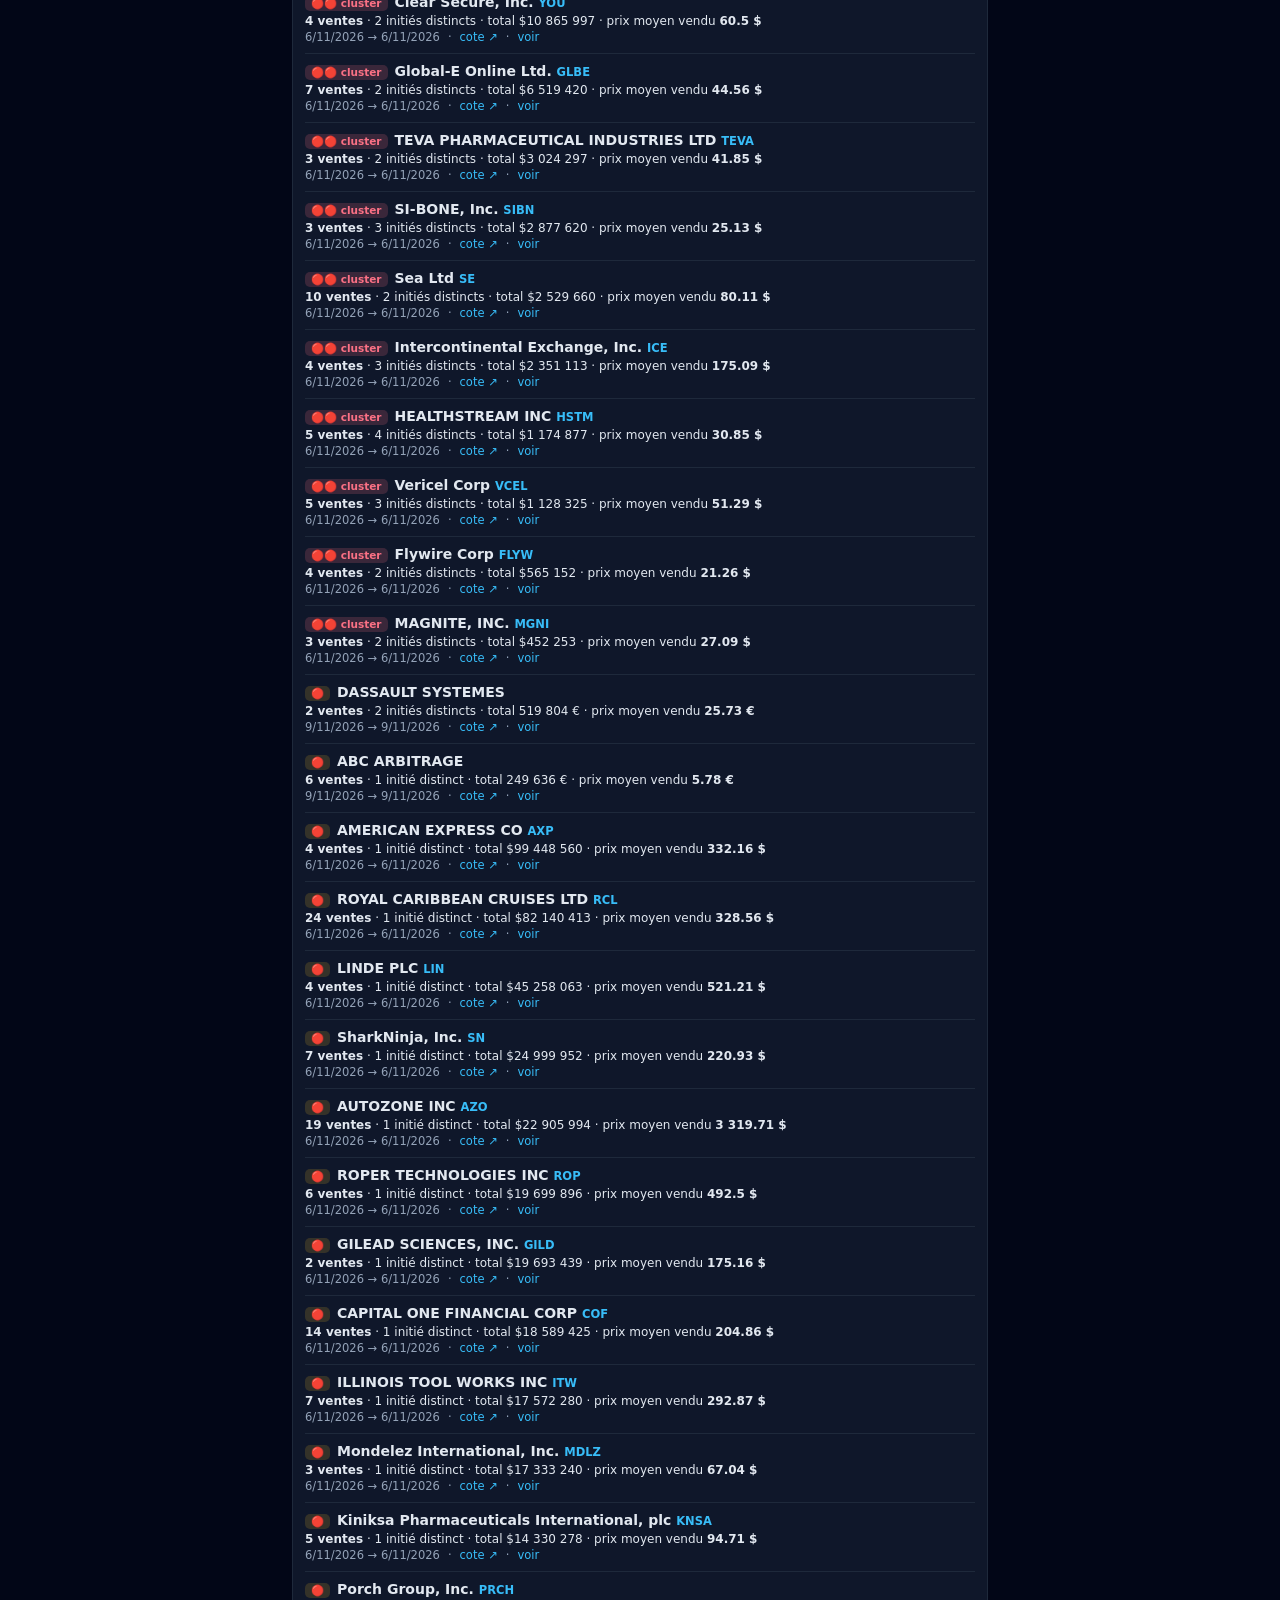
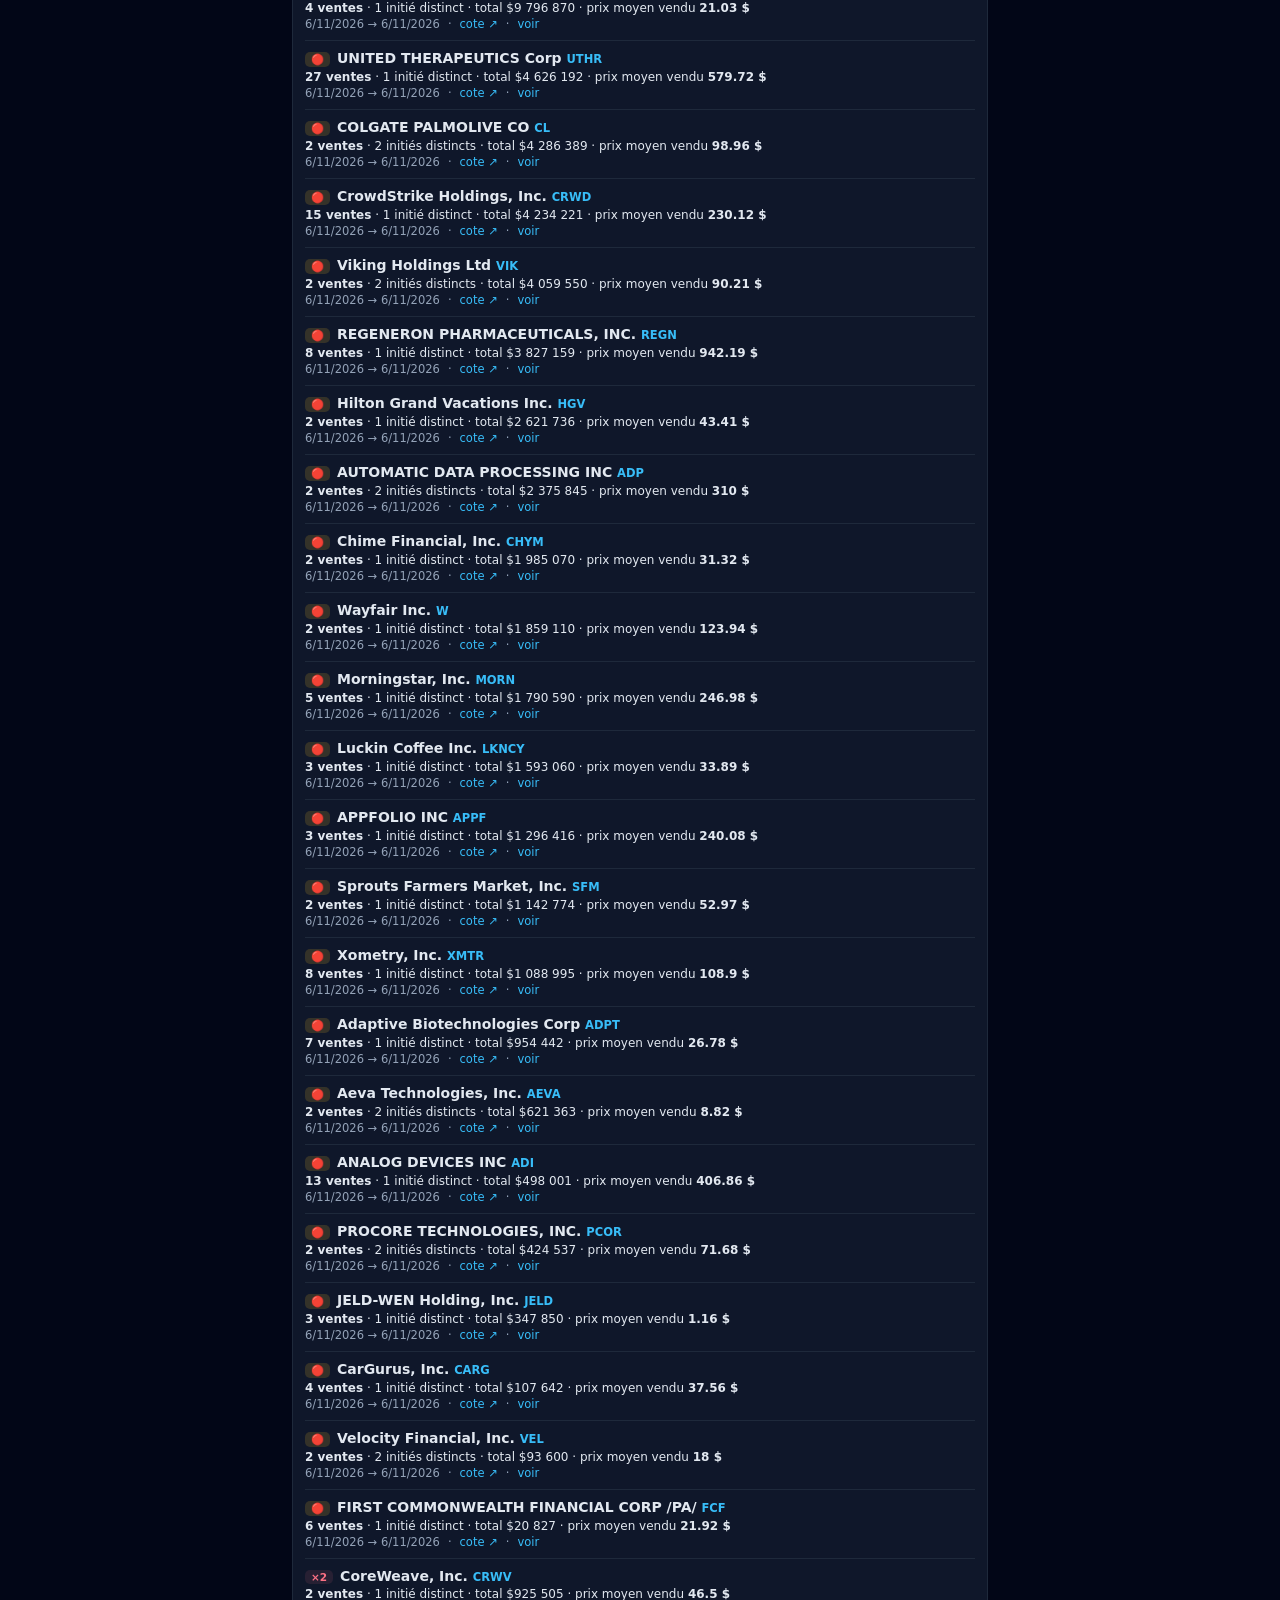
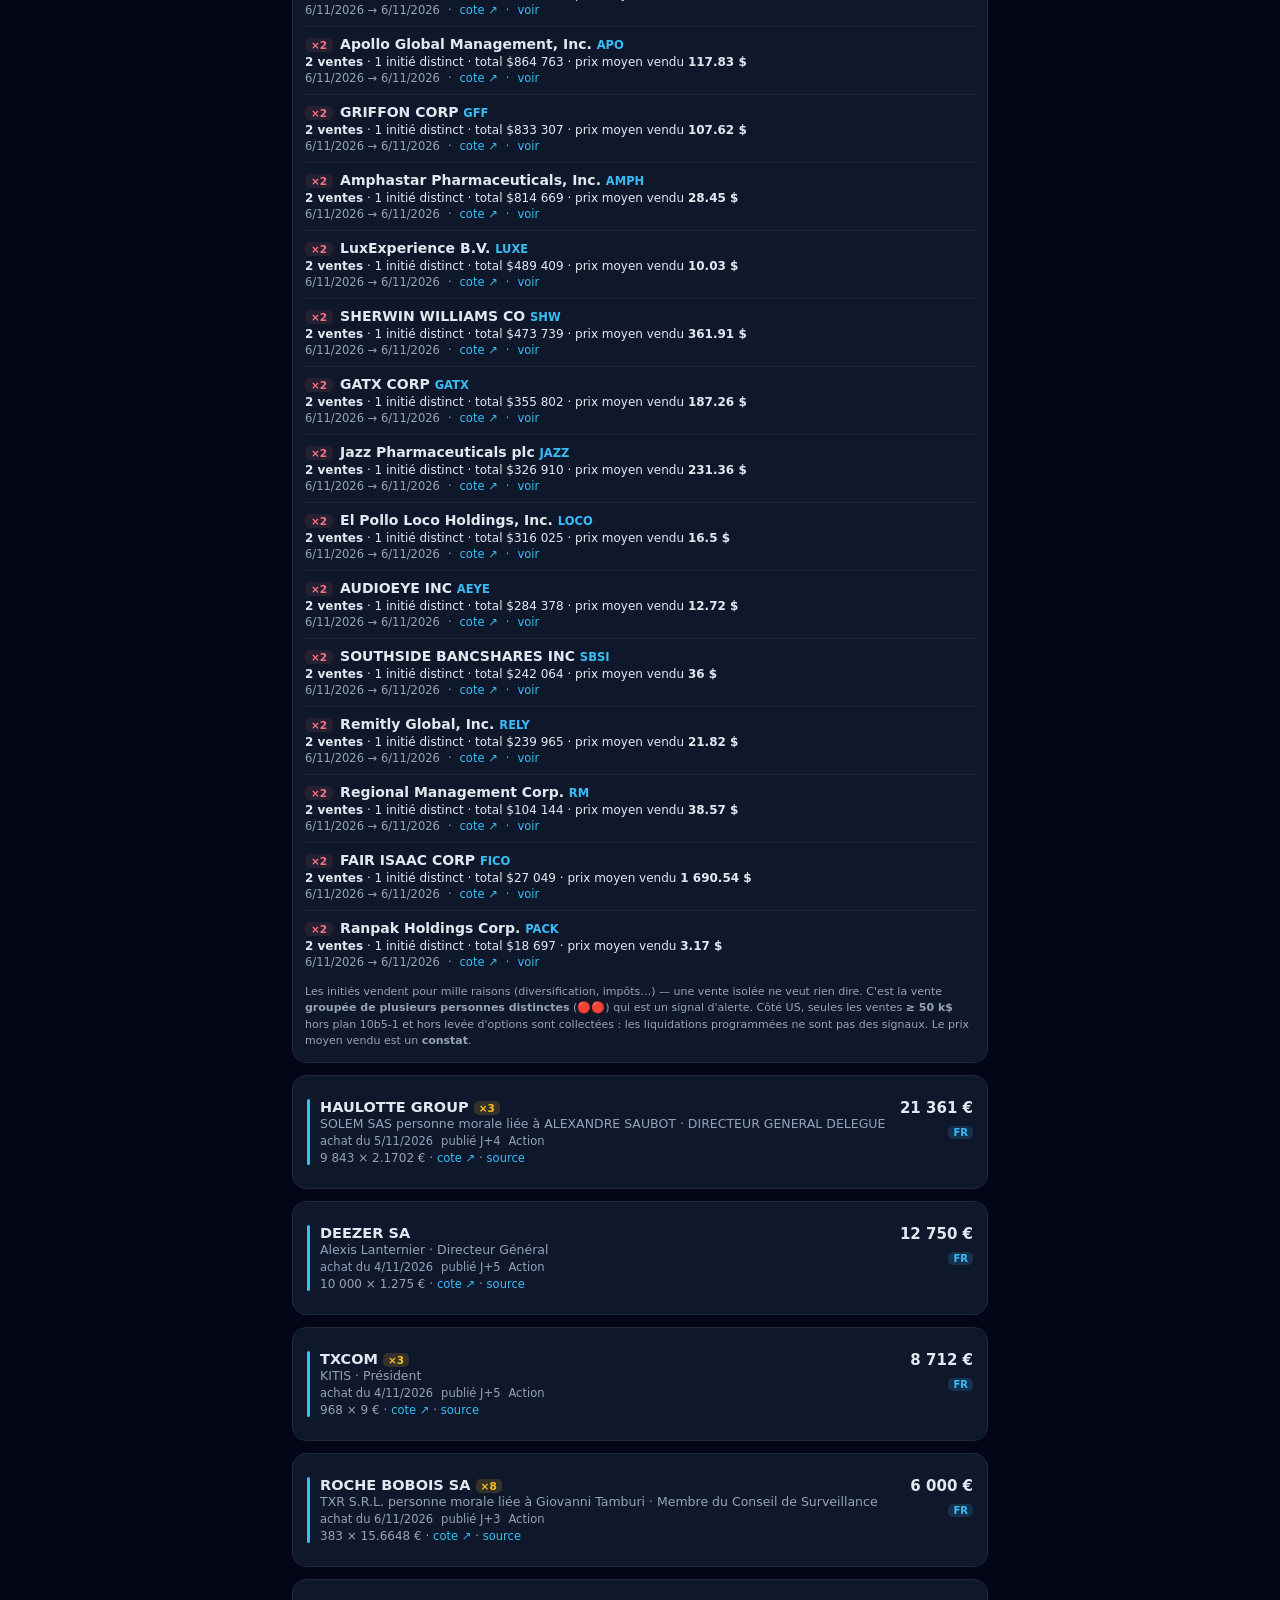
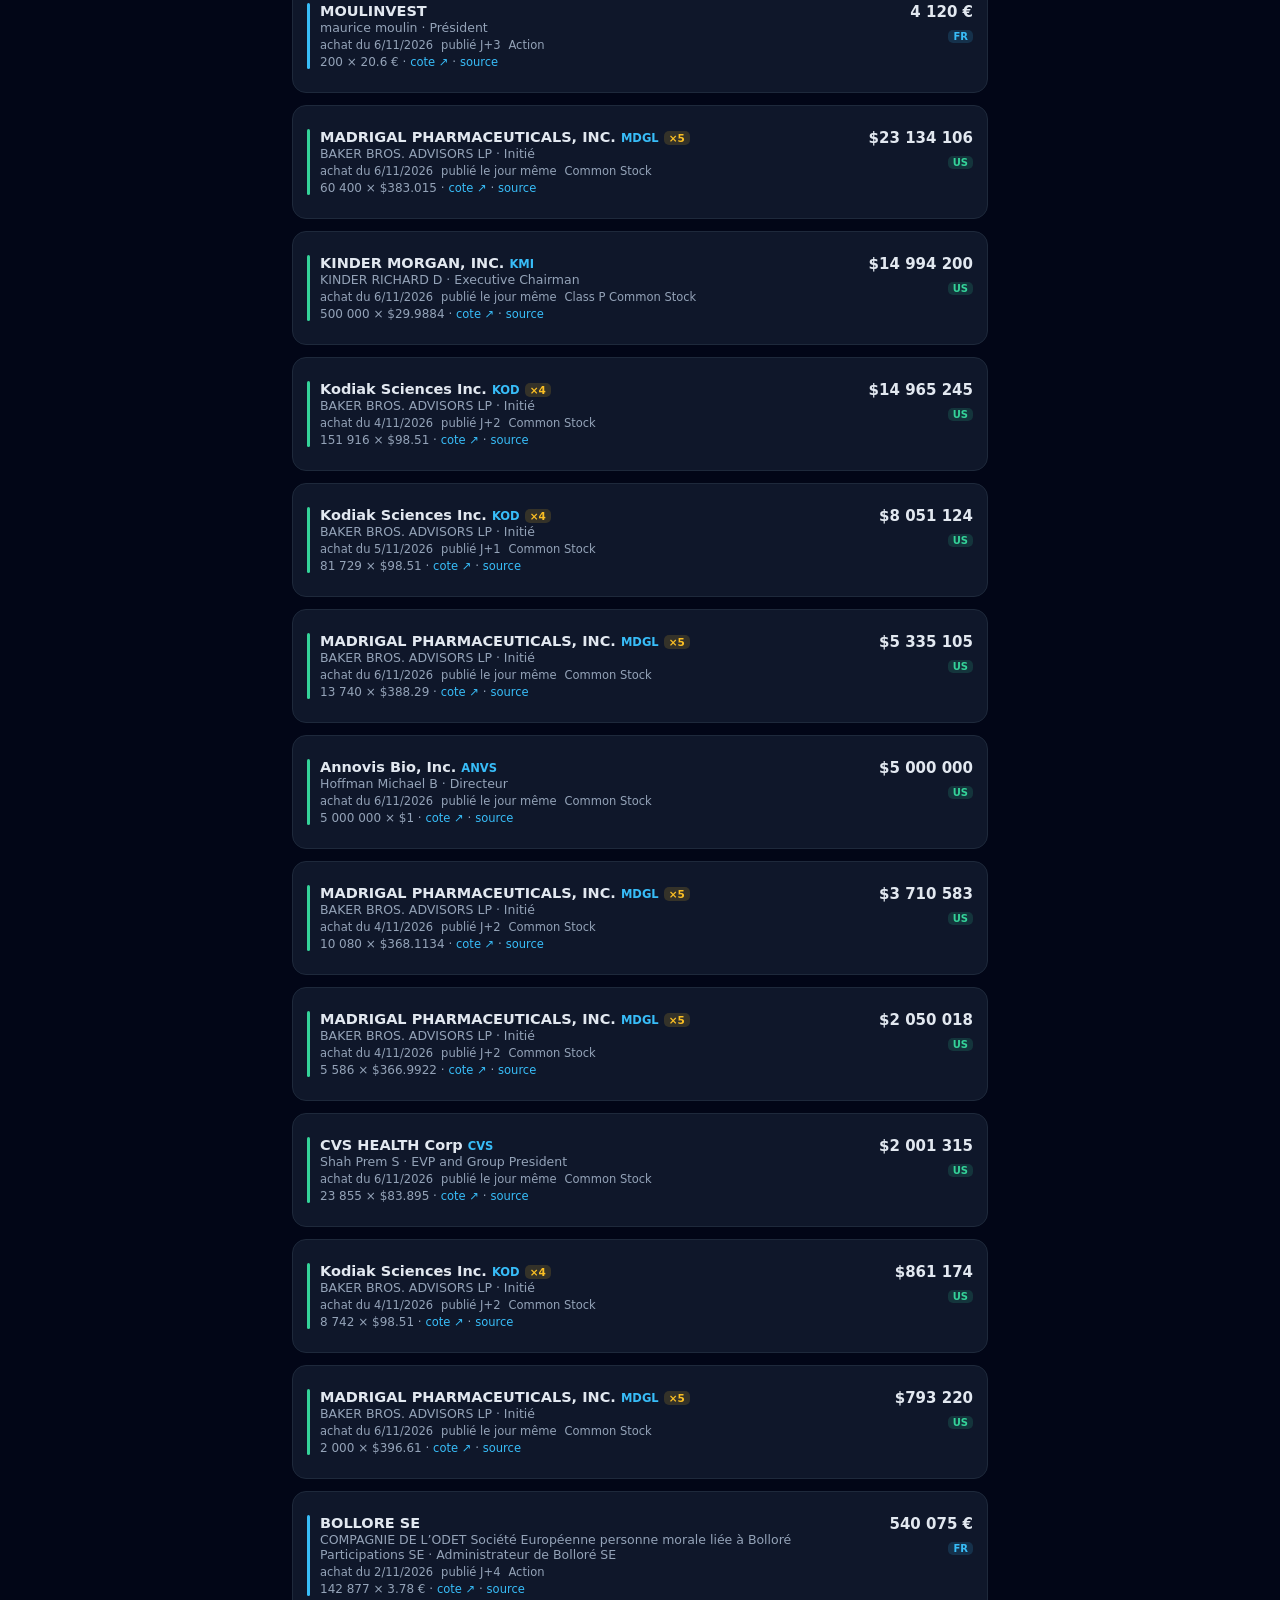
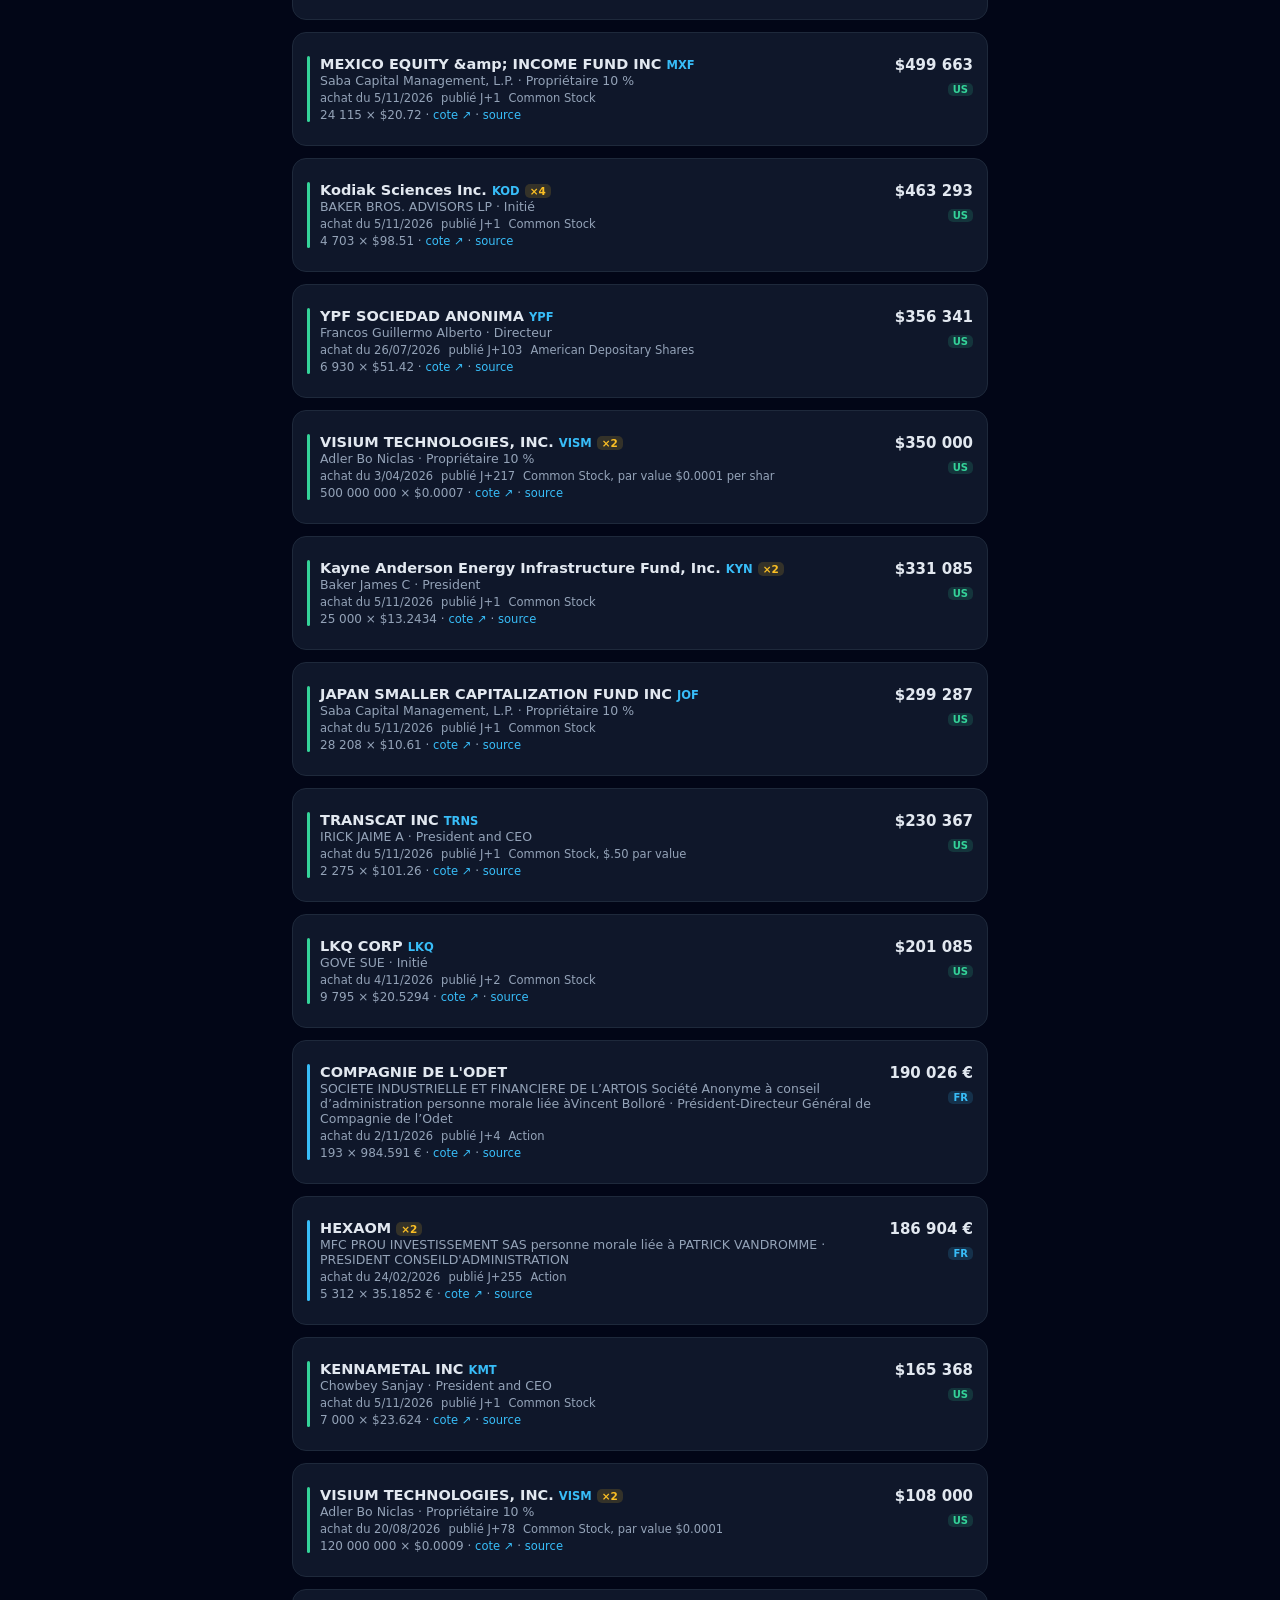
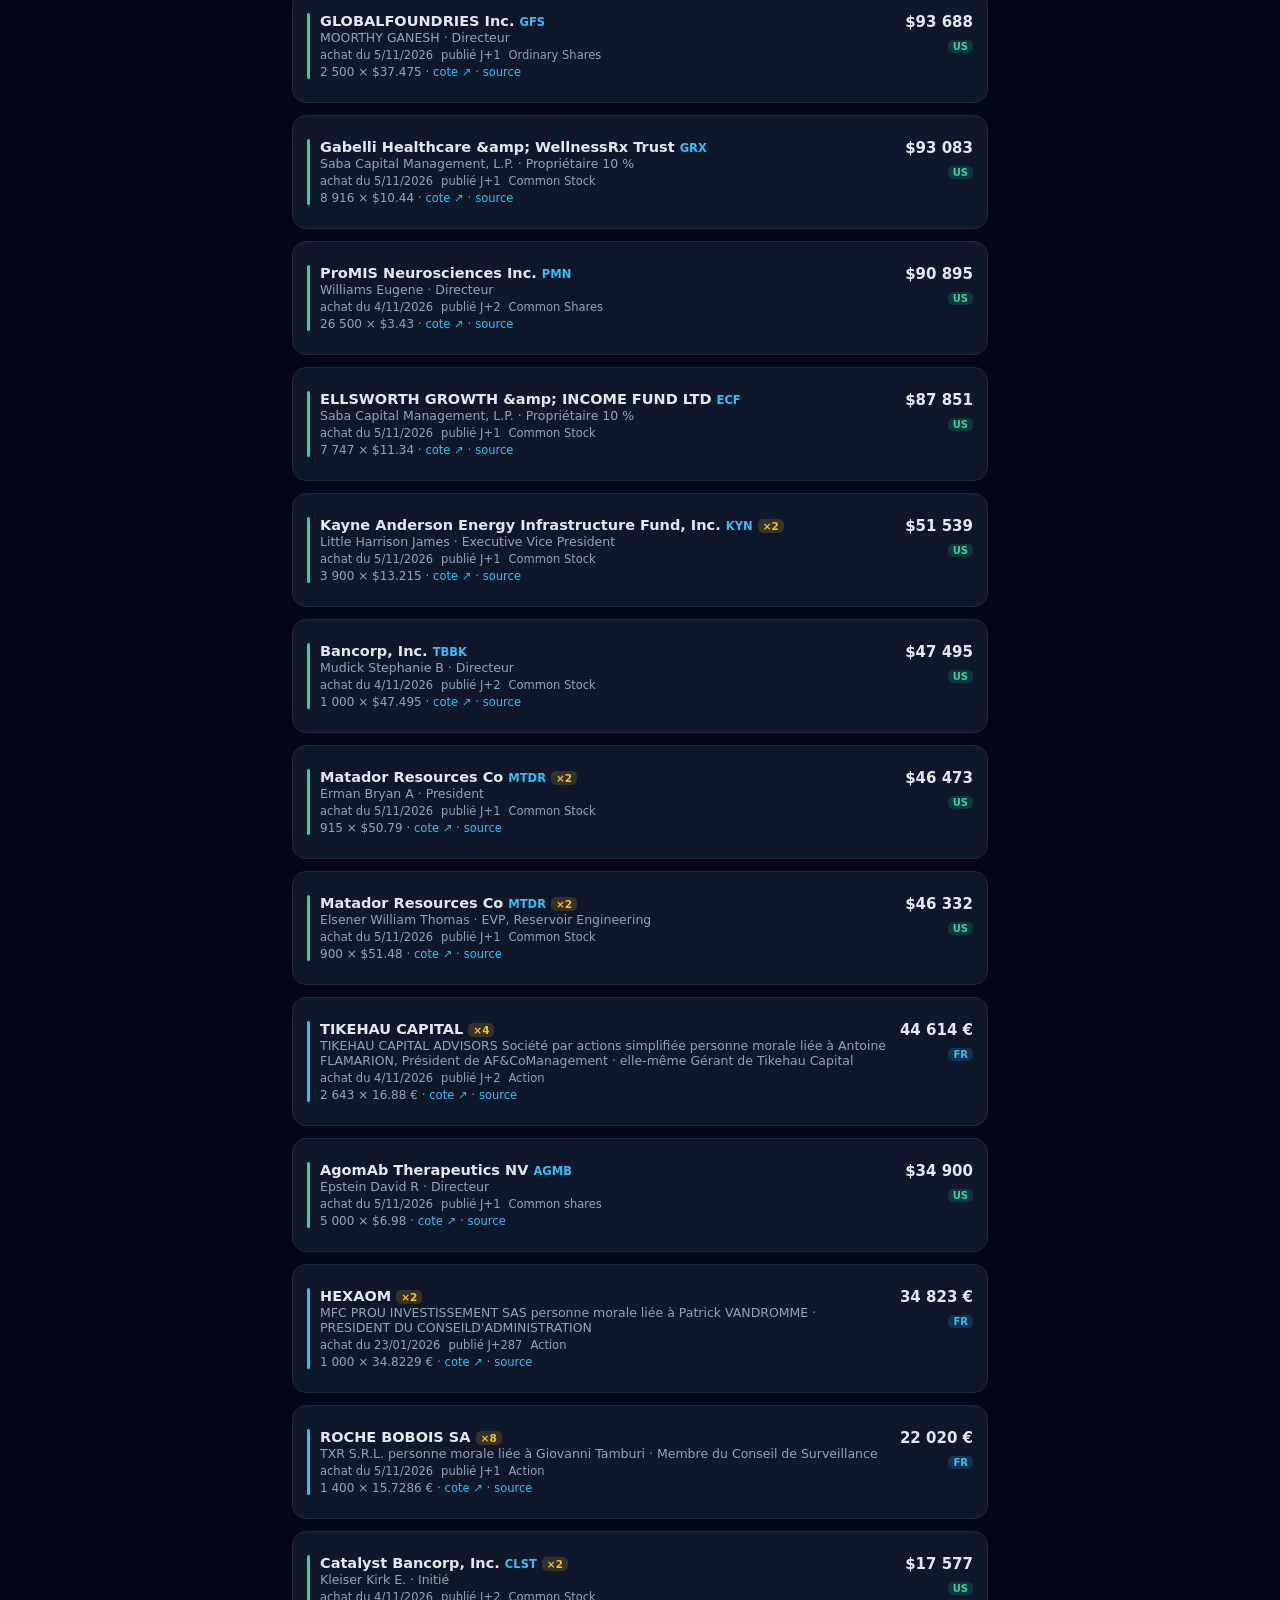
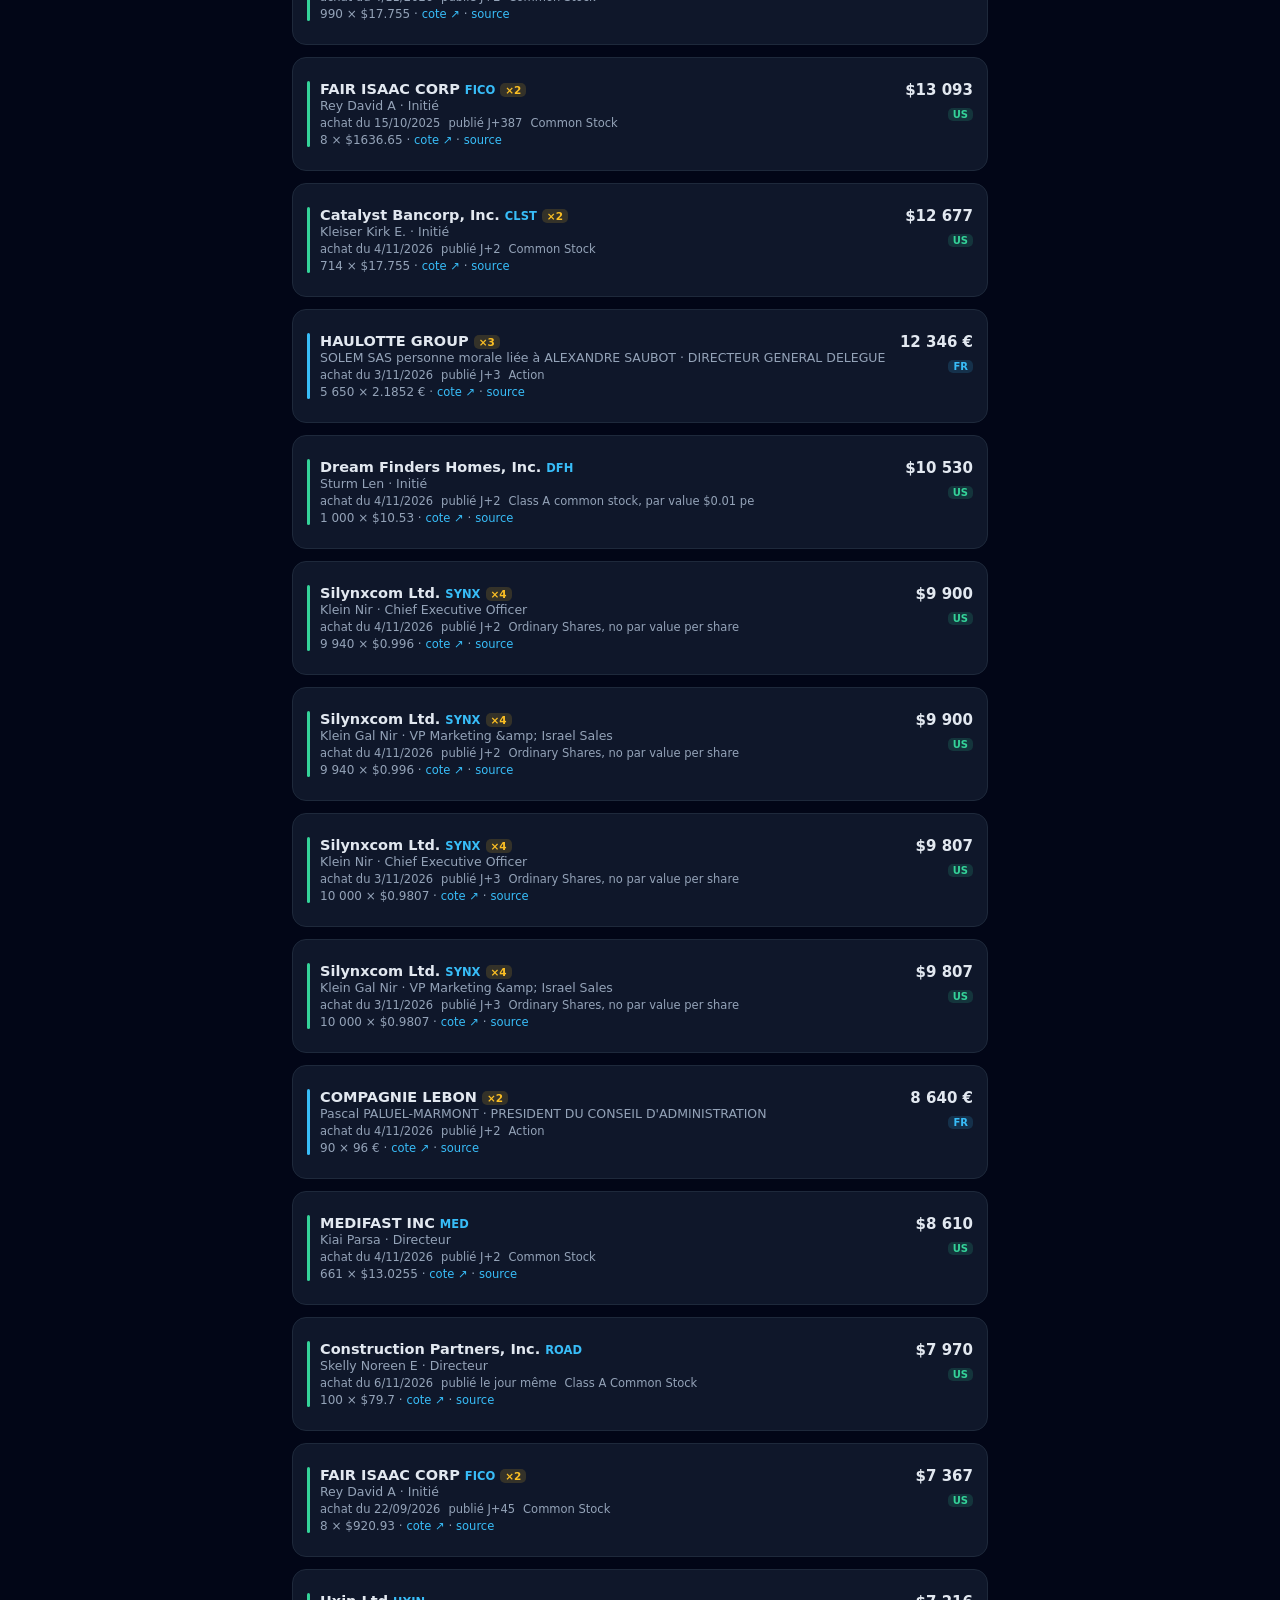
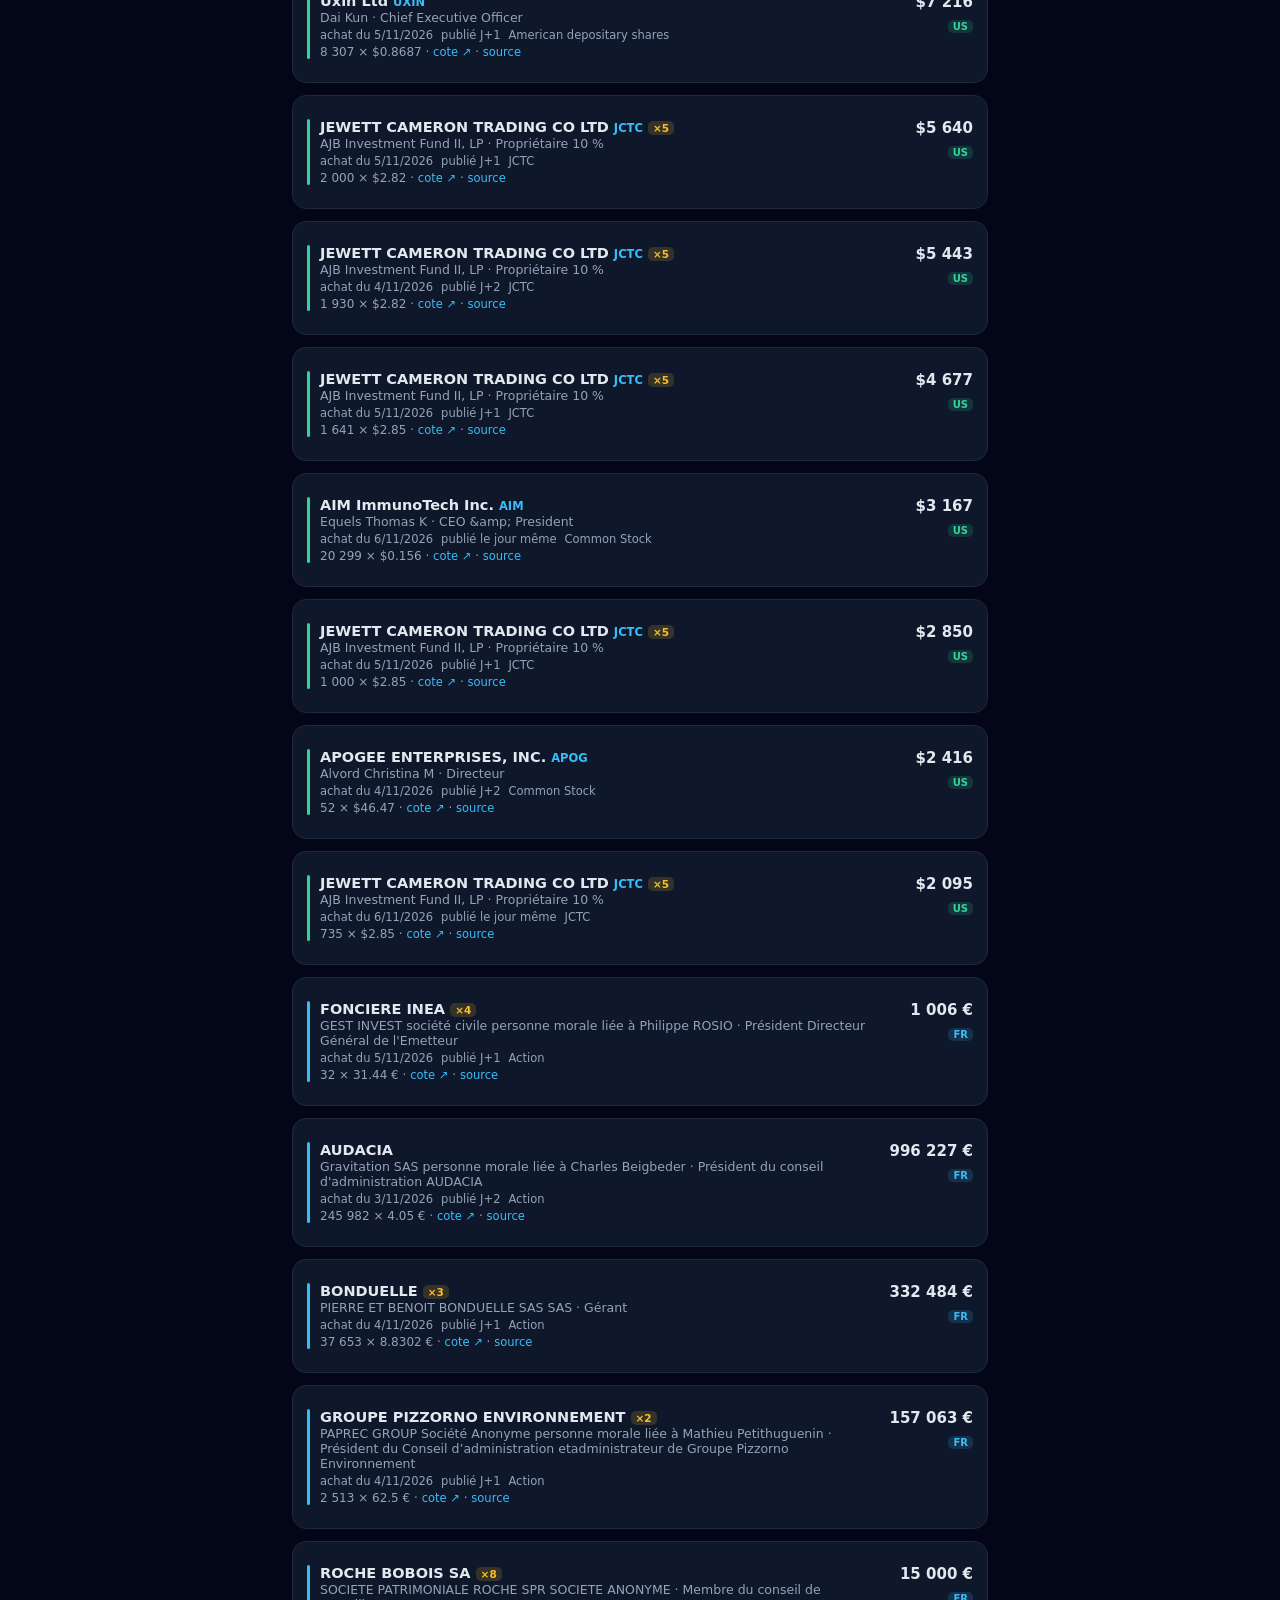
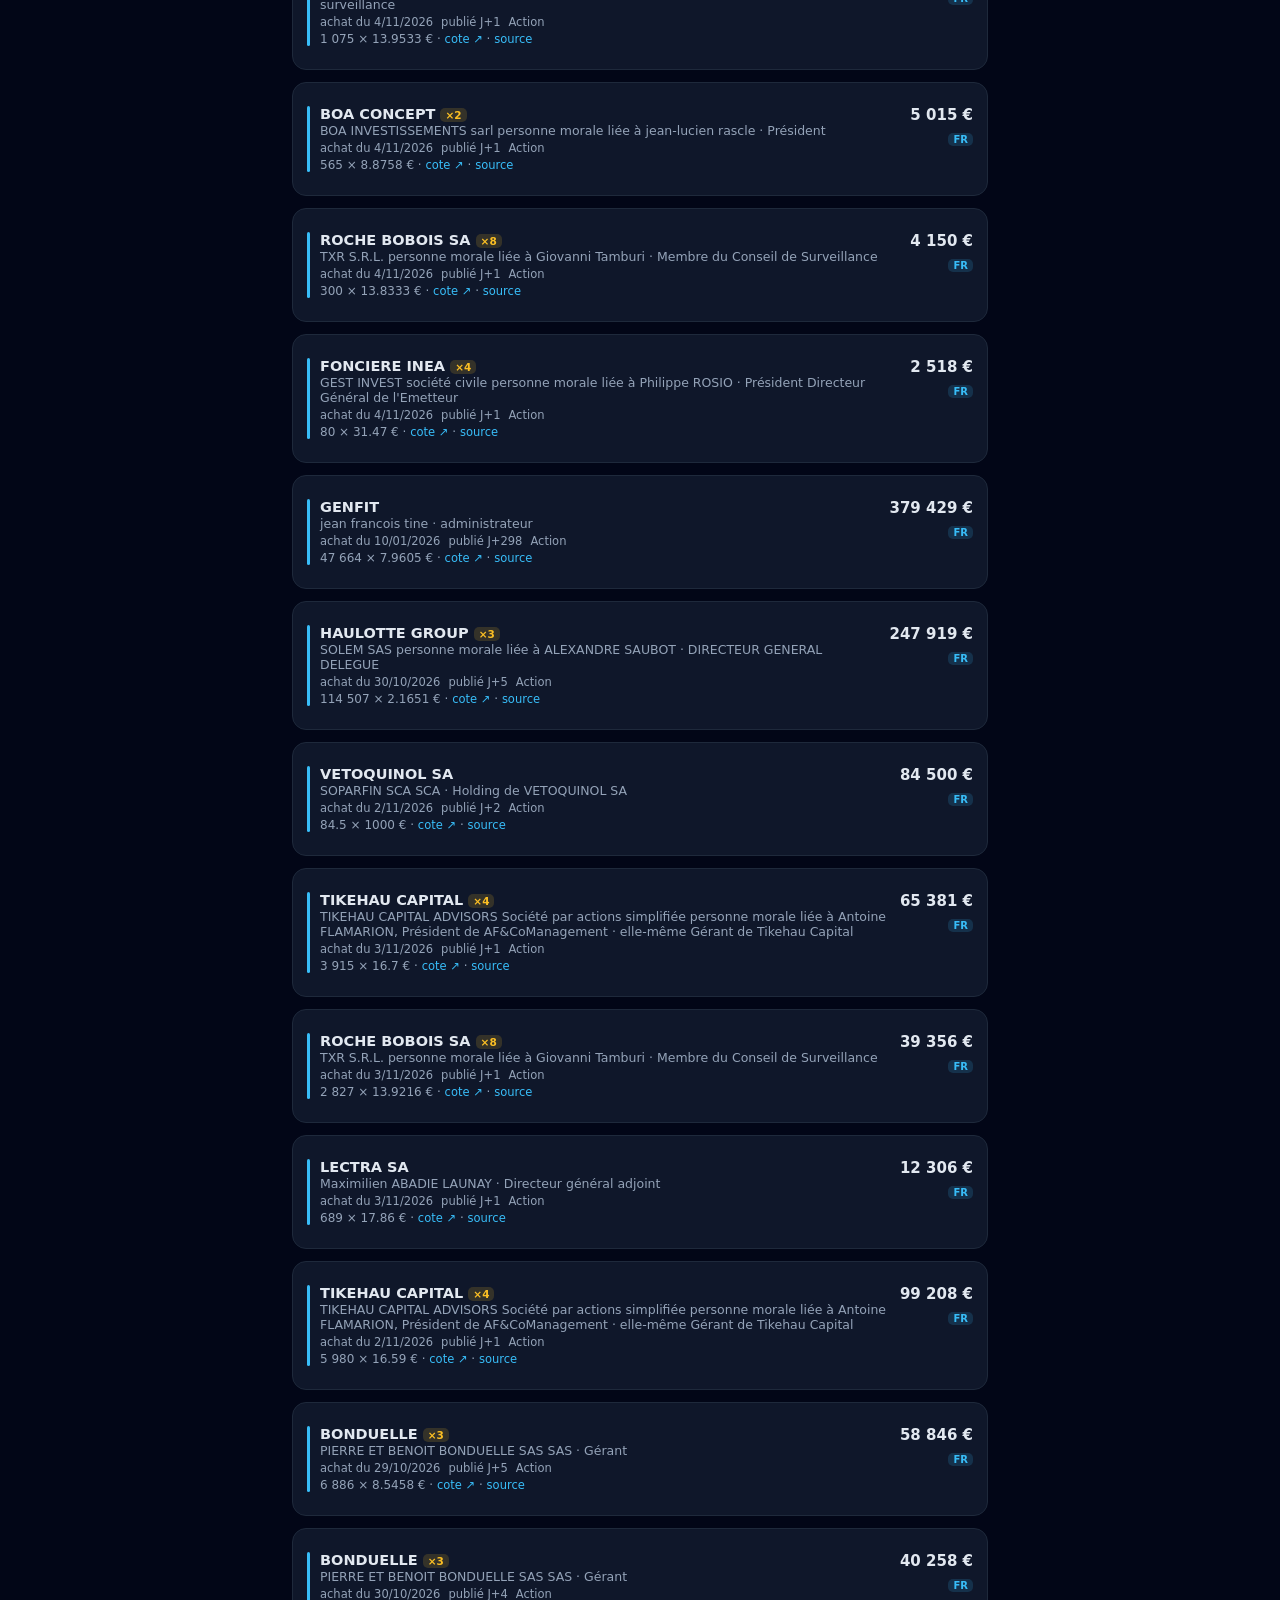
==== commit 13b4bcb7: "v4.1.0 : onglet 🇫🇷 CAC 40 — classement d'achat des 40 valeurs (qualité 40 % + valorisation 25 % + co" ====
--- a/index.html
+++ b/index.html
@@ -96,6 +96,7 @@
 
     <div class="tabs" id="tabs">
     <button data-tab="ins" class="on">👁 Initiés</button>
+    <button data-tab="cac">🇫🇷 CAC 40</button>
     <button data-tab="sbf">📊 SBF 120</button>
   </div>
 
@@ -161,6 +162,31 @@
 
     </div><!-- /viewIns -->
 
+  <div id="viewCac" class="hidden">
+    <div class="stats">
+      <div class="stat"><div class="v" id="caxPx">—</div><div class="l" id="caxL">indice CAC 40</div></div>
+      <div class="stat"><div class="v" id="caxChg">—</div><div class="l">variation du jour</div></div>
+      <div class="stat"><div class="v" id="cacN">—</div><div class="l">valeurs classées / 40</div></div>
+      <div class="stat"><div class="v" id="cacRel">—</div><div class="l">relevé des cotes (UTC)</div></div>
+      <div class="stat"><div class="v" id="cacSrc">—</div><div class="l">source des cotes</div></div>
+      <div class="stat"><div class="v" id="cacMg">—</div><div class="l">macro (Radar)</div></div>
+    </div>
+    <div class="card hidden" id="cacBanner" style="background:rgba(251,191,36,.07);border-color:rgba(251,191,36,.4);font-size:13px;line-height:1.5"></div>
+    <div class="card hidden" id="macroCard">
+      <h3>🌍 Macro — le contexte, pas un signal</h3>
+      <div id="macroChips" class="amts"></div>
+      <p class="mut" id="macroNote"></p>
+    </div>
+    <div class="card filters">
+      <div class="filters">
+        <div class="seg" id="segCac"><span style="font-weight:600;cursor:default">🎯 Classement d'achat — qualité 40 % + valorisation 25 % + consensus 35 %</span></div>
+        <input type="search" id="cq" placeholder="🔎 valeur du CAC 40…" aria-label="Rechercher">
+      </div>
+      <p class="mut">Les <b>40 valeurs de l'indice</b> (composition automatique depuis Wikipédia, reconstruite chaque mois — l'onglet suit l'indice <b>même quand il change</b>), classées par le score 🎯 d'achat : <b>qualité 40 %</b> (ROE, marge op., croissance, dette — par secteur, ≥ 3/4 métriques) + <b>valorisation 25 %</b> (PER/rendement/P/B vs pairs) + <b>consensus 35 %</b> (percentile du potentiel vs objectif moyen — il ENTRE dans ce score à ta demande, contrairement à l'onglet SBF 120 où il reste un contexte non noté). Les composantes manquantes <b>renormalisent</b> les poids, <b>≥ 2/3 exigées</b> — la base de chaque score est affichée ; les percentiles restent calculés sur <b>tout le SBF coté</b> (plus de pairs = rang plus stable). <b>Résultats financiers</b> : surprises EPS des derniers trimestres (✅ battu / ❌ manqué) et <b>prochaine date de publication</b>, affichées par valeur. La <b>macro frappe tout le monde pareil</b> : elle vit dans le bandeau 🌍, jamais dans le score. Heuristique de tri jamais validée sur historique — <b>pas un conseil</b> : réserve tactique, Radar Conjoncture et zones d'achat restent maîtres.</p>
+    </div>
+    <div id="cacList"></div>
+  </div><!-- /viewCac -->
+
   <div id="viewSbf" class="hidden">
     <div class="stats">
       <div class="stat"><div class="v" id="sbIdxPx">—</div><div class="l" id="sbIdxL">indice SBF 120</div></div>
@@ -193,6 +219,7 @@
         <li>🔥 <b>Accumulations</b> : les sociétés où les initiés achètent plusieurs fois sont regroupées en haut — c'est là que le signal est le plus fort (surtout avec des initiés <b>distincts</b>).</li>
         <li>⏱ Relevé automatique <b>toutes les 2 h en jours ouvrés</b> (workflow GitHub Actions) ; l'app se rafraîchit à l'ouverture puis toutes les 10 min.</li>
         <li>📊 <b>SBF 120</b> : cotes + valorisation (PER, rendement, P/B) via Yahoo Finance avec <b>repli automatique TradingView</b> quand Yahoo sature (la source réelle et l'indice utilisé — SBF 120 ou repli CAC 40 — sont affichés en haut de l'onglet), Euronext en <b>différé ≈ 15 min</b> (le temps réel officiel est payant), relevé toutes les <b>15 min pendant la cotation</b> (workflow dédié). Composition : Wikipédia FR (révision indices du 22/12/2025), tickers Euronext. 🏆 <b>Un seul classement — Long terme</b> (v4.0.12) : qualité 55 % (ROE, marge, croissance, dette — par secteur si ≥ 8 pairs et ≥ 5 observations de la métrique, sinon vs indice) + valorisation relative 35 % (PER/rendement/P/B vs pairs) + initiés FR 10 % (conviction des dirigeants — <b>50 neutre sans signal</b>, pas de pénalité d'absence) ; fondamentaux Yahoo, ou TradingView en repli sans la croissance (score sur 3/4). Le consensus 🎯 des analystes (prix cible moyen vs cours, nombre d'analystes, recommandation) est affiché comme <b>contexte d'entrée</b> sur chaque carte. La position dans la fourchette <b>52 semaines</b> est affichée comme <b>contexte d'entrée</b> aussi, mais <b>exclue du score</b> : George &amp; Hwang associent le momentum au plus HAUT 52 s., pas au plus bas. Chaque jour, le pipeline journalise le top 20 (fichier <code>journal-scores.jsonl</code>) pour mesurer un jour les rendements à 3/6/12 mois contre le benchmark — l'identité de l'indice est conservée dans chaque ligne et seules les périodes au <b>même indice</b> sont comparées — heuristique de tri <b>non validée sur historique</b>, à confronter au contexte d'entrée (initiés 🔀, consensus 🎯) et au journal avant toute décision.</li>
+        <li>🇫🇷 <b>CAC 40 — classement d'achat</b> (v4.1.0) : les 40 valeurs de l'indice — périmètre automatique (groupe cac40 de la composition Wikipédia, reconstruite chaque mois par workflow ou plan B, l'onglet suit l'indice même quand il change) — classées par le score 🎯 <b>qualité 40 % + valorisation 25 % + consensus 35 %</b> (renormalisé sur les composantes disponibles, ≥ 2/3 exigées, base affichée ; percentiles sur tout le SBF coté). <b>Résultats financiers</b> : surprises EPS (moyenne des derniers trimestres publiés) + prochaine date de publication (module Yahoo calendarEvents, même requête que les objectifs). <b>Macro</b> : bandeau 🌍 alimenté par les relevés publics du <a href="https://jeffbuzz060684.github.io/radar-conjoncture/" target="_blank" rel="noopener">Radar Conjoncture</a> (VIX, OAT/Bund, BCE, inflation) — un contexte commun à toutes les valeurs, jamais une composante du score. Indice CAC 40 dédié (^FCHI côté Yahoo, Euronext PX1 en repli TradingView). Verdicts 🥇🥈🥉⏸ = lecture du score, heuristique non validée ; l'URW (REIT) est signalé non éligible PEA en principe. Heure de publication, délais et sources honnêtes : cotes en différé ~15 min, consensus rafraîchi ~2×/jour, macro à son propre rythme (hebdo vérifié).</li>
       </ul>
       <p style="margin-top:6px">Personne ne peut faire plus vite : ces délais sont la loi. Ce que tu vois est déjà « au plus tôt légalement possible » — les parlementaires (STOCK Act, 45 jours) ne sont PAS suivis ici, car leur signal est périmé à la publication.</p>
       <p style="margin-top:6px">⚠️ Outil d'information, pas un conseil en investissement. Les initiés vendent pour mille raisons et achètent pour une : leur achat est un signal, pas une garantie.</p>
@@ -214,7 +241,7 @@
   var PREF_KEY = "sentinelle-perso-prefs-v1";
   var SEEN_KEY = "sentinelle-perso-lastseen-v1";
   var QKEY = "sentinelle-perso-quotes-v4";
-  var state = { data: null, quotes: null, newIds: {}, limit: 100, sbLimit: 100, prefs: { src: "all", side: "buy", sort: "date", m: 0, q: "", new: false, sbQ: "", tab: "ins" } }; // v4.0.11 : plus de sbView — un seul classement 🏆
+  var state = { data: null, quotes: null, newIds: {}, limit: 100, sbLimit: 100, prefs: { src: "all", side: "buy", sort: "date", m: 0, q: "", new: false, sbQ: "", cacQ: "", tab: "ins" } }; // v4.0.11 : plus de sbView — un seul classement 🏆 ; v4.1.0 : onglet cac + recherche cacQ
 
   var $ = function (id) { return document.getElementById(id); };
   var esc = typeof RI !== "undefined" ? RI.esc : function (s) { return String(s); };
@@ -236,8 +263,9 @@
         if (typeof p.q === "string") state.prefs.q = p.q;
         if (typeof p.new === "boolean") state.prefs.new = p.new;
         if (p.side === "buy" || p.side === "sell" || p.side === "all") state.prefs.side = p.side;
-        if (p.tab === "ins" || p.tab === "sbf") state.prefs.tab = p.tab;
+        if (p.tab === "ins" || p.tab === "sbf" || p.tab === "cac") state.prefs.tab = p.tab;
         if (typeof p.sbQ === "string") state.prefs.sbQ = p.sbQ;
+        if (typeof p.cacQ === "string") state.prefs.cacQ = p.cacQ;
       }
     } catch (e) { }
   }
@@ -304,6 +332,7 @@
     state.quotes = q;
     try { localStorage.setItem(QKEY, JSON.stringify(q)); } catch (e) { }
     if (state.prefs.tab === "sbf") renderSbf();
+    if (state.prefs.tab === "cac") renderCac();
     return true;
   }
   function useCachedQuotes() {
@@ -320,6 +349,7 @@
       .catch(function () {
         if (!state.quotes) useCachedQuotes();
         if (state.prefs.tab === "sbf") { renderSbf(); if (!silent) toast("Cotes hors ligne — dernier relevé affiché"); }
+        if (state.prefs.tab === "cac") { renderCac(); if (!silent) toast("Cotes hors ligne — dernier relevé affiché"); }
       });
   }
 
@@ -625,6 +655,12 @@
       savePrefs();
       reflectPrefs();
       if (state.prefs.tab === "sbf") renderSbf();
+      if (state.prefs.tab === "cac") renderCac();
+    });
+    $("cq").addEventListener("input", function (e) {
+      state.prefs.cacQ = e.target.value;
+      savePrefs();
+      renderCac();
     });
     $("sq").addEventListener("input", function (e) {
       state.prefs.sbQ = e.target.value;
@@ -766,6 +802,159 @@
     $("sbList").innerHTML = html.join("");
   }
 
+  // v4.1.0 : rendu de l'onglet 🇫🇷 CAC 40 — le classement d'achat des 40 valeurs de l'indice
+  function renderCac() {
+    var q = state.quotes;
+    if (!q || !q.list || !q.list.length) {
+      $("cacList").innerHTML = '<div class="empty">Cotes pas encore chargées — rafraîchis dans un instant.</div>';
+      return;
+    }
+    // indice CAC 40 : champ dédié (Yahoo ^FCHI ou repli TV EURONEXT:PX1) ; en repli TradingView,
+    // l'indice du relevé EST déjà le CAC 40 (nommé dans idx.name) — on l'affiche tel quel.
+    var cIdx = q.cacIdx || (q.idx && q.idx.name && String(q.idx.name).indexOf("CAC 40") > -1 ? q.idx : null);
+    if (cIdx && cIdx.px != null) {
+      $("caxPx").textContent = RI.fmtNum(Math.round(cIdx.px * 100) / 100);
+      $("caxL").textContent = cIdx.name || "indice CAC 40";
+      var cch = cIdx.chg;
+      var cel = $("caxChg");
+      cel.textContent = RI.fmtPct(cch);
+      cel.className = "v " + (cch > 0 ? "up" : (cch < 0 ? "dn" : ""));
+    }
+    $("cacRel").textContent = q.updated ? String(q.updated).slice(11, 16) + " UTC" : "—";
+    $("cacSrc").textContent = (q.source ? (String(q.source).indexOf("TradingView") > -1 ? "TradingView" : "Yahoo") : "—");
+    // scores : percentiles sur TOUT le SBF coté (base stable, identique aux autres scores),
+    // puis filtrage du groupe cac40 — le périmètre suit la composition automatiquement.
+    var val = RI.oppScores(RI.valScores(q.list));
+    var since30 = RI.isoDay(new Date(Date.now() - RI.CFG.SIGN_DAYS * 86400000));
+    var bonus = RI.insiderFrBonus((state.data && state.data.fr) || [], { since: since30 });
+    var enr = RI.sbfEnrich(val, bonus);
+    var scored = RI.cacScores(enr);
+    var rows = RI.cacSort(RI.cacFilter(scored));
+    $("cacN").textContent = String(rows.length) + "/40";
+    // bandeau macro 🌍 (relevés publics du Radar Conjoncture — contexte commun, jamais noté)
+    var m = RI.macroState(q.macro, Date.now());
+    var msgs = [];
+    if (m) {
+      $("macroCard").classList.remove("hidden");
+      var chips = [];
+      function chip(txt) { chips.push('<span class="amt" style="cursor:default">' + txt + "</span>"); }
+      function fr(v) { return (v == null || !isFinite(v)) ? "—" : String(Math.round(v * 100) / 100).replace(".", ","); }
+      if (m.vix != null) chip("VIX " + esc(fr(m.vix)) + (m.vix5 != null ? " · lissé 5 j " + esc(fr(m.vix5)) : ""));
+      if (m.oat10 != null) chip("OAT 10 ans " + esc(fr(m.oat10)) + " %");
+      if (m.bund10 != null) chip("Bund 10 ans " + esc(fr(m.bund10)) + " %");
+      if (m.spread != null) chip("spread France-Allemagne " + m.spread + " pb");
+      if (m.bceDepot != null) chip("BCE dépôt " + esc(fr(m.bceDepot)) + " %" + (m.bceDir ? " (" + esc(m.bceDir) + ")" : ""));
+      if (m.inflZE != null) chip("inflation ZE " + esc(fr(m.inflZE)) + " %");
+      if (m.pmiZE != null) chip("PMI ZE " + esc(fr(m.pmiZE)));
+      if (m.cape != null) chip("CAPE " + esc(fr(m.cape)));
+      $("macroChips").innerHTML = chips.join("");
+      $("macroNote").innerHTML = "Source : " + (m.src ? esc(m.src) : "Radar Conjoncture") + " — relevé du <b>" + esc(RI.isoToDmY(m.dateData)) + "</b>" + (m.ageDays != null ? " (" + m.ageDays + " j)" : "") +
+        ". La macro frappe toutes les valeurs pareil : elle contextualise le classement, elle n'entre <b>jamais</b> dans le score 🎯 d'une valeur." +
+        (m.stale ? " ⚠️ <b>Relevé ancien</b> — rafraîchi au prochain relevé du Radar." : "");
+      $("cacMg").textContent = m.dateData ? RI.isoToDmY(m.dateData) + (m.ageDays != null ? " (" + m.ageDays + " j)" : "") : "—";
+      if (m.stale) msgs.push("⚠️ <b>macro ancienne</b> (" + m.ageDays + " j) — données du Radar du " + esc(RI.isoToDmY(m.dateData)) + ".");
+    } else {
+      $("macroCard").classList.add("hidden");
+      $("cacMg").textContent = "—";
+      msgs.push("ℹ️ Bandeau macro pas encore intégré — il apparaîtra au prochain relevé des cotes.");
+    }
+    if (q.updated && RI.freshness(q.updated, Date.now()).stale) msgs.push("⚠️ <b>cotes anciennes</b> — dernier relevé réussi le " + esc(RI.isoToDmY(String(q.updated).slice(0, 10))) + ".");
+    if (rows.length < 40) msgs.push("⚠️ " + (40 - rows.length) + " valeur" + (40 - rows.length > 1 ? "s" : "") + " du CAC 40 sans cote — classée" + (40 - rows.length > 1 ? "s" : "") + " sur les " + rows.length + " cotée" + (rows.length > 1 ? "s" : "") + ".");
+    var cb = $("cacBanner");
+    if (msgs.length) { cb.innerHTML = msgs.join(" "); cb.classList.remove("hidden"); }
+    else cb.classList.add("hidden");
+    // recherche
+    var qTxt = String(state.prefs.cacQ || "").trim().toLowerCase();
+    if (qTxt) rows = rows.filter(function (e) {
+      return String(e.n).toLowerCase().indexOf(qTxt) >= 0 || String(e.mn).toLowerCase().indexOf(qTxt) >= 0;
+    });
+    if (rows.length === 0) {
+      $("cacList").innerHTML = '<div class="empty">Aucune valeur du CAC 40 pour « ' + esc(String(state.prefs.cacQ || "").trim()) + ' ».</div>';
+      return;
+    }
+    // cartes
+    var VERD = { strong: "🥇 priorité d'achat", good: "🥈 opportunité", mid: "🥉 neutre", wait: "⏸ attendre" };
+    var VERDC = { strong: "var(--green)", good: "var(--blue)", mid: "var(--mut)", wait: "var(--red)" };
+    var VERDT = {
+      strong: "Score 🎯 ≥ 70/100 — en tête du classement composite (qualité+valorisation+consensus). Lecture HEURISTIQUE jamais validée : vérifie le contexte de la carte avant tout acte.",
+      good: "Score 🎯 55-69 — opportunité selon le classement composite. Heuristique non validée.",
+      mid: "Score 🎯 40-54 — ni évidence ni rejet selon le classement composite. Heuristique non validée.",
+      wait: "Score 🎯 < 40 — le classement composite ne voit pas d'opportunité aujourd'hui (souvent : qualité ou consensus dégradé, ou valorisation tendue). Pas un ordre de vente."
+    };
+    var recFr = { strong_buy: "fort achat", buy: "achat", hold: "conserver", underperform: "sous-perf.", sell: "vente" };
+    function fmtPctSigned(v) { return (v > 0 ? "+" : "") + String(Math.round(v * 10) / 10).replace(".", ",") + " %"; }
+    var html = [];
+    for (var i = 0; i < rows.length; i++) {
+      var e = rows[i];
+      var up = e.chg > 0, dn = e.chg < 0;
+      var parts = [];
+      // composantes du score — affichées seulement si elles ont servi
+      if (e.qScore != null) parts.push("qualité " + e.qScore + "/100 (" + e.qBase + "/4 · " + (e.qMode === "sector" ? "vs secteur" : (e.qMode === "mix" ? "mixte" : "vs indice")) + ")");
+      if (e.score != null) parts.push("valorisation " + e.score + "/100 (" + e.vBase + "/3 · " + (e.vMode === "sector" ? "vs secteur" : (e.vMode === "mix" ? "mixte" : "vs indice")) + ")");
+      if (e.pUp != null) parts.push("consensus " + e.pUp + "/100" + (e.upX != null ? " (potentiel " + esc(fmtPctSigned(e.upX)) + ")" : ""));
+      var breakdown = parts.length ? parts.join(" · ") : "composantes insuffisantes";
+      html.push(
+        '<div class="card"><div class="row fr"><div class="bar"></div>' +
+        '<div class="t">' +
+        '<div class="soc"><span style="color:var(--mut);font-size:11px;font-weight:500">' + (i + 1) + '</span> ' + esc(e.n) +
+        ' <span class="tk">' + esc(e.mn) + '</span>' +
+        (e.verdict ? ' <span class="gb" style="color:' + VERDC[e.verdict] + '" title="' + VERDT[e.verdict] + '">' + VERD[e.verdict] + '</span>' : "") +
+        (e.ins > 0 ? ' <span class="lvl l' + e.insLvl + '" title="Initiés FR en accumulation sur 30 j — conviction des dirigeants">' + (e.insLvl >= 2 ? "🔥" : "×2") + " +" + e.ins + "</span>" : "") +
+        (e.approx ? ' <span class="gb" title="Ticker résolu approximativement — cours à vérifier">≈ à vérifier</span>' : "") +
+        (e.y === "URW.PA" ? ' <span class="gb" style="color:var(--red)" title="Unibail-Rodamco-Westfield est une foncière (REIT) : actions de société de placement immobiliers — NON éligibles au PEA en principe (article 217 quater du CGI, regime fisc spécifique). À vérifier auprès de Bourse Direct avant tout ordre.">⚠️ PEA : non éligible en principe</span>' : "") +
+        (e.earnWarn ? ' <span class="gb" title="Le PER prévisionnel est AU-DESSUS du PER passé : le consensus s\'attend à des bénéfices en baisse — piège à valeur classique.">⚠️ bénef. attendus en baisse</span>' : "") +
+        (e.pos52 != null && e.pos52 <= 20 && e.out52 === 0 ? ' <span class="gb" title="Cours dans le bas de sa fourchette 52 semaines — information AFFICHÉE, pas un signal (un point bas n\'est pas un plancher).">📉 bas de fourchette 52 s.</span>' : "") +
+        "</div>" +
+        '<div class="meta"><span>cours <b>' + esc(RI.fmtNum(e.px)) + ' €</b> <span class="' + (up ? "up" : (dn ? "dn" : "")) + '">' + esc(RI.fmtPct(e.chg)) + "</span></span>" +
+        "<span>cap. " + esc(RI.fmtCap(e.cap)) + "</span></div>" +
+        '<div class="details">PER ' + (e.per != null ? esc(String(Math.round(e.per * 100) / 100).replace(".", ",")) : "—") +
+        " · projeté " + (e.fper != null ? esc(String(Math.round(e.fper * 100) / 100).replace(".", ",")) : "—") +
+        " · rendement " + (e.dY != null ? esc(String(Math.round(e.dY * 100) / 100).replace(".", ",")) + " %" : "—") +
+        " · P/B " + (e.pb != null ? esc(String(Math.round(e.pb * 100) / 100).replace(".", ",")) : "—") +
+        (e.sec ? " · secteur " + esc(e.sec) : "") +
+        ' · <a href="' + esc(sbQuoteUrl(e)) + '" target="_blank" rel="noopener">cote ↗</a>' +
+        "</div>" +
+        (e.tp != null
+          ? '<div class="details">🎯 objectif <b>' + esc(String(Math.round(e.tp * 100) / 100).replace(".", ",")) + " €</b> (" +
+            (e.upX != null ? '<span class="' + (e.upX > 0 ? "up" : (e.upX < 0 ? "dn" : "")) + '">' + esc(fmtPctSigned(e.upX)) + "</span>" : "—") + ")" +
+            (e.tpN != null ? " · " + e.tpN + " analyste" + (e.tpN > 1 ? "s" : "") : "") +
+            (recFr[e.rec] ? " · " + esc(recFr[e.rec]) : "") +
+            "</div>"
+          : "") +
+        ((e.roe != null || e.mOp != null || e.gRev != null || e.de != null)
+          ? '<div class="details">🧪 ' +
+            (e.roe != null ? "ROE " + esc(String(Math.round(e.roe * 1000) / 10).replace(".", ",")) + " % · " : "") +
+            (e.mOp != null ? "marge op. " + esc(String(Math.round(e.mOp * 1000) / 10).replace(".", ",")) + " % · " : "") +
+            (e.gRev != null ? "croissance CA " + esc(fmtPctSigned(Math.round(e.gRev * 1000) / 10)) + " · " : "") +
+            (e.de != null ? "dette/CP " + esc(String(Math.round(e.de)).replace(".", ",")) + " %" : "") +
+            "</div>"
+          : "") +
+        ((e.nextRes != null || e.surp != null)
+          ? '<div class="details">📅 ' +
+            (e.nextRes != null ? "prochain résultat le <b>" + esc(RI.isoToDmY(e.nextRes)) + "</b>" : "prochaine publication non communiquée") +
+            (e.surp != null
+              ? ' · surprise EPS <b>' + (e.surp > 0 ? '<span class="up">✅ +' : (e.surp < 0 ? '<span class="dn">❌ ' : "")) +
+                esc(fmtPctSigned(Math.round(e.surp * 10) / 10)) + (e.surp !== 0 ? "</span>" : "") + "</b> (moyenne des derniers trimestres)" : "") +
+            "</div>"
+          : "") +
+        (e.w52lo != null && e.w52hi != null
+          ? '<div class="details">📉 52 s. : ' + esc(String(Math.round(e.w52lo * 100) / 100).replace(".", ",")) + " – " + esc(String(Math.round(e.w52hi * 100) / 100).replace(".", ",")) + " €" +
+            (e.gapLo != null ? " · cours à " + esc(fmtPctSigned(Math.round(e.gapLo * 10) / 10)) + " du plus bas" : "") +
+            (e.dd52 != null ? " · " + esc(fmtPctSigned(Math.round(e.dd52 * 10) / 10)) + " du plus haut" : "") +
+            "</div>"
+          : "") +
+        "</div>" +
+        '<div class="sbsc">' + (e.aScore == null
+          ? '<span title="Moins de 2 composantes sur 3 (qualité, valorisation, consensus) — pas de score 🎯, on n\'invente rien">—</span>'
+          : '<b title="Score 🎯 d\'achat = ' + parts.join(" + ") + " — composantes disponibles renormalisées (base " + e.aBase + "/3). Heuristique de tri jamais validée sur historique indépendant — pas un conseil.\">" + e.aScore + "</b>") +
+        "<small>" + (e.aScore == null ? breakdown : breakdown + (e.aBase < 3 ? " · base " + e.aBase + "/3" : "")) + "</small>" +
+        "</div>" +
+        "</div></div>"
+      );
+    }
+    $("cacList").innerHTML = html.join("");
+  }
+
   function reflectPrefs() {
     var segSrc = $("segSrc");
     Array.prototype.forEach.call(segSrc.querySelectorAll("button"), function (b) {
@@ -788,7 +977,9 @@
     });
     $("viewIns").classList.toggle("hidden", state.prefs.tab !== "ins");
     $("viewSbf").classList.toggle("hidden", state.prefs.tab !== "sbf");
+    $("viewCac").classList.toggle("hidden", state.prefs.tab !== "cac");
     $("sq").value = state.prefs.sbQ || "";
+    $("cq").value = state.prefs.cacQ || "";
   }
 
   // version écrite à UN seul endroit : RI.VERSION (logic.js) — badge et footer la lisent ici
@@ -802,6 +993,7 @@
   useCached();
   useCachedQuotes();
   if (state.prefs.tab === "sbf" && state.quotes) renderSbf();
+  if (state.prefs.tab === "cac" && state.quotes) renderCac();
   refresh(true);
   // PWA : enregistrement du service worker (cache v3.1, secours hors ligne)
   if (typeof navigator !== "undefined" && navigator.serviceWorker && navigator.serviceWorker.register) {
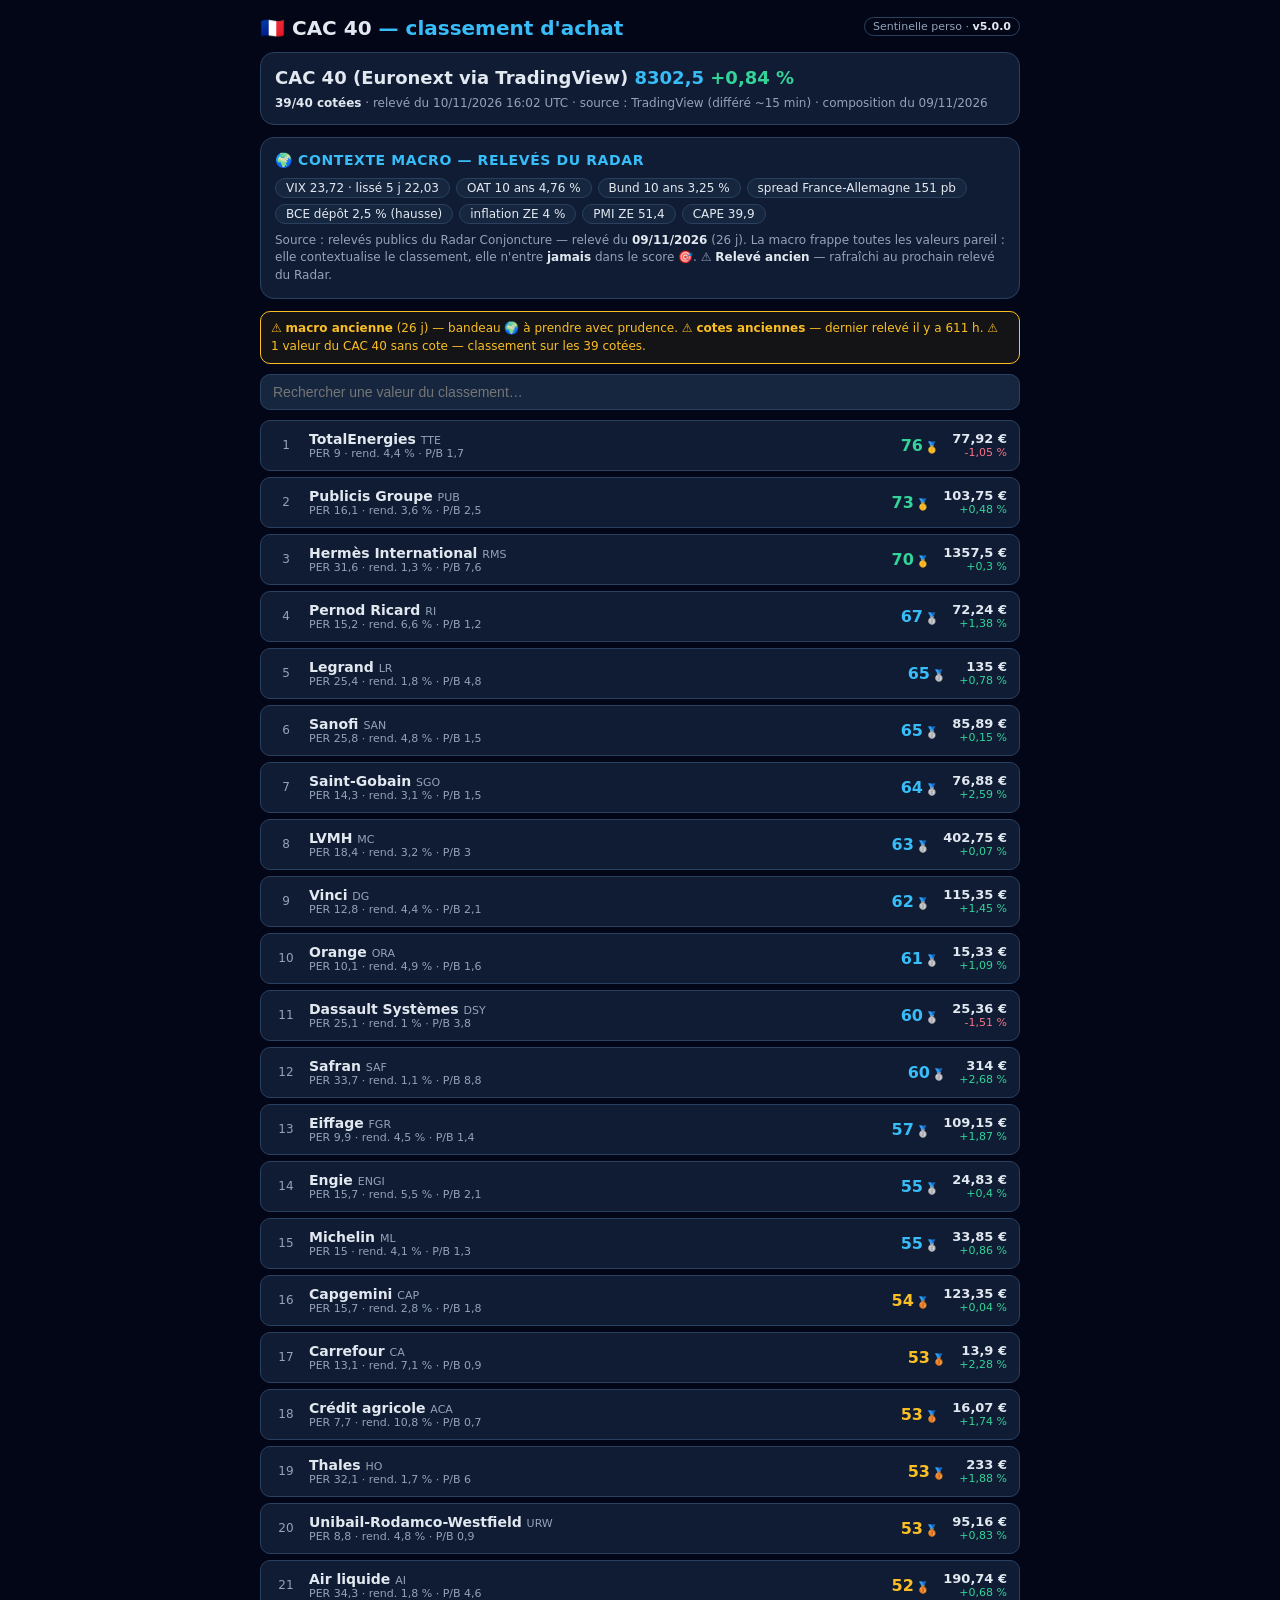
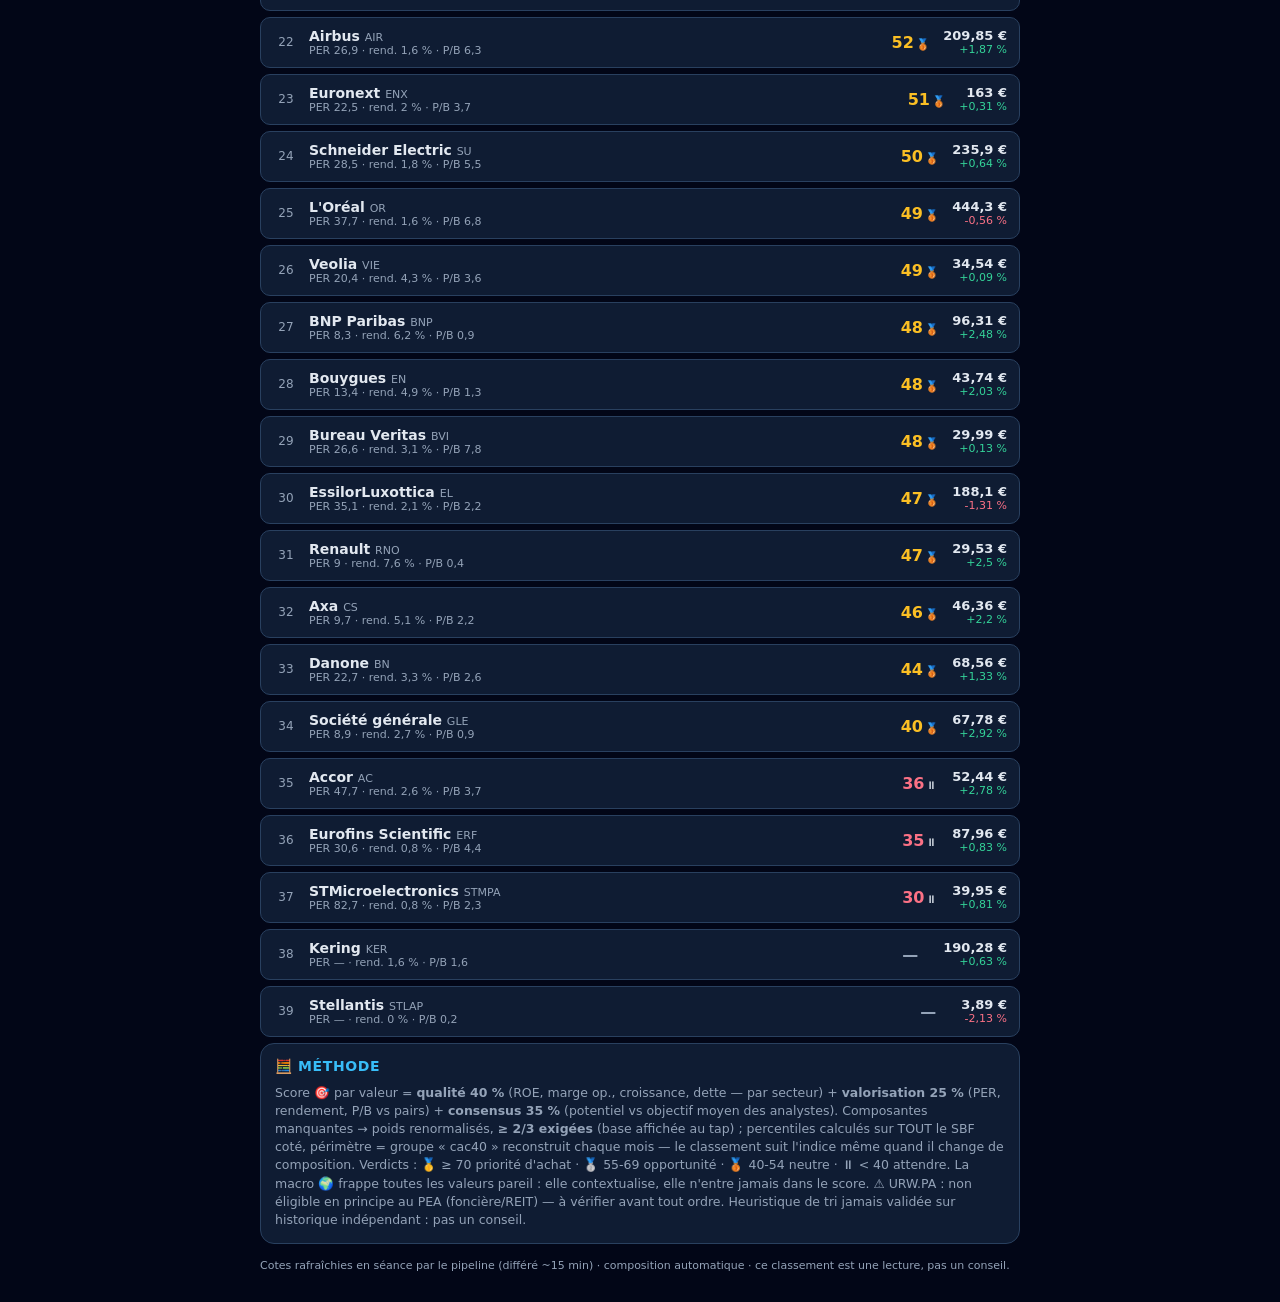
==== commit c515a8a4: "v5.0.0 : app monovue 🇫🇷 CAC 40 — le classement EST la page (onglets initiés/SBF 120 retirés, demande" ====
--- a/index.html
+++ b/index.html
@@ -4,1004 +4,302 @@
 <meta charset="utf-8">
 <meta name="viewport" content="width=device-width, initial-scale=1, viewport-fit=cover">
 <meta name="theme-color" content="#020617">
-<title>Sentinelle perso</title>
-<link rel="manifest" href="manifest.webmanifest">
-<link rel="icon" href="icon.svg" type="image/svg+xml">
-<link rel="apple-touch-icon" href="icon-192.png">
+<title>CAC 40 — Sentinelle perso</title>
+<link rel="manifest" href="./manifest.webmanifest">
+<link rel="icon" href="./icon.svg" type="image/svg+xml">
 <style>
-:root{--bg:#020617;--card:#0f172a;--line:#1e293b;--txt:#e2e8f0;--mut:#94a3b8;--blue:#38bdf8;--green:#34d399;--amber:#fbbf24;--red:#fb7185}
-*{box-sizing:border-box;margin:0;padding:0}
-body{font-family:system-ui,-apple-system,"Segoe UI",Roboto,sans-serif;background:var(--bg);color:var(--txt);padding-bottom:40px;-webkit-tap-highlight-color:transparent}
-.wrap{max-width:720px;margin:0 auto;padding:14px 12px 0}
-header{display:flex;align-items:baseline;gap:8px;flex-wrap:wrap}
-h1{font-size:21px;font-weight:700}
-.badge{font-size:11px;color:var(--mut);border:1px solid var(--line);border-radius:999px;padding:2px 8px}
-.chip{font-size:11.5px;color:var(--mut);border:1px solid var(--line);border-radius:999px;padding:2px 9px;white-space:nowrap}
-.chip.stale{color:var(--amber);border-color:var(--amber)}
-.card{background:var(--card);border:1px solid var(--line);border-radius:14px;padding:12px;margin-top:12px}
-.stats{display:flex;gap:8px;margin-top:10px}
-.stat{flex:1;background:var(--card);border:1px solid var(--line);border-radius:14px;padding:10px 12px;margin-top:0}
-.stat .v{font-size:19px;font-weight:700}
-.stat .l{font-size:11px;color:var(--mut);margin-top:1px}
-.filters{display:flex;gap:6px;flex-wrap:wrap;align-items:center}
-.seg{display:flex;border:1px solid var(--line);border-radius:999px;overflow:hidden}
-.seg button{background:transparent;border:0;color:var(--mut);font-size:12.5px;padding:5px 11px;cursor:pointer}
-.seg button.on{background:var(--blue);color:#041022;font-weight:600}
-.seg button.on.g{background:var(--green);color:#04220f;font-weight:600}
-input[type=search]{flex:1;min-width:130px;background:var(--bg);border:1px solid var(--line);border-radius:999px;color:var(--txt);font-size:13px;padding:6px 12px;outline:none}
-.amts{display:flex;gap:6px;flex-wrap:wrap;margin-top:8px}
-.amt{background:transparent;border:1px solid var(--line);border-radius:999px;color:var(--mut);font-size:12px;padding:4px 10px;cursor:pointer}
-.amt.on{border-color:var(--amber);color:var(--amber);font-weight:600}
-.row{display:flex;gap:10px;align-items:flex-start;padding:11px 2px;border-bottom:1px solid var(--line)}
-.row:last-child{border-bottom:0}
-.row .bar{width:3px;border-radius:2px;align-self:stretch;min-height:38px}
-.row.fr .bar{background:var(--blue)}
-.row.us .bar{background:var(--green)}
-.row.sell .bar{background:var(--red)}
-.row.sell .montant{color:var(--red)}
-.row .t{flex:1;min-width:0}
-.soc{font-weight:600;font-size:14.5px;overflow-wrap:break-word}
-.tk{font-size:11.5px;color:var(--blue);font-weight:600}
-.who{font-size:12.5px;color:var(--mut);margin-top:1px;overflow-wrap:break-word}
-.meta{font-size:11.5px;color:var(--mut);margin-top:3px;display:flex;gap:8px;flex-wrap:wrap}
-.montant{font-size:15px;font-weight:700;white-space:nowrap;text-align:right}
-.src{font-size:10px;font-weight:700;border-radius:5px;padding:1px 5px}
-.src.fr{background:rgba(56,189,248,.16);color:var(--blue)}
-.src.us{background:rgba(52,211,153,.16);color:var(--green)}
-a{color:var(--blue);text-decoration:none;font-size:11.5px}
-.details{font-size:12px;color:var(--mut);margin-top:3px}
-h3{font-size:13px;margin-bottom:6px}
-.info p,.info li{font-size:12.5px;color:var(--mut);line-height:1.5}
-.info ul{padding-left:18px;margin-top:4px}
-.empty{text-align:center;color:var(--mut);font-size:13px;padding:24px 0}
-.hidden{display:none}
-#newBanner{background:rgba(52,211,153,.08);border-color:rgba(52,211,153,.4);font-size:13px;line-height:1.5}
-.sig{padding:9px 0;border-bottom:1px solid var(--line)}
-.sig:last-child{border-bottom:0}
-.sig .head{display:flex;gap:7px;align-items:baseline;flex-wrap:wrap}
-.sig .soc{font-weight:600;font-size:14px;overflow-wrap:break-word}
-.sig .lvl{font-size:10.5px;font-weight:700;border-radius:5px;padding:1px 6px;white-space:nowrap}
-.sig .lvl.l3{background:rgba(251,113,133,.18);color:var(--red)}
-.sig .lvl.l2{background:rgba(251,191,36,.16);color:var(--amber)}
-.sig .lvl.l1{background:rgba(148,163,184,.14);color:var(--mut)}
-.sig.sell .lvl.l1{background:rgba(251,113,133,.10);color:var(--red)}
-.sig .lvl.pick{background:rgba(52,211,153,.14);color:#34d399}
-.sig .sum{font-size:12px;color:var(--txt);margin-top:3px;overflow-wrap:break-word}
-.sig .sum b{font-weight:700}
-.sig .sub{font-size:11.5px;color:var(--mut);margin-top:2px;display:flex;gap:8px;flex-wrap:wrap}
-.x{font-size:10.5px;font-weight:700;background:rgba(251,191,36,.16);color:var(--amber);border-radius:5px;padding:1px 5px;white-space:nowrap}
-.xs{font-size:10.5px;font-weight:700;background:rgba(251,113,133,.14);color:var(--red);border-radius:5px;padding:1px 5px;white-space:nowrap}
-.newdot{font-size:10px;font-weight:700;background:rgba(52,211,153,.16);color:var(--green);border-radius:5px;padding:1px 5px;white-space:nowrap}
-.mut{font-size:11px;color:var(--mut);margin-top:6px;line-height:1.5}
-.tabs{display:flex;border:1px solid var(--line);border-radius:999px;overflow:hidden;margin-top:12px}
-.tabs button{flex:1;background:transparent;border:0;color:var(--mut);font-size:13px;padding:7px 6px;cursor:pointer}
-.tabs button.on{background:var(--blue);color:#041022;font-weight:700}
-.gb{font-size:10px;font-weight:700;background:rgba(148,163,184,.14);color:var(--mut);border-radius:5px;padding:1px 5px;white-space:nowrap}
-.up{color:var(--green)}.dn{color:var(--red)}
-.sbsc{font-size:16px;font-weight:700;white-space:nowrap;text-align:right}
-.sbsc small{display:block;font-size:9.5px;color:var(--mut);font-weight:500}
-details summary{cursor:pointer;color:var(--txt);font-weight:600;font-size:13.5px}
-footer{text-align:center;color:#475569;font-size:10.5px;margin-top:18px;line-height:1.6}
-.toast{position:fixed;bottom:14px;left:50%;transform:translateX(-50%);background:var(--card);border:1px solid var(--line);border-radius:999px;padding:8px 16px;font-size:12.5px;opacity:0;transition:opacity .4s;pointer-events:none;max-width:90vw}
-.toast.on{opacity:1}
+  :root {
+    --bg: #020617; --card: #0f1c33; --card2: #16263f; --line: #29405f;
+    --txt: #e2e8f0; --mut: #94a3b8; --acc: #38bdf8; --good: #34d399; --mid: #fbbf24; --bad: #fb7185;
+  }
+  * { box-sizing: border-box; }
+  body { background: var(--bg); color: var(--txt); font-family: system-ui, -apple-system, "Segoe UI", Roboto, sans-serif; font-size: 15px; margin: 0; padding: 10px 10px 28px; }
+  header { max-width: 760px; margin: 0 auto 10px; }
+  .hrow { display: flex; align-items: center; justify-content: space-between; gap: 10px; flex-wrap: wrap; }
+  h1 { font-size: 20px; margin: 6px 0 2px; }
+  h1 span { color: var(--acc); }
+  .badge { font-size: 11px; color: var(--mut); border: 1px solid var(--line); padding: 2px 8px; border-radius: 99px; white-space: nowrap; }
+  .badge b { color: var(--txt); font-weight: 600; }
+  main { max-width: 760px; margin: 0 auto; }
+  .card { background: var(--card); border: 1px solid var(--line); border-radius: 14px; padding: 14px; margin-bottom: 12px; }
+  .card h2 { font-size: 14px; color: var(--acc); margin: 0 0 10px; text-transform: uppercase; letter-spacing: 0.6px; }
+  .chip { display: inline-block; font-size: 12px; padding: 2px 10px; border-radius: 99px; border: 1px solid var(--line); background: var(--card2); }
+  .empty { text-align: center; color: var(--mut); padding: 18px 6px; font-size: 13px; line-height: 1.5; }
+  .mut { color: var(--mut); font-size: 12.5px; line-height: 1.45; }
+  .up { color: var(--good); } .dn { color: var(--bad); }
+  a { color: var(--acc); }
+  /* ---- classement CAC 40 (même design que l'onglet du Radar Conjoncture) ---- */
+  .cacIdx { font-size: 18px; font-weight: 700; }
+  .cacIdx b { color: var(--acc); }
+  .cacMeta { font-size: 12px; color: var(--mut); margin-top: 8px; }
+  .cacMeta b { color: var(--txt); }
+  .cacChips { display: flex; flex-wrap: wrap; gap: 6px; margin-top: 8px; }
+  .cacMNote { font-size: 12px; color: var(--mut); margin-top: 8px; line-height: 1.45; }
+  .cacMNote b { color: var(--txt); }
+  .cacWarn { border: 1px solid var(--mid); color: var(--mid); background: rgba(251,191,36,.07); font-size: 12px; padding: 8px 10px; border-radius: 10px; margin-bottom: 10px; line-height: 1.45; }
+  .cacSearch { width: 100%; background: var(--card2); border: 1px solid var(--line); color: var(--txt); font-size: 14px; padding: 9px 12px; border-radius: 10px; margin-bottom: 10px; outline: none; }
+  .crow { display: flex; align-items: center; gap: 10px; padding: 10px 12px; border: 1px solid var(--line); border-radius: 10px; margin-bottom: 6px; background: var(--card); cursor: pointer; }
+  .crow:active { background: var(--card2); }
+  .crk { width: 26px; font-size: 12px; color: var(--mut); text-align: center; flex: none; }
+  .cnm { flex: 1 1 auto; min-width: 0; }
+  .cn1 { font-size: 14px; font-weight: 600; white-space: nowrap; overflow: hidden; text-overflow: ellipsis; }
+  .cn1 .mn { color: var(--mut); font-weight: 400; font-size: 11px; }
+  .cn2 { font-size: 11px; color: var(--mut); white-space: nowrap; overflow: hidden; text-overflow: ellipsis; }
+  .csc { width: 46px; text-align: center; flex: none; }
+  .csc b { font-size: 16px; font-weight: 700; display: inline-block; min-width: 24px; }
+  .csc small { font-size: 11px; margin-left: 1px; }
+  .csc.strong b { color: var(--good); } .csc.good b { color: var(--acc); }
+  .csc.mid b { color: var(--mid); } .csc.wait b { color: var(--bad); } .csc.na b { color: var(--mut); }
+  .cpx { text-align: right; flex: none; }
+  .cpx .p { font-size: 13px; font-weight: 600; }
+  .cpx .v { font-size: 11px; }
+  .cdet { border-top: 1px dashed var(--line); margin: 8px 0 2px; padding: 10px 2px 6px; font-size: 12px; line-height: 1.5; cursor: default; }
+  .cdet .grp { margin-top: 7px; color: var(--mut); }
+  .cdet .grp b { color: var(--txt); }
+  .cdet .flg { color: var(--mid); }
+  footer { max-width: 760px; margin: 14px auto 0; font-size: 11px; color: var(--mut); line-height: 1.5; }
 </style>
 </head>
 <body>
-<div class="wrap">
-  <header>
-    <h1>👁 Sentinelle perso</h1>
-    <span class="badge" id="ver">v3.3</span>
-    <span class="chip" id="fresh">chargement…</span>
-  </header>
-
-    <div class="tabs" id="tabs">
-    <button data-tab="ins" class="on">👁 Initiés</button>
-    <button data-tab="cac">🇫🇷 CAC 40</button>
-    <button data-tab="sbf">📊 SBF 120</button>
+<header>
+  <div class="hrow">
+    <h1>🇫🇷 CAC 40 <span>— classement d'achat</span></h1>
+    <span class="badge">Sentinelle perso · <b>v5.0.0</b></span>
   </div>
-
-  <div id="viewIns">
-
-  <div class="stats">
-    <div class="stat"><div class="v" id="nFr">—</div><div class="l">achats AMF 🇫🇷 (90 j)</div></div>
-    <div class="stat"><div class="v" id="nUs">—</div><div class="l">achats SEC 🇺🇸 (90 j)</div></div>
-    <div class="stat"><div class="v" id="nSig" style="color:var(--amber)">—</div><div class="l">🔥 en accumulation</div></div>
-    <div class="stat"><div class="v" id="nSell" style="color:var(--red)">—</div><div class="l">🔴 ventes d'initiés</div></div>
+</header>
+
+<main>
+  <div class="card">
+    <span id="cacIdxLine" class="cacIdx">CAC 40 <b id="cacPx">—</b> <span id="cacChg" class="mut">—</span></span>
+    <div class="cacMeta"><b id="cacN">—/40 cotées</b> · <span id="cacRel">relevé en attente — il arrive à l'ouverture en ligne.</span></div>
   </div>
-
-  <div class="card hidden" id="newBanner"></div>
-  <div class="card hidden" id="srcBanner" style="background:rgba(251,191,36,.07);border-color:rgba(251,191,36,.4)"></div>
-
-  <div class="card filters">
-    <div class="filters">
-      <div class="seg" id="segSrc">
-        <button data-src="all" class="on">Tous</button>
-        <button data-src="FR">🇫🇷 AMF</button>
-        <button data-src="US">🇺🇸 SEC</button>
-      </div>
-      <input type="search" id="q" placeholder="🔎 société, dirigeant, ISIN…" aria-label="Rechercher">
-      <div class="seg" id="segSort">
-        <button data-sort="date" class="on">Date</button>
-        <button data-sort="montant">Montant</button>
-      </div>
-    </div>
-    <div class="amts" id="amts">
-      <div class="seg" id="segSide">
-        <button data-side="all">Achats + ventes</button>
-        <button data-side="buy" class="on">🟢 Achats</button>
-        <button data-side="sell">🔴 Ventes</button>
-      </div>
-      <button class="amt on" data-m="0">Tous montants</button>
-      <button class="amt" data-m="10000">≥ 10 k</button>
-      <button class="amt" data-m="50000">≥ 50 k</button>
-      <button class="amt" data-m="100000">≥ 100 k</button>
-      <button class="amt" data-m="1000000">≥ 1 M</button>
-      <button class="amt" id="newChip" title="Lignes publiées depuis ta dernière visite">🆕 Nouveaux</button>
+  <div class="card" id="cacMacroCard" style="display:none">
+    <h2>🌍 Contexte macro — relevés du Radar</h2>
+    <div class="cacChips" id="cacChips"></div>
+    <div class="cacMNote" id="cacMNote"></div>
+  </div>
+  <div class="cacWarn" id="cacBanner" style="display:none"></div>
+  <input id="cq" class="cacSearch" type="search" placeholder="Rechercher une valeur du classement…" autocomplete="off">
+  <div id="cacList"><div class="empty">Cotes pas encore récupérées — le premier relevé arrive à l'ouverture en ligne.<br><button id="btnCacRetry" style="margin-top:10px;background:var(--card2);border:1px solid var(--line);color:var(--txt);border-radius:9px;padding:8px 14px;font-size:13px;cursor:pointer">Réessayer</button></div></div>
+  <div class="card">
+    <h2>🧮 Méthode</h2>
+    <div class="mut">
+      Score 🎯 par valeur = <b>qualité 40 %</b> (ROE, marge op., croissance, dette — par secteur) + <b>valorisation 25 %</b> (PER, rendement, P/B vs pairs) + <b>consensus 35 %</b> (potentiel vs objectif moyen des analystes). Composantes manquantes → poids renormalisés, <b>≥ 2/3 exigées</b> (base affichée au tap) ; percentiles calculés sur TOUT le SBF coté, périmètre = groupe « cac40 » reconstruit chaque mois — le classement suit l'indice même quand il change de composition. Verdicts : 🥇 ≥ 70 priorité d'achat · 🥈 55-69 opportunité · 🥉 40-54 neutre · ⏸ &lt; 40 attendre. La macro 🌍 frappe toutes les valeurs pareil : elle contextualise, elle n'entre jamais dans le score. ⚠️ URW.PA : non éligible en principe au PEA (foncière/REIT) — à vérifier avant tout ordre. Heuristique de tri jamais validée sur historique indépendant : pas un conseil.
     </div>
   </div>
-
-  <div class="card hidden" id="sigCard">
-    <h3>🔥 Initiés en accumulation <span class="badge" style="font-weight:400">fenêtre 30 j</span></h3>
-    <div id="signals"></div>
-    <p class="mut">Clusters <b>nettoyés</b> : une même opération déclarée sous deux accessions compte pour <b>un</b> achat, et les véhicules « personne morale liée à X » comptent pour <b>une seule personne</b> (l'initié est X). Le prix moyen payé est un <b>constat</b>, pas une référence de valorisation — compare-le à la cote. 🔥🔥 = au moins deux personnes distinctes achètent la même société : le signal le plus fort. Un même initié qui rachète (×N) montre aussi sa conviction. Heuristique maison, pas une garantie.</p>
-  </div>
-
-  <div class="card hidden" id="sigCardSell">
-    <h3>🔴 Initiés qui vendent <span class="badge" style="font-weight:400">fenêtre 30 j</span></h3>
-    <div id="signalsSell"></div>
-    <p class="mut">Les initiés vendent pour mille raisons (diversification, impôts…) — une vente isolée ne veut rien dire. C'est la vente <b>groupée de plusieurs personnes distinctes</b> (🔴🔴) qui est un signal d'alerte. Côté US, seules les ventes <b>≥ 50 k$</b> hors plan 10b5-1 et hors levée d'options sont collectées : les liquidations programmées ne sont pas des signaux. Le prix moyen vendu est un <b>constat</b>.</p>
-  </div>
-
-  <div class="card hidden" id="picksCard">
-    <h3>💡 Pistes à étudier <span class="badge" style="font-weight:400">clusters 30 j nettoyés · 🇺🇸 /20 · 🇫🇷 /10</span></h3>
-    <div id="picksList"></div>
-    <p class="mut">🇺🇸 <b>/20</b> : signal initiés /10 (clusters d'achats 🔥, personnes distinctes, moins les ventes « dures ») + fondamentaux /10 (croissance du CA, rentabilité et marge nette des comptes annuels <b>10-K</b> publics de la SEC). 🇫🇷 <b>/10</b> : signal initiés nettoyé seul — il n'existe pas d'équivalent public et gratuit du 10-K pour les sociétés françaises, les fondamentaux ne sont <b>pas évalués</b> (à vérifier toi-même dans les comptes annuels). <b>Outil de tri pour ta recherche, pas un conseil d'achat</b> : vérifie la cote, le secteur, la dette et les risques avant tout acte.</p>
-  </div>
-
-  <div id="list"></div>
-
-    </div><!-- /viewIns -->
-
-  <div id="viewCac" class="hidden">
-    <div class="stats">
-      <div class="stat"><div class="v" id="caxPx">—</div><div class="l" id="caxL">indice CAC 40</div></div>
-      <div class="stat"><div class="v" id="caxChg">—</div><div class="l">variation du jour</div></div>
-      <div class="stat"><div class="v" id="cacN">—</div><div class="l">valeurs classées / 40</div></div>
-      <div class="stat"><div class="v" id="cacRel">—</div><div class="l">relevé des cotes (UTC)</div></div>
-      <div class="stat"><div class="v" id="cacSrc">—</div><div class="l">source des cotes</div></div>
-      <div class="stat"><div class="v" id="cacMg">—</div><div class="l">macro (Radar)</div></div>
-    </div>
-    <div class="card hidden" id="cacBanner" style="background:rgba(251,191,36,.07);border-color:rgba(251,191,36,.4);font-size:13px;line-height:1.5"></div>
-    <div class="card hidden" id="macroCard">
-      <h3>🌍 Macro — le contexte, pas un signal</h3>
-      <div id="macroChips" class="amts"></div>
-      <p class="mut" id="macroNote"></p>
-    </div>
-    <div class="card filters">
-      <div class="filters">
-        <div class="seg" id="segCac"><span style="font-weight:600;cursor:default">🎯 Classement d'achat — qualité 40 % + valorisation 25 % + consensus 35 %</span></div>
-        <input type="search" id="cq" placeholder="🔎 valeur du CAC 40…" aria-label="Rechercher">
-      </div>
-      <p class="mut">Les <b>40 valeurs de l'indice</b> (composition automatique depuis Wikipédia, reconstruite chaque mois — l'onglet suit l'indice <b>même quand il change</b>), classées par le score 🎯 d'achat : <b>qualité 40 %</b> (ROE, marge op., croissance, dette — par secteur, ≥ 3/4 métriques) + <b>valorisation 25 %</b> (PER/rendement/P/B vs pairs) + <b>consensus 35 %</b> (percentile du potentiel vs objectif moyen — il ENTRE dans ce score à ta demande, contrairement à l'onglet SBF 120 où il reste un contexte non noté). Les composantes manquantes <b>renormalisent</b> les poids, <b>≥ 2/3 exigées</b> — la base de chaque score est affichée ; les percentiles restent calculés sur <b>tout le SBF coté</b> (plus de pairs = rang plus stable). <b>Résultats financiers</b> : surprises EPS des derniers trimestres (✅ battu / ❌ manqué) et <b>prochaine date de publication</b>, affichées par valeur. La <b>macro frappe tout le monde pareil</b> : elle vit dans le bandeau 🌍, jamais dans le score. Heuristique de tri jamais validée sur historique — <b>pas un conseil</b> : réserve tactique, Radar Conjoncture et zones d'achat restent maîtres.</p>
-    </div>
-    <div id="cacList"></div>
-  </div><!-- /viewCac -->
-
-  <div id="viewSbf" class="hidden">
-    <div class="stats">
-      <div class="stat"><div class="v" id="sbIdxPx">—</div><div class="l" id="sbIdxL">indice SBF 120</div></div>
-      <div class="stat"><div class="v" id="sbIdxChg">—</div><div class="l">variation du jour</div></div>
-      <div class="stat"><div class="v" id="sbN">—</div><div class="l">valeurs cotées</div></div>
-      <div class="stat"><div class="v" id="sbRel">—</div><div class="l">relevé des cotes (UTC)</div></div>
-      <div class="stat"><div class="v" id="sbSrc">—</div><div class="l">source des cotes</div></div>
-      <div class="stat"><div class="v" id="sbComp">—</div><div class="l">composition (univers)</div></div>
-      <div class="stat"><div class="v" id="sbTpN">—</div><div class="l">objectifs analystes</div></div>
-      <div class="stat"><div class="v" id="sbQ">—</div><div class="l">qualité mesurée</div></div>
-    </div>
-    <div class="card hidden" id="sbBanner" style="background:rgba(251,191,36,.07);border-color:rgba(251,191,36,.4);font-size:13px;line-height:1.5"></div>
-    <div class="card filters">
-      <div class="filters">
-        <div class="seg" id="segSb"><span style="font-weight:600;cursor:default">🏆 Long terme — LA liste unique · qualité 55 % + valorisation relative 35 % + initiés 10 %</span></div>
-        <input type="search" id="sq" placeholder="🔎 valeur du SBF 120…" aria-label="Rechercher">
-      </div>
-      <p class="mut">Percentiles internes : <b>par secteur</b> quand ≥ 8 pairs du même secteur sont cotés ET ≥ 5 observations valides de la métrique concernée (v4.0.12 — un percentile sectoriel calculé sur 2 valeurs est un bruit, pas un rang), sinon sur tout l’indice ; les <b>bases mixtes</b> (une métrique vs secteur, l’autre vs indice) sont affichées sur les cartes. Pondération PER 50 % · rendement 30 % · P/B 20 % — le score affiche sa base (k/3 métriques) et son référentiel (vs secteur ou vs indice). Le score exige un bénéfice net positif — une société en perte n’est pas « pas chère », elle est en perte. L'onglet classe les actions par <b>UNE SEULE liste 🏆 Long terme</b> (v4.0.12, demande de Jade : les 4 vues séparées n'existent plus) : <b>qualité 55 %</b> (ROE 35 %, marge op. 25 %, croissance CA 20 %, dette/CP 20 % — module Yahoo, classée <b>par secteur</b> comme la valorisation, ≥ 3 métriques sur 4 exigées ; en repli TradingView la croissance est absente : le score se calcule sur ROE, marge op. et dette/CP — 3/4) + <b>valorisation relative 35 %</b> (PER/rendement/P/B vs pairs — v4.0.12 : PER, rendement et P/B décrivent un écart de prix vs les pairs, pas le « bon moment d'acheter ») + <b>initiés FR 10 %</b> (conviction des dirigeants sur 30 j — clusters +15/10/4 ; <b>sans cluster la composante est NEUTRE à 50/100</b>, v4.0.12 : l'absence de signal n'est plus une pénalité de 5 points). Capitaux propres négatifs → métriques non mesurables ; PER prévisionnel au-dessus du PER passé → ⚠️ bénéfices attendus en baisse. Chaque carte affiche les <b>trois composantes et leur couverture</b> (nombre de métriques disponibles, référentiel) — des notes de couverture différente ne sont pas directement équivalentes. Le <b>contexte d'entrée est affiché sans être noté</b> : 📉 position dans la fourchette 52 semaines (un point bas n'est pas un plancher — pièges à valeur) et 🎯 potentiel consensus (l'avis du marché) restent des <b>informations</b> — la littérature (George &amp; Hwang) associe le momentum au <b>plus haut</b> 52 s., pas au plus bas ; ils ne seront notés que si le journal de validation le démontre. Le consensus 🎯 (prix cible moyen, nombre d'analystes, recommandation — module Yahoo financialData, rafraîchi ~2×/jour) est affiché sur les cartes comme <b>contexte d'entrée</b> — l'avis du marché, ≠ notre score maison. Sans fondamentaux, pas de score 🏆 — on n'invente rien. Outil de tri, pas un conseil.</p>
-    </div>
-    <div id="sbList"></div>
-  </div><!-- /viewSbf -->
-
-  <div class="card info">
-    <details>
-      <summary>Comment ça marche — délais honnêtes</summary>
-      <p style="margin-top:8px">L'app agrège les <b>achats ET ventes déclarés par les initiés</b> (dirigeants, membres de conseil, propriétaires 10 %). Les clusters et pistes sont <b>nettoyés</b> : opérations identiques dédoublonnées, véhicules « liés à X » regroupés sur la personne physique.</p>
-      <ul>
-        <li>🇫🇷 <b>AMF</b> : déclarations des dirigeants de sociétés cotées françaises, publiées sous <b>3 jours ouvrés</b> (art. L.621-18-2). Montants ≥ 1 000 €.</li>
-        <li>🇺🇸 <b>SEC</b> : formulaires <b>Form 4</b> déposés sous <b>2 jours ouvrés</b>, transactions d'argent réel <b>code P</b> (achats) et <b>code S</b> (ventes) — selon les instructions SEC, P/S couvrent le marché <b>ou des transactions privées</b> ; conversions, dons, cadeaux et levées d'options exclus. Achats ≥ 1 000 $ ; ventes ≥ 50 000 $ et uniquement hors plan 10b5-1 / hors levée d'options.</li>
-        <li>🔥 <b>Accumulations</b> : les sociétés où les initiés achètent plusieurs fois sont regroupées en haut — c'est là que le signal est le plus fort (surtout avec des initiés <b>distincts</b>).</li>
-        <li>⏱ Relevé automatique <b>toutes les 2 h en jours ouvrés</b> (workflow GitHub Actions) ; l'app se rafraîchit à l'ouverture puis toutes les 10 min.</li>
-        <li>📊 <b>SBF 120</b> : cotes + valorisation (PER, rendement, P/B) via Yahoo Finance avec <b>repli automatique TradingView</b> quand Yahoo sature (la source réelle et l'indice utilisé — SBF 120 ou repli CAC 40 — sont affichés en haut de l'onglet), Euronext en <b>différé ≈ 15 min</b> (le temps réel officiel est payant), relevé toutes les <b>15 min pendant la cotation</b> (workflow dédié). Composition : Wikipédia FR (révision indices du 22/12/2025), tickers Euronext. 🏆 <b>Un seul classement — Long terme</b> (v4.0.12) : qualité 55 % (ROE, marge, croissance, dette — par secteur si ≥ 8 pairs et ≥ 5 observations de la métrique, sinon vs indice) + valorisation relative 35 % (PER/rendement/P/B vs pairs) + initiés FR 10 % (conviction des dirigeants — <b>50 neutre sans signal</b>, pas de pénalité d'absence) ; fondamentaux Yahoo, ou TradingView en repli sans la croissance (score sur 3/4). Le consensus 🎯 des analystes (prix cible moyen vs cours, nombre d'analystes, recommandation) est affiché comme <b>contexte d'entrée</b> sur chaque carte. La position dans la fourchette <b>52 semaines</b> est affichée comme <b>contexte d'entrée</b> aussi, mais <b>exclue du score</b> : George &amp; Hwang associent le momentum au plus HAUT 52 s., pas au plus bas. Chaque jour, le pipeline journalise le top 20 (fichier <code>journal-scores.jsonl</code>) pour mesurer un jour les rendements à 3/6/12 mois contre le benchmark — l'identité de l'indice est conservée dans chaque ligne et seules les périodes au <b>même indice</b> sont comparées — heuristique de tri <b>non validée sur historique</b>, à confronter au contexte d'entrée (initiés 🔀, consensus 🎯) et au journal avant toute décision.</li>
-        <li>🇫🇷 <b>CAC 40 — classement d'achat</b> (v4.1.0) : les 40 valeurs de l'indice — périmètre automatique (groupe cac40 de la composition Wikipédia, reconstruite chaque mois par workflow ou plan B, l'onglet suit l'indice même quand il change) — classées par le score 🎯 <b>qualité 40 % + valorisation 25 % + consensus 35 %</b> (renormalisé sur les composantes disponibles, ≥ 2/3 exigées, base affichée ; percentiles sur tout le SBF coté). <b>Résultats financiers</b> : surprises EPS (moyenne des derniers trimestres publiés) + prochaine date de publication (module Yahoo calendarEvents, même requête que les objectifs). <b>Macro</b> : bandeau 🌍 alimenté par les relevés publics du <a href="https://jeffbuzz060684.github.io/radar-conjoncture/" target="_blank" rel="noopener">Radar Conjoncture</a> (VIX, OAT/Bund, BCE, inflation) — un contexte commun à toutes les valeurs, jamais une composante du score. Indice CAC 40 dédié (^FCHI côté Yahoo, Euronext PX1 en repli TradingView). Verdicts 🥇🥈🥉⏸ = lecture du score, heuristique non validée ; l'URW (REIT) est signalé non éligible PEA en principe. Heure de publication, délais et sources honnêtes : cotes en différé ~15 min, consensus rafraîchi ~2×/jour, macro à son propre rythme (hebdo vérifié).</li>
-      </ul>
-      <p style="margin-top:6px">Personne ne peut faire plus vite : ces délais sont la loi. Ce que tu vois est déjà « au plus tôt légalement possible » — les parlementaires (STOCK Act, 45 jours) ne sont PAS suivis ici, car leur signal est périmé à la publication.</p>
-      <p style="margin-top:6px">⚠️ Outil d'information, pas un conseil en investissement. Les initiés vendent pour mille raisons et achètent pour une : leur achat est un signal, pas une garantie.</p>
-    </details>
-  </div>
-
-  <footer>
-    Sources : déclarations publiques <a href="https://transactions-amf.swaoo.com/" target="_blank" rel="noopener">Transactions AMF</a> · <a href="https://www.sec.gov/cgi-bin/browse-edgar?action=getcompany" target="_blank" rel="noopener">SEC EDGAR</a> · <a href="https://finance.yahoo.com/" target="_blank" rel="noopener">Yahoo Finance</a><br>
-    Sentinelle perso <span id="footVer">v3.3</span> · pipeline GitHub Actions · aucune donnée personnelle dans cette app
-  </footer>
-</div>
-<div class="toast" id="toast"></div>
-
-<script src="logic.js"></script>
+</main>
+
+<footer>
+  Cotes rafraîchies en séance par le pipeline (différé ~15 min) · composition automatique · ce classement est une lecture, pas un conseil.
+</footer>
+
+<script src="./logic.js"></script>
 <script>
 "use strict";
-(function () {
-  var DATA_KEY = "sentinelle-perso-data-v1";
-  var PREF_KEY = "sentinelle-perso-prefs-v1";
-  var SEEN_KEY = "sentinelle-perso-lastseen-v1";
-  var QKEY = "sentinelle-perso-quotes-v4";
-  var state = { data: null, quotes: null, newIds: {}, limit: 100, sbLimit: 100, prefs: { src: "all", side: "buy", sort: "date", m: 0, q: "", new: false, sbQ: "", cacQ: "", tab: "ins" } }; // v4.0.11 : plus de sbView — un seul classement 🏆 ; v4.1.0 : onglet cac + recherche cacQ
-
-  var $ = function (id) { return document.getElementById(id); };
-  var esc = typeof RI !== "undefined" ? RI.esc : function (s) { return String(s); };
-
-  function toast(msg) {
-    var t = $("toast");
-    t.textContent = msg;
-    t.classList.add("on");
-    setTimeout(function () { t.classList.remove("on"); }, 2600);
+function $(id) { return document.getElementById(id); }
+function esc(s) { return String(s == null ? "" : s).replace(/[&<>"']/g, function (c) { return { "&": "&amp;", "<": "&lt;", ">": "&gt;", '"': "&quot;", "'": "&#39;" }[c]; }); }
+
+// ---- cotes : quotes.json (même origine, rafraîchi en séance par les pings horaires) ----
+var CAC_URL = "quotes.json";
+var CAC_CACHE = "sentinelle-cac-quotes-v1";
+var cacState = { q: null, loading: false, lastTry: 0, query: "" };
+(function cacInit() {
+  try { var raw = localStorage.getItem(CAC_CACHE); if (raw) cacState.q = JSON.parse(raw); } catch (e) {}
+})();
+function cacSave(q) { try { localStorage.setItem(CAC_CACHE, JSON.stringify(q)); } catch (e) {} }
+
+function loadCac(force) {
+  renderCacData(cacState.q);
+  var now = Date.now();
+  if (cacState.loading) return;
+  var fresh = !!(cacState.q && cacState.q.updated && isFinite(Date.parse(cacState.q.updated)) && (now - Date.parse(cacState.q.updated)) < 10 * 60000);
+  if (!force && fresh) return;
+  if (!force && now - cacState.lastTry < 60000) return;   // ne martèle pas quand le réseau échoue
+  cacState.loading = true; cacState.lastTry = now;
+  fetch(CAC_URL).then(function (r) { if (!r.ok) throw new Error("HTTP " + r.status); return r.json(); })
+    .then(function (q) {
+      cacState.loading = false;
+      if (!q || !q.list || !q.list.length) throw new Error("relevé vide");
+      cacState.q = q; cacSave(q); renderCacData(q);
+    })
+    .catch(function () {
+      cacState.loading = false;
+      if (!cacState.q) $("cacList").innerHTML = '<div class="empty">Relevé indisponible (hors ligne ou pipeline en pause) — le classement apparaîtra au prochain passage en ligne.</div>';
+    });
+}
+
+// formats locaux (virgule décimale, signe)
+function cacFr(v, d) {
+  if (v == null || !isFinite(v)) return "—";
+  var m = Math.pow(10, d == null ? 2 : d);
+  return String(Math.round(v * m) / m).replace(".", ",");
+}
+function cacPct(v) { return (v == null || !isFinite(v)) ? "—" : ((v > 0 ? "+" : "") + cacFr(v, 1) + " %"); }
+function cacPct2(v) { return (v == null || !isFinite(v)) ? "—" : ((v > 0 ? "+" : "") + cacFr(v, 2) + " %"); }
+function cacIsoDm(iso) { if (!iso || iso.length < 10) return null; return iso.slice(8, 10) + "/" + iso.slice(5, 7) + "/" + iso.slice(0, 4); }
+var CAC_VERD = {
+  strong: { ic: "🥇", cls: "strong", lbl: "priorité d'achat" },
+  good: { ic: "🥈", cls: "good", lbl: "opportunité" },
+  mid: { ic: "🥉", cls: "mid", lbl: "neutre" },
+  wait: { ic: "⏸", cls: "wait", lbl: "attendre" }
+};
+var CAC_REC = { strong_buy: "fort achat", buy: "achat", hold: "conserver", underperform: "sous-perf.", sell: "vente" };
+
+// pipeline : quotes.list → valorisation → qualité → sbfEnrich (upX + bonus initiés NEUTRES :
+// plus de fetch data.json dans cette app monovue — le score est identique, les badges 🔥
+// d'initiés, purement décoratifs, ont disparu avec les onglets) → score 🎯.
+// Percentiles sur TOUT le SBF coté, filtre cac40 APRÈS (périmètre automatique).
+function cacPipeline(list) {
+  return RI.cacScores(RI.sbfEnrich(RI.oppScores(RI.valScores(list)), { byName: {}, byIsin: {} }));
+}
+
+function renderCacData(q) {
+  if (typeof RI === "undefined" || !RI.cacScores) return;   // garde anti-skew : logic.js absent/périmé → page squelette, jamais un crash
+  if (!q || !q.list || !q.list.length) return;   // état d'attente déjà en place
+  // indice CAC 40 : champ dédié (Yahoo ^FCHI ou repli TradingView EURONEXT:PX1 — l'idx du repli EST le CAC 40)
+  var cIdx = q.cacIdx || (q.idx && q.idx.name && String(q.idx.name).indexOf("CAC 40") > -1 ? q.idx : null);
+  if (cIdx && cIdx.px != null) {
+    $("cacIdxLine").innerHTML = esc(String(cIdx.name || "CAC 40")) + " <b>" + cacFr(cIdx.px, 2) + "</b> " +
+      '<span class="' + (cIdx.chg > 0 ? "up" : (cIdx.chg < 0 ? "dn" : "mut")) + '">' + cacPct2(cIdx.chg) + "</span>";
+  } else { $("cacIdxLine").innerHTML = "CAC 40 <b>—</b>"; }
+  // classement : percentiles sur TOUT le SBF coté (base stable), filtre cac40 APRÈS (périmètre auto)
+  var rows = RI.cacSort(RI.cacFilter(cacPipeline(q.list)));
+  $("cacN").textContent = rows.length + "/40 cotées";
+  // meta : relevé + source + composition
+  var relParts = [];
+  if (q.updated) relParts.push("relevé du " + (cacIsoDm(String(q.updated).slice(0, 10)) || "—") + " " + String(q.updated).slice(11, 16) + " UTC");
+  relParts.push("source : " + (q.source ? (String(q.source).indexOf("TradingView") > -1 ? "TradingView" : "Yahoo") : "—") + " (différé ~15 min)");
+  if (q.sbUpdated) relParts.push("composition du " + (cacIsoDm(String(q.sbUpdated).slice(0, 10)) || "—"));
+  $("cacRel").textContent = relParts.join(" · ");
+  // bandeau macro 🌍 (relevés publics du Radar Conjoncture, transportés par quotes.json) — contexte, jamais notée
+  var warns = [];
+  var m = RI.macroState(q.macro, Date.now());
+  if (m) {
+    $("cacMacroCard").style.display = "";
+    var chips = [];
+    if (m.vix != null) chips.push("VIX " + cacFr(m.vix) + (m.vix5 != null ? " · lissé 5 j " + cacFr(m.vix5) : ""));
+    if (m.oat10 != null) chips.push("OAT 10 ans " + cacFr(m.oat10) + " %");
+    if (m.bund10 != null) chips.push("Bund 10 ans " + cacFr(m.bund10) + " %");
+    if (m.spread != null) chips.push("spread France-Allemagne " + m.spread + " pb");
+    if (m.bceDepot != null) chips.push("BCE dépôt " + cacFr(m.bceDepot) + " %" + (m.bceDir ? " (" + m.bceDir + ")" : ""));
+    if (m.inflZE != null) chips.push("inflation ZE " + cacFr(m.inflZE) + " %");
+    if (m.pmiZE != null) chips.push("PMI ZE " + cacFr(m.pmiZE, 1));
+    if (m.cape != null) chips.push("CAPE " + cacFr(m.cape, 1));
+    $("cacChips").innerHTML = chips.map(function (c) { return '<span class="chip">' + esc(c) + "</span>"; }).join("");
+    $("cacMNote").innerHTML = "Source : relevés publics du Radar Conjoncture — relevé du <b>" + esc(cacIsoDm(m.dateData) || "—") + "</b>" +
+      (m.ageDays != null ? " (" + m.ageDays + " j)" : "") +
+      ". La macro frappe toutes les valeurs pareil : elle contextualise le classement, elle n'entre <b>jamais</b> dans le score 🎯." +
+      (m.stale ? " ⚠️ <b>Relevé ancien</b> — rafraîchi au prochain relevé du Radar." : "");
+    if (m.stale) warns.push("⚠️ <b>macro ancienne</b> (" + m.ageDays + " j) — bandeau 🌍 à prendre avec prudence.");
+  } else {
+    $("cacMacroCard").style.display = "none";
   }
-
-  function loadPrefs() {
-    try {
-      var p = JSON.parse(localStorage.getItem(PREF_KEY) || "{}");
-      if (p && typeof p === "object") {
-        if (p.src === "FR" || p.src === "US" || p.src === "all") state.prefs.src = p.src;
-        if (p.sort === "date" || p.sort === "montant") state.prefs.sort = p.sort;
-        if (typeof p.m === "number" && p.m >= 0) state.prefs.m = p.m;
-        if (typeof p.q === "string") state.prefs.q = p.q;
-        if (typeof p.new === "boolean") state.prefs.new = p.new;
-        if (p.side === "buy" || p.side === "sell" || p.side === "all") state.prefs.side = p.side;
-        if (p.tab === "ins" || p.tab === "sbf" || p.tab === "cac") state.prefs.tab = p.tab;
-        if (typeof p.sbQ === "string") state.prefs.sbQ = p.sbQ;
-        if (typeof p.cacQ === "string") state.prefs.cacQ = p.cacQ;
-      }
-    } catch (e) { }
+  // avertissements : cotes anciennes / valeurs sans cote / relevé incomplet
+  var ageH = (q.updated && isFinite(Date.parse(q.updated))) ? (Date.now() - Date.parse(q.updated)) / 3600000 : null;
+  if (ageH != null && ageH > 26) warns.push("⚠️ <b>cotes anciennes</b> — dernier relevé il y a " + Math.round(ageH) + " h.");
+  if (rows.length < 40) warns.push("⚠️ " + (40 - rows.length) + " valeur" + (40 - rows.length > 1 ? "s" : "") + " du CAC 40 sans cote — classement sur les " + rows.length + " cotées.");
+  if (q.ok === false) warns.push("⚠️ dernier relevé incomplet — les cotes affichées sont le dernier relevé valide.");
+  var bw = $("cacBanner");
+  if (warns.length) { bw.innerHTML = warns.join(" "); bw.style.display = ""; } else { bw.style.display = "none"; }
+  // recherche
+  var query = cacState.query;
+  if (query) rows = rows.filter(function (e) {
+    return String(e.n).toLowerCase().indexOf(query) >= 0 || String(e.mn).toLowerCase().indexOf(query) >= 0;
+  });
+  if (!rows.length) { $("cacList").innerHTML = '<div class="empty">Aucune valeur du CAC 40 pour « ' + esc(query) + ' ».</div>'; return; }
+  // tableau compact : rang · nom (PER/rend./P/B en 2e ligne) · score+verdict · cours+variation
+  var html = [];
+  for (var i = 0; i < rows.length; i++) {
+    var e = rows[i];
+    var v = e.verdict ? CAC_VERD[e.verdict] : null;
+    html.push(
+      '<div class="crow" data-i="' + i + '">' +
+      '<div class="crk">' + (i + 1) + "</div>" +
+      '<div class="cnm">' +
+      '<div class="cn1">' + esc(e.n) + ' <span class="mn">' + esc(e.mn || "") + "</span></div>" +
+      '<div class="cn2">PER ' + (e.per != null ? cacFr(e.per, 1) : "—") + " · rend. " + (e.dY != null ? cacFr(e.dY, 1) + " %" : "—") + " · P/B " + (e.pb != null ? cacFr(e.pb, 1) : "—") +
+      (e.upX != null ? " · 🎯 " + cacPct(e.upX) : "") + "</div>" +
+      "</div>" +
+      '<div class="csc ' + (v ? v.cls : "na") + '">' + (e.aScore != null ? "<b>" + e.aScore + "</b><small>" + (v ? v.ic : "") + "</small>" : "<b>—</b>") + "</div>" +
+      '<div class="cpx"><div class="p">' + cacFr(e.px, 2) + " €</div>" +
+      '<div class="v ' + (e.chg > 0 ? "up" : (e.chg < 0 ? "dn" : "mut")) + '">' + cacPct2(e.chg) + "</div></div>" +
+      "</div>" +
+      cacDetailHtml(e, i)
+    );
   }
-  function savePrefs() {
-    try { localStorage.setItem(PREF_KEY, JSON.stringify(state.prefs)); } catch (e) { }
+  $("cacList").innerHTML = html.join("");
+}
+
+// détail complet d'une ligne — déplié au tap sur la ligne (toutes les informations)
+function cacDetailHtml(e, i) {
+  var parts = [];
+  if (e.qScore != null) parts.push("qualité " + e.qScore + "/100 (" + e.qBase + "/4 · " + (e.qMode === "sector" ? "vs secteur" : (e.qMode === "mix" ? "mixte" : "vs indice")) + ")");
+  if (e.score != null) parts.push("valorisation " + e.score + "/100 (" + e.vBase + "/3 · " + (e.vMode === "sector" ? "vs secteur" : (e.vMode === "mix" ? "mixte" : "vs indice")) + ")");
+  if (e.pUp != null) parts.push("consensus " + e.pUp + "/100");
+  var head = parts.length
+    ? "<b>Composantes du score 🎯</b> (base " + e.aBase + "/3) : " + parts.join(" · ")
+    : "<b>Composantes insuffisantes</b> (base " + (e.aBase || 0) + "/3) — pas de score, on n'invente rien.";
+  var g = [];
+  g.push("📐 Valorisation : PER " + (e.per != null ? cacFr(e.per, 1) : "—") + " · projeté " + (e.fper != null ? cacFr(e.fper, 1) : "—") +
+    " · rendement " + (e.dY != null ? cacFr(e.dY, 1) + " %" : "—") + " · P/B " + (e.pb != null ? cacFr(e.pb, 1) : "—"));
+  if (e.roe != null || e.mOp != null || e.gRev != null || e.de != null)
+    g.push("🧪 Qualité : " +
+      (e.roe != null ? "ROE " + cacFr(e.roe * 100, 1) + " % · " : "") +
+      (e.mOp != null ? "marge op. " + cacFr(e.mOp * 100, 1) + " % · " : "") +
+      (e.gRev != null ? "croissance CA " + cacPct(Math.round(e.gRev * 1000) / 10) + " · " : "") +
+      (e.de != null ? "dette/CP " + cacFr(e.de, 0) + " %" : ""));
+  if (e.tp != null)
+    g.push("🎯 Consensus : objectif <b>" + cacFr(e.tp, 2) + " €</b> (" + cacPct(e.upX) + ")" +
+      (e.tpN != null ? " · " + e.tpN + " analyste" + (e.tpN > 1 ? "s" : "") : "") +
+      (CAC_REC[e.rec] ? " · " + CAC_REC[e.rec] : ""));
+  if (e.nextRes != null || e.surp != null)
+    g.push("📅 Résultats : " + (e.nextRes != null ? "prochaine publication le <b>" + (cacIsoDm(e.nextRes) || "—") + "</b>" : "prochaine publication non communiquée") +
+      (e.surp != null ? " · surprise EPS <b>" + (e.surp > 0 ? '<span class="up">✅ +' : (e.surp < 0 ? '<span class="dn">❌ ' : "")) + cacFr(e.surp, 1) + " %" + (e.surp !== 0 ? "</span>" : "") + "</b> (moyenne des derniers trimestres)" : ""));
+  if (e.w52lo != null && e.w52hi != null)
+    g.push("📉 52 s. : " + cacFr(e.w52lo, 2) + " – " + cacFr(e.w52hi, 2) + " €" +
+      (e.gapLo != null ? " · cours à " + cacPct(e.gapLo) + " du plus bas" : "") +
+      (e.dd52 != null ? " · " + cacPct(e.dd52) + " du plus haut" : "") +
+      (e.pos52 != null ? " · position " + e.pos52 + "/100" : ""));
+  var flags = [];
+  if (e.y === "URW.PA") flags.push("⚠️ PEA : non éligible en principe (foncière/REIT) — à vérifier avant tout ordre");
+  if (e.earnWarn) flags.push("⚠️ bénéfices attendus en baisse (PER projeté au-dessus du PER passé)");
+  if (e.approx) flags.push("≈ ticker résolu approximativement — cours à vérifier");
+  if (e.pos52 != null && e.pos52 <= 20 && e.out52 === 0) flags.push("📉 bas de fourchette 52 s. (information, pas un signal — un point bas n'est pas un plancher)");
+  if (flags.length) g.push('<span class="flg">' + flags.join("<br>") + "</span>");
+  var link = "https://www.boursorama.com/recherche/?query=" + encodeURIComponent(String(e.isin || e.mn || e.n || "").trim());
+  g.push("Cap. " + (e.cap != null ? (e.cap >= 1e9 ? cacFr(e.cap / 1e9, 1) + " Md€" : cacFr(e.cap / 1e6, 0) + " M€") : "—") +
+    (e.sec ? " · secteur " + e.sec : "") +
+    ' · <a href="' + link + '" target="_blank" rel="noopener">cote ↗</a>');
+  return '<div class="cdet" id="cdet' + i + '" style="display:none">' + head + g.map(function (x) { return '<div class="grp">' + x + "</div>"; }).join("") + "</div>";
+}
+
+// tap sur une ligne → déplie/replie son détail
+function cacRowToggle(ev) {
+  var t = ev && ev.target;
+  while (t && !(t.classList && t.classList.contains && t.classList.contains("crow"))) {
+    if (t.getAttribute && t.getAttribute("id") === "cacList") { t = null; break; }
+    t = t.parentNode;
+    if (!t) break;
   }
-
-  // ---- « nouveaux depuis ta dernière visite » (granularité jour de publication) ----
-  function todayLocal() {
-    var d = new Date();
-    return d.getFullYear() + "-" + String(d.getMonth() + 1).padStart(2, "0") + "-" + String(d.getDate()).padStart(2, "0");
-  }
-  function seenGet() { try { return localStorage.getItem(SEEN_KEY) || null; } catch (e) { return null; } }
-  function seenSet(v) { try { localStorage.setItem(SEEN_KEY, v); } catch (e) { } }
-
-  function countNew(d) {
-    var ls = seenGet();
-    var ids = {};
-    var all = (d.fr || []).concat(d.us || []).concat(d.frS || []).concat(d.usS || []);
-    if (ls) {
-      for (var i = 0; i < all.length; i++) {
-        // >= le jour de la dernière visite inclus : les achats publiés ce jour-là
-        // restent marqués (jour de publication = granularité max des données).
-        if (String(all[i].datePub).slice(0, 10) >= ls) ids[all[i].id] = 1;
-      }
-    }
-    state.newIds = ids;
-    seenSet(todayLocal());
-    var nb = $("newBanner");
-    var nNew = Object.keys(ids).length;
-    if (nNew > 0) {
-      nb.classList.remove("hidden");
-      // 🆕 écrit en dur (UTF-8) : la séquence échappée \ud83d\udd95 de la v3.1.1 était 🖔,
-      // et le harnais ne testait que l'absence du mauvais emoji (leçon : tester la présence, pas l'absence)
-      nb.innerHTML = "🆕 <b>" + nNew + "</b> ligne" + (nNew > 1 ? "s" : "") +
-        " publiée" + (nNew > 1 ? "s" : "") +
-        " depuis ta dernière visite — filtre « 🆕 Nouveaux »";
-    } else {
-      nb.classList.add("hidden");
-    }
-  }
-
-  function applyData(d) {
-    if (!d || !d.fr || !d.us) return false;
-    var prevUpdated = state.data ? state.data.updated : null;
-    state.data = d;
-    // re-compter uniquement quand un nouveau relevé arrive (pas à chaque refresh)
-    if (prevUpdated !== d.updated) countNew(d);
-    try { localStorage.setItem(DATA_KEY, JSON.stringify(d)); } catch (e) { }
-    render();
-    return true;
-  }
-
-  function useCached() {
-    try {
-      var d = JSON.parse(localStorage.getItem(DATA_KEY) || "null");
-      if (d && d.fr && d.us) { state.data = d; render(); return true; }
-    } catch (e) { }
-    return false;
-  }
-
-  function applyQuotes(q) {
-    if (!q || !q.list) return false;
-    state.quotes = q;
-    try { localStorage.setItem(QKEY, JSON.stringify(q)); } catch (e) { }
-    if (state.prefs.tab === "sbf") renderSbf();
-    if (state.prefs.tab === "cac") renderCac();
-    return true;
-  }
-  function useCachedQuotes() {
-    try {
-      var q = JSON.parse(localStorage.getItem(QKEY) || "null");
-      if (q && q.list) { state.quotes = q; return true; }
-    } catch (e) { }
-    return false;
-  }
-  function refreshQuotes(silent) {
-    fetch("quotes.json?v=" + Date.now(), { cache: "no-store" })
-      .then(function (r) { if (!r.ok) throw new Error("HTTP " + r.status); return r.json(); })
-      .then(function (q) { applyQuotes(q); })
-      .catch(function () {
-        if (!state.quotes) useCachedQuotes();
-        if (state.prefs.tab === "sbf") { renderSbf(); if (!silent) toast("Cotes hors ligne — dernier relevé affiché"); }
-        if (state.prefs.tab === "cac") { renderCac(); if (!silent) toast("Cotes hors ligne — dernier relevé affiché"); }
-      });
-  }
-
-  function refresh(silent) {
-    refreshQuotes(silent);
-    fetch("data.json?v=" + Date.now(), { cache: "no-store" })
-      .then(function (r) { if (!r.ok) throw new Error("HTTP " + r.status); return r.json(); })
-      .then(function (d) {
-        var isNew = !state.data || state.data.updated !== d.updated;
-        applyData(d);
-        if (!silent) toast(isNew ? "🔄 Données à jour" : "✓ Déjà à jour");
-      })
-      .catch(function () {
-        if (!state.data) useCached();
-        if (!silent) toast("Hors ligne — dernier relevé affiché");
-      });
-  }
-
-  function fmtSigMontant(sig) {
-    return sig.source === "US" ? RI.fmtUSD(sig.total) : RI.fmtEUR(sig.total);
-  }
-  function lvlBadge(sig, sell) {
-    if (sig.level === 3) return '<span class="lvl l3" title="' + (sell ? "Plusieurs initiés distincts vendent la même société — signal d'alerte" : "Plusieurs initiés distincts achètent la même société") + '">' + (sell ? "\ud83d\udd34\ud83d\udd34" : "\ud83d\udd25\ud83d\udd25") + " cluster</span>";
-    if (sig.level === 2) return '<span class="lvl l2" title="' + (sell ? "Ventes répétées, plusieurs vendeurs ou total ≥ 1 M" : "Accumulation nette (achats répétés, plusieurs initiés ou total ≥ 1 M)") + '">' + (sell ? "\ud83d\udd34" : "\ud83d\udd25") + "</span>";
-    return '<span class="lvl l1" title="' + (sell ? "Deux ventes du même initié — à nuancer" : "Deux achats du même initié — à nuancer") + '">\u00d72</span>';
-  }
-  function renderSignals(sigs, sell) {
-    var card = sell ? $("sigCardSell") : $("sigCard");
-    var target = sell ? "signalsSell" : "signals";
-    if (!sigs || sigs.length === 0) {
-      card.classList.add("hidden");
-      return;
-    }
-    card.classList.remove("hidden");
-    var html = [];
-    for (var i = 0; i < sigs.length; i++) {
-      var s = sigs[i];
-      html.push(
-        '<div class="sig' + (sell ? " sell" : "") + '">' +
-        '<div class="head">' + lvlBadge(s, sell) +
-        '<span class="soc">' + esc(s.societe) + (s.ticker ? ' <span class="tk">' + esc(s.ticker) + "</span>" : "") + "</span></div>" +
-        '<div class="sum"><b>' + s.buys + " " + (sell ? "vente" : "achat") + (s.buys > 1 ? (sell ? "s" : "s") : "") + "</b> · " +
-        s.buyers + " initi\u00e9" + (s.buyers > 1 ? "s" : "") + " distinct" + (s.buyers > 1 ? "s" : "") +
-        " · total " + esc(fmtSigMontant(s)) +
-        " · prix moyen " + (sell ? "vendu" : "pay\u00e9") + " <b>" + esc(RI.fmtPx(s, s.avgPx)) + "</b></div>" +
-        '<div class="sub"><span>' + esc(RI.isoToDmY(s.first)) + " \u2192 " + esc(RI.isoToDmY(s.last)) + "</span>" +
-        ' · <a href="' + esc(RI.quoteUrl(s)) + '" target="_blank" rel="noopener">cote \u2197</a>' +
-        ' · <a href="#" data-sig="' + esc(s.societe) + '">voir</a>' +
-        "</div></div>"
-      );
-    }
-    $(target).innerHTML = html.join("");
-  }
-
-  // pistes v3.2 : clusters d'initiés × fondamentaux 10-K (précalculées par le workflow)
-  // pistes v3.3 : US = clusters initiés × fondamentaux 10-K (/20, précalculées par le workflow) ;
-  // FR = signal initiés nettoyé seul (/10) — pas d'équivalent public gratuit du 10-K en France.
-  function renderPicks(pk) {
-    var card = $("picksCard");
-    var us = (pk && (pk.us || pk.picks)) || []; // compat : ancien format data.picks.picks
-    var fr = (pk && pk.fr) || [];
-    if (us.length === 0 && fr.length === 0) { card.classList.add("hidden"); return; }
-    card.classList.remove("hidden");
-    var html = [];
-    for (var i = 0; i < us.length; i++) {
-      var p = us[i];
-      var f = p.fund || {};
-      var chips = [];
-      if (f.growth != null) chips.push("📈 CA annuel " + (f.growth >= 0 ? "+" : "") + esc(String(f.growth)) + " %");
-      else if (f.revEnd) chips.push("📈 dernier 10-K " + esc(String(f.revEnd).slice(0, 4)));
-      if (f.ni != null) {
-        chips.push(f.ni > 0
-          ? "💰 bénéficiaire" + (f.margin != null ? " · marge nette " + esc(String(f.margin)) + " %" : "")
-          : "📉 résultat net négatif");
-      }
-      var sl = p.sells || { n: 0, hard: 0 };
-      if (sl.hard > 0) chips.push("⚠️ " + sl.hard + " vente" + (sl.hard > 1 ? "s" : "") + " dure" + (sl.hard > 1 ? "s" : "") + " sur la fenêtre");
-      html.push(
-        '<div class="sig pick">' +
-        '<div class="head"><span class="lvl pick">#' + (i + 1) + " · " + esc(String(p.score)) + '/20</span>' +
-        '<span class="soc">' + esc(p.societe) + ' <span class="tk">' + esc(p.ticker) + "</span></span></div>" +
-        '<div class="sum"><b>🔥 ' + p.insider.buys + " achat" + (p.insider.buys > 1 ? "s" : "") + " · " + p.insider.buyers + " initié" + (p.insider.buyers > 1 ? "s" : "") + " distinct" + (p.insider.buyers > 1 ? "s" : "") + "</b> · " +
-        "px moyen payé <b>" + esc(RI.fmtNum(p.insider.avgPx)) + " $</b> · total initié " + esc(RI.fmtUSD(p.insider.total)) +
-        " · signal initiés " + esc(String(p.insider.score)) + "/10" +
-        " · fondamentaux " + esc(String(f.score)) + "/10</div>" +
-        '<div class="sub"><span>' + chips.join(" · ") + "</span>" +
-        ' · <a href="' + esc(RI.quoteUrl({ source: "US", ticker: p.ticker, societe: p.societe })) + '" target="_blank" rel="noopener">cote ↗</a>' +
-        ' · <a href="#" data-sig="' + esc(p.societe) + '">voir les déclarations</a>' +
-        "</div></div>"
-      );
-    }
-    for (var j = 0; j < fr.length; j++) {
-      var q = fr[j];
-      var qs = q.sells || { n: 0, hard: 0 };
-      var qchips = [];
-      if (qs.hard > 0) qchips.push("⚠️ " + qs.hard + " vente" + (qs.hard > 1 ? "s" : "") + " dure" + (qs.hard > 1 ? "s" : ""));
-      html.push(
-        '<div class="sig pick">' +
-        '<div class="head"><span class="lvl pick">🇫🇷 ' + esc(String(q.score)) + '/10</span>' +
-        '<span class="soc">' + esc(q.societe) + (q.isin ? ' <span class="tk">' + esc(q.isin) + "</span>" : "") + "</span></div>" +
-        '<div class="sum"><b>🔥 ' + q.insider.buys + " achat" + (q.insider.buys > 1 ? "s" : "") + " · " + q.insider.buyers + " initié" + (q.insider.buyers > 1 ? "s" : "") + " distinct" + (q.insider.buyers > 1 ? "s" : "") + "</b> · " +
-        "px moyen payé <b>" + esc(RI.fmtNum(q.insider.avgPx)) + " €</b> · total initié " + esc(RI.fmtEUR(q.insider.total)) +
-        " · signal initiés " + esc(String(q.insider.score)) + "/10</div>" +
-        '<div class="sub"><span>' + qchips.join(" · ") + "</span>" +
-        ' · <a href="' + esc(RI.quoteUrl({ source: "FR", isin: q.isin, societe: q.societe })) + '" target="_blank" rel="noopener">cote ↗</a>' +
-        ' · <a href="#" data-sig="' + esc(q.societe) + '">voir les déclarations</a>' +
-        "</div></div>"
-      );
-    }
-    $("picksList").innerHTML = html.join("");
-  }
-
-  function render() {
-    var d = state.data;
-    if (!d) return;
-    $("nFr").textContent = String((d.fr || []).length);
-    $("nUs").textContent = String((d.us || []).length);
-
-    var f = RI.freshness(d.updated, Date.now());
-    var c = $("fresh");
-    c.textContent = "vérifié " + f.label;
-    c.className = "chip" + (f.stale ? " stale" : "");
-
-    // état réel de chaque source : un relevé « ancien » peut cacher une source figée
-    var msgs = [];
-    var srcState = function (ok, upd, name) {
-      if (ok === false) {
-        msgs.push("⚠️ <b>" + name + "</b> : échec du dernier relevé" +
-          (upd ? " — données conservées au " + esc(RI.isoToDmY(String(upd).slice(0, 10))) : "") + ".");
-      } else if (upd && RI.freshness(upd, Date.now()).stale) {
-        msgs.push("⚠️ <b>" + name + "</b> : aucun relevé réussi depuis le " + esc(RI.isoToDmY(String(upd).slice(0, 10))) + ".");
-      }
-    };
-    srcState(d.frOk, d.frUpdated, "AMF 🇫🇷");
-    srcState(d.usOk, d.usUpdated, "SEC 🇺🇸");
-    var sb = $("srcBanner");
-    if (msgs.length > 0) {
-      sb.innerHTML = msgs.join(" ");
-      sb.classList.remove("hidden");
-    } else {
-      sb.classList.add("hidden");
-    }
-
-    var buys = (d.fr || []).concat(d.us || []);
-    var sells = (d.frS || []).concat(d.usS || []);
-    $("nSell").textContent = String(sells.length);
-
-    // signaux : suivent le filtre source uniquement (pas montant/recherche/côté)
-    var sigRows = RI.filterRows(buys, { source: state.prefs.src });
-    var since30 = RI.isoDay(new Date(Date.now() - RI.CFG.SIGN_DAYS * 86400000)); // clusters 30 j, pas 90
-    var sigs = RI.signalsFrom(sigRows, { since: since30 });
-    $("nSig").textContent = String(sigs.length);
-    renderSignals(sigs, false);
-    renderSignals(RI.signalsFrom(RI.filterRows(sells, { source: state.prefs.src }), { since: since30 }), true);
-    renderPicks(d.picks); // v3.3 : { updated, us: [...], fr: [...] } — compat ancien { picks: [...] }
-
-    var cnt = RI.signalCountByKey(buys);
-    var cntS = RI.signalCountByKey(sells);
-
-    // une recherche est une consultation ponctuelle : elle ignore le filtre Achats/Ventes
-    // (sinon chercher une société qui n'a que des ventes en mode 🟢 Achats => « aucune ligne » trompeur)
-    var qTxt = String(state.prefs.q || "").trim();
-    var all = qTxt ? buys.concat(sells) : (state.prefs.side === "buy" ? buys : (state.prefs.side === "sell" ? sells : buys.concat(sells)));
-    var rows = RI.filterRows(all, { source: state.prefs.src, minMontant: state.prefs.m, q: qTxt });
-    if (state.prefs.new) {
-      rows = rows.filter(function (r) { return state.newIds[r.id]; });
-    }
-    rows = RI.sortRows(rows, state.prefs.sort);
-
-    var el = $("list");
-    var LIMIT = state.limit || 100; // v3.3 : « Achats + ventes » affichait ~545 lignes d'un coup
-    if (rows.length === 0) {
-      el.innerHTML = qTxt
-        ? '<div class="empty">Aucune ligne pour « ' + esc(qTxt) + ' » sur la fenêtre 90 j — vérifie l\'orthographe, ou elle n\'a aucune déclaration d\'initié (AMF/SEC) dans les seuils suivis.</div>'
-        : '<div class="empty">Aucune ligne avec ces filtres.</div>';
-      return;
-    }
-    var html = [];
-    var shown = rows.slice(0, LIMIT);
-    for (var i = 0; i < shown.length; i++) {
-      var r = shown[i];
-      var lag = RI.lagLabel(r);
-      var sell = r.side === "sell";
-      var n = sell ? cntS[RI.sigKey(r)] : cnt[RI.sigKey(r)];
-      var isNew = state.newIds[r.id];
-      html.push(
-        '<div class="card"><div class="row ' + (r.source === "FR" ? "fr" : "us") + (sell ? " sell" : "") + '">' +
-        '<div class="bar"></div>' +
-        '<div class="t">' +
-        '<div class="soc">' + esc(r.societe) + (r.ticker ? ' <span class="tk">' + esc(r.ticker) + "</span>" : "") +
-        (n >= 2 ? ' <span class="' + (sell ? "xs" : "x") + '" title="Nombre de ' + (sell ? "ventes" : "achats") + ' de cette société dans la liste (90 j) — voir la carte ' + (sell ? "ventes" : "accumulation") + '">×' + n + "</span>" : "") +
-        (isNew ? ' <span class="newdot">🆕</span>' : "") +
-        "</div>" +
-        '<div class="who">' + esc(r.auteur) + (r.role ? " · " + esc(r.role) : "") + "</div>" +
-        '<div class="meta"><span>' + (sell ? "vente" : "achat") + " du " + esc(RI.isoToDmY(r.dateOp)) + "</span>" +
-        (r.multi ? "<span title=\"Form 4 déposé par plusieurs déclarants — ligne attribuée au premier, attribution incertaine (instructions SEC)\">⚠ déclarants multiples</span>" : "") +
-        (lag ? "<span>" + esc(lag) + "</span>" : "") +
-        (r.instrument ? "<span>" + esc(String(r.instrument).slice(0, 40)) + "</span>" : "") +
-        "</div>" +
-        '<div class="details">' + esc(RI.fmtNum(r.volume)) + " × " + esc(r.source === "US" ? "$" + r.prix : r.prix + " €") +
-        ' · <a href="' + esc(RI.quoteUrl(r)) + '" target="_blank" rel="noopener">cote ↗</a>' +
-        (r.url && /^https:\/\//.test(r.url) ? ' · <a href="' + esc(r.url) + '" target="_blank" rel="noopener">source</a>' : "") + "</div>" +
-        "</div>" +
-        '<div style="text-align:right"><div class="montant">' + esc(RI.fmtMontant(r)) + '</div><div style="margin-top:4px"><span class="src ' + (r.source === "FR" ? "fr" : "us") + '">' + r.source + "</span></div></div>" +
-        "</div></div>"
-      );
-    }
-    if (rows.length > shown.length) {
-      html.push('<div class="card" style="text-align:center"><button class="amt" id="moreBtn">Afficher plus — ' +
-        (rows.length - shown.length) + " ligne" + (rows.length - shown.length > 1 ? "s" : "") + " restante" + (rows.length - shown.length > 1 ? "s" : "") + "</button></div>");
-    }
-    el.innerHTML = html.join("");
-  }
-
-  // « voir » d'une carte signal → filtre la liste sur la société (pression complète achat+vente)
-  function onSigLink(e) {
-    var a = e.target.closest("a[data-sig]");
-    if (!a) return;
-    e.preventDefault();
-    var q = a.getAttribute("data-sig") || "";
-    state.prefs.q = q;
-    state.prefs.side = "all";
-    var inp = document.getElementById("q");
-    if (inp) inp.value = q;
-    savePrefs();
-    reflectPrefs();
-    render();
-  }
-  $("signals").addEventListener("click", onSigLink);
-  $("signalsSell").addEventListener("click", onSigLink);
-
-  function wire() {
-    var segSrc = $("segSrc");
-    segSrc.addEventListener("click", function (e) {
-      var b = e.target.closest("button");
-      if (!b) return;
-      state.prefs.src = b.getAttribute("data-src");
-      Array.prototype.forEach.call(segSrc.querySelectorAll("button"), function (x) {
-        x.classList.toggle("on", x === b);
-      });
-      savePrefs(); render();
-    });
-    var segSort = $("segSort");
-    segSort.addEventListener("click", function (e) {
-      var b = e.target.closest("button");
-      if (!b) return;
-      state.prefs.sort = b.getAttribute("data-sort");
-      Array.prototype.forEach.call(segSort.querySelectorAll("button"), function (x) {
-        x.classList.toggle("on", x === b);
-      });
-      savePrefs(); render();
-    });
-    var segSide = $("segSide");
-    segSide.addEventListener("click", function (e) {
-      var b = e.target.closest("button");
-      if (!b) return;
-      state.prefs.side = b.getAttribute("data-side") || "all";
-      Array.prototype.forEach.call(segSide.querySelectorAll("button"), function (x) {
-        x.classList.toggle("on", x === b);
-      });
-      savePrefs(); render();
-    });
-    $("amts").addEventListener("click", function (e) {
-      var b = e.target.closest("button");
-      if (!b) return;
-      if (b.getAttribute("data-m") === null) return; // 🆕 Nouveaux a son propre handler
-      state.prefs.m = parseInt(b.getAttribute("data-m"), 10) || 0;
-      Array.prototype.forEach.call($("amts").querySelectorAll("button"), function (x) {
-        if (x.getAttribute("data-m") !== null) x.classList.toggle("on", x === b);
-      });
-      savePrefs(); render();
-    });
-    $("newChip").addEventListener("click", function () {
-      state.prefs.new = !state.prefs.new;
-      $("newChip").classList.toggle("on", state.prefs.new);
-      savePrefs(); render();
-    });
-    var debTimer = null;
-    $("q").addEventListener("input", function (e) {
-      var v = e.target.value || "";
-      if (debTimer) clearTimeout(debTimer);
-      debTimer = setTimeout(function () { state.prefs.q = v; savePrefs(); render(); }, 150);
-    });
-    document.addEventListener("visibilitychange", function () {
-      if (!document.hidden) refresh(true);
-    });
-    $("list").addEventListener("click", function (e) {
-      var b = e.target.closest("#moreBtn");
-      if (!b) return;
-      state.limit += 100; // pagination par centaines
-      render();
-    });
-    $("sbList").addEventListener("click", function (e) {
-      var b = e.target && e.target.closest ? e.target.closest("#sbMore") : null;
-      if (!b) return;
-      state.sbLimit += 100;
-      renderSbf();
-    });
-    $("tabs").addEventListener("click", function (e) {
-      var b = e.target && e.target.closest ? e.target.closest("button[data-tab]") : null;
-      if (!b) return;
-      state.prefs.tab = b.getAttribute("data-tab");
-      savePrefs();
-      reflectPrefs();
-      if (state.prefs.tab === "sbf") renderSbf();
-      if (state.prefs.tab === "cac") renderCac();
-    });
-    $("cq").addEventListener("input", function (e) {
-      state.prefs.cacQ = e.target.value;
-      savePrefs();
-      renderCac();
-    });
-    $("sq").addEventListener("input", function (e) {
-      state.prefs.sbQ = e.target.value;
-      state.sbLimit = 100;
-      savePrefs();
-      renderSbf();
-    });
-  }
-
-  function sbGroupLabel(g) { return g === "cac40" ? "CAC 40" : (g === "next20" ? "Next 20" : "Mid 60"); }
-  function sbQuoteUrl(e) {
-    var q = String(e.isin || e.mn || e.n).trim();
-    return "https://www.boursorama.com/recherche/?query=" + encodeURIComponent(q);
-  }
-  function renderSbf() {
-    var q = state.quotes;
-    if (!q || !q.list || !q.list.length) {
-      $("sbList").innerHTML = '<div class="empty">Cotes du SBF 120 pas encore chargées — rafraîchis dans un instant.</div>';
-      return;
-    }
-    if (q.idx && q.idx.px != null) {
-      $("sbIdxPx").textContent = RI.fmtNum(Math.round(q.idx.px * 100) / 100);
-      // honnêteté : en relevé de repli, idx.name dit ce qui est vraiment affiché (ex. CAC 40)
-      $("sbIdxL").textContent = (q.idx.name ? q.idx.name : "indice SBF 120");
-      var chg = q.idx.chg;
-      var el = $("sbIdxChg");
-      el.textContent = RI.fmtPct(chg);
-      el.className = "v " + (chg > 0 ? "up" : (chg < 0 ? "dn" : ""));
-    }
-    $("sbN").textContent = String(q.list.length);
-    $("sbRel").textContent = q.updated ? String(q.updated).slice(11, 16) + " UTC" : "—";
-    // v4.0.4 : transparence totale — le fournisseur réel des cotes est affiché (Yahoo, ou repli TradingView)
-    $("sbSrc").textContent = (q.source ? (String(q.source).indexOf("TradingView") > -1 ? "TradingView" : "Yahoo") : "—");
-    // v4.0.5 : âge de la COMPOSITION (l'univers peut être périmé alors que les cours sont frais)
-    var msgs = [];
-    if (q.sbUpdated && !isNaN(new Date(q.sbUpdated).getTime())) {
-      var sbAge = Math.floor((Date.now() - new Date(q.sbUpdated).getTime()) / 86400000);
-      $("sbComp").textContent = RI.isoToDmY(String(q.sbUpdated).slice(0, 10)) + " (" + sbAge + " j)";
-      if (sbAge > 90) msgs.push("⚠️ <b>composition ancienne</b> — univers du " + esc(RI.isoToDmY(String(q.sbUpdated).slice(0, 10))) + " (" + sbAge + " j) : vérifier les mouvements d'indice.");
-    } else {
-      $("sbComp").textContent = "—";
-    }
-    // v4.0.6 : objectifs de consensus analystes (module Yahoo financialData — 1 requête/valeur,
-    // rafraîchi ~1×/12 h ; absent du relevé TradingView, la colonne y est null)
-    var nTp = 0;
-    q.list.forEach(function (e) { if (e.tp != null) nTp++; });
-    $("sbTpN").textContent = nTp > 0 ? (nTp + (q.tpUpdated ? " (" + RI.isoToDmY(String(q.tpUpdated).slice(0, 10)) + ")" : "")) : "—";
-    // v4.0.8 : couverture de la composante qualité (transparence — combien de scores 💎 sont calculables)
-    $("sbQ").textContent = (function () {
-      var nQ = 0;
-      if (q.list) RI.oppScores(RI.valScores(q.list)).forEach(function (e) { if (e.qScore != null) nQ++; });
-      return (q.list ? nQ + "/" + q.list.length : "—");
-    })();
-    if (q.updated && RI.freshness(q.updated, Date.now()).stale) msgs.push("⚠️ <b>cotes anciennes</b> — dernier relevé réussi le " + esc(RI.isoToDmY(String(q.updated).slice(0, 10))) + ".");
-    if (q.missing && q.missing.length) msgs.push("⚠️ " + q.missing.length + " valeur" + (q.missing.length > 1 ? "s" : "") + " sans cote (" + esc(q.missing.slice(0, 6).join(", ")) + (q.missing.length > 6 ? "…" : "") + ").");
-    var sb = $("sbBanner");
-    if (msgs.length) { sb.innerHTML = msgs.join(" "); sb.classList.remove("hidden"); }
-    else sb.classList.add("hidden");
-    var val = RI.oppScores(RI.valScores(q.list));
-    var since30 = RI.isoDay(new Date(Date.now() - RI.CFG.SIGN_DAYS * 86400000));
-    var bonus = RI.insiderFrBonus((state.data && state.data.fr) || [], { since: since30 });
-    var enr = RI.sbfEnrich(val, bonus);
-    var qTxt = String(state.prefs.sbQ || "").trim().toLowerCase();
-    var rows = RI.sbfSort(enr, "lt"); // v4.0.11 : UN SEUL classement — qualité/opportunité
-    if (qTxt) rows = rows.filter(function (e) {
-      return String(e.n).toLowerCase().indexOf(qTxt) >= 0 || String(e.mn).toLowerCase().indexOf(qTxt) >= 0;
-    });
-    if (rows.length === 0) {
-      $("sbList").innerHTML = '<div class="empty">Aucune valeur du SBF 120 pour « ' + esc(qTxt) + ' ».</div>';
-      return;
-    }
-    var shown = rows.slice(0, state.sbLimit);
-    var html = [];
-    var recFr = { strong_buy: "fort achat", buy: "achat", hold: "conserver", underperform: "sous-perf.", sell: "vente" };
-    function fmtPctSigned(v) { return (v > 0 ? "+" : "") + String(Math.round(v * 10) / 10).replace(".", ",") + " %"; }
-    for (var i = 0; i < shown.length; i++) {
-      var e = shown[i];
-      var sc = e.ltScore;
-      var up = e.chg > 0, dn = e.chg < 0;
-      html.push(
-        '<div class="card"><div class="row fr"><div class="bar"></div>' +
-        '<div class="t">' +
-        '<div class="soc"><span style="color:var(--mut);font-size:11px;font-weight:500">' + (i + 1) + '</span> ' + esc(e.n) +
-        ' <span class="tk">' + esc(e.mn) + '</span> <span class="gb">' + sbGroupLabel(e.g) + '</span>' +
-        (e.approx ? ' <span class="gb" title="Ticker résolu approximativement (correspondance de nom incertaine) — cours à vérifier avant toute décision">≈ à vérifier</span>' : "") +
-        (e.ins > 0 ? ' <span class="lvl l' + e.insLvl + '" title="Initiés FR en accumulation sur 30 j (vue 🔰)">' + (e.insLvl >= 2 ? "🔥" : "×2") + " +" + e.ins + "</span>" : "") +
-        (e.out52 === -1
-          ? ' <span class="gb" title="Cours SOUS la borne basse de la fourchette 52 semaines fournie (' + (e.gapLo != null ? esc(fmtPctSigned(Math.round(e.gapLo * 10) / 10)) + " de son plus bas" : "") + ') — bornes probablement périmées ou décrochage du cours : ce n\u2019est pas « au plus bas de l\u2019année », c\u2019est HORS bornes (v4.0.12). Information, pas un signal d\u2019achat ; la position 52 s. n\u2019entre pas dans le score 🏆.">📉 SOUS la fourchette 52 s.</span>'
-          : e.out52 === 1
-          ? ' <span class="gb" title="Cours AU-DESSUS de la borne haute de la fourchette 52 semaines fournie (' + (e.dd52 != null ? esc(fmtPctSigned(Math.round(e.dd52 * 10) / 10)) + " de son plus haut" : "") + ') — bornes probablement périmées, ou plus haut en cours de formation. George &amp; Hwang associent le momentum au PLUS HAUT 52 s. : information, pas un signal ; la position 52 s. n\u2019entre pas dans le score 🏆.">📈 AU-DESSUS de la fourchette 52 s.</span>'
-          : (e.pos52 != null && e.pos52 <= 20
-          ? ' <span class="gb" title="Cours dans le bas de sa fourchette 52 semaines (' + (e.gapLo != null ? esc(fmtPctSigned(Math.round(e.gapLo * 10) / 10)) + " de son plus bas" : "position " + e.pos52 + "/100") + '). Information AFFICHÉE, pas un signal d\u2019achat : George &amp; Hwang associent le momentum au PLUS HAUT 52 s., pas au plus bas ; un point bas n\u2019est pas un plancher. La position 52 s. n\u2019entre pas dans le score 🏆 (exclu en v4.0.8 avant validation).">📉 bas de fourchette 52 s.</span>'
-          : "")) +
-        (e.earnWarn
-          ? ' <span class="gb" title="Le PER prévisionnel est AU-DESSUS du PER passé : le consensus s\u2019attend à des bénéfices en baisse. Le profil « pas chère » qui va avec est typique du piège à valeur — croiser avec 🔀 initiés et 🎯 objectifs.">⚠️ bénef. attendus en baisse</span>'
-          : "") +
-        "</div>" +
-        '<div class="meta"><span>cours <b>' + esc(RI.fmtNum(e.px)) + ' €</b> <span class="' + (up ? "up" : (dn ? "dn" : "")) + '">' + esc(RI.fmtPct(e.chg)) + "</span></span>" +
-        "<span>cap. " + esc(RI.fmtCap(e.cap)) + "</span></div>" +
-        '<div class="details">PER ' + (e.per != null ? esc(String(Math.round(e.per * 100) / 100).replace(".", ",")) : "—") +
-        " · projeté " + (e.fper != null ? esc(String(Math.round(e.fper * 100) / 100).replace(".", ",")) : "—") +
-        " · rendement " + (e.dY != null ? esc(String(Math.round(e.dY * 100) / 100).replace(".", ",")) + " %" : "—") +
-        " · P/B " + (e.pb != null ? esc(String(Math.round(e.pb * 100) / 100).replace(".", ",")) : "—") +
-        (e.sec ? " · secteur " + esc(e.sec) : "") +
-        ' · <a href="' + esc(sbQuoteUrl(e)) + '" target="_blank" rel="noopener">cote ↗</a>' +
-        "</div>" +
-        (e.tp != null
-          ? '<div class="details">🎯 objectif <b>' + esc(String(Math.round(e.tp * 100) / 100).replace(".", ",")) + " €</b> (" +
-            (e.upX != null ? '<span class="' + (e.upX > 0 ? "up" : (e.upX < 0 ? "dn" : "")) + '">' + esc(fmtPctSigned(e.upX)) + "</span>" : "—") + ")" +
-            (e.tpN != null ? " · " + e.tpN + " analyste" + (e.tpN > 1 ? "s" : "") : "") +
-            (recFr[e.rec] ? " · " + esc(recFr[e.rec]) : "") +
-            (e.gRev != null ? " · CA " + esc(fmtPctSigned(Math.round(e.gRev * 1000) / 10)) : "") +
-            (e.mOp != null ? " · marge op. " + esc(String(Math.round(e.mOp * 1000) / 10).replace(".", ",")) + " %" : "") +
-            (e.roe != null ? " · ROE " + esc(String(Math.round(e.roe * 1000) / 10).replace(".", ",")) + " %" : "") +
-            (e.de != null ? " · dette/CP " + esc(String(Math.round(e.de)).replace(".", ",")) + " %" : "") +
-            "</div>"
-          : "") +
-        (e.w52lo != null && e.w52hi != null
-          ? '<div class="details">📉 52 s. : ' + esc(String(Math.round(e.w52lo * 100) / 100).replace(".", ",")) + " – " + esc(String(Math.round(e.w52hi * 100) / 100).replace(".", ",")) + " €" +
-            (e.gapLo != null ? " · cours à " + esc(fmtPctSigned(Math.round(e.gapLo * 10) / 10)) + " du plus bas" : "") +
-            (e.dd52 != null ? " · " + esc(fmtPctSigned(Math.round(e.dd52 * 10) / 10)) + " du plus haut" : "") +
-            "</div>"
-          : "") +
-        "</div>" +
-        '<div class="sbsc">' + (sc == null
-          ? '<span title="Qualité non mesurable (fondamentaux indisponibles ou moins de 3 métriques sur 4) ou valorisation non mesurable (perte) — pas de score 🏆, on n’invente rien">—</span>'
-          : '<b title="Score 🏆 Long terme = qualité ' + e.qScore + '/100 × 55 % (ROE/marge op./croissance/dette, ' + (e.qMode === "sector" ? "vs pairs du même secteur" : (e.qMode === "mix" ? "bases mixtes secteur/indice (par métrique)" : "vs indice")) + ', base ' + e.qBase + '/4) + valorisation relative ' + e.score + '/100 × 35 % (PER/rendement/P/B, ' + (e.vMode === "sector" ? "vs pairs du même secteur" : (e.vMode === "mix" ? "bases mixtes secteur/indice (par métrique)" : "vs indice")) + ', base ' + e.vBase + '/3) + initiés FR ' + e.insSc + '/100 × 10 % (50 = neutre sans signal ; un cluster monte jusqu\u2019à 100). Composantes et couverture affichées sous le score. La position 52 s. et le consensus 🎯 sont AFFICHÉS comme contexte d’entrée, pas notés. Heuristique de tri jamais validée sur historique indépendant — pas un conseil.">' + sc + "</b>") +
-        "<small>" + (sc == null
-          ? (e.ins > 0 ? "+" + e.ins + " initiés — composantes incomplètes" : "qualité+valorisation+initiés — composantes incomplètes")
-          : "qualité " + e.qScore + "/100 (" + e.qBase + "/4 · " + (e.qMode === "sector" ? "vs secteur" : (e.qMode === "mix" ? "mixte" : "vs indice")) + ") · valorisation " + e.score + "/100 (" + e.vBase + "/3 · " + (e.vMode === "sector" ? "vs secteur" : (e.vMode === "mix" ? "mixte" : "vs indice")) + ") · initiés " + e.insSc + "/100" + (e.ins > 0 ? " (+" + e.ins + ")" : " (neutre)")) + "</small>" +
-        "</div>" +
-        "</div></div>"
-      );
-    }
-    if (rows.length > shown.length) {
-      html.push('<div class="card" style="text-align:center"><button class="amt" id="sbMore">Afficher plus — ' +
-        (rows.length - shown.length) + " restante" + (rows.length - shown.length > 1 ? "s" : "") + "</button></div>");
-    }
-    $("sbList").innerHTML = html.join("");
-  }
-
-  // v4.1.0 : rendu de l'onglet 🇫🇷 CAC 40 — le classement d'achat des 40 valeurs de l'indice
-  function renderCac() {
-    var q = state.quotes;
-    if (!q || !q.list || !q.list.length) {
-      $("cacList").innerHTML = '<div class="empty">Cotes pas encore chargées — rafraîchis dans un instant.</div>';
-      return;
-    }
-    // indice CAC 40 : champ dédié (Yahoo ^FCHI ou repli TV EURONEXT:PX1) ; en repli TradingView,
-    // l'indice du relevé EST déjà le CAC 40 (nommé dans idx.name) — on l'affiche tel quel.
-    var cIdx = q.cacIdx || (q.idx && q.idx.name && String(q.idx.name).indexOf("CAC 40") > -1 ? q.idx : null);
-    if (cIdx && cIdx.px != null) {
-      $("caxPx").textContent = RI.fmtNum(Math.round(cIdx.px * 100) / 100);
-      $("caxL").textContent = cIdx.name || "indice CAC 40";
-      var cch = cIdx.chg;
-      var cel = $("caxChg");
-      cel.textContent = RI.fmtPct(cch);
-      cel.className = "v " + (cch > 0 ? "up" : (cch < 0 ? "dn" : ""));
-    }
-    $("cacRel").textContent = q.updated ? String(q.updated).slice(11, 16) + " UTC" : "—";
-    $("cacSrc").textContent = (q.source ? (String(q.source).indexOf("TradingView") > -1 ? "TradingView" : "Yahoo") : "—");
-    // scores : percentiles sur TOUT le SBF coté (base stable, identique aux autres scores),
-    // puis filtrage du groupe cac40 — le périmètre suit la composition automatiquement.
-    var val = RI.oppScores(RI.valScores(q.list));
-    var since30 = RI.isoDay(new Date(Date.now() - RI.CFG.SIGN_DAYS * 86400000));
-    var bonus = RI.insiderFrBonus((state.data && state.data.fr) || [], { since: since30 });
-    var enr = RI.sbfEnrich(val, bonus);
-    var scored = RI.cacScores(enr);
-    var rows = RI.cacSort(RI.cacFilter(scored));
-    $("cacN").textContent = String(rows.length) + "/40";
-    // bandeau macro 🌍 (relevés publics du Radar Conjoncture — contexte commun, jamais noté)
-    var m = RI.macroState(q.macro, Date.now());
-    var msgs = [];
-    if (m) {
-      $("macroCard").classList.remove("hidden");
-      var chips = [];
-      function chip(txt) { chips.push('<span class="amt" style="cursor:default">' + txt + "</span>"); }
-      function fr(v) { return (v == null || !isFinite(v)) ? "—" : String(Math.round(v * 100) / 100).replace(".", ","); }
-      if (m.vix != null) chip("VIX " + esc(fr(m.vix)) + (m.vix5 != null ? " · lissé 5 j " + esc(fr(m.vix5)) : ""));
-      if (m.oat10 != null) chip("OAT 10 ans " + esc(fr(m.oat10)) + " %");
-      if (m.bund10 != null) chip("Bund 10 ans " + esc(fr(m.bund10)) + " %");
-      if (m.spread != null) chip("spread France-Allemagne " + m.spread + " pb");
-      if (m.bceDepot != null) chip("BCE dépôt " + esc(fr(m.bceDepot)) + " %" + (m.bceDir ? " (" + esc(m.bceDir) + ")" : ""));
-      if (m.inflZE != null) chip("inflation ZE " + esc(fr(m.inflZE)) + " %");
-      if (m.pmiZE != null) chip("PMI ZE " + esc(fr(m.pmiZE)));
-      if (m.cape != null) chip("CAPE " + esc(fr(m.cape)));
-      $("macroChips").innerHTML = chips.join("");
-      $("macroNote").innerHTML = "Source : " + (m.src ? esc(m.src) : "Radar Conjoncture") + " — relevé du <b>" + esc(RI.isoToDmY(m.dateData)) + "</b>" + (m.ageDays != null ? " (" + m.ageDays + " j)" : "") +
-        ". La macro frappe toutes les valeurs pareil : elle contextualise le classement, elle n'entre <b>jamais</b> dans le score 🎯 d'une valeur." +
-        (m.stale ? " ⚠️ <b>Relevé ancien</b> — rafraîchi au prochain relevé du Radar." : "");
-      $("cacMg").textContent = m.dateData ? RI.isoToDmY(m.dateData) + (m.ageDays != null ? " (" + m.ageDays + " j)" : "") : "—";
-      if (m.stale) msgs.push("⚠️ <b>macro ancienne</b> (" + m.ageDays + " j) — données du Radar du " + esc(RI.isoToDmY(m.dateData)) + ".");
-    } else {
-      $("macroCard").classList.add("hidden");
-      $("cacMg").textContent = "—";
-      msgs.push("ℹ️ Bandeau macro pas encore intégré — il apparaîtra au prochain relevé des cotes.");
-    }
-    if (q.updated && RI.freshness(q.updated, Date.now()).stale) msgs.push("⚠️ <b>cotes anciennes</b> — dernier relevé réussi le " + esc(RI.isoToDmY(String(q.updated).slice(0, 10))) + ".");
-    if (rows.length < 40) msgs.push("⚠️ " + (40 - rows.length) + " valeur" + (40 - rows.length > 1 ? "s" : "") + " du CAC 40 sans cote — classée" + (40 - rows.length > 1 ? "s" : "") + " sur les " + rows.length + " cotée" + (rows.length > 1 ? "s" : "") + ".");
-    var cb = $("cacBanner");
-    if (msgs.length) { cb.innerHTML = msgs.join(" "); cb.classList.remove("hidden"); }
-    else cb.classList.add("hidden");
-    // recherche
-    var qTxt = String(state.prefs.cacQ || "").trim().toLowerCase();
-    if (qTxt) rows = rows.filter(function (e) {
-      return String(e.n).toLowerCase().indexOf(qTxt) >= 0 || String(e.mn).toLowerCase().indexOf(qTxt) >= 0;
-    });
-    if (rows.length === 0) {
-      $("cacList").innerHTML = '<div class="empty">Aucune valeur du CAC 40 pour « ' + esc(String(state.prefs.cacQ || "").trim()) + ' ».</div>';
-      return;
-    }
-    // cartes
-    var VERD = { strong: "🥇 priorité d'achat", good: "🥈 opportunité", mid: "🥉 neutre", wait: "⏸ attendre" };
-    var VERDC = { strong: "var(--green)", good: "var(--blue)", mid: "var(--mut)", wait: "var(--red)" };
-    var VERDT = {
-      strong: "Score 🎯 ≥ 70/100 — en tête du classement composite (qualité+valorisation+consensus). Lecture HEURISTIQUE jamais validée : vérifie le contexte de la carte avant tout acte.",
-      good: "Score 🎯 55-69 — opportunité selon le classement composite. Heuristique non validée.",
-      mid: "Score 🎯 40-54 — ni évidence ni rejet selon le classement composite. Heuristique non validée.",
-      wait: "Score 🎯 < 40 — le classement composite ne voit pas d'opportunité aujourd'hui (souvent : qualité ou consensus dégradé, ou valorisation tendue). Pas un ordre de vente."
-    };
-    var recFr = { strong_buy: "fort achat", buy: "achat", hold: "conserver", underperform: "sous-perf.", sell: "vente" };
-    function fmtPctSigned(v) { return (v > 0 ? "+" : "") + String(Math.round(v * 10) / 10).replace(".", ",") + " %"; }
-    var html = [];
-    for (var i = 0; i < rows.length; i++) {
-      var e = rows[i];
-      var up = e.chg > 0, dn = e.chg < 0;
-      var parts = [];
-      // composantes du score — affichées seulement si elles ont servi
-      if (e.qScore != null) parts.push("qualité " + e.qScore + "/100 (" + e.qBase + "/4 · " + (e.qMode === "sector" ? "vs secteur" : (e.qMode === "mix" ? "mixte" : "vs indice")) + ")");
-      if (e.score != null) parts.push("valorisation " + e.score + "/100 (" + e.vBase + "/3 · " + (e.vMode === "sector" ? "vs secteur" : (e.vMode === "mix" ? "mixte" : "vs indice")) + ")");
-      if (e.pUp != null) parts.push("consensus " + e.pUp + "/100" + (e.upX != null ? " (potentiel " + esc(fmtPctSigned(e.upX)) + ")" : ""));
-      var breakdown = parts.length ? parts.join(" · ") : "composantes insuffisantes";
-      html.push(
-        '<div class="card"><div class="row fr"><div class="bar"></div>' +
-        '<div class="t">' +
-        '<div class="soc"><span style="color:var(--mut);font-size:11px;font-weight:500">' + (i + 1) + '</span> ' + esc(e.n) +
-        ' <span class="tk">' + esc(e.mn) + '</span>' +
-        (e.verdict ? ' <span class="gb" style="color:' + VERDC[e.verdict] + '" title="' + VERDT[e.verdict] + '">' + VERD[e.verdict] + '</span>' : "") +
-        (e.ins > 0 ? ' <span class="lvl l' + e.insLvl + '" title="Initiés FR en accumulation sur 30 j — conviction des dirigeants">' + (e.insLvl >= 2 ? "🔥" : "×2") + " +" + e.ins + "</span>" : "") +
-        (e.approx ? ' <span class="gb" title="Ticker résolu approximativement — cours à vérifier">≈ à vérifier</span>' : "") +
-        (e.y === "URW.PA" ? ' <span class="gb" style="color:var(--red)" title="Unibail-Rodamco-Westfield est une foncière (REIT) : actions de société de placement immobiliers — NON éligibles au PEA en principe (article 217 quater du CGI, regime fisc spécifique). À vérifier auprès de Bourse Direct avant tout ordre.">⚠️ PEA : non éligible en principe</span>' : "") +
-        (e.earnWarn ? ' <span class="gb" title="Le PER prévisionnel est AU-DESSUS du PER passé : le consensus s\'attend à des bénéfices en baisse — piège à valeur classique.">⚠️ bénef. attendus en baisse</span>' : "") +
-        (e.pos52 != null && e.pos52 <= 20 && e.out52 === 0 ? ' <span class="gb" title="Cours dans le bas de sa fourchette 52 semaines — information AFFICHÉE, pas un signal (un point bas n\'est pas un plancher).">📉 bas de fourchette 52 s.</span>' : "") +
-        "</div>" +
-        '<div class="meta"><span>cours <b>' + esc(RI.fmtNum(e.px)) + ' €</b> <span class="' + (up ? "up" : (dn ? "dn" : "")) + '">' + esc(RI.fmtPct(e.chg)) + "</span></span>" +
-        "<span>cap. " + esc(RI.fmtCap(e.cap)) + "</span></div>" +
-        '<div class="details">PER ' + (e.per != null ? esc(String(Math.round(e.per * 100) / 100).replace(".", ",")) : "—") +
-        " · projeté " + (e.fper != null ? esc(String(Math.round(e.fper * 100) / 100).replace(".", ",")) : "—") +
-        " · rendement " + (e.dY != null ? esc(String(Math.round(e.dY * 100) / 100).replace(".", ",")) + " %" : "—") +
-        " · P/B " + (e.pb != null ? esc(String(Math.round(e.pb * 100) / 100).replace(".", ",")) : "—") +
-        (e.sec ? " · secteur " + esc(e.sec) : "") +
-        ' · <a href="' + esc(sbQuoteUrl(e)) + '" target="_blank" rel="noopener">cote ↗</a>' +
-        "</div>" +
-        (e.tp != null
-          ? '<div class="details">🎯 objectif <b>' + esc(String(Math.round(e.tp * 100) / 100).replace(".", ",")) + " €</b> (" +
-            (e.upX != null ? '<span class="' + (e.upX > 0 ? "up" : (e.upX < 0 ? "dn" : "")) + '">' + esc(fmtPctSigned(e.upX)) + "</span>" : "—") + ")" +
-            (e.tpN != null ? " · " + e.tpN + " analyste" + (e.tpN > 1 ? "s" : "") : "") +
-            (recFr[e.rec] ? " · " + esc(recFr[e.rec]) : "") +
-            "</div>"
-          : "") +
-        ((e.roe != null || e.mOp != null || e.gRev != null || e.de != null)
-          ? '<div class="details">🧪 ' +
-            (e.roe != null ? "ROE " + esc(String(Math.round(e.roe * 1000) / 10).replace(".", ",")) + " % · " : "") +
-            (e.mOp != null ? "marge op. " + esc(String(Math.round(e.mOp * 1000) / 10).replace(".", ",")) + " % · " : "") +
-            (e.gRev != null ? "croissance CA " + esc(fmtPctSigned(Math.round(e.gRev * 1000) / 10)) + " · " : "") +
-            (e.de != null ? "dette/CP " + esc(String(Math.round(e.de)).replace(".", ",")) + " %" : "") +
-            "</div>"
-          : "") +
-        ((e.nextRes != null || e.surp != null)
-          ? '<div class="details">📅 ' +
-            (e.nextRes != null ? "prochain résultat le <b>" + esc(RI.isoToDmY(e.nextRes)) + "</b>" : "prochaine publication non communiquée") +
-            (e.surp != null
-              ? ' · surprise EPS <b>' + (e.surp > 0 ? '<span class="up">✅ +' : (e.surp < 0 ? '<span class="dn">❌ ' : "")) +
-                esc(fmtPctSigned(Math.round(e.surp * 10) / 10)) + (e.surp !== 0 ? "</span>" : "") + "</b> (moyenne des derniers trimestres)" : "") +
-            "</div>"
-          : "") +
-        (e.w52lo != null && e.w52hi != null
-          ? '<div class="details">📉 52 s. : ' + esc(String(Math.round(e.w52lo * 100) / 100).replace(".", ",")) + " – " + esc(String(Math.round(e.w52hi * 100) / 100).replace(".", ",")) + " €" +
-            (e.gapLo != null ? " · cours à " + esc(fmtPctSigned(Math.round(e.gapLo * 10) / 10)) + " du plus bas" : "") +
-            (e.dd52 != null ? " · " + esc(fmtPctSigned(Math.round(e.dd52 * 10) / 10)) + " du plus haut" : "") +
-            "</div>"
-          : "") +
-        "</div>" +
-        '<div class="sbsc">' + (e.aScore == null
-          ? '<span title="Moins de 2 composantes sur 3 (qualité, valorisation, consensus) — pas de score 🎯, on n\'invente rien">—</span>'
-          : '<b title="Score 🎯 d\'achat = ' + parts.join(" + ") + " — composantes disponibles renormalisées (base " + e.aBase + "/3). Heuristique de tri jamais validée sur historique indépendant — pas un conseil.\">" + e.aScore + "</b>") +
-        "<small>" + (e.aScore == null ? breakdown : breakdown + (e.aBase < 3 ? " · base " + e.aBase + "/3" : "")) + "</small>" +
-        "</div>" +
-        "</div></div>"
-      );
-    }
-    $("cacList").innerHTML = html.join("");
-  }
-
-  function reflectPrefs() {
-    var segSrc = $("segSrc");
-    Array.prototype.forEach.call(segSrc.querySelectorAll("button"), function (b) {
-      b.classList.toggle("on", b.getAttribute("data-src") === state.prefs.src);
-    });
-    Array.prototype.forEach.call($("segSort").querySelectorAll("button"), function (b) {
-      b.classList.toggle("on", b.getAttribute("data-sort") === state.prefs.sort);
-    });
-    Array.prototype.forEach.call($("segSide").querySelectorAll("button"), function (b) {
-      b.classList.toggle("on", (b.getAttribute("data-side") || "all") === (state.prefs.side || "all"));
-    });
-    Array.prototype.forEach.call($("amts").querySelectorAll("button"), function (b) {
-      if (b.getAttribute("data-m") === null) return;
-      b.classList.toggle("on", (parseInt(b.getAttribute("data-m"), 10) || 0) === state.prefs.m);
-    });
-    $("newChip").classList.toggle("on", state.prefs.new === true);
-    $("q").value = state.prefs.q;
-    Array.prototype.forEach.call($("tabs").querySelectorAll("button"), function (b) {
-      b.classList.toggle("on", b.getAttribute("data-tab") === state.prefs.tab);
-    });
-    $("viewIns").classList.toggle("hidden", state.prefs.tab !== "ins");
-    $("viewSbf").classList.toggle("hidden", state.prefs.tab !== "sbf");
-    $("viewCac").classList.toggle("hidden", state.prefs.tab !== "cac");
-    $("sq").value = state.prefs.sbQ || "";
-    $("cq").value = state.prefs.cacQ || "";
-  }
-
-  // version écrite à UN seul endroit : RI.VERSION (logic.js) — badge et footer la lisent ici
-  try {
-    $("ver").textContent = "v" + RI.VERSION;
-    $("footVer").textContent = "v" + RI.VERSION;
-  } catch (e) { }
-  loadPrefs();
-  reflectPrefs();
-  wire();
-  useCached();
-  useCachedQuotes();
-  if (state.prefs.tab === "sbf" && state.quotes) renderSbf();
-  if (state.prefs.tab === "cac" && state.quotes) renderCac();
-  refresh(true);
-  // PWA : enregistrement du service worker (cache v3.1, secours hors ligne)
-  if (typeof navigator !== "undefined" && navigator.serviceWorker && navigator.serviceWorker.register) {
-    try { navigator.serviceWorker.register("./sw.js").catch(function () { }); } catch (e) { }
-  }
-
-  setInterval(function () { refresh(true); }, 10 * 60 * 1000);
-})();
+  if (!t) return;
+  var det = $("cdet" + t.getAttribute("data-i"));
+  if (!det) return;
+  det.style.display = det.style.display === "none" ? "" : "none";
+}
+$("cacList").addEventListener("click", cacRowToggle);
+$("cq").addEventListener("input", function (e) {
+  cacState.query = String(e.target.value || "").trim().toLowerCase();
+  renderCacData(cacState.q);
+});
+$("btnCacRetry").addEventListener("click", function () { loadCac(true); });
+
+// chargement : cache affiché instantanément, puis rafraîchissement réseau
+loadCac();
+document.addEventListener("visibilitychange", function () { if (!document.hidden) loadCac(); });
+
+if ("serviceWorker" in navigator) {
+  navigator.serviceWorker.register("./sw.js").catch(function () {});
+}
 </script>
 </body>
 </html>
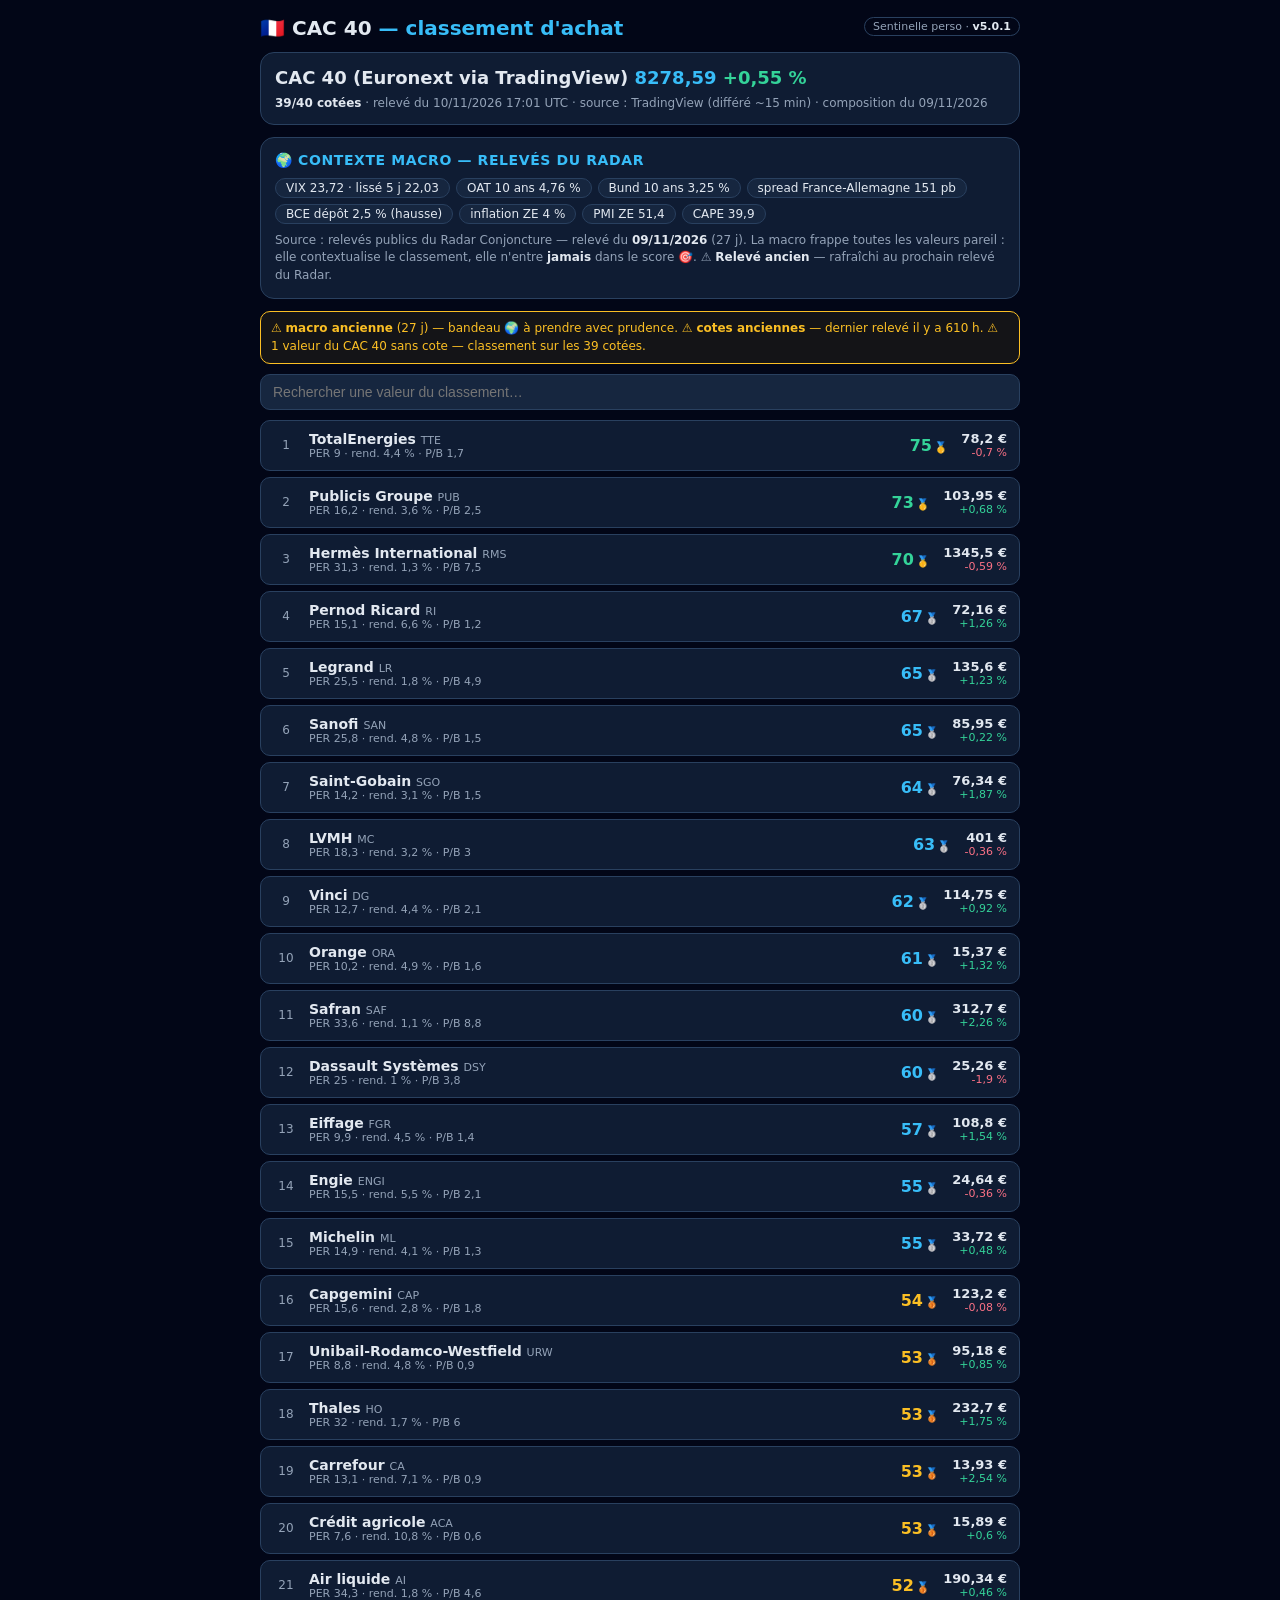
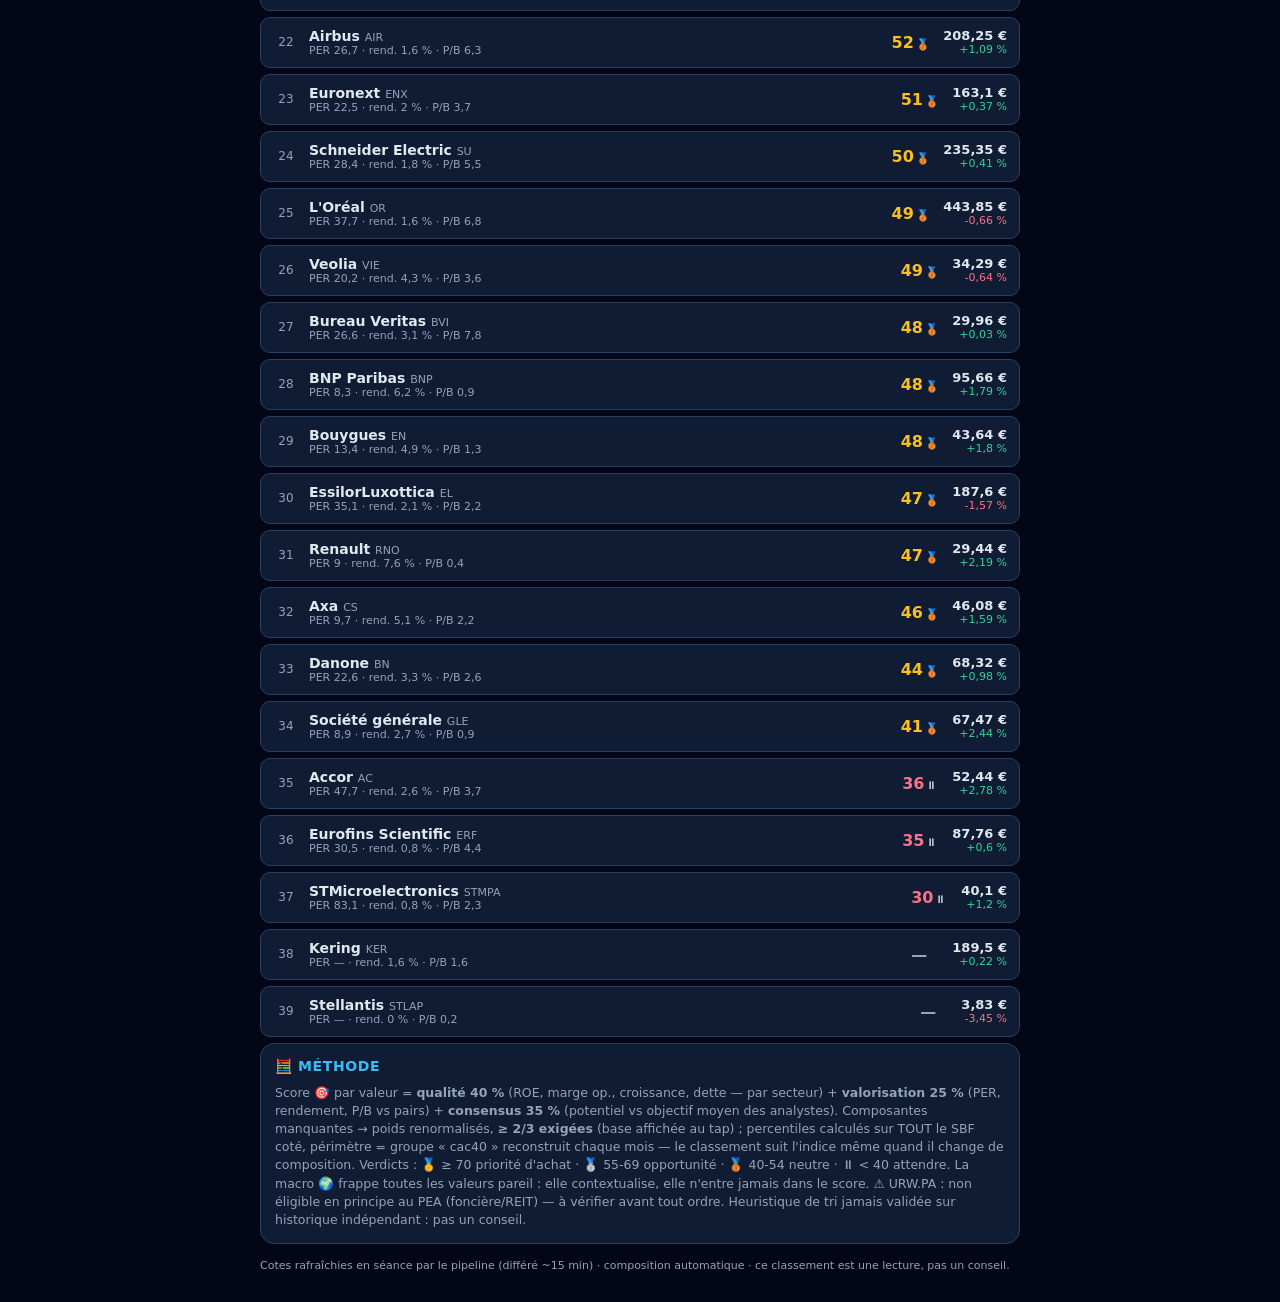
==== commit 8fbc8a0d: "v5.0.1 : correctifs techniques du moteur (revue du 10/11) — isNum strict, vBase couverture réelle, p" ====
--- a/index.html
+++ b/index.html
@@ -64,7 +64,7 @@
 <header>
   <div class="hrow">
     <h1>🇫🇷 CAC 40 <span>— classement d'achat</span></h1>
-    <span class="badge">Sentinelle perso · <b>v5.0.0</b></span>
+    <span class="badge">Sentinelle perso · <b>v5.0.1</b></span>
   </div>
 </header>
 
@@ -150,7 +150,7 @@
 // d'initiés, purement décoratifs, ont disparu avec les onglets) → score 🎯.
 // Percentiles sur TOUT le SBF coté, filtre cac40 APRÈS (périmètre automatique).
 function cacPipeline(list) {
-  return RI.cacScores(RI.sbfEnrich(RI.oppScores(RI.valScores(list)), { byName: {}, byIsin: {} }));
+  return RI.cacScores(RI.sbfEnrich(RI.oppScores(RI.valScores((list || []).filter(function (e) { return e != null; }))), { byName: {}, byIsin: {} }));   // v5.0.1 : une ligne null de la source est écartée, jamais un crash
 }
 
 function renderCacData(q) {
